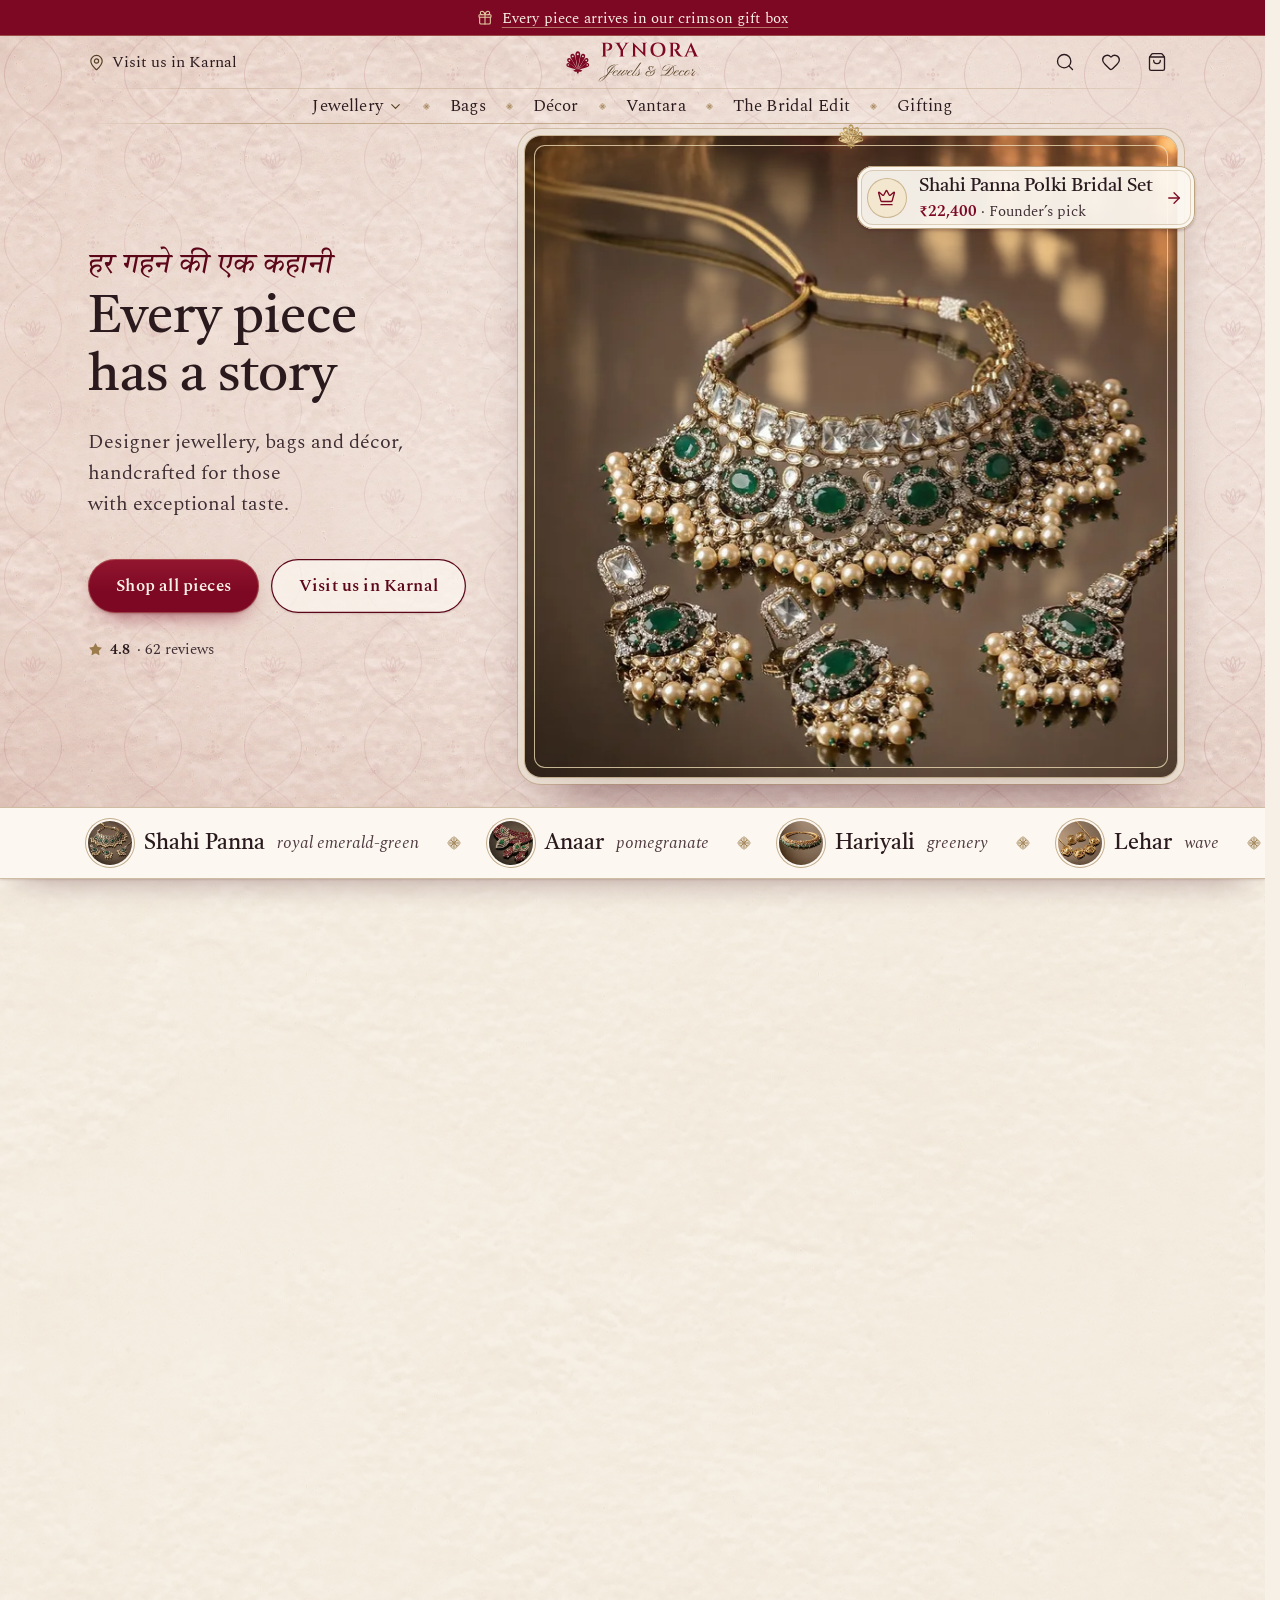
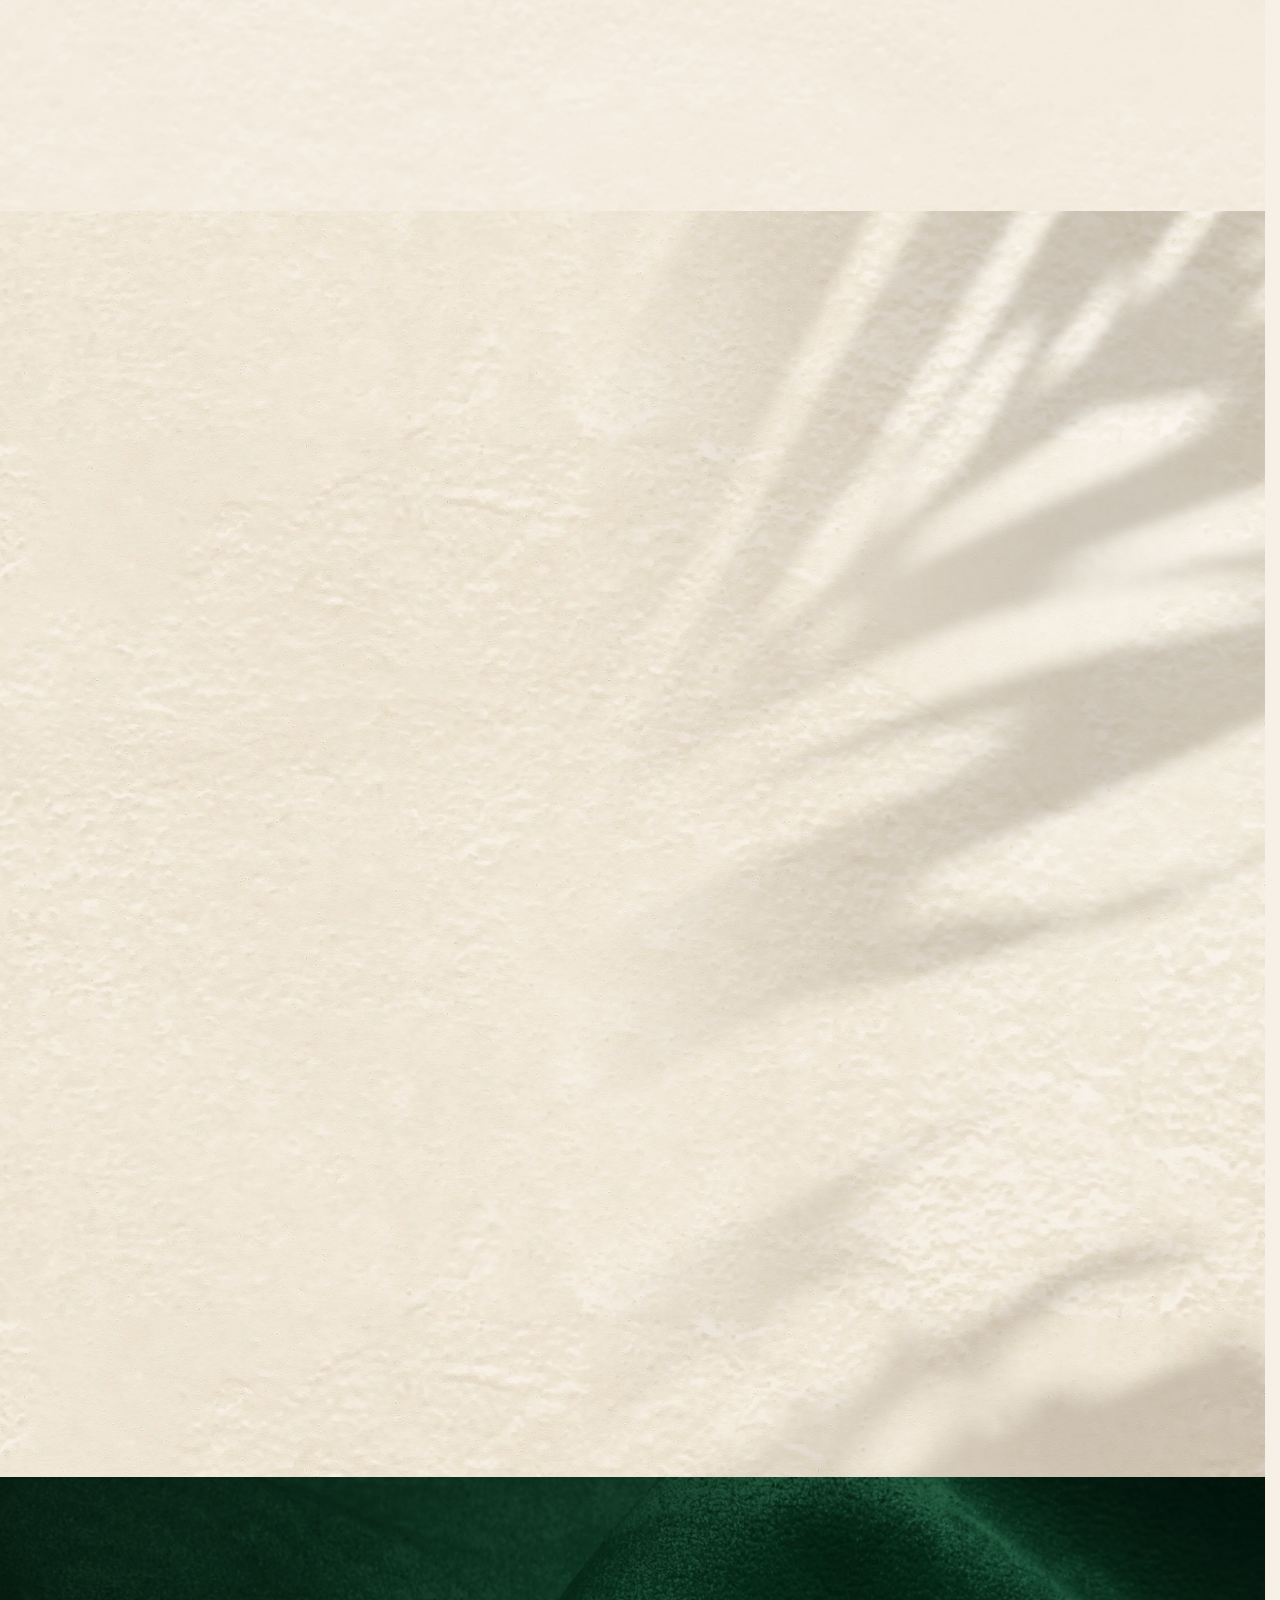
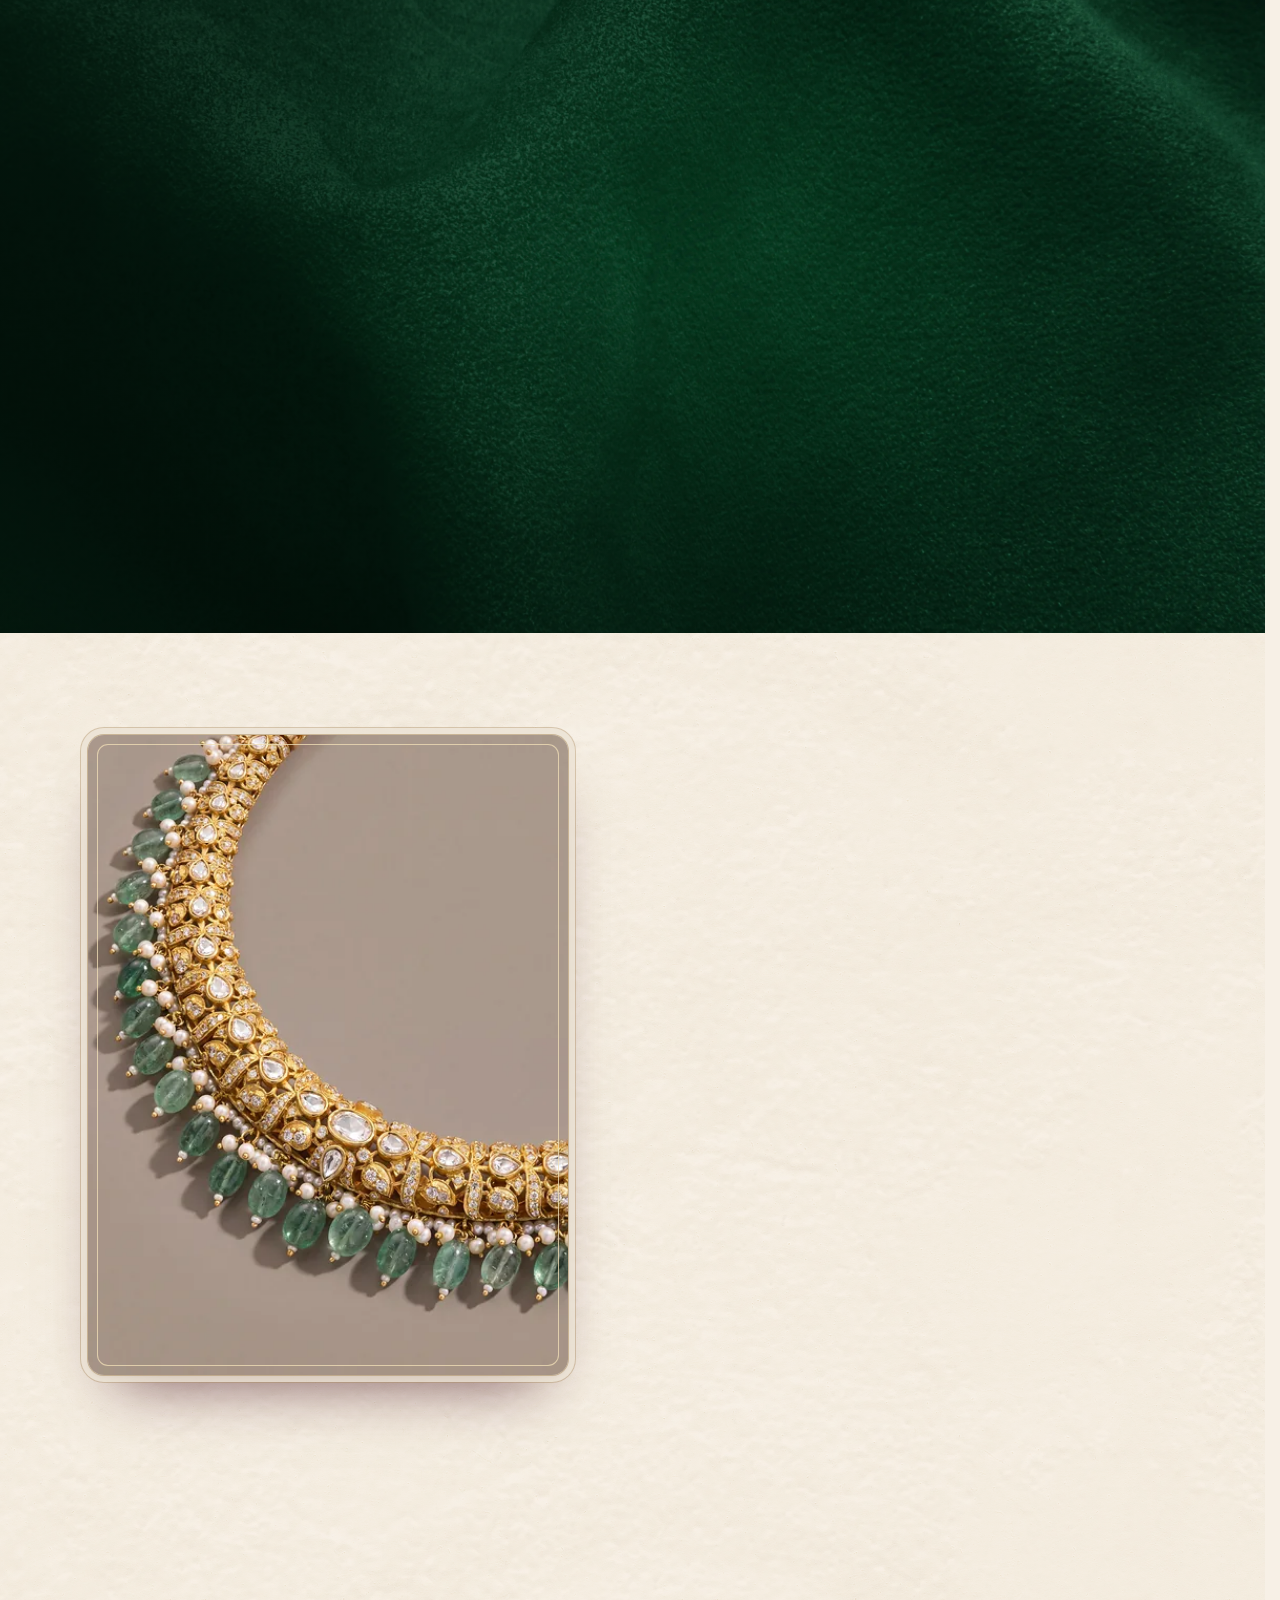
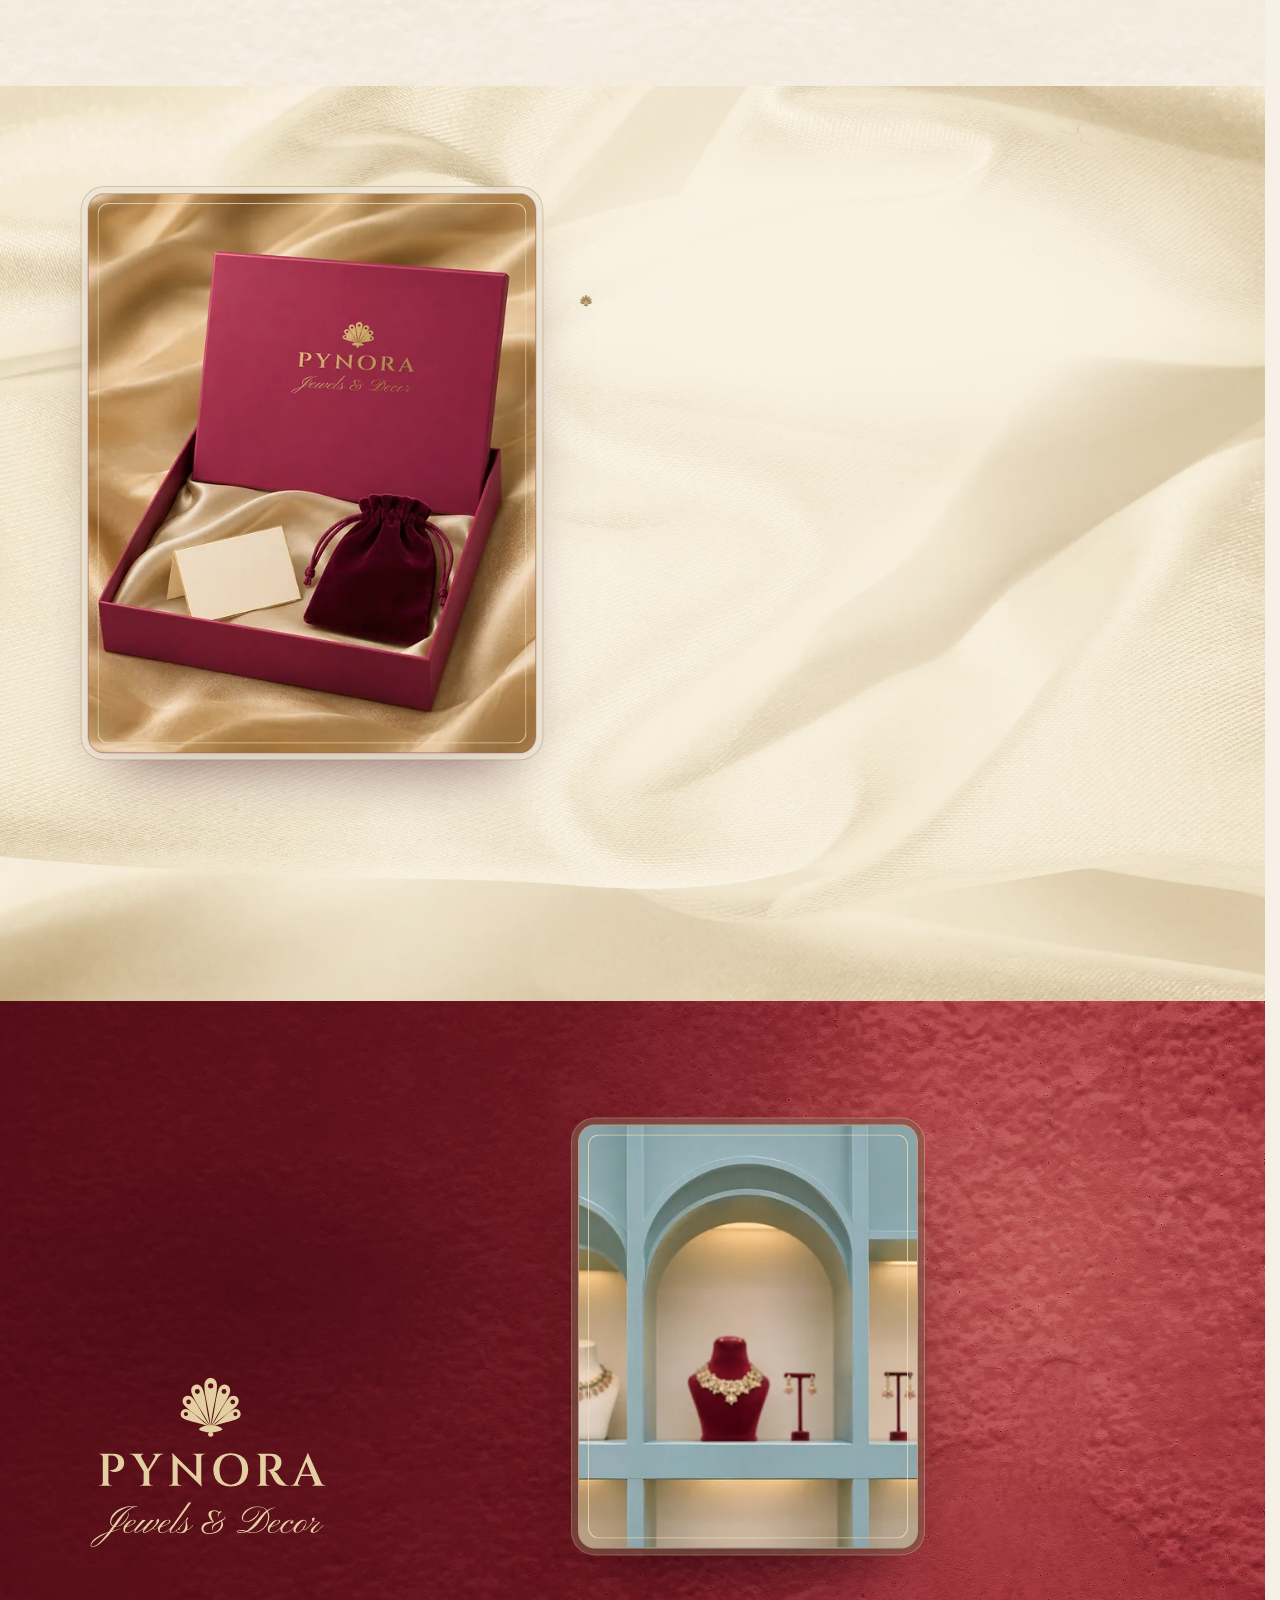
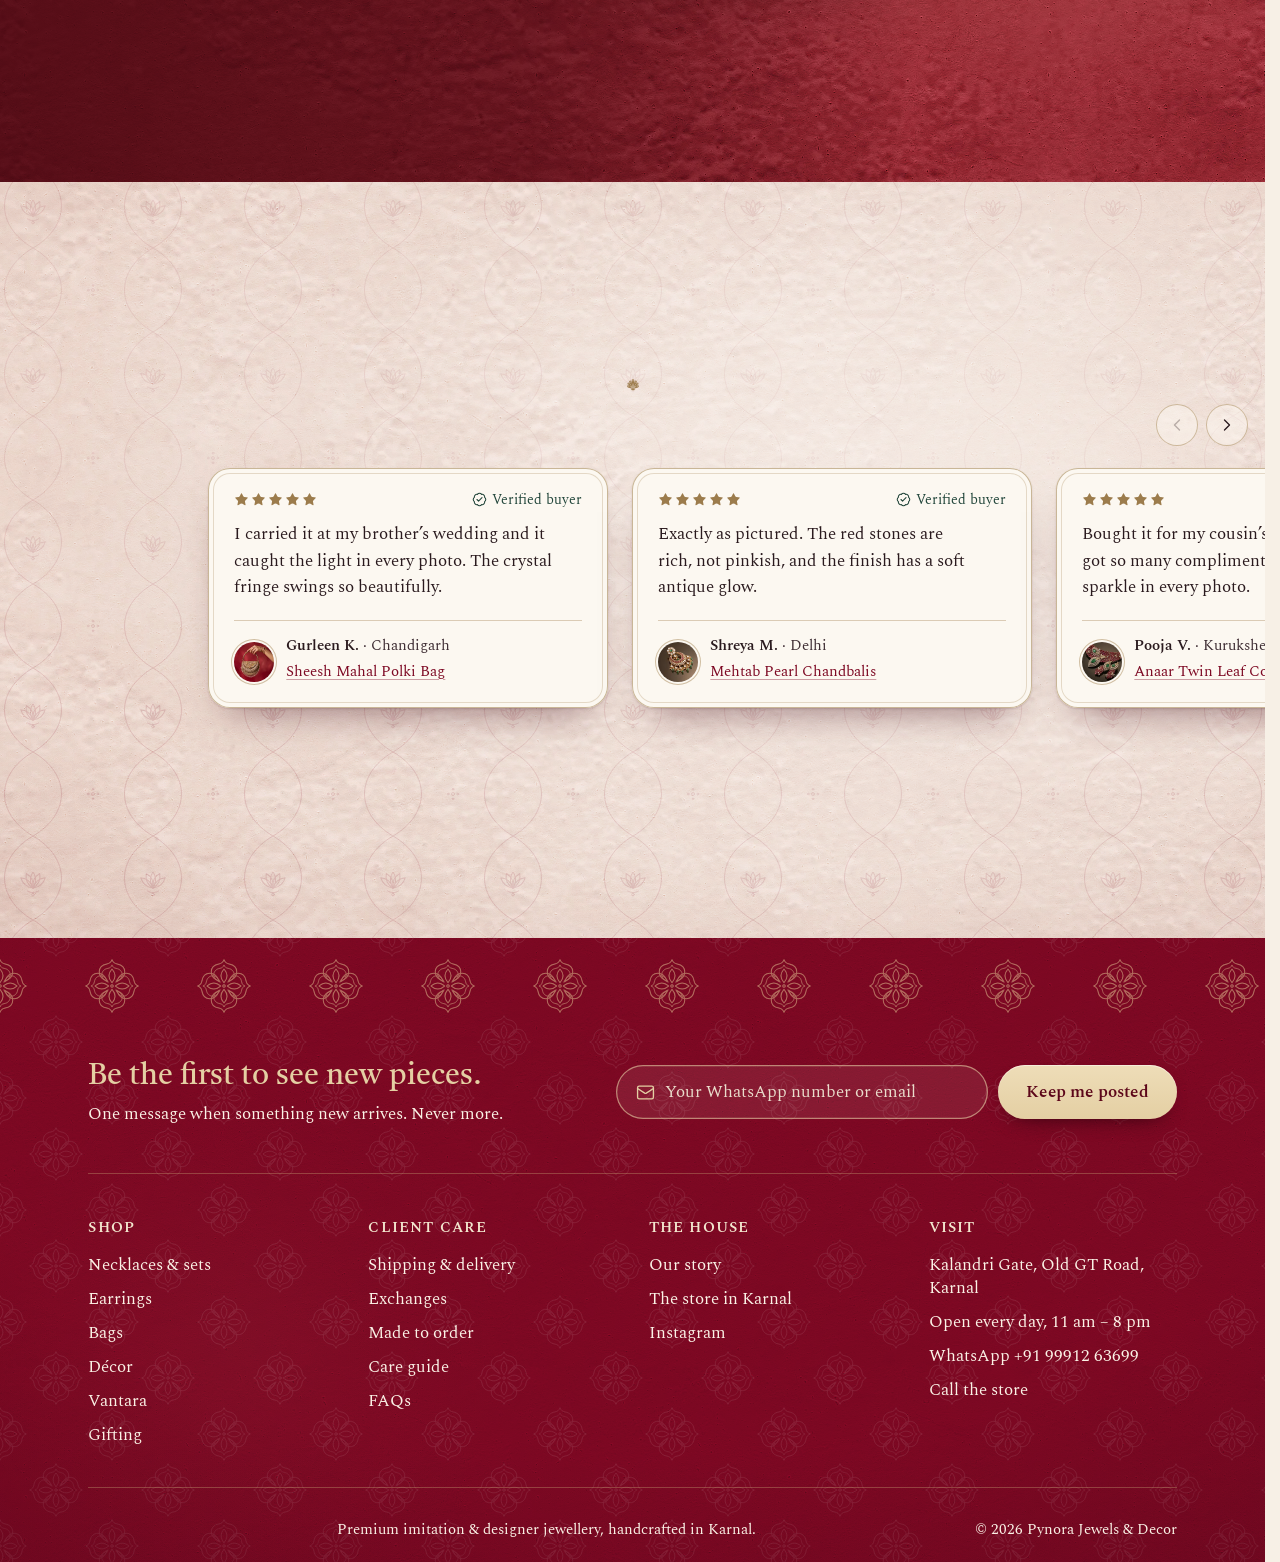
==== index.html @ 125e6f68 "Home page" ====
<!doctype html>
<html lang="en-IN" data-root="">
<head>
<meta charset="utf-8">
<meta name="viewport" content="width=device-width, initial-scale=1">
<script>(function(d,w){try{if(w.matchMedia&&w.matchMedia('(prefers-reduced-motion: reduce)').matches)return;if(!('IntersectionObserver'in w)||!(w.CSS&&CSS.supports&&CSS.supports('translate','1px')&&CSS.supports('scale','1')))return;d.classList.add('motion');var t=w.performance&&performance.now?performance.now():0;w.setTimeout(function(){d.classList.add('motion-go')},Math.max(0,1200-t))}catch(e){d.classList.remove('motion')}})(document.documentElement,window);</script>
<title>Pynora Jewels &amp; Decor · Handcrafted jewellery from Karnal</title>
<meta name="description" content="Premium imitation and designer jewellery, bags and décor, handcrafted in Karnal. Visit our store at Kalandri Gate, or order on WhatsApp with free shipping across India.">
<meta property="og:title" content="Pynora Jewels &amp; Decor · Handcrafted jewellery from Karnal">
<meta property="og:description" content="Premium imitation and designer jewellery, bags and décor, handcrafted in Karnal. Visit our store at Kalandri Gate, or order on WhatsApp with free shipping across India.">
<!-- @partial head-meta -->
<link rel="icon" href="assets/img/brand/favicon.svg" type="image/svg+xml">
<link rel="icon" href="assets/img/brand/favicon-32.png" sizes="32x32" type="image/png">
<link rel="apple-touch-icon" href="assets/img/brand/apple-touch-icon.png">
<meta name="theme-color" content="#7D0823">
<meta property="og:site_name" content="Pynora Jewels &amp; Decor">
<meta property="og:type" content="website">
<meta property="og:locale" content="en_IN">
<meta property="og:image" content="https://pynora-jewels.vercel.app/assets/img/brand/pynora-social-preview-1200x630.jpg">
<meta property="og:image:type" content="image/jpeg">
<meta property="og:image:width" content="1200">
<meta property="og:image:height" content="630">
<meta property="og:image:alt" content="The Shahi Panna polki-style bridal set, its earrings and maang tikka on a polished dark dressing table.">
<meta name="twitter:card" content="summary_large_image">
<!-- /@partial head-meta -->
<script>/* the two fonts of the first screen start downloading at once (online only: a page opened from a folder cannot preload fonts) */
(function (d) { if (!/^https?:$/.test(location.protocol)) return; ['tiro-devanagari-hindi-regular-latin', 'spectral-regular-latin'].forEach(function (n) { var l = d.createElement('link'); l.rel = 'preload'; l.as = 'font'; l.type = 'font/woff2'; l.crossOrigin = 'anonymous'; l.href = 'assets/fonts/' + n + '.woff2'; d.head.appendChild(l); }); })(document);</script>
<link rel="stylesheet" href="assets/css/fonts.css">
<link rel="stylesheet" href="assets/css/tokens-colour.css">
<link rel="stylesheet" href="assets/css/tokens-type.css">
<link rel="stylesheet" href="assets/css/tokens-components.css">
<link rel="stylesheet" href="assets/css/base-type.css">
<link rel="stylesheet" href="assets/css/ornament.css">
<link rel="stylesheet" href="assets/css/textures.css">
<link rel="stylesheet" href="assets/css/backgrounds.css">
<link rel="stylesheet" href="assets/css/layout.css">
<link rel="stylesheet" href="assets/css/buttons.css">
<link rel="stylesheet" href="assets/css/marks.css">
<link rel="stylesheet" href="assets/css/header.css">
<link rel="stylesheet" href="assets/css/drawer.css">
<link rel="stylesheet" href="assets/css/menu.css">
<link rel="stylesheet" href="assets/css/bag.css">
<link rel="stylesheet" href="assets/css/care.css">
<link rel="stylesheet" href="assets/css/search.css">
<link rel="stylesheet" href="assets/css/toast.css">
<link rel="stylesheet" href="assets/css/card.css">
<link rel="stylesheet" href="assets/css/review-card.css">
<link rel="stylesheet" href="assets/css/rows.css">
<link rel="stylesheet" href="assets/css/footer.css">
<link rel="stylesheet" href="assets/css/home-opening.css">
<link rel="stylesheet" href="assets/css/home-ribbon.css">
<link rel="stylesheet" href="assets/css/home-new.css">
<link rel="stylesheet" href="assets/css/home-bento.css">
<link rel="stylesheet" href="assets/css/home-bridal.css">
<link rel="stylesheet" href="assets/css/home-decode.css">
<link rel="stylesheet" href="assets/css/home-gifts.css">
<link rel="stylesheet" href="assets/css/home-store.css">
<link rel="stylesheet" href="assets/css/home-reviews.css">
<link rel="stylesheet" href="assets/css/motion-base.css">
<link rel="stylesheet" href="assets/css/motion-opening.css">
<link rel="stylesheet" href="assets/css/motion-home.css">
<link rel="stylesheet" href="assets/css/motion-micro.css">
<script>document.documentElement.classList.add('js');</script>
<script src="assets/data/catalogue.js" defer></script>
<script src="assets/js/backgrounds.js" defer></script>
<script src="assets/js/core.js" defer></script>
<script src="assets/js/state.js" defer></script>
<script src="assets/js/overlay.js" defer></script>
<script src="assets/js/toast.js" defer></script>
<script src="assets/js/announcement.js" defer></script>
<script src="assets/js/header.js" defer></script>
<script src="assets/js/menu.js" defer></script>
<script src="assets/js/search.js" defer></script>
<script src="assets/js/bag.js" defer></script>
<script src="assets/js/wishlist.js" defer></script>
<script src="assets/js/care.js" defer></script>
<script src="assets/js/whatsapp-float.js" defer></script>
<script src="assets/js/newsletter.js" defer></script>
<script src="assets/js/cards.js" defer></script>
<script src="assets/js/reviews.js" defer></script>
<script src="assets/js/rows.js" defer></script>
<script src="assets/js/home-lists.js" defer></script>
<script src="assets/js/home-bridal.js" defer></script>
<script src="assets/js/home-decode.js" defer></script>
<script src="assets/js/motion-core.js" defer></script>
<script src="assets/js/motion-load.js" defer></script>
<script src="assets/js/motion-header.js" defer></script>
<script src="assets/js/motion-loops.js" defer></script>
<script src="assets/js/motion-decode.js" defer></script>
<script src="assets/js/motion-moments.js" defer></script>
</head>
<body class="pg pg--home">

<!-- @partial icons -->
<svg xmlns="http://www.w3.org/2000/svg" width="0" height="0" style="position:absolute" aria-hidden="true" focusable="false">
<defs>
<symbol id="i-search" viewBox="0 0 24 24"><path d="m21 21-4.34-4.34"/><circle cx="11" cy="11" r="8"/></symbol>
<symbol id="i-menu" viewBox="0 0 24 24"><path d="M4 5h16"/><path d="M4 12h16"/><path d="M4 19h16"/></symbol>
<symbol id="i-x" viewBox="0 0 24 24"><path d="M18 6 6 18"/><path d="m6 6 12 12"/></symbol>
<symbol id="i-heart" viewBox="0 0 24 24"><path d="M2 9.5a5.5 5.5 0 0 1 9.591-3.676.56.56 0 0 0 .818 0A5.49 5.49 0 0 1 22 9.5c0 2.29-1.5 4-3 5.5l-5.492 5.313a2 2 0 0 1-3 .019L5 15c-1.5-1.5-3-3.2-3-5.5"/></symbol>
<symbol id="i-bag" viewBox="0 0 24 24"><path d="M16 10a4 4 0 0 1-8 0"/><path d="M3.103 6.034h17.794"/><path d="M3.4 5.467a2 2 0 0 0-.4 1.2V20a2 2 0 0 0 2 2h14a2 2 0 0 0 2-2V6.667a2 2 0 0 0-.4-1.2l-2-2.667A2 2 0 0 0 17 2H7a2 2 0 0 0-1.6.8z"/></symbol>
<symbol id="i-pin" viewBox="0 0 24 24"><path d="M20 10c0 4.993-5.539 10.193-7.399 11.799a1 1 0 0 1-1.202 0C9.539 20.193 4 14.993 4 10a8 8 0 0 1 16 0"/><circle cx="12" cy="10" r="3"/></symbol>
<symbol id="i-phone" viewBox="0 0 24 24"><path d="M13.832 16.568a1 1 0 0 0 1.213-.303l.355-.465A2 2 0 0 1 17 15h3a2 2 0 0 1 2 2v3a2 2 0 0 1-2 2A18 18 0 0 1 2 4a2 2 0 0 1 2-2h3a2 2 0 0 1 2 2v3a2 2 0 0 1-.8 1.6l-.468.351a1 1 0 0 0-.292 1.233 14 14 0 0 0 6.392 6.384"/></symbol>
<symbol id="i-clock" viewBox="0 0 24 24"><circle cx="12" cy="12" r="10"/><path d="M12 6v6l4 2"/></symbol>
<symbol id="i-mail" viewBox="0 0 24 24"><path d="m22 7-8.991 5.727a2 2 0 0 1-2.009 0L2 7"/><rect x="2" y="4" width="20" height="16" rx="2"/></symbol>
<symbol id="i-arrow" viewBox="0 0 24 24"><path d="M5 12h14"/><path d="m12 5 7 7-7 7"/></symbol>
<symbol id="i-arrow-left" viewBox="0 0 24 24"><path d="m12 19-7-7 7-7"/><path d="M19 12H5"/></symbol>
<symbol id="i-down" viewBox="0 0 24 24"><path d="m6 9 6 6 6-6"/></symbol>
<symbol id="i-up" viewBox="0 0 24 24"><path d="m18 15-6-6-6 6"/></symbol>
<symbol id="i-left" viewBox="0 0 24 24"><path d="m15 18-6-6 6-6"/></symbol>
<symbol id="i-right" viewBox="0 0 24 24"><path d="m9 18 6-6-6-6"/></symbol>
<symbol id="i-plus" viewBox="0 0 24 24"><path d="M5 12h14"/><path d="M12 5v14"/></symbol>
<symbol id="i-minus" viewBox="0 0 24 24"><path d="M5 12h14"/></symbol>
<symbol id="i-truck" viewBox="0 0 24 24"><path d="M14 18V6a2 2 0 0 0-2-2H4a2 2 0 0 0-2 2v11a1 1 0 0 0 1 1h2"/><path d="M15 18H9"/><path d="M19 18h2a1 1 0 0 0 1-1v-3.65a1 1 0 0 0-.22-.624l-3.48-4.35A1 1 0 0 0 17.52 8H14"/><circle cx="17" cy="18" r="2"/><circle cx="7" cy="18" r="2"/></symbol>
<symbol id="i-gift" viewBox="0 0 24 24"><path d="M12 7v14"/><path d="M20 11v8a2 2 0 0 1-2 2H6a2 2 0 0 1-2-2v-8"/><path d="M7.5 7a1 1 0 0 1 0-5A4.8 8 0 0 1 12 7a4.8 8 0 0 1 4.5-5 1 1 0 0 1 0 5"/><rect x="3" y="7" width="18" height="4" rx="1"/></symbol>
<symbol id="i-crown" viewBox="0 0 24 24"><path d="M11.562 3.266a.5.5 0 0 1 .876 0L15.39 8.87a1 1 0 0 0 1.516.294L21.183 5.5a.5.5 0 0 1 .798.519l-2.834 10.246a1 1 0 0 1-.956.734H5.81a1 1 0 0 1-.957-.734L2.02 6.02a.5.5 0 0 1 .798-.519l4.276 3.664a1 1 0 0 0 1.516-.294z"/><path d="M5 21h14"/></symbol>
<symbol id="i-badge" viewBox="0 0 24 24"><path d="M3.85 8.62a4 4 0 0 1 4.78-4.77 4 4 0 0 1 6.74 0 4 4 0 0 1 4.78 4.78 4 4 0 0 1 0 6.74 4 4 0 0 1-4.77 4.78 4 4 0 0 1-6.75 0 4 4 0 0 1-4.78-4.77 4 4 0 0 1 0-6.76Z"/><path d="m16 9-5.5 5.5L8 12"/></symbol>
<symbol id="i-star" viewBox="0 0 24 24"><path d="M11.525 2.295a.53.53 0 0 1 .95 0l2.31 4.679a2.123 2.123 0 0 0 1.595 1.16l5.166.756a.53.53 0 0 1 .294.904l-3.736 3.638a2.123 2.123 0 0 0-.611 1.878l.882 5.14a.53.53 0 0 1-.771.56l-4.618-2.428a2.122 2.122 0 0 0-1.973 0L6.396 21.01a.53.53 0 0 1-.77-.56l.881-5.139a2.122 2.122 0 0 0-.611-1.879L2.16 9.795a.53.53 0 0 1 .294-.906l5.165-.755a2.122 2.122 0 0 0 1.597-1.16z"/></symbol>
<symbol id="i-alert" viewBox="0 0 24 24"><circle cx="12" cy="12" r="10"/><line x1="12" x2="12" y1="8" y2="12"/><line x1="12" x2="12.01" y1="16" y2="16"/></symbol>
<symbol id="i-check" viewBox="0 0 24 24"><path d="M20 6 9 17l-5-5"/></symbol>
<symbol id="i-circle-check" viewBox="0 0 24 24"><circle cx="12" cy="12" r="10"/><path d="m16 9-5.5 5.5L8 12"/></symbol>
<symbol id="i-spool" viewBox="0 0 24 24"><path d="M17 13.44 4.442 17.082A2 2 0 0 0 4.982 21H19a2 2 0 0 0 .558-3.921l-1.115-.32A2 2 0 0 1 17 14.837V7.66"/><path d="m7 10.56 12.558-3.642A2 2 0 0 0 19.018 3H5a2 2 0 0 0-.558 3.921l1.115.32A2 2 0 0 1 7 9.163v7.178"/></symbol>
<symbol id="i-sparkle" viewBox="0 0 24 24"><path d="M11.017 2.814a1 1 0 0 1 1.966 0l1.051 5.558a2 2 0 0 0 1.594 1.594l5.558 1.051a1 1 0 0 1 0 1.966l-5.558 1.051a2 2 0 0 0-1.594 1.594l-1.051 5.558a1 1 0 0 1-1.966 0l-1.051-5.558a2 2 0 0 0-1.594-1.594l-5.558-1.051a1 1 0 0 1 0-1.966l5.558-1.051a2 2 0 0 0 1.594-1.594z"/></symbol>
<symbol id="i-banknote" viewBox="0 0 24 24"><rect width="20" height="12" x="2" y="6" rx="2"/><circle cx="12" cy="12" r="2"/><path d="M6 12h.01M18 12h.01"/></symbol>
<symbol id="i-refresh-ccw" viewBox="0 0 24 24"><path d="M21 12a9 9 0 0 0-9-9 9.75 9.75 0 0 0-6.74 2.74L3 8"/><path d="M3 3v5h5"/><path d="M3 12a9 9 0 0 0 9 9 9.75 9.75 0 0 0 6.74-2.74L21 16"/><path d="M16 16h5v5"/></symbol>
<symbol id="i-camera" viewBox="0 0 24 24"><path d="M13.997 4a2 2 0 0 1 1.76 1.05l.486.9A2 2 0 0 0 18.003 7H20a2 2 0 0 1 2 2v9a2 2 0 0 1-2 2H4a2 2 0 0 1-2-2V9a2 2 0 0 1 2-2h1.997a2 2 0 0 0 1.759-1.048l.489-.904A2 2 0 0 1 10.004 4z"/><circle cx="12" cy="13" r="3"/></symbol>
<symbol id="i-instagram" viewBox="0 0 24 24"><rect width="20" height="20" x="2" y="2" rx="5" ry="5"/><path d="M16 11.37A4 4 0 1 1 12.63 8 4 4 0 0 1 16 11.37z"/><line x1="17.5" x2="17.51" y1="6.5" y2="6.5"/></symbol>
<symbol id="i-wa" viewBox="-4 -4 32 32"><path fill="currentColor" stroke="none" d="M17.472 14.382c-.297-.149-1.758-.867-2.03-.967-.273-.099-.471-.148-.67.15-.197.297-.767.966-.94 1.164-.173.199-.347.223-.644.075-.297-.15-1.255-.463-2.39-1.475-.883-.788-1.48-1.761-1.653-2.059-.173-.297-.018-.458.13-.606.134-.133.298-.347.446-.52.149-.174.198-.298.298-.497.099-.198.05-.371-.025-.52-.075-.149-.669-1.612-.916-2.207-.242-.579-.487-.5-.669-.51-.173-.008-.371-.01-.57-.01-.198 0-.52.074-.792.372-.272.297-1.04 1.016-1.04 2.479 0 1.462 1.065 2.875 1.213 3.074.149.198 2.096 3.2 5.077 4.487.709.306 1.262.489 1.694.625.712.227 1.36.195 1.871.118.571-.085 1.758-.719 2.006-1.413.248-.694.248-1.289.173-1.413-.074-.124-.272-.198-.57-.347m-5.421 7.403h-.004a9.87 9.87 0 01-5.031-1.378l-.361-.214-3.741.982.998-3.648-.235-.374a9.86 9.86 0 01-1.51-5.26c.001-5.45 4.436-9.884 9.888-9.884 2.64 0 5.122 1.03 6.988 2.898a9.825 9.825 0 012.893 6.994c-.003 5.45-4.437 9.884-9.885 9.884m8.413-18.297A11.815 11.815 0 0012.05 0C5.495 0 .16 5.335.157 11.892c0 2.096.547 4.142 1.588 5.945L.057 24l6.305-1.654a11.882 11.882 0 005.683 1.448h.005c6.554 0 11.89-5.335 11.893-11.893a11.821 11.821 0 00-3.48-8.413Z"/></symbol>
</defs>
</svg>
<!-- /@partial icons -->

<!-- @partial skip -->
<a class="skip" href="#main">Skip to the shop</a>
<!-- /@partial skip -->

<!-- @partial strip -->
<div class="strip on-dark" data-strip>
  <ul class="strip__list" aria-live="off">
    <li class="strip__line is-on"><svg class="i" aria-hidden="true" focusable="false"><use href="#i-truck"/></svg><a href="#care/shipping">Free shipping across India</a></li>
    <li class="strip__line"><svg class="i" aria-hidden="true" focusable="false"><use href="#i-pin"/></svg><span>Handcrafted in Karnal · Shipping worldwide</span></li>
    <li class="strip__line"><svg class="i" aria-hidden="true" focusable="false"><use href="#i-gift"/></svg><a href="collection.html?c=gifting">Every piece arrives in our crimson gift box</a></li>
  </ul>
</div>
<!-- /@partial strip -->

<!-- @partial header -->
<div class="hdr-mark" data-hdr-mark aria-hidden="true"></div>
<header class="hdr" data-hdr>
  <div class="hdr__bar">
    <div class="hdr__in">
      <div class="hdr__top">
        <div class="hdr__start">
          <button class="ib hdr__small" type="button" data-open="menu" aria-haspopup="dialog" aria-label="Menu"><svg class="i" aria-hidden="true" focusable="false"><use href="#i-menu"/></svg></button>
          <button class="ib hdr__small" type="button" data-open="search" aria-haspopup="dialog" aria-label="Search"><svg class="i" aria-hidden="true" focusable="false"><use href="#i-search"/></svg></button>
          <a class="hdr__visit hdr__wide" href="index.html#visit"><svg class="i" aria-hidden="true" focusable="false"><use href="#i-pin"/></svg>Visit us in Karnal</a>
        </div>
        <a class="hdr__logo" href="index.html" data-twin="logo"><img src="assets/img/brand/pynora-logo-horizontal-on-light.svg" width="133" height="40" alt="Pynora Jewels &amp; Decor, home"></a>
        <div class="hdr__tools">
          <button class="ib hdr__wide" type="button" data-open="search" aria-haspopup="dialog" aria-label="Search" data-twin="search"><svg class="i" aria-hidden="true" focusable="false"><use href="#i-search"/></svg></button>
          <button class="ib" type="button" data-open="wishlist" aria-haspopup="dialog" data-label="Wishlist" aria-label="Wishlist" data-twin="wish"><svg class="i" aria-hidden="true" focusable="false"><use href="#i-heart"/></svg><span class="badge" data-count="wish"></span></button>
          <button class="ib" type="button" data-open="bag" aria-haspopup="dialog" data-label="Bag" aria-label="Bag" data-twin="bag"><svg class="i" aria-hidden="true" focusable="false"><use href="#i-bag"/></svg><span class="badge" data-count="bag"></span></button>
        </div>
      </div>
      <div class="hdr__row">
        <a class="hdr__logo hdr__logo--bar" href="index.html" data-twin="logo"><img src="assets/img/brand/pynora-logo-horizontal-on-light.svg" width="126" height="38" alt="Pynora Jewels &amp; Decor, home"></a>
        <nav class="hdr__nav" aria-label="Collections">
          <ul class="hdr__menu">
            <li class="hdr__item hdr__item--dd" data-jewellery>
              <button class="hdr__link" type="button" aria-expanded="false" aria-controls="jpanel">Jewellery<svg class="i" aria-hidden="true" focusable="false"><use href="#i-down"/></svg></button>
              <div class="jpanel" id="jpanel" hidden>
                <div class="jpanel__main">
                  <p class="jpanel__k">Jewellery</p>
                  <ul class="jpanel__rows">
                    <li><a class="jpanel__row" href="collection.html?c=necklaces-sets"><img src="assets/img/products/hariyali-kundan-hasli/hariyali-kundan-hasli-01-still-life-160.webp" width="52" height="65" alt="" loading="lazy" decoding="async"><span><span class="jpanel__name">Necklaces &amp; sets</span><span class="jpanel__meta" data-tally="necklaces-sets" data-tally-fmt="{pieces} · from {from}">4 pieces · from ₹9,800</span></span><svg class="i" aria-hidden="true" focusable="false"><use href="#i-arrow"/></svg></a></li>
                    <li><a class="jpanel__row" href="collection.html?c=earrings"><img src="assets/img/products/mehtab-pearl-chandbalis/mehtab-pearl-chandbalis-01-still-life-160.webp" width="52" height="65" alt="" loading="lazy" decoding="async"><span><span class="jpanel__name">Earrings</span><span class="jpanel__meta" data-tally="earrings" data-tally-fmt="{pieces} · from {from}">3 pieces · from ₹5,800</span></span><svg class="i" aria-hidden="true" focusable="false"><use href="#i-arrow"/></svg></a></li>
                  </ul>
                  <p class="jpanel__more"><a class="tlink tlink--compact" href="collection.html?c=all">Shop all pieces <svg class="i" aria-hidden="true" focusable="false"><use href="#i-arrow"/></svg></a></p>
                </div>
                <div class="jpanel__pick">
                  <p class="jpanel__k">Founder’s pick</p>
                  <a class="jpanel__feat" href="product.html?p=shahi-panna-polki-bridal-set"><img src="assets/img/products/shahi-panna-polki-bridal-set/shahi-panna-polki-bridal-set-01-still-life-480.webp" width="200" height="210" alt="" loading="lazy" decoding="async"><span class="jpanel__plate"><span class="jpanel__pick-name">Shahi Panna Polki Bridal Set</span><span class="jpanel__pick-price" data-price="shahi-panna-polki-bridal-set">₹22,400</span></span></a>
                </div>
              </div>
            </li>
            <li class="hdr__item"><a class="hdr__link" href="collection.html?c=bags">Bags</a></li>
            <li class="hdr__item"><a class="hdr__link" href="collection.html?c=decor">Décor</a></li>
            <li class="hdr__item"><a class="hdr__link" href="collection.html?c=vantara">Vantara</a></li>
            <li class="hdr__item"><a class="hdr__link" href="collection.html?c=bridal-edit">The Bridal Edit</a></li>
            <li class="hdr__item"><a class="hdr__link" href="collection.html?c=gifting">Gifting</a></li>
          </ul>
        </nav>
        <div class="hdr__tools hdr__tools--bar">
          <button class="ib" type="button" data-open="search" aria-haspopup="dialog" aria-label="Search" data-twin="search"><svg class="i" aria-hidden="true" focusable="false"><use href="#i-search"/></svg></button>
          <button class="ib" type="button" data-open="wishlist" aria-haspopup="dialog" data-label="Wishlist" aria-label="Wishlist" data-twin="wish"><svg class="i" aria-hidden="true" focusable="false"><use href="#i-heart"/></svg><span class="badge" data-count="wish"></span></button>
          <button class="ib" type="button" data-open="bag" aria-haspopup="dialog" data-label="Bag" aria-label="Bag" data-twin="bag"><svg class="i" aria-hidden="true" focusable="false"><use href="#i-bag"/></svg><span class="badge" data-count="bag"></span></button>
        </div>
      </div>
    </div>
  </div>
</header>
<!-- /@partial header -->

<main id="main" tabindex="-1">
<!-- @partial home-opening -->
<section class="op bg bg--rose is-near" data-bg data-assemble="op" aria-labelledby="op-title">
  <div class="bg__tex"></div><div class="bg__a"></div><div class="bg__b"></div><div class="bg__scrim"></div>
  <div class="bg__content full">
    <div class="wrap op__in">
      <div class="op__media">
        <div class="op__pic" data-layer="pic">
          <div class="op__clip">
            <picture>
              <source media="(max-width: 760px)" srcset="assets/img/home/opening-shahi-panna-dressing-table-phone-720.webp 720w, assets/img/home/opening-shahi-panna-dressing-table-phone-1074.webp 1074w" sizes="calc(100vw - 32px)" width="1074" height="1020">
              <img class="op__img" src="assets/img/home/opening-shahi-panna-dressing-table-1520.webp" srcset="assets/img/home/opening-shahi-panna-dressing-table-760.webp 760w, assets/img/home/opening-shahi-panna-dressing-table-1140.webp 1140w, assets/img/home/opening-shahi-panna-dressing-table-1520.webp 1520w" sizes="(max-width: 1079px) 620px, 760px" width="1520" height="1456" alt="The Shahi Panna polki-style bridal set on a polished dark dressing table in late jharokha light." fetchpriority="high" decoding="async">
            </picture>
            <div class="op__light" aria-hidden="true"></div>
          </div>
        </div>
        <span class="orn-crest op__crest" aria-hidden="true"><span class="orn-leaf orn-fan"></span></span>
        <a class="op__chip" data-layer="chip" href="product.html?p=shahi-panna-polki-bridal-set">
          <span class="op__chip-ic" aria-hidden="true"><svg class="i" aria-hidden="true" focusable="false"><use href="#i-crown"/></svg></span>
          <span class="op__chip-words">
            <span class="op__chip-name"><span class="op__chip-short">Shahi Panna</span><span class="op__chip-rest"> Polki Bridal Set</span></span>
            <span class="op__chip-line"><span class="op__chip-price" data-price="shahi-panna-polki-bridal-set">₹22,400</span> · Founder’s pick</span>
          </span>
          <svg class="i op__chip-go" aria-hidden="true" focusable="false"><use href="#i-arrow"/></svg>
        </a>
      </div>
      <div class="op__words" data-bg-words>
        <p class="t-hindi-lead op__hindi line" lang="hi"><span class="line__in">हर गहने की एक कहानी</span></p>
        <h1 class="t-hero op__title" id="op-title"><span class="line"><span class="line__in">Every piece</span></span> <span class="line"><span class="line__in">has a story</span></span></h1>
        <p class="t-lead op__lead"><span class="line"><span class="line__in">Designer jewellery, bags and décor,</span></span> <span class="line line--flow"><span class="line__in">handcrafted for those</span></span> <span class="line line--flow"><span class="line__in">with exceptional taste.</span></span></p>
        <div class="line line--btns op__btns">
          <div class="line__in op__btn-row">
            <a class="btn btn--main op__shop" href="collection.html?c=all">Shop all pieces</a>
            <a class="btn btn--second op__visit" href="#visit">Visit us in Karnal</a>
          </div>
        </div>
        <div class="line line--rate op__rate-line">
          <a class="line__in op__rate" href="#reviews"><svg class="i i--fill op__star" aria-hidden="true" focusable="false"><use href="#i-star"/></svg><b>4.8</b> · 62 reviews</a>
        </div>
        <div class="line op__more">
          <div class="line__in op__more-row">
            <a class="tlink op__more-visit" href="#visit">Visit us in Karnal <svg class="i" aria-hidden="true" focusable="false"><use href="#i-arrow"/></svg></a>
            <a class="op__rate" href="#reviews"><svg class="i i--fill op__star" aria-hidden="true" focusable="false"><use href="#i-star"/></svg><b>4.8</b> · 62 reviews</a>
          </div>
        </div>
      </div>
    </div>
  </div>
  <script>(function(o){if(!o||!document.documentElement.classList.contains('motion'))return;var r=-1,a=-1e9;[].slice.call(o.querySelectorAll('.line')).filter(function(l){var c=l.firstElementChild;return l.offsetHeight&&c&&c.classList.contains('line__in')}).map(function(l){return[l,l.getBoundingClientRect().top]}).sort(function(x,y){return x[1]-y[1]}).forEach(function(p){if(p[1]-a>6){r++;a=p[1]}p[0].firstElementChild.style.setProperty('--i',r)})})(document.currentScript&&document.currentScript.closest('.op'));</script>
</section>
<!-- /@partial home-opening -->

<!-- @partial home-ribbon -->
<div class="rib" data-ribbon>
  <div class="rib__scroller">
    <ul class="track rib__track" role="list" aria-label="Every piece has a story" data-rib-list></ul>
  </div>
</div>
<!-- /@partial home-ribbon -->

<!-- @partial home-new -->
<section class="new bg bg--quiet" id="new" data-bg data-assemble="new" aria-labelledby="new-title">
  <div class="bg__tex"></div>
  <div class="bg__content full">
    <div class="wrap new__in">
      <div class="hs new__hs" data-bg-words data-row>
        <h2 class="t-section line" id="new-title"><span class="line__in">Just arrived</span></h2>
        <span class="orn-rule orn-rule--leaf new__rule" aria-hidden="true"><span class="orn-leaf orn-fan"></span></span>
        <p class="t-lead line"><span class="line__in">New in the studio this festive season.</span></p>
      </div>
      <div class="row row--cards new__row" data-row>
        <div class="row__bar">
          <div class="ib-arrows" hidden>
            <button class="ib ib--ring" type="button" data-row-prev aria-label="Previous pieces"><svg class="i" aria-hidden="true" focusable="false"><use href="#i-left"/></svg></button>
            <button class="ib ib--ring" type="button" data-row-next aria-label="Next pieces"><svg class="i" aria-hidden="true" focusable="false"><use href="#i-right"/></svg></button>
          </div>
        </div>
        <div class="row__scroller">
          <ul class="track new__list" role="list" aria-label="Just arrived" data-cards="row" data-collection="new" data-eager="4" data-item-class="row__item new__item" data-sizes="(max-width: 760px) 244px, (max-width: 1079px) 260px, 269px"></ul>
        </div>
      </div>
      <div class="sec-foot line new__foot" data-row>
        <div class="line__in"><a class="btn btn--second" href="collection.html?c=new">See all new pieces</a></div>
      </div>
    </div>
  </div>
</section>
<!-- /@partial home-new -->

<!-- @partial home-bento -->
<section class="bg bg--palm bento" id="shop" data-bg data-assemble="bento" aria-labelledby="bento-title">
  <div class="bg__tex"></div><div class="bg__a"></div><div class="bg__b"></div>
  <div class="bg__content full"><div class="wrap band-pad">
    <div class="hs bento__hs" data-row data-bg-words>
      <h2 class="t-section" id="bento-title"><span class="line"><span class="line__in">Shop by category</span></span></h2>
      <span class="orn-rule" aria-hidden="true"><span class="orn-fan"></span></span>
      <p class="t-lead"><span class="line"><span class="line__in">Jewellery, bags and décor, set and finished by hand.</span></span></p>
    </div>
    <ul class="bento__grid" role="list">
      <li class="bento__cell bento__cell--necklaces" data-row>
        <a class="bento__tile bento__tile--pic bento__tile--big" href="collection.html?c=necklaces-sets">
          <span class="bento__pic" data-layer="pic"><img src="assets/img/products/hariyali-kundan-hasli/hariyali-kundan-hasli-05-still-life-1200.webp" srcset="assets/img/products/hariyali-kundan-hasli/hariyali-kundan-hasli-05-still-life-480.webp 480w, assets/img/products/hariyali-kundan-hasli/hariyali-kundan-hasli-05-still-life-800.webp 800w, assets/img/products/hariyali-kundan-hasli/hariyali-kundan-hasli-05-still-life-1200.webp 1200w, assets/img/products/hariyali-kundan-hasli/hariyali-kundan-hasli-05-still-life-1600.webp 1600w" sizes="(max-width: 760px) calc(100vw - 32px), (max-width: 1079px) 87vw, min(43vw, 610px)" width="1200" height="1600" alt="" loading="lazy" decoding="async"></span>
          <span class="bento__plate bento__plate--bl" data-layer="plate"><span class="bento__name">Necklaces &amp; sets</span><span class="bento__count">4 pieces</span><span class="bento__go"><svg class="i" aria-hidden="true" focusable="false"><use href="#i-arrow"/></svg></span></span>
        </a>
      </li>
      <li class="bento__cell bento__cell--earrings" data-row>
        <a class="bento__tile bento__tile--pic" href="collection.html?c=earrings">
          <span class="bento__pic" data-layer="pic"><img src="assets/img/products/mehtab-pearl-chandbalis/mehtab-pearl-chandbalis-05-still-life-800.webp" srcset="assets/img/products/mehtab-pearl-chandbalis/mehtab-pearl-chandbalis-05-still-life-480.webp 480w, assets/img/products/mehtab-pearl-chandbalis/mehtab-pearl-chandbalis-05-still-life-800.webp 800w, assets/img/products/mehtab-pearl-chandbalis/mehtab-pearl-chandbalis-05-still-life-1200.webp 1200w" sizes="(max-width: 760px) 48vw, (max-width: 1079px) 43vw, min(21vw, 300px)" width="800" height="800" alt="" loading="lazy" decoding="async"></span>
          <span class="bento__plate bento__plate--tr" data-layer="plate"><span class="bento__name">Earrings</span><span class="vh">, 3 pieces</span><span class="bento__go"><svg class="i" aria-hidden="true" focusable="false"><use href="#i-arrow"/></svg></span></span>
        </a>
      </li>
      <li class="bento__cell bento__cell--decor" data-row>
        <a class="bento__tile bento__tile--pic" href="collection.html?c=decor">
          <span class="bento__pic" data-layer="pic"><img src="assets/img/products/shikhar-temple-sindoor-box/shikhar-temple-sindoor-box-02-angle-800.webp" srcset="assets/img/products/shikhar-temple-sindoor-box/shikhar-temple-sindoor-box-02-angle-480.webp 480w, assets/img/products/shikhar-temple-sindoor-box/shikhar-temple-sindoor-box-02-angle-800.webp 800w, assets/img/products/shikhar-temple-sindoor-box/shikhar-temple-sindoor-box-02-angle-1200.webp 1200w" sizes="(max-width: 760px) 48vw, (max-width: 1079px) 43vw, min(21vw, 300px)" width="800" height="914" alt="" loading="lazy" decoding="async"></span>
          <span class="bento__plate bento__plate--br" data-layer="plate"><span class="bento__name">Décor</span><span class="vh">, 2 pieces</span><span class="bento__go"><svg class="i" aria-hidden="true" focusable="false"><use href="#i-arrow"/></svg></span></span>
        </a>
      </li>
      <li class="bento__cell bento__cell--bags" data-row>
        <a class="bento__tile bento__tile--pic bento__tile--tall" href="collection.html?c=bags">
          <span class="bento__pic" data-layer="pic"><img src="assets/img/products/sheesh-mahal-polki-bag/sheesh-mahal-polki-bag-05-on-model-1200.webp" srcset="assets/img/products/sheesh-mahal-polki-bag/sheesh-mahal-polki-bag-05-on-model-480.webp 480w, assets/img/products/sheesh-mahal-polki-bag/sheesh-mahal-polki-bag-05-on-model-800.webp 800w, assets/img/products/sheesh-mahal-polki-bag/sheesh-mahal-polki-bag-05-on-model-1200.webp 1200w, assets/img/products/sheesh-mahal-polki-bag/sheesh-mahal-polki-bag-05-on-model-1600.webp 1600w" sizes="(max-width: 760px) 48vw, (max-width: 1079px) 43vw, min(49vw, 600px)" width="800" height="800" alt="" loading="lazy" decoding="async"></span>
          <span class="bento__plate bento__plate--br" data-layer="plate"><span class="bento__name">Bags</span><span class="vh">, 3 pieces</span><span class="bento__go"><svg class="i" aria-hidden="true" focusable="false"><use href="#i-arrow"/></svg></span></span>
        </a>
      </li>
      <li class="bento__cell bento__cell--vantara" data-row>
        <div class="bento__tile bento__tile--van on-paper">
          <div class="bento__vwords" data-layer="card">
            <h3 class="bento__vtitle">Vantara, by Pynora</h3>
            <p class="bento__vline">Our in-house collection of animals in jewels, made only when you order.</p>
            <a class="tlink bento__vlink" href="collection.html?c=vantara">Explore Vantara <svg class="i" aria-hidden="true" focusable="false"><use href="#i-arrow"/></svg></a>
          </div>
          <ul class="bento__trio" role="list" aria-label="Three Vantara pieces" data-collection="vantara" data-pictures="3,6,2" data-captions="The bee|The deer|The elephant"></ul>
        </div>
      </li>
      <li class="bento__cell bento__cell--ready" data-row>
        <a class="bento__tile bento__tile--ready" href="collection.html?c=ready-to-ship">
          <svg class="i bento__truck" aria-hidden="true" focusable="false"><use href="#i-truck"/></svg>
          <span class="bento__rtitle">Ready to ship</span>
          <span class="bento__rline">7 pieces leave Karnal within 48&nbsp;hrs</span>
          <span class="bento__go bento__go--sage"><svg class="i" aria-hidden="true" focusable="false"><use href="#i-arrow"/></svg></span>
        </a>
      </li>
    </ul>
  </div></div>
</section>
<!-- /@partial home-bento -->

<!-- @partial home-bridal -->
<section class="bg bg--velvet on-dark brd" id="bridal" data-bg data-assemble="brd" aria-labelledby="brd-title">
  <div class="bg__tex"></div><div class="bg__a"></div><div class="bg__scrim"></div>
  <div class="bg__content full"><div class="wrap band-pad">
    <div class="brd__grid">
      <div class="hs hs--start brd__hs" data-row data-bg-words>
        <p class="t-hindi-lead" lang="hi"><span class="line"><span class="line__in">दुल्हन का शृंगार</span></span></p>
        <h2 class="t-section" id="brd-title"><span class="line"><span class="line__in">The Bridal Edit</span></span></h2>
        <span class="orn-rule" aria-hidden="true"><span class="orn-fan"></span></span>
        <p class="t-lead"><span class="line"><span class="line__in">A polki-style set, a kundan-style hasli, chandbalis, a jadau potli and a box for the sindoor.</span></span></p>
      </div>
      <div class="brd__foot" data-row>
        <div class="line line--btn"><div class="line__in"><a class="btn btn--gold-outline" href="collection.html?c=bridal-edit">Explore the edit</a></div></div>
      </div>
      <div class="brd__pics" data-row>
        <figure class="brd__portrait" data-layer="pic">
          <img src="assets/img/products/shahi-panna-polki-bridal-set/shahi-panna-polki-bridal-set-04-on-model-1200.webp" srcset="assets/img/products/shahi-panna-polki-bridal-set/shahi-panna-polki-bridal-set-04-on-model-480.webp 480w, assets/img/products/shahi-panna-polki-bridal-set/shahi-panna-polki-bridal-set-04-on-model-800.webp 800w, assets/img/products/shahi-panna-polki-bridal-set/shahi-panna-polki-bridal-set-04-on-model-1200.webp 1200w, assets/img/products/shahi-panna-polki-bridal-set/shahi-panna-polki-bridal-set-04-on-model-1600.webp 1600w" sizes="(max-width: 760px) calc(100vw - 32px), (max-width: 1079px) 525px, clamp(450px, 40vw, 575px)" width="800" height="800" alt="The Shahi Panna Polki Bridal Set, worn with a blush saree, the maang tikka in place." loading="lazy" decoding="async">
        </figure>
        <div class="brd__edit on-paper" data-layer="card">
          <p class="brd__edit-head" id="brd-edit-head">The edit · 5 pieces</p>
          <ul class="brd__rows" role="list" aria-labelledby="brd-edit-head" data-collection="bridal-edit"></ul>
        </div>
      </div>
    </div>
  </div></div>
</section>
<!-- /@partial home-bridal -->

<!-- @partial home-decode -->
<section class="bg bg--quiet dec" id="decode" data-bg data-assemble="dec" data-product="hariyali-kundan-hasli" aria-labelledby="dec-title">
  <div class="bg__tex"></div>
  <div class="bg__content full"><div class="wrap band-pad">
    <div class="dec__grid">
      <div class="dec__pic" data-row data-layer="pic">
        <div class="dec__clip"><img src="assets/img/products/hariyali-kundan-hasli/hariyali-kundan-hasli-03-detail-1200.webp" srcset="assets/img/products/hariyali-kundan-hasli/hariyali-kundan-hasli-03-detail-480.webp 480w, assets/img/products/hariyali-kundan-hasli/hariyali-kundan-hasli-03-detail-800.webp 800w, assets/img/products/hariyali-kundan-hasli/hariyali-kundan-hasli-03-detail-1200.webp 1200w" sizes="(max-width: 760px) calc(100vw - 32px), (max-width: 1079px) 42vw, clamp(400px, 37.5vw, 540px)" width="1200" height="1600" alt="Hariyali Kundan Hasli, close-up of the kundan-style settings and the textured gold-tone work." loading="lazy" decoding="async"></div>
        <div class="dec__lens" aria-hidden="true" data-src="assets/img/products/hariyali-kundan-hasli/hariyali-kundan-hasli-03-detail-2400.webp"></div>
        <button class="dec__dot" type="button" tabindex="-1" aria-hidden="true" data-fact="1" style="left: 55%; top: 61%">1</button>
        <button class="dec__dot" type="button" tabindex="-1" aria-hidden="true" data-fact="2" style="left: 24%; top: 36%">2</button>
        <button class="dec__dot" type="button" tabindex="-1" aria-hidden="true" data-fact="3" style="left: 28%; top: 68%">3</button>
        <button class="dec__dot" type="button" tabindex="-1" aria-hidden="true" data-fact="4" style="left: 53%; top: 71.5%">4</button>
        <button class="dec__dot" type="button" tabindex="-1" aria-hidden="true" data-fact="5" style="left: 84%; top: 66%">5</button>
      </div>
      <div class="dec__side">
        <div class="hs hs--start dec__hs" data-row data-bg-words>
          <h2 class="t-section" id="dec-title"><span class="line"><span class="line__in">Decode the piece</span></span></h2>
          <span class="orn-rule" aria-hidden="true"><span class="orn-fan"></span></span>
          <p class="t-lead"><span class="line"><span class="line__in">Every Pynora piece is set, polished and checked by hand by our karigars.</span></span></p>
        </div>
        <div class="dec__facts-wrap" data-row>
          <ol class="dec__facts" aria-label="Five details of the Hariyali Kundan Hasli">
            <li class="dec__fact" data-layer="card"><button class="dec__fbtn" type="button" aria-pressed="false" data-fact="1"><span class="dec__num" aria-hidden="true">1</span><span class="dec__ftitle">The centre stone</span><span class="dec__fline">One large oval of kundan-style glass anchors the front.</span></button></li>
            <li class="dec__fact" data-layer="card"><button class="dec__fbtn" type="button" aria-pressed="false" data-fact="2"><span class="dec__num" aria-hidden="true">2</span><span class="dec__ftitle">Textured gold-tone work</span><span class="dec__fline">Antique gold-tone plating on brass, worked all round by hand.</span></button></li>
            <li class="dec__fact" data-layer="card"><button class="dec__fbtn" type="button" aria-pressed="false" data-fact="3"><span class="dec__num" aria-hidden="true">3</span><span class="dec__ftitle">Mint-green glass beads</span><span class="dec__fline">A fringe of mint-green glass beads along the lower edge.</span></button></li>
            <li class="dec__fact" data-layer="card"><button class="dec__fbtn" type="button" aria-pressed="false" data-fact="4"><span class="dec__num" aria-hidden="true">4</span><span class="dec__ftitle">Shell seed pearls</span><span class="dec__fline">Shell seed pearls between the beads catch the light.</span></button></li>
            <li class="dec__fact" data-layer="card"><button class="dec__fbtn" type="button" aria-pressed="false" data-fact="5"><span class="dec__num" aria-hidden="true">5</span><span class="dec__ftitle">Kundan-style settings</span><span class="dec__fline">Each stone sits in a kundan-style setting, finished by hand.</span></button></li>
          </ol>
        </div>
        <div class="dec__piece on-paper" data-row data-layer="card">
          <img class="dec__thumb" src="assets/img/products/hariyali-kundan-hasli/hariyali-kundan-hasli-01-still-life-160.webp" width="64" height="80" alt="" loading="lazy" decoding="async">
          <div class="dec__pinfo">
            <p class="dec__pname">Hariyali Kundan Hasli</p>
            <p class="dec__pprice">₹33,500</p>
            <span class="pill pill--mto"><svg class="i" aria-hidden="true" focusable="false"><use href="#i-spool"/></svg><span>Made to order · 3–4 wks</span></span>
            <p class="dec__pfit">12 cm across the inside · hinged at the back</p>
          </div>
          <a class="btn btn--second btn--compact dec__pbtn" href="product.html?p=hariyali-kundan-hasli">View the piece<span class="vh">: Hariyali Kundan Hasli</span></a>
        </div>
      </div>
    </div>
  </div></div>
</section>
<!-- /@partial home-decode -->

<!-- @partial home-gifts -->
<section class="bg bg--silk gft" id="gifts" data-bg data-assemble aria-labelledby="gft-title">
  <div class="bg__tex"></div><div class="bg__b"></div><div class="bg__scrim"></div>
  <div class="bg__content full"><div class="wrap band-pad">
    <div class="gft__grid">
      <div class="hs hs--start gft__hs" data-row data-bg-words>
        <p class="t-hindi" lang="hi"><span class="line"><span class="line__in">दिल से, आपके लिए</span></span></p>
        <h2 class="t-section" id="gft-title"><span class="line"><span class="line__in">Gifts, wrapped in crimson</span></span></h2>
        <span class="orn-rule" aria-hidden="true"><span class="orn-fan"></span></span>
        <p class="t-lead"><span class="line"><span class="line__in">Every piece arrives in our crimson Pynora box, with a handwritten note if you’d like.</span></span></p>
      </div>
      <div class="gft__pic" data-row>
        <figure class="gft__frame" data-layer="pic">
          <img src="assets/img/home/gift-crimson-box-open-840.webp" srcset="assets/img/home/gift-crimson-box-open-560.webp 560w, assets/img/home/gift-crimson-box-open-840.webp 840w, assets/img/home/gift-crimson-box-open-1100.webp 1100w" sizes="(max-width: 760px) calc(100vw - 32px), (max-width: 1079px) 45vw, (max-width: 1279px) 340px, 500px" width="500" height="625" loading="lazy" decoding="async" alt="The crimson Pynora gift box with its gold logo, the lid lifted to show a satin insert, a note card and a velvet pouch.">
        </figure>
      </div>
      <div class="gft__cards" data-row>
        <div class="row row--cards gft__row">
          <div class="row__bar">
            <div class="ib-arrows" hidden>
              <button class="ib ib--ring" type="button" data-row-prev aria-label="Previous gifts"><svg class="i" aria-hidden="true" focusable="false"><use href="#i-left"/></svg></button>
              <button class="ib ib--ring" type="button" data-row-next aria-label="Next gifts"><svg class="i" aria-hidden="true" focusable="false"><use href="#i-right"/></svg></button>
            </div>
          </div>
          <div class="row__scroller">
            <ul class="track" role="list" aria-label="Gifts" data-cards="row" data-reveal="dissolve" data-products="mehtab-pearl-chandbalis,vantara-bhanwra-bee-studs,vantara-hiran-nano-bag" data-sizes="(max-width: 760px) 200px, (max-width: 1079px) 280px, 200px"></ul>
          </div>
        </div>
      </div>
      <div class="gft__foot" data-row>
        <a class="btn btn--main" href="collection.html?c=gifting&amp;price=under-10000">Shop gifts under ₹10,000</a>
      </div>
    </div>
  </div></div>
</section>
<!-- /@partial home-gifts -->

<!-- @partial home-store -->
<section class="bg bg--crimson on-dark visit" id="visit" data-bg data-assemble aria-labelledby="visit-title">
  <div class="bg__tex"></div><div class="bg__a"></div><div class="bg__scrim"></div>
  <div class="bg__content full"><div class="wrap band-pad">
    <div class="visit__grid">
      <div class="visit__words" data-row data-bg-words>
        <div class="hs hs--start hs--crimson hs--flush visit__hs">
          <p class="t-hindi" lang="hi"><span class="line"><span class="line__in">करनाल में मिलिए</span></span></p>
          <h2 class="t-section" id="visit-title"><span class="line"><span class="line__in">Visit us in Karnal</span></span></h2>
        </div>
        <div class="visit__sign">
          <img class="visit__shadow" data-layer="pic" src="assets/img/home/store-logo-shadow.webp" width="608" height="475" alt="" decoding="async" loading="lazy">
          <img class="visit__logo" data-layer="pic" src="assets/img/brand/pynora-logo-stacked-on-maroon.svg" width="240" height="173" alt="Pynora Jewels &amp; Decor" decoding="async" loading="lazy">
        </div>
      </div>
      <div class="visit__pic" data-row>
        <figure class="visit__frame" data-layer="pic">
          <picture>
            <source media="(max-width: 760px)" srcset="assets/img/home/store-sage-niche-phone-square-720.webp 720w, assets/img/home/store-sage-niche-phone-square-1074.webp 1074w" sizes="calc(100vw - 32px)">
            <img src="assets/img/home/store-sage-niche-760.webp" srcset="assets/img/home/store-sage-niche-400.webp 400w, assets/img/home/store-sage-niche-760.webp 760w, assets/img/home/store-sage-niche-1100.webp 1100w" sizes="(max-width: 1079px) 55vw, 380px" width="380" height="475" loading="lazy" decoding="async" alt="A sage arched niche in the Karnal store, lit warm from within, with a necklace on a crimson stand.">
          </picture>
        </figure>
      </div>
      <div class="visit__card on-paper" data-row data-layer="card">
        <address class="visit__rows">
          <p class="visit__row"><svg class="i" aria-hidden="true" focusable="false"><use href="#i-pin"/></svg><span>Kalandri Gate, Old GT Road, Karnal, Haryana 132001</span></p>
          <p class="visit__row"><svg class="i" aria-hidden="true" focusable="false"><use href="#i-clock"/></svg><span>Open every day, <span class="visit__nb">11&nbsp;am – 8&nbsp;pm</span></span></p>
        </address>
        <div class="visit__btns">
          <a class="btn btn--main btn--compact" href="https://www.google.com/maps/search/?api=1&amp;query=Pynora%20Jewels%20%26%20Decor%2C%20Kalandri%20Gate%2C%20Old%20GT%20Road%2C%20Karnal" target="_blank" rel="noopener"><svg class="i" aria-hidden="true" focusable="false"><use href="#i-pin"/></svg>Get directions</a>
          <a class="btn btn--second btn--compact" href="tel:+919991263699"><svg class="i" aria-hidden="true" focusable="false"><use href="#i-phone"/></svg>Call the store</a>
        </div>
        <a class="tlink tlink--wa visit__wa" href="https://wa.me/919991263699?text=Hi%20Pynora%2C%20I%E2%80%99d%20like%20to%20visit%20the%20store.%20Are%20you%20open%20today%3F" target="_blank" rel="noopener"><span class="btn__dot visit__dot" aria-hidden="true"><svg class="i" aria-hidden="true" focusable="false"><use href="#i-wa"/></svg></span>Chat on WhatsApp</a>
        <figure class="visit__quote">
          <blockquote><p>“The vision was always bigger than the moment.”</p></blockquote>
          <figcaption>Divi Chhabra, Founder</figcaption>
        </figure>
      </div>
    </div>
  </div></div>
</section>
<!-- /@partial home-store -->

<!-- @partial home-reviews -->
<section class="bg bg--rose rv" id="reviews" data-bg data-assemble aria-labelledby="rv-title">
  <div class="bg__tex"></div><div class="bg__a"></div><div class="bg__b"></div><div class="bg__scrim"></div>
  <div class="bg__content full"><div class="wrap band-pad">
    <div class="hs rv__hs" data-row data-bg-words>
      <h2 class="t-section" id="rv-title"><span class="line"><span class="line__in">Loved by our clients</span></span></h2>
      <span class="orn-rule" aria-hidden="true"><span class="orn-fan"></span></span>
      <p class="rv__avg"><span class="line"><span class="line__in"><span class="stars rv__stars" aria-hidden="true"><svg class="i i--fill" aria-hidden="true" focusable="false"><use href="#i-star"/></svg><svg class="i i--fill" aria-hidden="true" focusable="false"><use href="#i-star"/></svg><svg class="i i--fill" aria-hidden="true" focusable="false"><use href="#i-star"/></svg><svg class="i i--fill" aria-hidden="true" focusable="false"><use href="#i-star"/></svg><svg class="i i--fill" aria-hidden="true" focusable="false"><use href="#i-star"/></svg><span class="stars__fill" style="width:96%"><svg class="i i--fill" aria-hidden="true" focusable="false"><use href="#i-star"/></svg><svg class="i i--fill" aria-hidden="true" focusable="false"><use href="#i-star"/></svg><svg class="i i--fill" aria-hidden="true" focusable="false"><use href="#i-star"/></svg><svg class="i i--fill" aria-hidden="true" focusable="false"><use href="#i-star"/></svg><svg class="i i--fill" aria-hidden="true" focusable="false"><use href="#i-star"/></svg></span></span><span class="vh">Rated </span><b class="rv__n">4.8</b> from 62 reviews</span></span></p>
    </div>
    <div class="rv__rowwrap" data-row>
      <div class="row row--reviews rv__row">
        <div class="row__bar">
          <div class="ib-arrows" hidden>
            <button class="ib ib--ring" type="button" data-row-prev aria-label="Previous reviews"><svg class="i" aria-hidden="true" focusable="false"><use href="#i-left"/></svg></button>
            <button class="ib ib--ring" type="button" data-row-next aria-label="Next reviews"><svg class="i" aria-hidden="true" focusable="false"><use href="#i-right"/></svg></button>
          </div>
        </div>
        <div class="row__scroller">
          <ul class="track" role="list" aria-label="Reviews from our clients" data-reviews="sheesh-mahal-polki-bag:Gurleen K.,mehtab-pearl-chandbalis:Shreya M.,anaar-twin-leaf-collar-set:Pooja V.,vantara-gaj-sindoor-box:Mansi G.,mehfil-jadau-potli:Vaani S.,lehar-spiral-necklace-set:Ananya K.,shikhar-temple-sindoor-box:Kamya J.,vantara-bhanwra-bee-studs:Ananya T.,vantara-hiran-nano-bag:Anushka B.,gulmohar-kundan-jhumkas:Shalini G."></ul>
        </div>
      </div>
    </div>
    <div class="sec-foot rv__foot" data-row>
      <a class="btn btn--second rv__ig" href="https://www.instagram.com/pynorajewels/" target="_blank" rel="noopener"><svg class="i" aria-hidden="true" focusable="false"><use href="#i-instagram"/></svg><span class="rv__ig-words"><span class="rv__handle">@pynorajewels</span><span class="rv__sep"> · </span><span>Follow us on Instagram</span></span></a>
    </div>
  </div></div>
</section>
<!-- /@partial home-reviews -->
</main>

<!-- @partial footer -->
<footer class="ftr bg bg--lattice bg--footer on-dark" data-bg data-waf-hide>
  <div class="bg__tex"></div><div class="bg__a"></div><div class="bg__b"><div class="bg__lamp"></div></div><div class="bg__scrim"></div>
  <div class="bg__content full">
    <div class="wrap ftr__in" data-bg-words>

      <div class="ftr__news">
        <div class="nl__words">
          <h2 class="nl__title" id="nl-title">Be the first to see new pieces.</h2>
          <p class="nl__lead">One message when something new arrives. Never more.</p>
        </div>
        <div class="nl__box" data-nl>
          <form class="nl__form" action="#" novalidate aria-labelledby="nl-title">
            <label class="nl__field" for="nl-contact">
              <svg class="i" aria-hidden="true" focusable="false"><use href="#i-mail"/></svg>
              <span class="vh">Your WhatsApp number or email</span>
              <input class="nl__input" id="nl-contact" name="contact" type="text" autocomplete="email" autocapitalize="off" spellcheck="false" placeholder="Your WhatsApp number or email">
            </label>
            <p class="nl__err" id="nl-err" role="alert" hidden><svg class="i" aria-hidden="true" focusable="false"><use href="#i-alert"/></svg>Please enter your email or a 10-digit WhatsApp number.</p>
            <button class="btn btn--gold" type="submit">Keep me posted</button>
          </form>
          <p class="nl__ok" tabindex="-1"><span class="nl__orb"><svg class="i" aria-hidden="true" focusable="false"><use href="#i-check"/></svg></span>Thank you. We’ll send you new pieces first.</p>
        </div>
      </div>

      <div class="ftr__cols">
        <nav class="ftr__col" data-fold aria-labelledby="ftr-shop-label">
          <h2 class="ftr__label" id="ftr-shop-label"><span class="ftr__label-text">Shop</span><button class="ftr__fold" type="button" aria-expanded="false" aria-controls="ftr-shop">Shop<span class="ftr__sign" aria-hidden="true"></span></button></h2>
          <div class="ftr__panel" id="ftr-shop"><div class="ftr__panel-in">
            <ul class="ftr__list" role="list">
              <li><a href="collection.html?c=necklaces-sets">Necklaces &amp; sets</a></li>
              <li><a href="collection.html?c=earrings">Earrings</a></li>
              <li><a href="collection.html?c=bags">Bags</a></li>
              <li><a href="collection.html?c=decor">Décor</a></li>
              <li><a href="collection.html?c=vantara">Vantara</a></li>
              <li><a href="collection.html?c=gifting">Gifting</a></li>
            </ul>
          </div></div>
        </nav>

        <nav class="ftr__col" data-fold aria-labelledby="ftr-care-label">
          <h2 class="ftr__label" id="ftr-care-label"><span class="ftr__label-text">Client care</span><button class="ftr__fold" type="button" aria-expanded="false" aria-controls="ftr-care">Client care<span class="ftr__sign" aria-hidden="true"></span></button></h2>
          <div class="ftr__panel" id="ftr-care"><div class="ftr__panel-in">
            <ul class="ftr__list" role="list">
              <li><a href="#care/shipping">Shipping &amp; delivery</a></li>
              <li><a href="#care/exchanges">Exchanges</a></li>
              <li><a href="#care/made-to-order">Made to order</a></li>
              <li><a href="#care/care-guide">Care guide</a></li>
              <li><a href="#care/faqs">FAQs</a></li>
            </ul>
          </div></div>
        </nav>

        <nav class="ftr__col" data-fold aria-labelledby="ftr-house-label">
          <h2 class="ftr__label" id="ftr-house-label"><span class="ftr__label-text">The house</span><button class="ftr__fold" type="button" aria-expanded="false" aria-controls="ftr-house">The house<span class="ftr__sign" aria-hidden="true"></span></button></h2>
          <div class="ftr__panel" id="ftr-house"><div class="ftr__panel-in">
            <ul class="ftr__list" role="list">
              <li><a href="#care/our-story">Our story</a></li>
              <li><a href="index.html#visit">The store in Karnal</a></li>
              <li><a href="https://www.instagram.com/pynorajewels/" target="_blank" rel="noopener">Instagram</a></li>
            </ul>
          </div></div>
        </nav>

        <div class="ftr__col ftr__visit">
          <h2 class="ftr__label">Visit</h2>
          <ul class="ftr__list" role="list">
            <li><address class="ftr__addr">Kalandri Gate, Old&nbsp;GT&nbsp;Road, Karnal</address></li>
            <li><span>Open every day, <span class="ftr__keep">11&nbsp;am – 8&nbsp;pm</span></span></li>
            <li><a href="https://wa.me/919991263699" target="_blank" rel="noopener">WhatsApp +91&nbsp;99912&nbsp;63699</a></li>
            <li><a href="tel:+919991263699">Call the store</a></li>
          </ul>
        </div>
      </div>

      <div class="ftr__base">
        <span class="ftr__fan orn-fan orn-leaf" aria-hidden="true"></span>
        <p>Premium imitation &amp; designer jewellery, handcrafted in Karnal.</p>
        <p>© 2026 Pynora Jewels &amp; Decor</p>
      </div>

    </div>
  </div>
</footer>
<!-- /@partial footer -->

<!-- @partial menu -->
<aside class="drawer drawer--left menu" data-overlay="menu" aria-label="Menu" hidden>
  <header class="drawer__head menu__head">
    <img class="menu__logo" src="assets/img/brand/pynora-logo-horizontal-on-maroon.svg" width="113" height="34" alt="Pynora Jewels &amp; Decor">
    <button class="drawer__close" type="button" data-close aria-label="Close the menu"><svg class="i" aria-hidden="true" focusable="false"><use href="#i-x"/></svg></button>
  </header>
  <div class="drawer__body menu__body">
    <h2 class="menu__k" id="menu-shop">Shop</h2>
    <ul class="menu__rows" aria-labelledby="menu-shop">
      <li><a class="menu__row" href="collection.html?c=all"><img src="assets/img/products/vantara-gaj-sindoor-box/vantara-gaj-sindoor-box-01-still-life-160.webp" width="44" height="55" alt="" loading="lazy" decoding="async"><span><span class="menu__name">Shop all</span><span class="menu__meta" data-tally="all">12 pieces</span></span><svg class="i" aria-hidden="true" focusable="false"><use href="#i-right"/></svg></a></li>
      <li><a class="menu__row" href="collection.html?c=necklaces-sets"><img src="assets/img/products/hariyali-kundan-hasli/hariyali-kundan-hasli-01-still-life-160.webp" width="44" height="55" alt="" loading="lazy" decoding="async"><span><span class="menu__name">Necklaces &amp; sets</span><span class="menu__meta" data-tally="necklaces-sets">4 pieces</span></span><svg class="i" aria-hidden="true" focusable="false"><use href="#i-right"/></svg></a></li>
      <li><a class="menu__row" href="collection.html?c=earrings"><img src="assets/img/products/mehtab-pearl-chandbalis/mehtab-pearl-chandbalis-01-still-life-160.webp" width="44" height="55" alt="" loading="lazy" decoding="async"><span><span class="menu__name">Earrings</span><span class="menu__meta" data-tally="earrings">3 pieces</span></span><svg class="i" aria-hidden="true" focusable="false"><use href="#i-right"/></svg></a></li>
      <li><a class="menu__row" href="collection.html?c=bags"><img src="assets/img/products/sheesh-mahal-polki-bag/sheesh-mahal-polki-bag-01-on-model-160.webp" width="44" height="55" alt="" loading="lazy" decoding="async"><span><span class="menu__name">Bags</span><span class="menu__meta" data-tally="bags">3 pieces</span></span><svg class="i" aria-hidden="true" focusable="false"><use href="#i-right"/></svg></a></li>
      <li><a class="menu__row" href="collection.html?c=decor"><img src="assets/img/products/shikhar-temple-sindoor-box/shikhar-temple-sindoor-box-01-still-life-160.webp" width="44" height="55" alt="" loading="lazy" decoding="async"><span><span class="menu__name">Décor</span><span class="menu__meta" data-tally="decor">2 pieces</span></span><svg class="i" aria-hidden="true" focusable="false"><use href="#i-right"/></svg></a></li>
      <li><a class="menu__row" href="collection.html?c=vantara"><img src="assets/img/products/vantara-hiran-nano-bag/vantara-hiran-nano-bag-01-sindoori-still-life-160.webp" width="44" height="55" alt="" loading="lazy" decoding="async"><span><span class="menu__name">Vantara</span><span class="menu__meta" data-tally="vantara" data-tally-fmt="{pieces} · made to order">3 pieces · made to order</span></span><svg class="i" aria-hidden="true" focusable="false"><use href="#i-right"/></svg></a></li>
      <li><a class="menu__row" href="collection.html?c=bridal-edit"><img src="assets/img/products/shahi-panna-polki-bridal-set/shahi-panna-polki-bridal-set-01-still-life-160.webp" width="44" height="55" alt="" loading="lazy" decoding="async"><span><span class="menu__name">The Bridal Edit</span><span class="menu__meta" data-tally="bridal-edit">5 pieces</span></span><svg class="i" aria-hidden="true" focusable="false"><use href="#i-right"/></svg></a></li>
      <li><a class="menu__row" href="collection.html?c=gifting"><img src="assets/img/products/vantara-bhanwra-bee-studs/vantara-bhanwra-bee-studs-01-detail-160.webp" width="44" height="55" alt="" loading="lazy" decoding="async"><span><span class="menu__name">Gifting</span><span class="menu__meta" data-tally="gifting">7 pieces</span></span><svg class="i" aria-hidden="true" focusable="false"><use href="#i-right"/></svg></a></li>
      <li><a class="menu__row" href="collection.html?c=new"><img src="assets/img/products/lehar-spiral-necklace-set/lehar-spiral-necklace-set-01-still-life-160.webp" width="44" height="55" alt="" loading="lazy" decoding="async"><span><span class="menu__name">New pieces</span><span class="menu__meta" data-tally="new" data-tally-fmt="{n} this season">4 this season</span></span><svg class="i" aria-hidden="true" focusable="false"><use href="#i-right"/></svg></a></li>
      <li><a class="menu__row" href="collection.html?c=ready-to-ship"><img src="assets/img/products/anaar-twin-leaf-collar-set/anaar-twin-leaf-collar-set-01-still-life-160.webp" width="44" height="55" alt="" loading="lazy" decoding="async"><span><span class="menu__name">Ready to ship</span><span class="menu__meta" data-tally="ready-to-ship" data-tally-fmt="{pieces} · leave in 48&nbsp;hrs">7 pieces · leave in 48&nbsp;hrs</span></span><svg class="i" aria-hidden="true" focusable="false"><use href="#i-right"/></svg></a></li>
    </ul>
    <h2 class="menu__k" id="menu-care">Client care</h2>
    <ul class="menu__care" aria-labelledby="menu-care">
      <li><a href="#care/shipping">Shipping</a></li>
      <li><a href="#care/exchanges">Exchanges</a></li>
      <li><a href="#care/made-to-order">Made to order</a></li>
      <li><a href="#care/faqs">FAQs</a></li>
      <li><a href="#care/our-story">Our story</a></li>
      <li><a href="index.html#visit">The store</a></li>
    </ul>
  </div>
  <footer class="drawer__foot menu__foot">
    <a class="btn btn--wa btn--full" href="https://wa.me/919991263699?text=Hi%20Pynora%2C%20I%E2%80%99d%20like%20some%20help%20choosing%20a%20piece." target="_blank" rel="noopener"><span class="btn__dot"><svg class="i" aria-hidden="true" focusable="false"><use href="#i-wa"/></svg></span>Chat on WhatsApp</a>
    <p class="menu__store">Kalandri Gate, Karnal · 11&nbsp;am – 8&nbsp;pm, every day</p>
  </footer>
</aside>
<!-- /@partial menu -->

<!-- @partial search -->
<div class="search" data-overlay="search" aria-labelledby="search-title" hidden>
  <div class="search__in">
    <h2 class="vh" id="search-title">Search the shop</h2>
    <div class="search__field">
      <svg class="i" aria-hidden="true" focusable="false"><use href="#i-search"/></svg>
      <label class="vh" for="search-q">Search for a piece</label>
      <input class="search__input" id="search-q" type="search" autocomplete="off" autocapitalize="none" spellcheck="false" enterkeyhint="search" placeholder="Search necklaces, earrings, bags…">
      <button class="ib ib--ring search__close" type="button" data-close aria-label="Close search"><svg class="i" aria-hidden="true" focusable="false"><use href="#i-x"/></svg></button>
    </div>
    <div class="search__cols">
      <section class="search__found" aria-labelledby="search-found">
        <h3 class="search__k" id="search-found">New pieces</h3>
        <ul class="search__res" data-search-results></ul>
        <p class="search__none" data-search-none hidden>No pieces match “<span data-search-term></span>”. Try ‘<button class="tlink tlink--compact search__try" type="button" data-term="earrings">earrings</button>’ or ‘<button class="tlink tlink--compact search__try" type="button" data-term="bridal">bridal</button>’, or <a class="tlink tlink--compact tlink--wa" href="https://wa.me/919991263699?text=Hi%20Pynora%2C%20I%E2%80%99d%20like%20some%20help%20choosing%20a%20piece." target="_blank" rel="noopener">ask us on WhatsApp</a>.</p>
      </section>
      <section class="search__popular" aria-labelledby="search-popular">
        <h3 class="search__k" id="search-popular">Popular</h3>
        <ul class="search__chips">
          <li><button class="search__chip" type="button" data-term="Chandbalis">Chandbalis</button></li>
          <li><button class="search__chip" type="button" data-term="Bridal sets">Bridal sets</button></li>
          <li><button class="search__chip" type="button" data-term="Potli">Potli</button></li>
          <li><button class="search__chip" type="button" data-term="Sindoor box">Sindoor box</button></li>
          <li><button class="search__chip" type="button" data-term="Vantara">Vantara</button></li>
          <li><a class="search__chip" href="collection.html?c=gifting&amp;price=under-10000">Under ₹10,000</a></li>
        </ul>
      </section>
    </div>
    <p class="vh" role="status" aria-live="polite" aria-atomic="true" data-search-status></p>
  </div>
</div>
<!-- /@partial search -->

<!-- @partial bag -->
<aside class="drawer bag" data-overlay="bag" aria-labelledby="bag-title" hidden>
  <header class="drawer__head">
    <h2 class="drawer__title" id="bag-title">Your bag<small data-bag-count hidden></small></h2>
    <button class="drawer__close" type="button" data-close aria-label="Close the bag"><svg class="i" aria-hidden="true" focusable="false"><use href="#i-x"/></svg></button>
  </header>
  <div class="drawer__body">
    <div class="bag__filled" data-bag-filled hidden>
      <p class="bag__ship"><svg class="i" aria-hidden="true" focusable="false"><use href="#i-truck"/></svg>Free shipping across India on this order</p>
      <ul class="bag__lines" data-bag-lines aria-label="Pieces in your bag"></ul>
      <div class="bag__gift">
        <label class="bag__gift-row"><svg class="i" aria-hidden="true" focusable="false"><use href="#i-gift"/></svg><span>Add a handwritten note in the crimson box</span><input class="bag__tick" type="checkbox" data-gift aria-controls="bag-note-field"></label>
        <div class="bag__gift-field" id="bag-note-field" data-gift-field hidden>
          <label for="bag-note">Your note, up to 120 letters</label>
          <textarea id="bag-note" rows="3" maxlength="120" data-gift-note aria-describedby="bag-note-count"></textarea>
          <span class="bag__count" id="bag-note-count" data-gift-count>0 / 120</span>
        </div>
      </div>
    </div>
    <div class="bag__empty" data-bag-empty>
      <span class="bag__orb"><svg class="i" aria-hidden="true" focusable="false"><use href="#i-bag"/></svg></span>
      <h3>Your bag is empty</h3>
      <p>Pieces you add will wait here.</p>
      <a class="btn btn--main btn--compact" href="collection.html?c=all">Shop all pieces</a>
      <a class="tlink tlink--compact" href="collection.html?c=gifting&amp;price=under-10000">Gifts under ₹10,000<svg class="i" aria-hidden="true" focusable="false"><use href="#i-arrow"/></svg></a>
    </div>
    <p class="vh" aria-live="polite" data-bag-live></p>
  </div>
  <footer class="drawer__foot" data-bag-foot hidden>
    <p class="bag__sub"><span>Subtotal</span><b data-bag-total></b></p>
    <p class="bag__terms">Taxes included.<span data-bag-mto hidden> Made-to-order pieces need a 50% advance.</span></p>
    <a class="btn btn--main btn--full" href="https://wa.me/919991263699" target="_blank" rel="noopener" data-bag-order><svg class="i" aria-hidden="true" focusable="false"><use href="#i-wa"/></svg>Order on WhatsApp</a>
    <button class="tlink tlink--compact bag__more" type="button" data-close>Continue shopping</button>
  </footer>
</aside>
<!-- /@partial bag -->

<!-- @partial wishlist -->
<aside class="drawer wish" data-overlay="wishlist" aria-labelledby="wish-title" hidden>
  <header class="drawer__head">
    <h2 class="drawer__title" id="wish-title">Your wishlist<small data-wish-count hidden></small></h2>
    <button class="drawer__close" type="button" data-close aria-label="Close the wishlist"><svg class="i" aria-hidden="true" focusable="false"><use href="#i-x"/></svg></button>
  </header>
  <div class="drawer__body">
    <ul class="wish__grid" data-wish-list aria-label="Saved pieces" hidden></ul>
    <div class="bag__empty" data-wish-empty>
      <span class="bag__orb"><svg class="i" aria-hidden="true" focusable="false"><use href="#i-heart"/></svg></span>
      <h3>Nothing saved yet</h3>
      <p>Tap the heart on any piece to keep it here.</p>
      <a class="btn btn--second btn--compact" href="collection.html?c=new">See new pieces</a>
    </div>
  </div>
</aside>
<!-- /@partial wishlist -->

<!-- @partial care -->
<aside class="drawer drawer--wide care" data-overlay="care" aria-labelledby="care-title" hidden>
  <header class="drawer__head">
    <h2 class="drawer__title" id="care-title">Client care</h2>
    <button class="drawer__close" type="button" data-close aria-label="Close client care"><svg class="i" aria-hidden="true" focusable="false"><use href="#i-x"/></svg></button>
  </header>
  <div class="care__bar">
    <div class="care__tabs" role="tablist" aria-label="Client care">
      <button class="care__tab" type="button" role="tab" id="care-tab-shipping" aria-controls="care-panel-shipping" aria-selected="true" tabindex="0" data-tab="shipping" data-text="Shipping &amp; delivery">Shipping &amp; delivery</button>
      <button class="care__tab" type="button" role="tab" id="care-tab-exchanges" aria-controls="care-panel-exchanges" aria-selected="false" tabindex="-1" data-tab="exchanges" data-text="Exchanges">Exchanges</button>
      <button class="care__tab" type="button" role="tab" id="care-tab-made-to-order" aria-controls="care-panel-made-to-order" aria-selected="false" tabindex="-1" data-tab="made-to-order" data-text="Made to order">Made to order</button>
      <button class="care__tab" type="button" role="tab" id="care-tab-care-guide" aria-controls="care-panel-care-guide" aria-selected="false" tabindex="-1" data-tab="care-guide" data-text="Care guide">Care guide</button>
      <button class="care__tab" type="button" role="tab" id="care-tab-faqs" aria-controls="care-panel-faqs" aria-selected="false" tabindex="-1" data-tab="faqs" data-text="FAQs">FAQs</button>
      <button class="care__tab" type="button" role="tab" id="care-tab-our-story" aria-controls="care-panel-our-story" aria-selected="false" tabindex="-1" data-tab="our-story" data-text="Our story">Our story</button>
    </div>
  </div>
  <div class="drawer__body care__body" data-care-body>
    <section class="care__panel" role="tabpanel" id="care-panel-shipping" aria-labelledby="care-tab-shipping" tabindex="0" data-panel="shipping"></section>
    <section class="care__panel" role="tabpanel" id="care-panel-exchanges" aria-labelledby="care-tab-exchanges" tabindex="0" data-panel="exchanges" hidden></section>
    <section class="care__panel" role="tabpanel" id="care-panel-made-to-order" aria-labelledby="care-tab-made-to-order" tabindex="0" data-panel="made-to-order" hidden></section>
    <section class="care__panel" role="tabpanel" id="care-panel-care-guide" aria-labelledby="care-tab-care-guide" tabindex="0" data-panel="care-guide" hidden></section>
    <section class="care__panel" role="tabpanel" id="care-panel-faqs" aria-labelledby="care-tab-faqs" tabindex="0" data-panel="faqs" hidden></section>
    <section class="care__panel" role="tabpanel" id="care-panel-our-story" aria-labelledby="care-tab-our-story" tabindex="0" data-panel="our-story" hidden></section>
  </div>
  <footer class="drawer__foot care__foot">
    <a class="tlink tlink--compact tlink--wa" href="https://wa.me/919991263699" target="_blank" rel="noopener"><svg class="i" aria-hidden="true" focusable="false"><use href="#i-wa"/></svg>Ask us anything on WhatsApp</a>
  </footer>
</aside>
<!-- /@partial care -->

<!-- @partial toast-float -->
<div class="toast" data-toast data-overlay-keep role="status" aria-live="polite" aria-atomic="true"></div>
<a class="waf" href="https://wa.me/919991263699?text=Hi%20Pynora%2C%20I%E2%80%99d%20like%20some%20help%20choosing%20a%20piece." target="_blank" rel="noopener" aria-label="Chat with us on WhatsApp" tabindex="-1">
  <span class="waf__dot"><svg class="i" aria-hidden="true" focusable="false"><use href="#i-wa"/></svg></span>
  <span class="waf__label" aria-hidden="true">Chat with us</span>
</a>
<!-- /@partial toast-float -->

</body>
</html>
---- assets/css/fonts.css ----
/* Pynora web fonts: self-hosted, from Google Fonts (SIL Open Font License 1.1; licences beside the files).
   Each face keeps Google's own unicode-range, so a file downloads only when the page uses one of its letters
   (the Devanagari file only when Hindi appears; the latin-ext files only when a rupee sign appears).
   Re-fetch with 00004-build-tools/fonts/fetch_fonts.py. Preload in every page head:
     <link rel="preload" href="assets/fonts/tiro-devanagari-hindi-regular-latin.woff2" as="font" type="font/woff2" crossorigin>
     <link rel="preload" href="assets/fonts/spectral-regular-latin.woff2" as="font" type="font/woff2" crossorigin> */

/* ---------- Tiro Devanagari Hindi: headings (upright) and Hindi accent lines (italic) ---------- */
@font-face {
  font-family: "Tiro Devanagari Hindi";
  font-style: normal;
  font-weight: 400;
  font-display: swap;
  src: url("../fonts/tiro-devanagari-hindi-regular-latin-ext.woff2") format("woff2");
  unicode-range: U+0100-02BA, U+02BD-02C5, U+02C7-02CC, U+02CE-02D7, U+02DD-02FF, U+0304, U+0308, U+0329, U+1D00-1DBF, U+1E00-1E9F, U+1EF2-1EFF, U+2020, U+20A0-20AB, U+20AD-20C4, U+2113, U+2C60-2C7F, U+A720-A7FF;
}
@font-face {
  font-family: "Tiro Devanagari Hindi";
  font-style: normal;
  font-weight: 400;
  font-display: swap;
  src: url("../fonts/tiro-devanagari-hindi-regular-latin.woff2") format("woff2");
  unicode-range: U+0000-00FF, U+0131, U+0152-0153, U+02BB-02BC, U+02C6, U+02DA, U+02DC, U+0304, U+0308, U+0329, U+2000-206F, U+20AC, U+2122, U+2191, U+2193, U+2212, U+2215, U+FEFF, U+FFFD;
}
@font-face {
  font-family: "Tiro Devanagari Hindi";
  font-style: italic;
  font-weight: 400;
  font-display: swap;
  src: url("../fonts/tiro-devanagari-hindi-italic-devanagari.woff2") format("woff2");
  unicode-range: U+0900-097F, U+1CD0-1CF4, U+1CF7-1CF9, U+200C-200D, U+20A8, U+20B9, U+20F0, U+25CC, U+A830-A839, U+A8E0-A8FF, U+11B00-11B0A;
}
@font-face {
  font-family: "Tiro Devanagari Hindi";
  font-style: italic;
  font-weight: 400;
  font-display: swap;
  src: url("../fonts/tiro-devanagari-hindi-italic-latin.woff2") format("woff2");
  unicode-range: U+0000-00FF, U+0131, U+0152-0153, U+02BB-02BC, U+02C6, U+02DA, U+02DC, U+0304, U+0308, U+0329, U+2000-206F, U+20AC, U+2122, U+2191, U+2193, U+2212, U+2215, U+FEFF, U+FFFD;
}

/* ---------- Spectral: running text, labels, buttons, menu, prices ---------- */
@font-face {
  font-family: "Spectral";
  font-style: normal;
  font-weight: 400;
  font-display: swap;
  src: url("../fonts/spectral-regular-latin-ext.woff2") format("woff2");
  unicode-range: U+0100-02BA, U+02BD-02C5, U+02C7-02CC, U+02CE-02D7, U+02DD-02FF, U+0304, U+0308, U+0329, U+1D00-1DBF, U+1E00-1E9F, U+1EF2-1EFF, U+2020, U+20A0-20AB, U+20AD-20C4, U+2113, U+2C60-2C7F, U+A720-A7FF;
}
@font-face {
  font-family: "Spectral";
  font-style: normal;
  font-weight: 400;
  font-display: swap;
  src: url("../fonts/spectral-regular-latin.woff2") format("woff2");
  unicode-range: U+0000-00FF, U+0131, U+0152-0153, U+02BB-02BC, U+02C6, U+02DA, U+02DC, U+0304, U+0308, U+0329, U+2000-206F, U+20AC, U+2122, U+2191, U+2193, U+2212, U+2215, U+FEFF, U+FFFD;
}
@font-face {
  font-family: "Spectral";
  font-style: italic;
  font-weight: 400;
  font-display: swap;
  src: url("../fonts/spectral-italic-latin-ext.woff2") format("woff2");
  unicode-range: U+0100-02BA, U+02BD-02C5, U+02C7-02CC, U+02CE-02D7, U+02DD-02FF, U+0304, U+0308, U+0329, U+1D00-1DBF, U+1E00-1E9F, U+1EF2-1EFF, U+2020, U+20A0-20AB, U+20AD-20C4, U+2113, U+2C60-2C7F, U+A720-A7FF;
}
@font-face {
  font-family: "Spectral";
  font-style: italic;
  font-weight: 400;
  font-display: swap;
  src: url("../fonts/spectral-italic-latin.woff2") format("woff2");
  unicode-range: U+0000-00FF, U+0131, U+0152-0153, U+02BB-02BC, U+02C6, U+02DA, U+02DC, U+0304, U+0308, U+0329, U+2000-206F, U+20AC, U+2122, U+2191, U+2193, U+2212, U+2215, U+FEFF, U+FFFD;
}
@font-face {
  font-family: "Spectral";
  font-style: normal;
  font-weight: 600;
  font-display: swap;
  src: url("../fonts/spectral-semibold-latin-ext.woff2") format("woff2");
  unicode-range: U+0100-02BA, U+02BD-02C5, U+02C7-02CC, U+02CE-02D7, U+02DD-02FF, U+0304, U+0308, U+0329, U+1D00-1DBF, U+1E00-1E9F, U+1EF2-1EFF, U+2020, U+20A0-20AB, U+20AD-20C4, U+2113, U+2C60-2C7F, U+A720-A7FF;
}
@font-face {
  font-family: "Spectral";
  font-style: normal;
  font-weight: 600;
  font-display: swap;
  src: url("../fonts/spectral-semibold-latin.woff2") format("woff2");
  unicode-range: U+0000-00FF, U+0131, U+0152-0153, U+02BB-02BC, U+02C6, U+02DA, U+02DC, U+0304, U+0308, U+0329, U+2000-206F, U+20AC, U+2122, U+2191, U+2193, U+2212, U+2215, U+FEFF, U+FFFD;
}

/* ---------- Matched fallbacks: shown while the real fonts load, sized so nothing jumps ----------
   Measured from the real files with 00004-build-tools/fonts/measure_fallbacks.py.
   "… Fallback" stretches Georgia (Windows, Mac); "… Fallback Times" stretches Times New Roman or a
   metric twin (Liberation Serif, Tinos) where Georgia is missing. */
@font-face { font-family: "Tiro Fallback"; font-style: normal; font-weight: 400; src: local("Georgia"); size-adjust: 102.68%; ascent-override: 73.53%; descent-override: 23.86%; line-gap-override: 32.14%; }
@font-face { font-family: "Tiro Fallback"; font-style: italic; font-weight: 400; src: local("Georgia Italic"), local("Georgia-Italic"); size-adjust: 97.59%; ascent-override: 77.36%; descent-override: 25.11%; line-gap-override: 33.82%; }
@font-face { font-family: "Tiro Fallback Times"; font-style: normal; font-weight: 400; src: local("Times New Roman"), local("TimesNewRomanPSMT"), local("Liberation Serif"), local("LiberationSerif"), local("Tinos"), local("Times"); size-adjust: 112.98%; ascent-override: 66.82%; descent-override: 21.68%; line-gap-override: 29.21%; }
@font-face { font-family: "Tiro Fallback Times"; font-style: italic; font-weight: 400; src: local("Times New Roman Italic"), local("TimesNewRomanPS-ItalicMT"), local("Liberation Serif Italic"), local("LiberationSerif-Italic"), local("Tinos Italic"), local("Times Italic"); size-adjust: 109.28%; ascent-override: 69.09%; descent-override: 22.42%; line-gap-override: 30.20%; }

@font-face { font-family: "Spectral Fallback"; font-style: normal; font-weight: 400; src: local("Georgia"); size-adjust: 100.38%; ascent-override: 105.49%; descent-override: 46.12%; line-gap-override: 0%; }
@font-face { font-family: "Spectral Fallback"; font-style: italic; font-weight: 400; src: local("Georgia Italic"), local("Georgia-Italic"); size-adjust: 89.74%; ascent-override: 118.01%; descent-override: 51.6%; line-gap-override: 0%; }
@font-face { font-family: "Spectral Fallback"; font-style: normal; font-weight: 600; src: local("Georgia Bold"), local("Georgia-Bold"); size-adjust: 87.97%; ascent-override: 120.38%; descent-override: 52.63%; line-gap-override: 0%; }
@font-face { font-family: "Spectral Fallback Times"; font-style: normal; font-weight: 400; src: local("Times New Roman"), local("TimesNewRomanPSMT"), local("Liberation Serif"), local("LiberationSerif"), local("Tinos"), local("Times"); size-adjust: 110.46%; ascent-override: 95.87%; descent-override: 41.92%; line-gap-override: 0%; }
@font-face { font-family: "Spectral Fallback Times"; font-style: italic; font-weight: 400; src: local("Times New Roman Italic"), local("TimesNewRomanPS-ItalicMT"), local("Liberation Serif Italic"), local("LiberationSerif-Italic"), local("Tinos Italic"), local("Times Italic"); size-adjust: 100.49%; ascent-override: 105.39%; descent-override: 46.08%; line-gap-override: 0%; }
@font-face { font-family: "Spectral Fallback Times"; font-style: normal; font-weight: 600; src: local("Times New Roman Bold"), local("TimesNewRomanPS-BoldMT"), local("Liberation Serif Bold"), local("LiberationSerif-Bold"), local("Tinos Bold"), local("Times Bold"); size-adjust: 106.03%; ascent-override: 99.88%; descent-override: 43.67%; line-gap-override: 0%; }
---- assets/css/tokens-colour.css ----
/* Pynora colour, shadow and motion tokens.
   Load order: fonts.css, tokens-colour.css, tokens-type.css, base-type.css, ornament.css, textures.css, backgrounds.css.
   Contrast figures are WCAG ratios against the ground named beside them. Reading text stays at 7:1 or better;
   anything marked "lines" or "marks" never carries words. */

:root {
  /* ---------- Sandstone (the light grounds) ---------- */
  --c-paper: #FCF8F1;        /* cards, panels: ink 15.7:1 */
  --c-ground: #F7F0E6;       /* main page ground: ink 14.7:1 */
  --c-sand: #EFE5D4;         /* alternate sections, the palm wall: ink 13.3:1 */
  --c-sand-shade: #E3D3BB;   /* wall edges; short labels only: ink 11.3:1 */

  /* ---------- Light maroon (rose plaster) ---------- */
  --c-rose-50: #F5EAE5;      /* blush sections, hover tints: ink 14.1:1 */
  --c-rose-100: #EDDBD2;     /* the rose plaster wall: ink 12.4:1 */
  --c-rose-200: #DFC4BA;     /* wall shade only: ink 10.1:1 */
  --c-rose-line: #B06E78;    /* fine lines on rose; never words */

  /* ---------- Light gold and gold ---------- */
  --c-champagne: #F3E7CF;    /* silk sections, gift notes, "New" label: ink 13.6:1 */
  --c-gold-light: #E4CFA3;   /* logo and headings on dark grounds: 7.1:1 on maroon */
  --c-gold-bright: #C9AC78;  /* lines on dark grounds */
  --c-gold: #AB8E62;         /* hairlines, beads, borders on light grounds (2.7:1: never words) */
  --c-gold-antique: #9C7C4C; /* the fan and ornaments on light grounds (marks only) */
  --c-gold-deep: #574024;    /* gold-coloured words: labels (8.6:1 on ground) */
  --c-bronze: #574024;       /* the logo's script line on light grounds (8.6:1) */

  /* ---------- Maroon (the logo's) ---------- */
  --c-maroon-hi: #93162F;    /* top of buttons, hover: cream 7.9:1 */
  --c-maroon: #7D0823;       /* the only "press here" colour: buttons, links, prices; Hindi lines; logo. 9.6:1 as text */
  --c-maroon-deep: #5C0619;  /* pressed: cream 12.7:1 */
  --c-maroon-ink: #4F0515;   /* Hindi lines under 24 px on the rose wall (phones): 7:1 in the plaster's shadows */
  --c-maroon-text: var(--c-maroon); /* maroon words (links, prices). The rose, palm and silk walls set it to
                                       --c-maroon-deep (backgrounds.css), because her maroon falls below 7:1 in
                                       their shadows; paper cards and panels set it back to her maroon */
  --c-band-deep: #7D0823;    /* the deep brand band and the footer (the same maroon) */
  --c-oxblood: #3F0A16;      /* shadow tint only */

  /* ---------- Text ---------- */
  --c-ink: #2A1A1E;          /* text: 14.7:1 on ground */
  --c-ink-2: #4F3B40;        /* second text: 9.1:1 on ground */
  --c-on-maroon: #FBF2E6;    /* words on every dark ground (cream): 9.8:1 on maroon */
  --c-line: rgba(171, 142, 98, 0.42); /* hairlines */

  /* ---------- Accents: each only in its listed places ---------- */
  --c-emerald: #0A2A1B;      /* her brand slide's emerald (#062415), a touch lifted: one emerald band per page at most */
  --c-emerald-deep: #05190F;
  --c-emerald-mid: #1D5A3D;  /* the WhatsApp button's dot */
  --c-emerald-tint: #DCEBE2;
  --c-sage: #BCD8CF;         /* "Ready to ship", delivery good news, behind bags in category tiles */
  --c-sage-tint: #DDEBE5;
  --c-sage-ink: #21453A;     /* words on sage tint: 8.6:1 */
  --c-dusty-rose: #D3A9A6;   /* "Made to order", gift-note tints, the filled wishlist heart */
  --c-dusty-rose-tint: #F1DEDA;
  --c-crimson: #A52E38;      /* once on Home (the store wall) and the gift box; never buttons, links or prices */
  --c-crimson-deep: #8A2330;

  /* ---------- Shadows: tinted oxblood, never grey ---------- */
  --sh-contact: 0 1px 2px rgba(63, 10, 22, 0.13);
  --sh-card: var(--sh-contact), 0 18px 34px -22px rgba(63, 10, 22, 0.49);
  --sh-lift: 0 2px 3px rgba(63, 10, 22, 0.23), 0 34px 60px -30px rgba(63, 10, 22, 0.72);  /* pictures on grounds */
  --sh-button: 0 1px 2px rgba(63, 10, 22, 0.2), 0 10px 24px -14px rgba(125, 8, 35, 1);
  --sh-chip: 0 1px 2px rgba(63, 10, 22, 0.18), 0 8px 18px -10px rgba(63, 10, 22, 0.52);   /* small floating pieces */

  /* ---------- Fine gold borders ---------- */
  --border-double: inset 0 0 0 1px rgba(171, 142, 98, 0.62), inset 0 0 0 5px var(--c-paper), inset 0 0 0 6px rgba(171, 142, 98, 0.3);
  --border-mount: rgba(240, 222, 182, 0.78);
  --r-panel: 24px;
  --r-card: 22px;
  --r-photo: 16px;

  /* ---------- Motion ---------- */
  --ease-io: cubic-bezier(0.45, 0.05, 0.55, 0.95); /* background loops: in and out, alternate */
  --ease: cubic-bezier(0.22, 0.61, 0.36, 1);       /* everything that arrives */
  --motion-speed: 1;  /* multiplies every loop's duration (smaller = faster) */
  --motion-amp: 1;    /* multiplies every loop's travel */
}
---- assets/css/tokens-type.css ----
/* Pynora type tokens.
   Headings: Tiro Devanagari Hindi upright 400 (its English letters). Hindi accent lines: Tiro italic 400.
   Running text, labels, buttons, menu, prices: Spectral 400 / 400 italic / 600.
   Sizes grow smoothly from the phone value (390 px wide screen) to the laptop value (1440 px wide screen)
   and stop there. Written in rem so a visitor's own browser text size is respected (1rem = 16 px). */

:root {
  /* ---------- Families (real font, matched fallbacks, then the system) ---------- */
  --font-display: "Tiro Devanagari Hindi", "Tiro Fallback", "Tiro Fallback Times", serif;
  --font-text: "Spectral", "Spectral Fallback", "Spectral Fallback Times", serif;
  --font-hindi: "Tiro Devanagari Hindi", "Nirmala UI", "Kohinoor Devanagari", "Devanagari Sangam MN", "Noto Serif Devanagari", serif;

  /* ---------- Weights (Tiro has one weight; never fake a bold) ---------- */
  --fw-display: 400;
  --fw-text: 400;
  --fw-strong: 600;

  /* ---------- Sizes: phone -> laptop ---------- */
  --fs-hero: clamp(2.3125rem, 1.871rem + 1.81vw, 3.5rem);        /* 37 -> 56 px */
  --fs-section: clamp(1.9375rem, 1.682rem + 1.048vw, 2.625rem);  /* 31 -> 42 px */
  --fs-sub: clamp(1.5625rem, 1.446rem + 0.4762vw, 1.875rem);     /* 25 -> 30 px */
  --fs-hindi-lead: clamp(1.5rem, 1.361rem + 0.5714vw, 1.875rem); /* 24 -> 30 px: a Hindi line that leads a section */
  --fs-hindi: clamp(1.375rem, 1.282rem + 0.381vw, 1.625rem);     /* 22 -> 26 px */
  --fs-card: clamp(1.25rem, 1.204rem + 0.1905vw, 1.375rem);      /* 20 -> 22 px: product names */
  --fs-lead: clamp(1.1875rem, 1.141rem + 0.1905vw, 1.3125rem);   /* 19 -> 21 px: sub-lines */
  --fs-body: clamp(1.09375rem, 1.059rem + 0.1429vw, 1.1875rem);  /* 17.5 -> 19 px */
  --fs-price: clamp(1.09375rem, 1.059rem + 0.1429vw, 1.1875rem); /* 17.5 -> 19 px */
  --fs-button: clamp(1.03125rem, 1.02rem + 0.04762vw, 1.0625rem); /* 16.5 -> 17 px */
  --fs-menu: clamp(1.03125rem, 1.02rem + 0.04762vw, 1.0625rem);  /* 16.5 -> 17 px */
  --fs-label: clamp(0.875rem, 0.8518rem + 0.09524vw, 0.9375rem); /* 14 -> 15 px: capitals */
  --fs-small: clamp(0.875rem, 0.8518rem + 0.09524vw, 0.9375rem); /* 14 -> 15 px: notes, fine print */

  /* ---------- Line heights (every role has one; none relies on "normal") ---------- */
  --lh-hero: 1.08;
  --lh-section: 1.15;
  --lh-sub: 1.2;
  --lh-hindi: 1.4;
  --lh-card: 1.3;
  --lh-lead: 1.55;
  --lh-body: 1.62;
  --lh-price: 1.3;
  --lh-button: 1;
  --lh-label: 1.3;
  --lh-small: 1.5;

  /* ---------- Letter-spacing ---------- */
  --ls-display: 0;
  --ls-text: 0;
  --ls-price: 0.01em;
  --ls-button: 0.01em;
  --ls-label: 0.08em;

  /* ---------- Figures and measure ---------- */
  --num-price: lining-nums tabular-nums;
  --measure: 32em;        /* about 70 characters of body text per line (45-75 allowed) */
  --measure-lead: 30em;
  --measure-heading: 18em;

  /* ---------- Logo heights in the header (the lock-up SVG keeps its own proportions) ---------- */
  --logo-h-laptop: 46px;
  --logo-h-phone: 40px;  /* 40 rather than 36-38: keeps the script ampersand readable on phones */
}
---- assets/css/tokens-components.css ----
/* Pynora component tokens: borders, shadows, text sizes, layers and movement times shared by the parts of every page.
   Load order: fonts.css, tokens-colour.css, tokens-type.css, tokens-components.css, base-type.css, then the rest.
   Colours come from tokens-colour.css; nothing here redefines them.
   Things that float above the page take the strong double edge; cards, tiles and other paper surfaces keep
   --border-double from tokens-colour.css. */

:root {
  /* ---------- Strong double gold edge (header bars, Jewellery panel, price chip, toast, search sheet) ---------- */
  --border-double-strong: inset 0 0 0 1px rgba(171, 142, 98, 0.78), inset 0 0 0 4px rgba(252, 248, 241, 0.96), inset 0 0 0 5px rgba(171, 142, 98, 0.36);
  /* the same edge along the bottom only, for full-width bars */
  --border-double-strong-bottom: inset 0 -1px 0 rgba(171, 142, 98, 0.78), inset 0 -4px 0 rgba(252, 248, 241, 0.96), inset 0 -5px 0 rgba(171, 142, 98, 0.36);

  /* ---------- Shadow for things that float (header bars, toast, floating WhatsApp, search sheet) ---------- */
  --sh-float: 0 1px 2px rgba(63, 10, 22, 0.16), 0 16px 34px -18px rgba(63, 10, 22, 0.6);

  /* ---------- Gold rings on paper controls ---------- */
  --ring-gold: inset 0 0 0 1px rgba(171, 142, 98, 0.55);
  --ring-gold-strong: inset 0 0 0 1.25px rgba(171, 142, 98, 0.8);

  /* ---------- Shapes ---------- */
  --r-plate: 12px;     /* label plates */

  /* ---------- Behind drawers and search ---------- */
  --scrim: rgba(42, 26, 30, 0.46);

  /* ---------- Words on the made-to-order pill (8.8:1 on its dusty-rose tint) ---------- */
  --c-mto-ink: #5E2A30;

  /* ---------- Text sizes: phone -> laptop (390 -> 1440 px wide screens) ---------- */
  --fs-compact: clamp(1rem, 0.976rem + 0.0952vw, 1.0625rem);            /* 16 -> 17 px */
  --fs-card-name: clamp(1.0625rem, 1.015rem + 0.1905vw, 1.1875rem);     /* 17 -> 19 px */
  --fs-card-price: clamp(1rem, 0.965rem + 0.1429vw, 1.09375rem);        /* 16 -> 17.5 px */
  --fs-card-caption: clamp(0.90625rem, 0.871rem + 0.1429vw, 1rem);      /* 14.5 -> 16 px */
  --fs-pill: clamp(0.8125rem, 0.801rem + 0.0476vw, 0.84375rem);         /* 13 -> 13.5 px */

  /* ---------- Content column: 1,240 px at 1,440 px, narrowing with the screen; 16 px sides on phones ---------- */
  --wrap: 1240px;
  --gut: clamp(16px, 6.9vw, 100px);

  /* ---------- Layers ---------- */
  --z-float: 40;
  --z-header: 50;
  --z-panel: 55;
  --z-scrim: 80;
  --z-drawer: 90;
  --z-toast: 100;

  /* ---------- Movement times ---------- */
  --dur-fast: 200ms;
  --dur: 320ms;
  --dur-drawer: 380ms;
}

@media (max-width: 760px) {
  :root { --gut: 16px; }
}
---- assets/css/base-type.css ----
/* Pynora base typography: applies tokens-type.css to the text roles.
   Load order: fonts.css, tokens-colour.css, tokens-type.css, base-type.css (then ornament.css, textures.css, backgrounds.css).
   Role classes (.t-*) can sit on any element, so the look never depends on which heading level is used. */

html {
  -webkit-text-size-adjust: 100%;
  text-size-adjust: 100%;
  font-synthesis: none;            /* never fake a bold or an italic: Tiro has one weight */
  font-kerning: normal;
  font-optical-sizing: auto;
}

body {
  font-family: var(--font-text);
  font-weight: var(--fw-text);
  font-size: var(--fs-body);
  line-height: var(--lh-body);
  color: var(--c-ink);
  background: var(--c-ground);
  -webkit-font-smoothing: antialiased;
  -moz-osx-font-smoothing: grayscale;
}

/* ---------- Headings: Tiro upright, one weight; hierarchy from size, colour and space ---------- */
h1, h2, h3, h4,
.t-hero, .t-section, .t-sub, .t-card {
  font-family: var(--font-display);
  font-weight: var(--fw-display);
  font-style: normal;
  letter-spacing: var(--ls-display);
  color: var(--c-ink);
  text-wrap: balance;
  margin: 0;
}
h1, .t-hero { font-size: var(--fs-hero); line-height: var(--lh-hero); }
h2, .t-section { font-size: var(--fs-section); line-height: var(--lh-section); }
h3, .t-sub { font-size: var(--fs-sub); line-height: var(--lh-sub); }
h4, .t-card { font-size: var(--fs-card); line-height: var(--lh-card); }

/* ---------- Hindi ----------
   Hindi is always Tiro italic (the owner's pick). Only the italic Devanagari file ships, so anything marked
   lang="hi" is italic too, including a Hindi word inside an English sentence; set upright, it would fall
   back to a system font (Nirmala UI, Kohinoor and so on). */
:lang(hi) { font-family: var(--font-hindi); font-style: italic; }
.t-hindi, .t-hindi-lead {
  font-family: var(--font-hindi);
  font-style: italic;
  font-weight: 400;
  font-size: var(--fs-hindi);
  line-height: var(--lh-hindi);
  letter-spacing: 0;
  color: var(--c-maroon);
  margin: 0;
}
.t-hindi-lead { font-size: var(--fs-hindi-lead); }

/* ---------- Running text ---------- */
p { margin: 0; text-wrap: pretty; }
.t-body { font-size: var(--fs-body); line-height: var(--lh-body); max-width: var(--measure); }
.t-lead { font-size: var(--fs-lead); line-height: var(--lh-lead); color: var(--c-ink-2); max-width: var(--measure-lead); }
.t-lead-italic { font-style: italic; }
.t-secondary { color: var(--c-ink-2); }
.t-small { font-size: var(--fs-small); line-height: var(--lh-small); color: var(--c-ink-2); }
strong, b { font-weight: var(--fw-strong); }
em, i { font-style: italic; }

/* ---------- Labels (capitals) ---------- */
.t-label {
  font-family: var(--font-text);
  font-weight: var(--fw-strong);
  font-size: var(--fs-label);
  line-height: var(--lh-label);
  letter-spacing: var(--ls-label);
  text-transform: uppercase;
  color: var(--c-gold-deep);
}

/* ---------- Prices ---------- */
.t-price {
  font-family: var(--font-text);
  font-weight: var(--fw-strong);
  font-size: var(--fs-price);
  line-height: var(--lh-price);
  letter-spacing: var(--ls-price);
  font-variant-numeric: var(--num-price);
  color: var(--c-maroon-text);
}
.t-price s, .t-price del { font-weight: var(--fw-text); color: var(--c-ink-2); }

/* ---------- Buttons and menu (type only; shapes and states belong to the components) ---------- */
button, input, select, textarea { font: inherit; }
.t-button {
  font-family: var(--font-text);
  font-weight: var(--fw-strong);
  font-size: var(--fs-button);
  line-height: var(--lh-button);
  letter-spacing: var(--ls-button);
}
.t-menu {
  font-family: var(--font-text);
  font-weight: var(--fw-text);
  font-size: var(--fs-menu);
  line-height: var(--lh-button);
  letter-spacing: var(--ls-button);
}

/* ---------- Product names: never more than two lines ---------- */
.t-clamp-2 {
  display: -webkit-box;
  -webkit-box-orient: vertical;
  -webkit-line-clamp: 2;
  line-clamp: 2;
  overflow: hidden;
}
---- assets/css/ornament.css ----
/* Pynora ornament kit: hairline gold, her fan, her four-petal flower, fine borders.
   Rules: one ornament per heading at most; dividers only under section titles; gold leaf in at most three
   places per page; gold never carries words (bronze does); nothing thicker than a hairline.
   Masks are inline data so pages also work when opened straight from disk (browsers refuse mask files there).
   Gold leaf is the photographed texture named in textures.css (--tex-gold-leaf); flat antique gold until it loads. */

:root {
  /* Her fan, from the logo mark (assets/img/brand/pynora-mark-*.svg) */
  --mask-fan: url("data:image/svg+xml,%3Csvg xmlns='http://www.w3.org/2000/svg' viewBox='6.17 14.7 87.65 85.9'%3E%3Cpath fill-rule='evenodd' d='M50 86C33.7 79.4 20.1 78.3 11.3 73.6 2.5 68.9 9.2 56.2 18.1 60.9 26.9 65.6 35.4 76.2 50 86ZM11.7 67.2a3 3 0 1 0 6 0 3 3 0 1 0-6 0Z'/%3E%3Cpath fill-rule='evenodd' d='M50 86C34.8 71.4 20.5 63.9 12.6 54.9 4.7 45.8 16.5 35.6 24.4 44.7 32.3 53.7 37.7 68.9 50 86ZM15.2 49.8a3.3 3.3 0 1 0 6.6 0 3.3 3.3 0 1 0-6.6 0Z'/%3E%3Cpath fill-rule='evenodd' d='M50 86C39.7 64.4 27.8 50.7 23.1 38 18.3 25.2 34.1 19.4 38.8 32.1 43.6 44.8 43.6 63 50 86ZM27.4 35a3.5 3.5 0 1 0 7.1 0 3.5 3.5 0 1 0-7.1 0Z'/%3E%3Cpath fill-rule='evenodd' d='M50 86C47.8 60.1 41 41.6 41 26.8 41 12 59 12 59 26.8 59 41.6 52.2 60.1 50 86ZM46.2 26.8a3.8 3.8 0 1 0 7.6 0 3.8 3.8 0 1 0-7.6 0Z'/%3E%3Cpath fill-rule='evenodd' d='M50 86C56.4 63 56.4 44.8 61.2 32.1 65.9 19.4 81.7 25.2 76.9 38 72.2 50.7 60.3 64.4 50 86ZM65.5 35a3.5 3.5 0 1 0 7.1 0 3.5 3.5 0 1 0-7.1 0Z'/%3E%3Cpath fill-rule='evenodd' d='M50 86C62.3 68.9 67.7 53.7 75.6 44.7 83.5 35.6 95.3 45.8 87.4 54.9 79.5 63.9 65.2 71.4 50 86ZM78.2 49.8a3.3 3.3 0 1 0 6.6 0 3.3 3.3 0 1 0-6.6 0Z'/%3E%3Cpath fill-rule='evenodd' d='M50 86C64.6 76.2 73.1 65.6 81.9 60.9 90.8 56.2 97.5 68.9 88.7 73.6 79.9 78.3 66.3 79.4 50 86ZM82.3 67.2a3 3 0 1 0 6 0 3 3 0 1 0-6 0Z'/%3E%3Cpath d='M33 89c5-8 29-8 34 0-7 6-27 6-34 0z'/%3E%3Ccircle cx='50' cy='96' r='3.6'/%3E%3C/svg%3E");
  /* Her four-petal flower, line weight set for 14-28 px (assets/img/ornament/flower.svg is the scalable drawing) */
  --mask-flower: url("data:image/svg+xml,%3Csvg xmlns='http://www.w3.org/2000/svg' viewBox='-34 -34 68 68'%3E%3Cdefs%3E%3Cpath id='l' d='M-6-6C-18-10-18-24-6-26-3-26.5-1-28 0-31 1-28 3-26.5 6-26 18-24 18-10 6-6'/%3E%3Cg id='o'%3E%3Cuse href='%23l'/%3E%3Cuse href='%23l' transform='rotate(90)'/%3E%3Cuse href='%23l' transform='rotate(180)'/%3E%3Cuse href='%23l' transform='rotate(270)'/%3E%3C/g%3E%3Cpath id='a' d='M0-4C-4.5-9-4.5-15 0-20 4.5-15 4.5-9 0-4Z'/%3E%3C/defs%3E%3Cg fill='none' stroke='%23000' stroke-width='3.4' stroke-linecap='round' stroke-linejoin='round'%3E%3Cuse href='%23o'/%3E%3Cuse href='%23o' transform='scale(.8)'/%3E%3Cuse href='%23a'/%3E%3Cuse href='%23a' transform='rotate(90)'/%3E%3Cuse href='%23a' transform='rotate(180)'/%3E%3Cuse href='%23a' transform='rotate(270)'/%3E%3Ccircle r='2'/%3E%3C/g%3E%3C/svg%3E");
}

/* ---------- Marks: drawn by a mask, coloured by currentColor ---------- */
.orn-fan,
.orn-flower {
  display: inline-block;
  flex: none;
  background-color: currentColor;
  -webkit-mask: var(--mask-fan) center / contain no-repeat;
  mask: var(--mask-fan) center / contain no-repeat;
}
.orn-fan { width: 20px; height: 20px; color: var(--c-gold-antique); }       /* flat antique gold, 20-56 px */
.orn-fan--maroon { color: var(--c-maroon); }                                    /* maroon up to 24 px */
.orn-flower {
  width: 18px;
  height: 18px;
  color: var(--c-gold);
  -webkit-mask-image: var(--mask-flower);
  mask-image: var(--mask-flower);
}

/* Gold leaf: the real leaf photograph clipped into a shape (fan from 26 px, 2 px lines, a 2 px panel edge) */
.orn-leaf,
.orn-leaf-edge {
  background-color: var(--c-gold-antique);
  background-image: var(--tex-gold-leaf, none);
  background-repeat: no-repeat;
  background-size: 240px auto;
  background-position: 30% 40%;
}

/* ---------- Fan divider: under section titles only ---------- */
.orn-rule {
  display: flex;
  align-items: center;
  justify-content: center;
  gap: 14px;
  color: var(--c-gold-antique);
}
.orn-rule::before,
.orn-rule::after {
  content: "";
  flex: none;
  width: min(140px, 22vw);
  height: 1px;
  background: linear-gradient(90deg, transparent, var(--c-gold) 45%, var(--c-gold));
}
.orn-rule::after { background: linear-gradient(270deg, transparent, var(--c-gold) 45%, var(--c-gold)); }
.orn-rule > .orn-fan { width: 20px; height: 20px; }

/* On her maroon, emerald or crimson */
.on-dark .orn-rule,
.orn-rule--on-dark { color: var(--c-gold-light); }
.on-dark .orn-rule::before,
.orn-rule--on-dark::before { background: linear-gradient(90deg, transparent, var(--c-gold-bright) 45%, var(--c-gold-bright)); }
.on-dark .orn-rule::after,
.orn-rule--on-dark::after { background: linear-gradient(270deg, transparent, var(--c-gold-bright) 45%, var(--c-gold-bright)); }

/* Gold-leaf version: lines 2 px and the fan 26 px, cut from the leaf (counts towards the three gold-leaf places) */
.orn-rule--leaf::before,
.orn-rule--leaf::after {
  height: 2px;
  background: var(--c-gold-antique) var(--tex-gold-leaf, none) 40% 50% / 420px auto no-repeat;
  -webkit-mask: linear-gradient(90deg, transparent, #000 45%);
  mask: linear-gradient(90deg, transparent, #000 45%);
}
.orn-rule--leaf::after {
  background-position: 70% 30%;
  -webkit-mask: linear-gradient(270deg, transparent, #000 45%);
  mask: linear-gradient(270deg, transparent, #000 45%);
}
.orn-rule--leaf > .orn-fan { width: 26px; height: 26px; }

/* ---------- Pearl divider: inside cards, under product names ---------- */
.orn-pearls { gap: 10px; color: var(--c-gold); }
.orn-pearls::before,
.orn-pearls::after {
  width: min(140px, 22vw);
  height: 5px;
  background: radial-gradient(circle at 50% 45%, #E9D6AE 0 0.8px, var(--c-gold) 1.5px, transparent 2.3px) 100% 50% / 10px 5px repeat-x;
}
.orn-pearls::after { background-position: 0 50%; }
.orn-pearls > .orn-flower { width: 18px; height: 18px; }

/* ---------- Fine gold borders ---------- */
/* Double border, like a wedding card: product cards and special panels */
.orn-double {
  --c-maroon-text: var(--c-maroon);                          /* on paper, maroon words are her maroon again */
  border-radius: var(--r-card);
  background-color: var(--c-paper);
  box-shadow: var(--border-double), var(--sh-card);
}

/* Picture mount line: a light gold line 10 px inside the photograph instead of a frame */
.orn-mount {
  position: relative;
  border-radius: var(--r-photo);
  overflow: hidden;
  box-shadow: var(--sh-lift);
}
.orn-mount > img {
  display: block;
  width: 100%;
  height: 100%;
  object-fit: cover;
}
.orn-mount::after {
  content: "";
  position: absolute;
  inset: 10px;
  border-radius: 8px;
  border: 1px solid var(--border-mount);
  box-shadow: 0 0 0 1px rgba(60, 30, 10, 0.1);
  pointer-events: none;
}

/* Crest: her fan 24 px, 10 px above a hero or feature picture */
.orn-crest {
  display: flex;
  justify-content: center;
  margin-bottom: 10px;
}
.orn-crest > .orn-fan { width: 24px; height: 24px; }
.orn-crest > .orn-leaf { width: 26px; height: 26px; }

/* Gold-leaf edge: 2 px of leaf around one paper panel per page (the founder's note or a gift note) */
.orn-leaf-edge {
  --c-maroon-text: var(--c-maroon);                          /* it holds a paper panel */
  padding: 2px;
  border-radius: 24px;
  background-size: 420px auto;
  background-position: 50% 50%;
  box-shadow: var(--sh-card);
}
.orn-leaf-edge > * { border-radius: 22px; }

/* Stacked logo with her fan in gold leaf (the footer's gold-leaf place). The logo's own flat fan is hidden and
   the leaf fan sits exactly over it; the box below is the fan's place inside pynora-logo-stacked-*.svg. */
.orn-logo-leaf {
  position: relative;
  display: inline-block;
  line-height: 0;
}
.orn-logo-leaf > img {
  -webkit-mask: linear-gradient(180deg, transparent 39.5%, #000 39.5%);
  mask: linear-gradient(180deg, transparent 39.5%, #000 39.5%);
}
.orn-logo-leaf::before {
  content: "";
  position: absolute;
  left: 38.14%;
  top: 0.04%;
  width: 25.99%;
  height: 35.27%;
  background-color: var(--c-gold-light);
  background-image: var(--tex-gold-leaf, none);
  background-size: 240px auto;
  background-position: 40% 30%;
  -webkit-mask: var(--mask-fan) center / contain no-repeat;
  mask: var(--mask-fan) center / contain no-repeat;
}
---- assets/css/textures.css ----
/* Pynora textures: the photographed surfaces under every background band.

   THE ONLY FILE THAT NAMES TEXTURE PICTURES (url(...)). Built by 0005-website/00004-build-tools/textures/
   (sources, licences, colours, sizes and the rebuild steps are in its README.md).

   Contract with backgrounds.css / backgrounds.js (the layer contract in the header of backgrounds.css):
   - A band is <section class="bg bg--rose|bg--palm|bg--silk|bg--lattice|bg--velvet|bg--crimson|bg--quiet">
     (the footer is "bg bg--lattice bg--footer") holding .bg__tex, then the moving layers .bg__a and .bg__b.
   - This file paints .bg__tex only. It always gets a solid colour; the pictures come only once the band has
     .is-near (backgrounds.js, within 1.5 screens) or when there is no script (html:not(.js)). Nothing here
     moves, masks or shades: edge shades, vignettes, light, scrims and motion belong to backgrounds.css.
   - .bg__tex may be any size and may move (48 px spare top and bottom, scroll drift up to +-36 px, the silk
     band's breathing up to scale 1.12). The plaster pictures are seamless in both directions and repeat at
     their real size, so a band of any height shows no seam, edge or enlargement; silk and emerald are single
     photographs laid with `cover`, sized for bands up to 780 CSS px tall (the laptop maximum in backgrounds.css).
   - Pictures for moving layers are custom properties, so backgrounds.css and ornament.css never write url():
       --tex-palm            on .bg--palm     the palm-frond shade, warm brown and transparent; lay it with
                                              `cover`, anchored right top (AVIF, with a half-size WebP fallback)
       --tex-silk            on .bg--silk     the champagne silk (already on .bg__tex; for any extra silk layer)
       --tex-maroon-plaster  on .bg--lattice  light grey plaster for a multiply blend at about .3. The maroon
                                              band's and the footer's .bg__tex ALREADY show the plaster at
                                              that strength: never multiply it over them a second time.
       --tex-gold-leaf       on :root         gold leaf (400 px) for ornaments 56 px and under and the 2 px gold
                                              lines and edge; lay it about 240 px wide behind marks, 420 px behind lines
     Chromium resolves a url() inside a custom property against the stylesheet that USES the var(), so use
     these only from stylesheets in this folder (assets/css/), never from inline styles or other folders.
   - Sharpness: no fine detail is enlarged on screens up to 1920 x 1080 and 1440 x 900 at 2x.
     Plaster walls = a seamless fine-detail tile at its real density (1024 px shown at 512 CSS px = one photo
     pixel per screen pixel at 2x; phones 640 px at 320) blended with `overlay` over a seamless "structure"
     picture of the whole wall in that wall's colours (3000 px shown 1920 CSS px wide; it holds nothing finer
     than about 3 screen pixels). Silk: 4300 px wide (one photo pixel per screen pixel at the 1.12 breathing
     peak); emerald: 3840 px wide.
   - Phones (max-width: 760px, the same breakpoint as backgrounds.css) get their own, smaller files. */

:root {
  --tex-gold-leaf: url("../img/textures/gold-leaf-400.webp");
}

/* ---------- Solid colours: always there, before and without the pictures ---------- */
.bg__tex { background-color: var(--c-ground, #F7F0E6); }
.bg--rose .bg__tex { background-color: var(--c-rose-100, #EDDBD2); }
.bg--palm .bg__tex { background-color: var(--c-sand, #EFE5D4); }
.bg--silk .bg__tex { background-color: var(--c-champagne, #F3E7CF); }
.bg--lattice .bg__tex { background-color: var(--c-band-deep, #7D0823); }
.bg--velvet .bg__tex { background-color: #082819; }   /* the emerald surface's own average (her emerald slide: #062415) */
.bg--crimson .bg__tex { background-color: var(--c-crimson, #A52E38); }
.bg--quiet .bg__tex { background-color: var(--c-ground, #F7F0E6); }

/* ---------- Which files: laptops and larger ---------- */
.bg {
  --tex-grain: url("../img/textures/plaster-grain-tile-1024.webp");
  --tex-grain-size: 512px 512px;           /* 2 photo pixels per CSS pixel */
  --tex-wall-size: 1920px auto;            /* the whole-wall structure, 3000 x 1369 px */
  --tex-rose: url("../img/textures/plaster-rose-structure.webp");
  --tex-sandstone: url("../img/textures/plaster-sandstone-structure.webp");
  --tex-quiet: url("../img/textures/plaster-quiet-structure.webp");
  --tex-crimson: url("../img/textures/plaster-crimson-structure.webp");
  --tex-maroon: url("../img/textures/plaster-maroon-structure.webp");
  --tex-silk-file: url("../img/textures/silk-champagne.webp");
  --tex-emerald: url("../img/textures/emerald-velvet-drape.webp");
  --tex-palm-file: image-set(url("../img/textures/palm-frond-shade.avif") type("image/avif"), url("../img/textures/palm-frond-shade-fallback.webp") type("image/webp"));
  --tex-maroon-plaster-file: url("../img/textures/plaster-light-multiply.webp");
}

/* ---------- Plaster walls: fine detail (overlay) over the whole-wall structure, both seamless ---------- */
.bg--palm.is-near .bg__tex,
html:not(.js) .bg--palm .bg__tex,
.bg--crimson.is-near .bg__tex,
html:not(.js) .bg--crimson .bg__tex {
  background-size: var(--tex-grain-size), var(--tex-wall-size);
  background-repeat: repeat;
  background-position: 0 0, 50% 50%;
  background-blend-mode: overlay, normal;
}
/* The rose wall also carries a 25% veil of its own middle tone (#ECD9D0): a calm plaster in afternoon light.
   Without it the relief read lumpy on 1x screens. The veil lowers the relief only; no edge is softened. */
.bg--rose.is-near .bg__tex,
html:not(.js) .bg--rose .bg__tex {
  background-image: linear-gradient(rgba(236, 217, 208, 0.25), rgba(236, 217, 208, 0.25)), var(--tex-grain), var(--tex-rose);
  background-size: 100% 100%, var(--tex-grain-size), var(--tex-wall-size);
  background-repeat: no-repeat, repeat, repeat;
  background-position: 0 0, 0 0, 50% 50%;
  background-blend-mode: normal, overlay, normal;
}
.bg--palm.is-near .bg__tex,
html:not(.js) .bg--palm .bg__tex { background-image: var(--tex-grain), var(--tex-sandstone); }
.bg--crimson.is-near .bg__tex,
html:not(.js) .bg--crimson .bg__tex { background-image: var(--tex-grain), var(--tex-crimson); }

/* Her maroon (deep band and footer): the plaster at the strength of a .3 multiply. The structure picture is
   already her maroon x plaster; the flat maroon veil on top keeps 25% of the fine detail's strength. */
.bg--lattice.is-near .bg__tex,
html:not(.js) .bg--lattice .bg__tex {
  background-image: linear-gradient(rgba(125, 8, 35, 0.75), rgba(125, 8, 35, 0.75)), var(--tex-grain), var(--tex-maroon);
  background-size: 100% 100%, var(--tex-grain-size), var(--tex-wall-size);
  background-repeat: no-repeat, repeat, repeat;
  background-position: 0 0, 0 0, 50% 50%;
  background-blend-mode: normal, overlay, normal;
}

/* Quiet sandstone: #F7F0E6 with the sandstone plaster under a 60% veil */
.bg--quiet.is-near .bg__tex,
html:not(.js) .bg--quiet .bg__tex {
  background-image: linear-gradient(rgba(247, 240, 230, 0.6), rgba(247, 240, 230, 0.6)), var(--tex-grain), var(--tex-quiet);
  background-size: 100% 100%, var(--tex-grain-size), var(--tex-wall-size);
  background-repeat: no-repeat, repeat, repeat;
  background-position: 0 0, 0 0, 50% 50%;
  background-blend-mode: normal, overlay, normal;
}

/* ---------- Champagne silk and the emerald surface: one photograph each ---------- */
.bg--silk.is-near .bg__tex,
html:not(.js) .bg--silk .bg__tex,
.bg--velvet.is-near .bg__tex,
html:not(.js) .bg--velvet .bg__tex {
  background-size: cover;
  background-repeat: no-repeat;
  background-position: 50% 50%;
}
.bg--silk.is-near .bg__tex,
html:not(.js) .bg--silk .bg__tex { background-image: var(--tex-silk-file); }
.bg--velvet.is-near .bg__tex,
html:not(.js) .bg--velvet .bg__tex { background-image: var(--tex-emerald); }

/* ---------- Pictures for moving layers (set only when near, so they load only then) ---------- */
.bg--palm.is-near,
html:not(.js) .bg--palm { --tex-palm: var(--tex-palm-file); }
.bg--silk.is-near,
html:not(.js) .bg--silk { --tex-silk: var(--tex-silk-file); }
.bg--lattice.is-near,
html:not(.js) .bg--lattice { --tex-maroon-plaster: var(--tex-maroon-plaster-file); }

/* ---------- Phones: their own, smaller files ---------- */
@media (max-width: 760px) {
  .bg {
    --tex-grain: url("../img/textures/plaster-grain-tile-640-phone.webp");
    --tex-grain-size: 320px 320px;         /* 2 photo pixels per CSS pixel, as on laptops */
    --tex-wall-size: 400px auto;           /* 640 x 1280 px */
    --tex-rose: url("../img/textures/plaster-rose-structure-phone.webp");
    --tex-sandstone: url("../img/textures/plaster-sandstone-structure-phone.webp");
    --tex-quiet: url("../img/textures/plaster-quiet-structure-phone.webp");
    --tex-crimson: url("../img/textures/plaster-crimson-structure-phone.webp");
    --tex-maroon: url("../img/textures/plaster-maroon-structure-phone.webp");
    --tex-silk-file: url("../img/textures/silk-champagne-phone.webp");
    --tex-emerald: url("../img/textures/emerald-velvet-drape-phone.webp");
    --tex-palm-file: image-set(url("../img/textures/palm-frond-shade-phone.avif") type("image/avif"), url("../img/textures/palm-frond-shade-phone-fallback.webp") type("image/webp"));
    --tex-maroon-plaster-file: url("../img/textures/plaster-light-multiply-phone.webp");
  }
}
---- assets/css/backgrounds.css ----
/* Pynora backgrounds: six bands, the footer and the quiet ground.

   Every band uses the same layers:
     <section class="bg bg--rose" data-bg>   (also bg--palm, bg--silk, bg--lattice, bg--lattice bg--footer, bg--velvet, bg--crimson, bg--quiet)
       <div class="bg__tex"></div>    the photographed surface, painted by textures.css; drifts a little with scrolling
       <div class="bg__a"></div>      moving light (rose, palm, velvet, crimson) or her flower pattern (maroon band, footer)
       <div class="bg__b"></div>      second layer: wall drawing, palm shade, silk sheen, or the lamp (<div class="bg__lamp"></div> inside)
       <div class="bg__scrim"></div>  static shade where words need it
       <div class="bg__content">…</div>   words marked data-bg-words set the clear zone on the maroon band and the footer
     </section>
   The first band of a page also carries class="is-near" so its surface paints at once.

   backgrounds.js adds .is-near (within 1.5 screens: textures load) and .is-live (on screen: loops run); the motion
   scripts add .is-held, which pauses a band's loops while more than three things would move on their own.
   Loops animate transform and opacity only; the script moves layers with the separate `translate` property,
   so scroll drift, mouse lean and the lamp add to the loops instead of replacing them. The script also adds three
   elements of its own (.bg__drift, the rose wall's drawing; .bg__lamp-gold, the gold pattern under the lamp;
   .bg__glow, the lamp's warm light), so that moving them never repaints anything.
   Without the script, or when the visitor asks for less motion, every band rests in its still state. */

/* ---------- The band ---------- */
.bg {
  --bg-gutter: clamp(16px, 4.4vw, 64px);
  --clear-depth: 1;
  --clear-fx: 220px;
  --clear-fy: 150px;
  position: relative;
  isolation: isolate;
  overflow: hidden;
  overflow: clip;
  display: grid;
  grid-template-columns: minmax(0, 1fr);  /* content wider than the screen can never widen (and clip) the band */
  align-items: center;
  min-height: clamp(560px, 84vh, 780px);
  background-color: var(--c-ground);
  color: var(--c-ink);
}
.bg__tex,
.bg__a,
.bg__b,
.bg__scrim {
  position: absolute;
  pointer-events: none;
}
.bg__tex { inset: -48px 0; z-index: -5; }  /* 48 px spare above and below for the scroll drift (at most 36 px) */
.bg__a { inset: 0; z-index: -4; }
.bg__b { inset: 0; z-index: -3; }
.bg__scrim { inset: 0; z-index: -2; }
.bg__content {
  position: relative;
  width: min(1240px, 100% - 2 * var(--bg-gutter));
  margin-inline: auto;
  padding-block: clamp(72px, 8vw, 116px);
}

/* Loops run only while the band is on screen and the tab is visible */
.bg.is-live .bg__tex,
.bg.is-live .bg__a,
.bg.is-live .bg__b,
.bg.is-live .bg__drift,
.bg.is-live .bg__lamp,
.bg.is-live .bg__lamp-gold,
.bg.is-live .bg__glow { will-change: transform; }
.bg:not(.is-live) .bg__tex,
.bg:not(.is-live) .bg__a,
.bg:not(.is-live) .bg__b,
html.bg-asleep .bg__tex,
html.bg-asleep .bg__a,
html.bg-asleep .bg__b,
.bg.is-held .bg__tex,                       /* held by the motion scripts: at most three things move on their own */
.bg.is-held .bg__a,
.bg.is-held .bg__b { animation-play-state: paused; }

/* ---------- Clear zone: a soft-edged hole around the words (box + 24 px, then a gradual fade) ----------
   Measured from the words by the script (--clear-l, -r, -t, -b in px); the fallbacks below suit centred words.
   Mask = everything, minus (fade across) x (fade down) x depth. Eased stops, so there is never an edge. */
.bg {
  --clear-l: calc(50% - 240px);
  --clear-r: calc(50% + 240px);
  --clear-t: calc(50% - 150px);
  --clear-b: calc(50% + 150px);
  --clear-x: linear-gradient(90deg,
    transparent calc(var(--clear-l) - var(--clear-fx)),
    rgba(0, 0, 0, 0.1) calc(var(--clear-l) - var(--clear-fx) * 0.8),
    rgba(0, 0, 0, 0.35) calc(var(--clear-l) - var(--clear-fx) * 0.6),
    rgba(0, 0, 0, 0.65) calc(var(--clear-l) - var(--clear-fx) * 0.4),
    rgba(0, 0, 0, 0.9) calc(var(--clear-l) - var(--clear-fx) * 0.2),
    #000 var(--clear-l),
    #000 var(--clear-r),
    rgba(0, 0, 0, 0.9) calc(var(--clear-r) + var(--clear-fx) * 0.2),
    rgba(0, 0, 0, 0.65) calc(var(--clear-r) + var(--clear-fx) * 0.4),
    rgba(0, 0, 0, 0.35) calc(var(--clear-r) + var(--clear-fx) * 0.6),
    rgba(0, 0, 0, 0.1) calc(var(--clear-r) + var(--clear-fx) * 0.8),
    transparent calc(var(--clear-r) + var(--clear-fx)));
  --clear-y: linear-gradient(180deg,
    transparent calc(var(--clear-t) - var(--clear-fy)),
    rgba(0, 0, 0, 0.1) calc(var(--clear-t) - var(--clear-fy) * 0.8),
    rgba(0, 0, 0, 0.35) calc(var(--clear-t) - var(--clear-fy) * 0.6),
    rgba(0, 0, 0, 0.65) calc(var(--clear-t) - var(--clear-fy) * 0.4),
    rgba(0, 0, 0, 0.9) calc(var(--clear-t) - var(--clear-fy) * 0.2),
    #000 var(--clear-t),
    #000 var(--clear-b),
    rgba(0, 0, 0, 0.9) calc(var(--clear-b) + var(--clear-fy) * 0.2),
    rgba(0, 0, 0, 0.65) calc(var(--clear-b) + var(--clear-fy) * 0.4),
    rgba(0, 0, 0, 0.35) calc(var(--clear-b) + var(--clear-fy) * 0.6),
    rgba(0, 0, 0, 0.1) calc(var(--clear-b) + var(--clear-fy) * 0.8),
    transparent calc(var(--clear-b) + var(--clear-fy)));
}
.bg--lattice .bg__b { --clear-depth: 1; }                 /* gold thread never shows behind the words */
.bg--rose .bg__b,
.bg--lattice:not(.bg--footer) .bg__a,
.bg--lattice .bg__b {
  -webkit-mask-image: linear-gradient(#000, #000), linear-gradient(rgba(0, 0, 0, var(--clear-depth)), rgba(0, 0, 0, var(--clear-depth))), var(--clear-x), var(--clear-y);
  -webkit-mask-composite: xor, source-in, source-in;
  mask-image: linear-gradient(#000, #000), linear-gradient(rgba(0, 0, 0, var(--clear-depth)), rgba(0, 0, 0, var(--clear-depth))), var(--clear-x), var(--clear-y);
  mask-composite: exclude, intersect, intersect;
}

/* Maroon words (links, prices) straight on a light textured wall take the deeper maroon, so they stay at 7:1 in
   the wall's shadows. Paper cards and panels set it back (ornament.css). */
.bg--rose,
.bg--palm,
.bg--silk { --c-maroon-text: var(--c-maroon-deep); }

/* ---------- 1. Rose plaster wall: daylight drifting across a hand-drawn wall ---------- */
.bg--rose {
  --clear-depth: 0.4;          /* the drawing eases from 13% to about 8% behind the words */
  --clear-fx: 300px;
  --clear-fy: 260px;
  --clear-l: 0%;
  --clear-r: 52%;
  --clear-t: 18%;
  --clear-b: 82%;
  --c-ink-2: #3E2D33;          /* second text and labels a step darker: the plaster's shadows would take */
  --c-gold-deep: #46321B;      /* soft ink (7.7:1 on flat rose) and bronze (7.2:1) below 7:1 at the worst 2% */
  background-color: var(--c-rose-100);
}
.bg--rose .bg__b { z-index: -4; opacity: 0.13; }          /* the wall drawing sits on the plaster, under the light */
.bg--rose .bg__b::before,
.bg--rose .bg__drift {                                       /* the drawing; the script moves it with the scroll */
  content: "";
  position: absolute;
  inset: -96px 0;
  background: url("../img/ornament/wall-damask-fan.svg") 50% 0 / 120px 168px repeat;
}
.bg--rose .bg__b:not(:empty)::before { content: none; }
.bg--rose .bg__a {                                           /* afternoon daylight: a warm pool with the wall in */
  inset: auto;                                               /* comparative shade around it, both soft-light, so */
  left: -55%;                                                /* the plaster's grain stays visible in light and shade */
  top: -70%;
  width: 210%;
  height: 240%;
  z-index: -3;
  background:
    radial-gradient(22% 24% at 50% 50%, rgba(255, 251, 244, 1) 0%, rgba(255, 249, 240, 0.7) 38%, rgba(255, 247, 238, 0.28) 70%, rgba(255, 247, 238, 0) 100%),
    radial-gradient(48% 46% at 50% 50%, rgba(70, 30, 30, 0) 42%, rgba(70, 30, 30, 0.38) 100%);
  mix-blend-mode: soft-light;
  transform: translate(9%, -2%);                              /* still: the light rests over the picture */
  animation: bg-rose-light calc(14s * var(--motion-speed)) var(--ease-io) infinite alternate;
}
.bg--rose .bg__scrim {                                       /* soft shade towards the edges of the wall */
  background: radial-gradient(125% 100% at 58% 40%, rgba(150, 92, 84, 0) 52%, rgba(150, 92, 84, 0.2) 100%);
}
@keyframes bg-rose-light {                                  /* the pool travels about 400 px across and 330 px down */
  from { transform: translate(calc(-7% * var(--motion-amp)), calc(-4% * var(--motion-amp))) scale(1); opacity: 0.8; }
  to { transform: translate(calc(6% * var(--motion-amp)), calc(4% * var(--motion-amp))) scale(1.08); opacity: 1; }
}

/* ---------- 2. Sandstone with a palm shade: fronds swaying in the sun ---------- */
.bg--palm {
  --c-ink-2: #3E2D33;          /* as on the rose wall: second text and labels a step darker, because the palm */
  --c-gold-deep: #46321B;      /* shade can sit behind them (on phones it reaches the words column) */
  background-color: var(--c-sand);
}
.bg--palm .bg__a {                                           /* sun wash */
  inset: -10% -10% -10% auto;
  width: 72%;
  background: radial-gradient(55% 65% at 72% 28%, rgba(255, 247, 230, 0.62), rgba(255, 247, 230, 0) 72%);
  mix-blend-mode: screen;
  opacity: 0.75;
  animation: bg-palm-sun calc(9s * var(--motion-speed)) var(--ease-io) infinite alternate;
}
.bg--palm .bg__b {                                           /* palm shade from the right edge, clear on the left */
  inset: -16% -9% auto auto;
  width: 74%;
  height: 138%;
  background: var(--tex-palm, none) 100% 0 / cover no-repeat;
  opacity: 0.24;
  transform-origin: 100% 0;
  -webkit-mask: linear-gradient(270deg, #000 34%, transparent 86%);
  mask: linear-gradient(270deg, #000 34%, transparent 86%);
  animation: bg-palm-sway calc(8s * var(--motion-speed)) var(--ease-io) infinite alternate;
}
@keyframes bg-palm-sun {
  from { transform: translate(calc(-1.5% * var(--motion-amp)), calc(1% * var(--motion-amp))); opacity: 0.45; }
  to { transform: translate(calc(1.5% * var(--motion-amp)), calc(-1% * var(--motion-amp))); opacity: 1; }
}
@keyframes bg-palm-sway {
  0% { transform: rotate(calc(-1.2deg * var(--motion-amp))); }
  30% { transform: rotate(calc(0.8deg * var(--motion-amp))) translate(calc(-1.2% * var(--motion-amp)), calc(0.6% * var(--motion-amp))); }
  62% { transform: rotate(calc(-0.5deg * var(--motion-amp))) translate(calc(0.9% * var(--motion-amp)), 0); }
  100% { transform: rotate(calc(1.3deg * var(--motion-amp))) translate(calc(-0.7% * var(--motion-amp)), calc(1.1% * var(--motion-amp))); }
}

/* ---------- 3. Champagne silk: the cloth breathes, a sheen passes over it ---------- */
.bg--silk { background-color: var(--c-champagne); }
.bg--silk .bg__tex {
  transform: scale(1.08);
  animation: bg-silk-breathe calc(16s * var(--motion-speed)) var(--ease-io) infinite alternate;
}
.bg--silk .bg__b {                                           /* sheen band across the folds */
  inset: -20% -60%;
  background: linear-gradient(112deg, rgba(255, 251, 240, 0) 38%, rgba(255, 251, 240, 0.7) 48%, rgba(255, 251, 240, 0) 60%);
  mix-blend-mode: soft-light;
  animation: bg-silk-sheen calc(7s * var(--motion-speed)) var(--ease-io) infinite alternate;
}
.bg--silk .bg__scrim { background: radial-gradient(48% 70% at 70% 50%, rgba(250, 243, 228, 0.55), rgba(250, 243, 228, 0) 75%); }
@keyframes bg-silk-breathe {                                /* the cloth must still cover the band at each end: */
  from { transform: scale(1.06) translate(calc(-2.5% * var(--motion-amp)), calc(-1.6% * var(--motion-amp))); }  /* scale >= .5 / (.5 - shift) */
  to { transform: scale(1.12) translate(calc(2.8% * var(--motion-amp)), calc(2% * var(--motion-amp))); }
}
@keyframes bg-silk-sheen {
  from { transform: translateX(calc(-24% * var(--motion-amp))); opacity: 0.75; }
  to { transform: translateX(calc(24% * var(--motion-amp))); opacity: 1; }
}

/* ---------- 4. Her maroon with her flower pattern, and a lamp that turns the flowers to gold ---------- */
.bg--lattice {
  --lattice: 132px;            /* one pattern tile */
  --lattice-y: 0px;
  --lamp: 900px;
  --lamp-near: 0.45;           /* the warm light's strength when it sits on the words (the script eases it there) */
  background-color: var(--c-band-deep);
  color: var(--c-on-maroon);
}
.bg--lattice .bg__a {                                        /* the flowers, tone on tone */
  background: url("../img/ornament/lattice-flower-tone.svg") 0 var(--lattice-y) / var(--lattice) var(--lattice) repeat;
}
.bg--lattice .bg__lamp,                                      /* a window of gold thread (kept out of the clear zone) */
.bg--lattice .bg__glow {                                     /* and its warm light (never cut: it only grows fainter */
  position: absolute;                                        /* over the words), both moved by the script */
  left: calc(24% - var(--lamp) / 2);                         /* rest: 24% across, 36% down */
  top: calc(36% - var(--lamp) / 2);
  width: var(--lamp);
  height: var(--lamp);
}
.bg--lattice .bg__lamp {
  -webkit-mask: radial-gradient(closest-side, #000 18%, transparent 100%);
  mask: radial-gradient(closest-side, #000 18%, transparent 100%);
}
.bg--lattice .bg__glow {                                     /* the light, already shaped by the lamp's soft edge */
  z-index: -3;                                               /* (no mask: one plain layer); over the flowers, under the gold */
  pointer-events: none;
  background: radial-gradient(closest-side, rgba(255, 214, 168, 0.24), rgba(255, 209, 162, 0.184) 18%, rgba(255, 206, 158, 0.126) 30%, rgba(255, 203, 154, 0.078) 42%, rgba(255, 200, 150, 0.038) 55%, rgba(255, 200, 150, 0.017) 70%, rgba(255, 200, 150, 0.004) 85%, rgba(255, 200, 150, 0) 100%);
}
.bg--lattice .bg__lamp-gold {                              /* the same pattern in gold (added and kept in register */
  position: absolute;                                        /* with the wall's pattern by the script) */
  left: 0;
  top: 0;
  width: calc(var(--lamp) + var(--lattice));
  height: calc(var(--lamp) + var(--lattice));
  background: url("../img/ornament/lattice-flower-gold.svg") 0 var(--lattice-y) / var(--lattice) var(--lattice) repeat;
  opacity: 0.75;
}
html:not(.js) .bg--lattice .bg__lamp { display: none; }
.bg--lattice .bg__scrim { background: radial-gradient(110% 90% at 50% 45%, rgba(58, 6, 20, 0) 40%, rgba(58, 6, 20, 0.5) 100%); }

/* The footer: the pattern over the whole footer, a row of gold flowers along the top, a softer lamp */
.bg--footer {
  --lattice: 112px;
  --lattice-y: 48px;
  --lamp: 760px;
  --lamp-near: 0.15;           /* the footer's words fill most of it */
  --clear-fx: 90px;
  --clear-fy: 70px;
  --clear-l: 4%;
  --clear-r: 96%;
  --clear-t: 96px;
  --clear-b: calc(100% - 24px);
  min-height: 0;
  align-items: stretch;
}
.bg--footer .bg__a { opacity: 0.62; }                         /* tone on tone, so cream and champagne words stay at 7:1 */
.bg--footer .bg__a::after {                                  /* the whole row of flowers centred --lattice-y down, in gold; */
  content: "";                                               /* the window ends in the empty gaps between rows (a flower */
  position: absolute;                                        /* reaches 0.235 tiles from its centre, the next row 0.265) */
  inset: 0;
  background: url("../img/ornament/lattice-flower-gold.svg") 0 var(--lattice-y) / var(--lattice) var(--lattice) repeat;
  opacity: 0.8;                                              /* with the layer's .62: about .5 */
  -webkit-mask: linear-gradient(180deg, transparent calc(var(--lattice-y) - var(--lattice) * 0.26), #000 calc(var(--lattice-y) - var(--lattice) * 0.24), #000 calc(var(--lattice-y) + var(--lattice) * 0.24), transparent calc(var(--lattice-y) + var(--lattice) * 0.26));
  mask: linear-gradient(180deg, transparent calc(var(--lattice-y) - var(--lattice) * 0.26), #000 calc(var(--lattice-y) - var(--lattice) * 0.24), #000 calc(var(--lattice-y) + var(--lattice) * 0.24), transparent calc(var(--lattice-y) + var(--lattice) * 0.26));
}
.bg--footer .bg__glow { background: radial-gradient(closest-side, rgba(255, 214, 168, 0.18), rgba(255, 209, 162, 0.138) 18%, rgba(255, 206, 158, 0.093) 30%, rgba(255, 203, 154, 0.057) 42%, rgba(255, 200, 150, 0.027) 55%, rgba(255, 200, 150, 0.012) 70%, rgba(255, 200, 150, 0.003) 85%, rgba(255, 200, 150, 0) 100%); }
.bg--footer .bg__lamp-gold { opacity: 0.6; }
.bg--footer .bg__scrim { background: radial-gradient(120% 120% at 50% 30%, rgba(58, 6, 20, 0) 45%, rgba(58, 6, 20, 0.42) 100%); }
.bg--footer .bg__content { padding-block: 112px 40px; }

/* ---------- 5. Emerald: light sliding across the pile ---------- */
.bg--velvet {
  background-color: var(--c-emerald);
  color: var(--c-on-maroon);
}
.bg--velvet .bg__a {                                         /* soft-light: the pile catches the light and stays */
  inset: -10%;                                               /* a jewel emerald instead of a green haze */
  background: radial-gradient(36% 44% at 50% 50%, rgba(190, 240, 210, 0.95) 0%, rgba(160, 225, 190, 0.5) 40%, rgba(150, 220, 185, 0.16) 72%, rgba(150, 220, 185, 0) 100%);
  mix-blend-mode: soft-light;
  animation: bg-velvet-sheen calc(10s * var(--motion-speed)) var(--ease-io) infinite alternate;
}
.bg--velvet .bg__scrim {
  background:
    linear-gradient(90deg, rgba(3, 18, 10, 0.66) 0%, rgba(3, 18, 10, 0.42) 46%, rgba(3, 18, 10, 0.08) 74%),
    radial-gradient(120% 100% at 50% 50%, rgba(2, 14, 8, 0) 55%, rgba(2, 14, 8, 0.45) 100%);
}
@keyframes bg-velvet-sheen {
  from { transform: translate(calc(-22% * var(--motion-amp)), calc(-12% * var(--motion-amp))); }
  to { transform: translate(calc(22% * var(--motion-amp)), calc(14% * var(--motion-amp))); }
}

/* ---------- 6. Crimson store wall: a spotlight drifting over the plaster ---------- */
.bg--crimson {
  background-color: var(--c-crimson);
  color: var(--c-on-maroon);
}
.bg--crimson .bg__a {                                        /* a spotlight raking over the plaster, with the wall */
  inset: auto;                                               /* darkening around it (soft-light: the grain shows) */
  left: -20%;
  top: -95%;
  width: 160%;
  height: 270%;
  background:
    radial-gradient(24% 22% at 62% 50%, rgba(255, 228, 200, 1) 0%, rgba(255, 224, 194, 0.55) 42%, rgba(255, 222, 190, 0.18) 72%, rgba(255, 222, 190, 0) 100%),
    radial-gradient(50% 46% at 62% 50%, rgba(40, 0, 10, 0) 40%, rgba(40, 0, 10, 0.42) 100%);
  mix-blend-mode: soft-light;
  transform: translate(2%, -3%);                              /* still: the spotlight rests top right */
  animation: bg-crimson-light calc(12s * var(--motion-speed)) var(--ease-io) infinite alternate;
}
.bg--crimson .bg__scrim { background: linear-gradient(90deg, rgba(74, 10, 20, 0.8) 0%, rgba(74, 10, 20, 0.6) 42%, rgba(74, 10, 20, 0.08) 72%); }
@keyframes bg-crimson-light {                               /* rests top right when still */
  from { transform: translate(calc(-7% * var(--motion-amp)), calc(-4% * var(--motion-amp))) scale(1); opacity: 0.85; }
  to { transform: translate(calc(6% * var(--motion-amp)), calc(4% * var(--motion-amp))) scale(1.1); opacity: 1; }
}

/* ---------- Quiet sandstone: product grids, the Collection page, product details (drift only) ---------- */
.bg--quiet {
  min-height: 0;
  align-items: start;
  background-color: var(--c-ground);
}

/* ---------- Still states: no script, or the visitor asks for less motion ---------- */
html:not(.js) .bg__tex,
html:not(.js) .bg__a,
html:not(.js) .bg__b { animation: none; }
@media (prefers-reduced-motion: reduce) {
  .bg__tex,
  .bg__a,
  .bg__b { animation: none !important; }
}

/* ---------- Phones and narrow screens ---------- */
@media (max-width: 760px) {
  .bg { min-height: 0; }
  .bg__content { padding-block: 64px; }
  .bg--rose .bg__b { opacity: 0.11; }
  .bg--palm .bg__b {
    opacity: 0.17;
    width: 150%;
    right: -45%;
    -webkit-mask: linear-gradient(212deg, #000 18%, transparent 60%);
    mask: linear-gradient(212deg, #000 18%, transparent 60%);
  }
  .bg--palm .bg__a { width: 120%; }
  .bg--lattice { --lamp: 640px; }
  .bg--lattice:not(.bg--footer) {                            /* the words fill a phone's width: a full clearing would */
    --clear-depth: 0.7;                                      /* empty the band, so the flowers stay at 30% behind them */
    --clear-fx: 120px;
    --clear-fy: 90px;
    --lamp-near: 0.35;
  }
  .bg--footer { --lamp: 560px; --clear-r: 96%; }
  .bg--footer .bg__content { padding-block: 104px 32px; }
  .bg--velvet .bg__scrim { background: linear-gradient(180deg, rgba(3, 18, 10, 0.62) 0%, rgba(3, 18, 10, 0.44) 55%, rgba(3, 18, 10, 0.2) 100%); }
  .bg--crimson .bg__scrim { background: linear-gradient(180deg, rgba(74, 10, 20, 0.72) 0%, rgba(74, 10, 20, 0.5) 60%, rgba(74, 10, 20, 0.3) 100%); }
}
---- assets/css/layout.css ----
/* Pynora page layout: the page's own resets, the content column, band spacing, the skip link, the focus
   ring, visually hidden words and the section heading set.
   Load order: after backgrounds.css; before buttons.css and every part's own file. */

/* ---------- Page ---------- */
*, *::before, *::after { box-sizing: border-box; }
html {
  scroll-padding-top: 76px;      /* anchors such as #visit and #reviews land clear of the scrolled header */
  scrollbar-gutter: stable;      /* nothing jumps when a drawer locks the page */
}
body { margin: 0; background: var(--c-ground); }
img { display: block; max-width: 100%; }
a { color: inherit; }
button { color: inherit; }
[hidden] { display: none !important; }

@media (max-width: 1079px) {
  html { scroll-padding-top: 72px; }
}

/* ---------- Content column ----------
   1,440 px -> 1,240; 1,366 -> 1,177; 1,280 -> 1,103; 1,080 -> 931; 1,024 -> 883; 820 -> 707; phones: 16 px sides. */
.wrap {
  width: 100%;
  max-width: calc(var(--wrap) + 2 * var(--gut));
  margin-inline: auto;
  padding-inline: var(--gut);
}
/* a band's own content box (.bg__content) holding a .wrap: the column sets the width */
.bg__content.full { width: 100%; padding: 0; }

/* ---------- Band spacing ---------- */
.band-pad { padding-block: clamp(64px, 8vw, 116px); }

/* a section's own button, under its content */
.sec-foot { display: flex; justify-content: center; margin-top: 42px; }
.sec-foot--start { justify-content: flex-start; }
@media (max-width: 760px) {
  .sec-foot { margin-top: 26px; }
}

/* ---------- Surfaces: which colours focus rings and text links take ----------
   Light walls: her maroon. Dark bands (emerald, crimson, her maroon, the footer): light gold.
   Paper inside a dark band (cards, the store card, the edit card): her maroon again. */
:root { --c-focus: var(--c-maroon); }
/* text links on dark bands in champagne: light gold fell to 6.3:1 where the emerald's sheen passes (7:1 needed) */
.on-dark { --c-focus: var(--c-gold-light); --c-tlink: var(--c-champagne); }
/* on her maroon with the flowers (the footer wall) text links take the footer's cream: champagne fell to 6.9:1
   where the lamp turns the flowers gold */
.bg--lattice { --c-tlink: var(--c-on-maroon); }
.on-paper { --c-focus: var(--c-maroon); --c-tlink: var(--c-maroon); --c-maroon-text: var(--c-maroon); }

/* ---------- Focus ring: 2 px solid, 3 px clear, following the shape ---------- */
:focus-visible { outline: 2px solid var(--c-focus); outline-offset: 3px; }
:focus:not(:focus-visible) { outline: none; }

/* ---------- Skip link: the first tab stop ---------- */
.skip {
  position: fixed;
  z-index: calc(var(--z-toast) + 10);
  top: 12px;
  left: 12px;
  display: inline-flex;
  align-items: center;
  min-height: 44px;
  padding: 0 20px;
  border-radius: 999px;
  background: var(--c-paper);
  box-shadow: inset 0 0 0 1.25px var(--c-maroon), var(--sh-chip);
  color: var(--c-maroon);
  font-family: var(--font-text);
  font-weight: var(--fw-strong);
  font-size: 1rem;
  line-height: 1;
  letter-spacing: 0.01em;
  text-decoration: none;
  transform: translateY(calc(-100% - 60px));   /* fully out of sight, its shadow too */
}
.skip:focus { transform: none; }
.skip:focus-visible { outline-color: var(--c-maroon); }
main[tabindex="-1"]:focus { outline: none; }   /* the skip link's target takes focus without a ring */

/* ---------- Lines of words that rise into view (.line > .line__in) ----------
   The wrapper clips its line so the inner part can rise from below it; the clip reaches 8 px past the wrapper's
   box: room for a focus ring (2 px, 3 px away) and for letters that pass a tight line height (about 6 px at 56 px).
   Zero specificity: a section sets its own display, padding or room (a button's lift) on top. */
:where(.line) { display: block; overflow: clip; overflow-clip-margin: 8px; }
:where(.line__in) { display: block; }

/* ---------- Visually hidden (still read aloud) ---------- */
.vh {
  position: absolute !important;
  width: 1px;
  height: 1px;
  margin: -1px;
  padding: 0;
  overflow: hidden;
  clip: rect(0 0 0 0);
  clip-path: inset(50%);
  white-space: nowrap;
  border: 0;
}

/* ---------- Section heading set ----------
   <div class="hs">
     <p class="t-hindi-lead" lang="hi">…</p>          optional: t-hindi-lead when it leads the section, else t-hindi
     <h2 class="t-section">…</h2>
     <span class="orn-rule"><span class="orn-fan"></span></span>   or orn-rule--leaf with orn-leaf orn-fan
     <p class="t-lead">…</p>                            optional, at most 20 words
   </div>
   Centred over grids; .hs--start for split layouts (the divider then starts with the fan and runs right). */
.hs {
  display: grid;
  justify-items: center;
  text-align: center;
  margin: 0 auto 46px;
}
.hs > .t-hindi,
.hs > .t-hindi-lead { margin: 0 0 6px; color: var(--c-maroon-text); }
.hs > .t-section { margin: 0; }
.hs > .orn-rule { width: 168px; margin-top: 14px; }
.hs > .orn-rule--leaf { width: 196px; }
.hs > .t-lead { margin-top: 14px; max-width: var(--measure-lead); }
.hs--start { justify-items: start; text-align: left; margin-inline: 0; }
.hs--start > .orn-rule { justify-content: flex-start; }
.hs--start > .orn-rule::before { display: none; }
.hs--flush { margin-bottom: 0; }

/* light gold on the emerald and her maroon */
.on-dark .hs > .t-section,
.on-dark .hs > .t-hindi,
.on-dark .hs > .t-hindi-lead,
.hs--emerald > .t-section,
.hs--emerald > .t-hindi,
.hs--emerald > .t-hindi-lead { color: var(--c-gold-light); }
.on-dark .hs > .t-lead,
.hs--emerald > .t-lead { color: var(--c-on-maroon); }

/* champagne on the crimson store wall; the Hindi line 26 / 24 px there (large text) */
.bg--crimson .hs > .t-section,
.bg--crimson .hs > .t-hindi,
.bg--crimson .hs > .t-hindi-lead,
.hs--crimson > .t-section,
.hs--crimson > .t-hindi,
.hs--crimson > .t-hindi-lead { color: var(--c-champagne); }
.bg--crimson .hs > .t-hindi,
.bg--crimson .hs > .t-hindi-lead,
.hs--crimson > .t-hindi,
.hs--crimson > .t-hindi-lead { font-size: clamp(1.5rem, 1.4536rem + 0.1905vw, 1.625rem); }
.hs--crimson > .t-lead { color: var(--c-on-maroon); }

/* back to the light-wall colours on paper inside a dark band */
.hs.hs--light > .t-section { color: var(--c-ink); }
.hs.hs--light > .t-hindi,
.hs.hs--light > .t-hindi-lead { color: var(--c-maroon); }
.hs.hs--light > .t-hindi { font-size: var(--fs-hindi); }
.hs.hs--light > .t-hindi-lead { font-size: var(--fs-hindi-lead); }
.hs.hs--light > .t-lead { color: var(--c-ink-2); }

@media (max-width: 760px) {
  .hs { margin-bottom: 30px; }
  .hs > .orn-rule { margin-top: 12px; }
  .hs > .t-lead { margin-top: 12px; }
  .hs--flush { margin-bottom: 0; }
}
---- assets/css/buttons.css ----
/* Pynora buttons, text links, icon buttons and row arrows.
   One "press here" colour (her maroon), a quieter outline, a light-gold outline for dark bands, a gold-filled
   button for her maroon, the WhatsApp button, the text link, round icon buttons and the switched-off state.
   Hover lifts happen on hover-capable screens only; with reduced motion nothing lifts or slides. */

/* ---------- Base ---------- */
.btn {
  position: relative;
  display: inline-flex;
  align-items: center;
  justify-content: center;
  gap: 10px;
  min-height: 54px;
  padding: 0 28px;
  border: 0;
  border-radius: 999px;
  cursor: pointer;
  font-family: var(--font-text);
  font-weight: var(--fw-strong);
  font-size: 1.0625rem;          /* 17 px */
  line-height: 1;
  letter-spacing: 0.01em;
  text-align: center;
  text-decoration: none;
  white-space: nowrap;
  -webkit-tap-highlight-color: transparent;
  transition: transform 0.18s var(--ease), background-color var(--dur-fast) var(--ease), box-shadow var(--dur-fast) var(--ease), color var(--dur-fast) var(--ease);
}
.btn .i { font-size: 19px; }
.btn--compact { min-height: 48px; padding: 0 20px; font-size: 1rem; }
.btn--full { width: 100%; }

/* ---------- Main (her maroon, with a light-gold "jewel edge" inside) ---------- */
.btn--main {
  color: var(--c-on-maroon);
  background: linear-gradient(180deg, var(--c-maroon-hi) 0%, var(--c-maroon) 60%);
  box-shadow: inset 0 0 0 1px rgba(228, 207, 163, 0.28), var(--sh-button);
}
.btn--main:active {
  transform: none;
  background: var(--c-maroon-deep);
  box-shadow: inset 0 0 0 1px rgba(228, 207, 163, 0.28), inset 0 2px 4px rgba(42, 6, 16, 0.45);
}

/* ---------- Second (outline) ---------- */
.btn--second {
  color: var(--c-maroon-text);
  background: rgba(252, 248, 241, 0.7);
  box-shadow: inset 0 0 0 1.25px var(--c-maroon-text), var(--sh-contact);
}
.btn--second:active { transform: none; background: var(--c-rose-50); box-shadow: inset 0 0 0 1.25px var(--c-maroon-text), var(--sh-contact); }

/* ---------- Light-gold outline (emerald and crimson bands) ---------- */
.btn--gold-outline {
  color: var(--c-gold-light);
  /* a deep emerald ground inside the gold ring keeps the words at 7:1 or more while the wall's sheen passes */
  background: rgba(5, 25, 15, 0.8);
  box-shadow: inset 0 0 0 1.25px rgba(228, 207, 163, 0.85), 0 10px 22px -16px rgba(0, 0, 0, 0.7);
}
.btn--gold-outline:active { transform: none; background: rgba(5, 25, 15, 0.92); }

/* ---------- Gold-filled (her maroon only) ---------- */
.btn--gold {
  color: var(--c-maroon-deep);
  background: linear-gradient(180deg, #EEDDB8, var(--c-gold-light));
  box-shadow: inset 0 1px 0 rgba(255, 255, 255, 0.5), 0 10px 22px -14px rgba(20, 2, 8, 0.9);
}
.btn--gold:active { transform: none; }

/* ---------- WhatsApp (paper, emerald words, the emerald dot) ---------- */
.btn--wa {
  color: var(--c-emerald);
  padding-left: 11px;
  background: linear-gradient(180deg, #FFFCF8, var(--c-paper));
  box-shadow: inset 0 0 0 1px rgba(29, 90, 61, 0.6), inset 0 1px 0 #fff, var(--sh-chip);
}
.btn--wa:active { transform: none; background: var(--c-emerald-tint); }
.btn__dot {
  display: grid;
  place-items: center;
  flex: none;
  width: 32px;
  height: 32px;
  border-radius: 50%;
  background: radial-gradient(circle at 35% 30%, #3D8A62, var(--c-emerald-mid) 70%);
  color: var(--c-on-maroon);
  box-shadow: inset 0 1px 0 rgba(255, 255, 255, 0.25);
}
.btn__dot .i { font-size: 17px; }

@media (hover: hover) {
  .btn--main:hover { transform: translateY(-1.5px); background: linear-gradient(180deg, #9E1D37 0%, var(--c-maroon-hi) 60%); }
  .btn--second:hover { transform: translateY(-1.5px); background: var(--c-paper); box-shadow: inset 0 0 0 1.25px var(--c-maroon-text), var(--sh-chip); }
  .btn--gold-outline:hover { transform: translateY(-1.5px); background: rgba(5, 25, 15, 0.88); box-shadow: inset 0 0 0 1.25px var(--c-gold-light), 0 12px 24px -14px rgba(0, 0, 0, 0.75); }
  .btn--gold:hover { transform: translateY(-1.5px); }
  .btn--wa:hover { transform: translateY(-1.5px); background: var(--c-emerald-tint); }
  .btn--main:active, .btn--second:active, .btn--gold-outline:active, .btn--gold:active, .btn--wa:active { transform: none; }
  .btn--main:active { background: var(--c-maroon-deep); }
  .btn--second:active { background: var(--c-rose-50); }
}

/* ---------- Off ("Sold out"): sand ground, second-ink words, no lift ---------- */
.btn:is(:disabled, [aria-disabled="true"]),
.btn:is(:disabled, [aria-disabled="true"]):hover,
.btn:is(:disabled, [aria-disabled="true"]):active {
  cursor: default;
  transform: none;
  color: var(--c-ink-2);
  background: var(--c-sand);
  box-shadow: inset 0 0 0 1px rgba(171, 142, 98, 0.35);
}

/* ---------- Text link: underline at 38%, full on hover; the arrow slides 3 px ---------- */
.tlink {
  display: inline-flex;
  align-items: center;
  gap: 6px;
  font-family: var(--font-text);
  font-weight: var(--fw-strong);
  font-size: 1.0625rem;          /* 17 px */
  line-height: 1.2;
  color: var(--c-tlink, var(--c-maroon-text));
  text-decoration: underline;
  text-decoration-thickness: 1px;
  text-decoration-color: color-mix(in srgb, currentColor 38%, transparent);
  text-underline-offset: 5px;
  border-radius: 4px;            /* the focus ring matches the other rings */
  cursor: pointer;
  transition: text-decoration-color var(--dur-fast) var(--ease);
}
.tlink .i { font-size: 17px; transition: transform var(--dur-fast) var(--ease); }
.tlink--compact { font-size: 1rem; }
.tlink--compact .i { font-size: 16px; }
.tlink--wa { color: var(--c-emerald); }          /* WhatsApp links on paper */
button.tlink { padding: 0; border: 0; background: none; }
.tlink:hover { text-decoration-color: currentColor; }
.tlink:hover .i { transform: translateX(3px); }

/* ---------- Icon button: 42 / 40 px circle, 44 px tap area ---------- */
.ib {
  position: relative;
  display: inline-grid;
  place-items: center;
  flex: none;
  width: 42px;
  height: 42px;
  padding: 0;
  border: 0;
  border-radius: 50%;
  cursor: pointer;
  color: var(--c-ink);
  background: transparent;
  -webkit-tap-highlight-color: transparent;
  transition: background-color var(--dur-fast) var(--ease), box-shadow var(--dur-fast) var(--ease), color var(--dur-fast) var(--ease);
}
.ib::after { content: ""; position: absolute; inset: -2px; border-radius: 50%; }
.ib .i { font-size: 20px; stroke-width: 1.6; }
/* with a gold ring: drawer close buttons, row arrows, and the laptop bar of Header 2 */
.ib--ring { background: rgba(252, 248, 241, 0.42); box-shadow: var(--ring-gold); }
.ib:disabled { cursor: default; color: rgba(42, 26, 30, 0.3); }
@media (hover: hover) {
  .ib:not(:disabled):hover { background: rgba(252, 248, 241, 0.6); }
  .ib--ring:not(:disabled):hover { background: var(--c-paper); box-shadow: inset 0 0 0 1px rgba(125, 8, 35, 0.45); }
}

/* ---------- Row arrows: two ringed icon buttons at the top right of a sideways row ----------
   Fine pointers only; the row's script sets [hidden] while the row cannot scroll. */
.ib-arrows { display: none; gap: 8px; }
.ib-arrows .ib { width: 42px; height: 42px; }
@media (hover: hover) and (pointer: fine) {
  .ib-arrows { display: inline-flex; }
}

/* ---------- Phones ---------- */
@media (max-width: 760px) {
  .btn { min-height: 52px; padding: 0 24px; font-size: 1.03125rem; }   /* 16.5 px */
  .btn--compact { min-height: 46px; padding: 0 20px; font-size: 1rem; }
  .btn--wa { padding-left: 11px; }
  .tlink { font-size: 1.03125rem; }
  .tlink--compact { font-size: 1rem; }
  .ib { width: 40px; height: 40px; }
}

/* ---------- Touch screens: a text link answers a tap 44 px tall (invisible room above and below its words) ---------- */
@media (hover: none), (pointer: coarse) {
  .tlink { position: relative; }
  .tlink::after { content: ""; position: absolute; inset: -13px -2px; }
}

/* ---------- Reduced motion: no lifts, no slides; states change at once ---------- */
@media (prefers-reduced-motion: reduce) {
  .btn, .tlink, .tlink .i, .ib { transition: none; }
  .btn:hover, .btn:active { transform: none !important; }
  .tlink:hover .i { transform: none; }
}
---- assets/css/marks.css ----
/* Pynora small marks: line icons, status pills, tags, stars, colour dots and the count badge.
   Icons come from the inline sprite at the top of every page:
   <svg class="i" aria-hidden="true"><use href="#i-heart"/></svg>  (add i--fill for a solid mark such as the star). */

/* ---------- Icons: 1em square, a fine line in the current colour ---------- */
.i {
  display: inline-block;
  width: 1em;
  height: 1em;
  flex: none;
  overflow: visible;
  fill: none;
  stroke: currentColor;
  stroke-width: 1.7;
  stroke-linecap: round;
  stroke-linejoin: round;
  vertical-align: middle;
}
.i--fill { fill: currentColor; stroke: none; }
/* sizes used across the site */
.i--13 { font-size: 13px; }
.i--15 { font-size: 15px; }
.i--16 { font-size: 16px; }
.i--17 { font-size: 17px; }
.i--18 { font-size: 18px; }
.i--19 { font-size: 19px; }
.i--20 { font-size: 20px; }
.i--22 { font-size: 22px; }

/* ---------- Status pills: "Ships in 48 hrs" (sage) and "Made to order · 2–3 wks" (dusty rose) ---------- */
.pill {
  display: inline-flex;
  align-items: center;
  gap: 6px;
  height: 26px;
  padding: 0 11px 0 9px;
  border-radius: 999px;
  font-family: var(--font-text);
  font-weight: var(--fw-strong);
  font-size: var(--fs-pill);
  line-height: 1;
  letter-spacing: 0.01em;
  white-space: nowrap;
}
.pill .i { font-size: 14px; stroke-width: 1.8; }
.pill--ready { background: var(--c-sage-tint); color: var(--c-sage-ink); box-shadow: inset 0 0 0 1px rgba(33, 69, 58, 0.14); }
.pill--mto { background: var(--c-dusty-rose-tint); color: var(--c-mto-ink); box-shadow: inset 0 0 0 1px rgba(94, 42, 48, 0.14); }

/* ---------- Tags: at most one per piece, "New" or "Founder’s pick" ---------- */
.tag {
  display: inline-flex;
  align-items: center;
  gap: 5px;
  height: 25px;
  padding: 0 10px 0 8px;
  border-radius: 999px;
  font-family: var(--font-text);
  font-weight: var(--fw-strong);
  font-size: 0.8125rem;          /* 13 px */
  line-height: 1;
  letter-spacing: 0.01em;
  white-space: nowrap;
  color: var(--c-bronze);
  -webkit-backdrop-filter: blur(8px);
  backdrop-filter: blur(8px);
}
.tag .i { font-size: 13px; stroke-width: 1.9; color: var(--c-gold-antique); }
.tag--new { background: rgba(243, 231, 207, 0.95); box-shadow: inset 0 0 0 1px rgba(171, 142, 98, 0.35), var(--sh-chip); }
.tag--founders-pick { background: rgba(252, 248, 241, 0.95); box-shadow: inset 0 0 0 1px rgba(171, 142, 98, 0.75), var(--sh-chip); }
.tag--founders-pick .i { color: var(--c-maroon); }

/* ---------- Stars ----------
   Five stars filled to the rating (the rest gold at 30%):
   <span class="stars" aria-hidden="true">5 × star<span class="stars__fill" style="width:96%">5 × star</span></span>
   One star with the average and the count:
   <span class="stars-avg">star 4.9 <span class="stars-avg__n">(7)</span></span> */
.stars { position: relative; display: inline-flex; gap: 2px; color: rgba(156, 124, 76, 0.3); }
.stars__fill { position: absolute; inset: 0 auto 0 0; display: inline-flex; gap: 2px; overflow: hidden; color: var(--c-gold-antique); white-space: nowrap; }
.stars .i { font-size: 15px; }
.stars-avg {
  display: inline-flex;
  align-items: center;
  gap: 4px;
  font-family: var(--font-text);
  font-weight: var(--fw-strong);
  font-size: 0.90625rem;         /* 14.5 px */
  line-height: 1;
  color: var(--c-ink);
  font-variant-numeric: lining-nums;
  white-space: nowrap;
}
.stars-avg .i { font-size: 13px; color: var(--c-gold-antique); }
.stars-avg__n { font-weight: var(--fw-text); color: var(--c-ink-2); }

/* ---------- Colour dots: named buttons with aria-pressed ("Sindoori"); --cdot sets the colour ---------- */
.cdots { display: inline-flex; align-items: center; gap: 6px; }
.cdot {
  position: relative;
  flex: none;
  width: 15px;
  height: 15px;
  padding: 0;
  border: 0;
  border-radius: 50%;
  background: var(--cdot, var(--c-sand));
  cursor: pointer;
  box-shadow: inset 0 0 0 1px rgba(42, 26, 30, 0.2), 0 0 0 2.5px var(--c-paper);
  transition: box-shadow var(--dur-fast) var(--ease);
}
.cdot::after { content: ""; position: absolute; inset: -7px; border-radius: 50%; }   /* 29 px tap area */
.cdot[aria-pressed="true"] { box-shadow: inset 0 0 0 1px rgba(42, 26, 30, 0.2), 0 0 0 2.5px var(--c-paper), 0 0 0 3.75px var(--c-ink); }
@media (hover: hover) {
  .cdot[aria-pressed="false"]:hover,
  .cdot:not([aria-pressed]):hover { box-shadow: inset 0 0 0 1px rgba(42, 26, 30, 0.2), 0 0 0 2.5px var(--c-paper), 0 0 0 3.75px rgba(42, 26, 30, 0.45); }
}

/* ---------- Count badge on the wishlist and bag buttons: shown only above 0 ---------- */
.badge {
  position: absolute;
  top: -4px;
  right: -5px;
  display: grid;
  place-items: center;
  min-width: 20px;
  height: 20px;
  padding: 0 5px;
  border-radius: 999px;
  font-family: var(--font-text);
  font-weight: var(--fw-strong);
  font-size: 0.8125rem;          /* 13 px */
  line-height: 1;
  font-variant-numeric: lining-nums;
  color: var(--c-on-maroon);
  background: var(--c-maroon);
  box-shadow: 0 0 0 2px var(--c-paper);
  pointer-events: none;
}
.badge:empty { display: none; }
.badge.is-bump { animation: badge-bump var(--dur) var(--ease); }
@keyframes badge-bump {
  0%, 100% { transform: scale(1); }
  50% { transform: scale(1.15); }
}

/* ---------- Phones ---------- */
@media (max-width: 760px) {
  .pill { height: 24px; padding: 0 9px 0 7px; gap: 5px; }
  .pill .i { font-size: 13px; }
  .pill__more { display: none; }       /* " · 2–3 wks" waits for the product page */
  .tag--icon-on-phone { width: 30px; height: 30px; padding: 0; justify-content: center; gap: 0; }
  .tag--icon-on-phone .i { font-size: 14px; }
  /* the word stays for screen readers, at its own size, out of sight */
  .tag--icon-on-phone .tag__word {
    position: absolute;
    width: 1px;
    height: 1px;
    margin: -1px;
    overflow: hidden;
    clip-path: inset(50%);
    white-space: nowrap;
  }
  .cdots { gap: 5px; }
  .cdot { width: 13px; height: 13px; }
  .cdot::after { inset: -8px; }
  .badge { top: -3px; right: -2px; }  /* inside the bar on phones */
}

/* ---------- Colour dots on touch screens ----------
   Each dot's tap area is at least 24 px wide and 44 px tall. The gap between dots widens so the
   areas sit side by side without overlapping (15 px dots 9 px apart, 13 px dots 11 px apart on phones); the two
   end dots reach a little further out. Laptops keep the spacing above. */
@media (hover: none), (pointer: coarse) {
  .cdots { gap: 9px; }
  .cdot::after { inset: -14.5px -4.5px; border-radius: 0; }
  .cdot:first-child::after { left: -10px; }
  .cdot:last-child::after { right: -10px; }
}
@media (hover: none) and (max-width: 760px), (pointer: coarse) and (max-width: 760px) {
  .cdots { gap: 11px; }
  .cdot::after { inset: -15.5px -5.5px; }
  .cdot:first-child::after { left: -10px; }
  .cdot:last-child::after { right: -10px; }
}

@media (prefers-reduced-motion: reduce) {
  .cdot { transition: none; }
  .badge.is-bump { animation: none; }
}
---- assets/css/header.css ----
/* Pynora header: the maroon strip, the header ("the house") and the Jewellery panel.

   <div class="strip on-dark" data-strip> … three lines in a list …</div>        in the page flow; scrolls away
   <div class="hdr-mark" data-hdr-mark></div>                                     marks the strip's foot
   <header class="hdr" data-hdr>                                                  sticky, zero height
     <div class="hdr__bar"><div class="hdr__in">
       <div class="hdr__top">   visit · logo · search, wishlist, bag   (phones: menu, search · logo · wishlist, bag)
       <div class="hdr__row">   the collections between two gold lines (after scrolling: logo · collections · icons)
   </header>

   The header takes no room in the page: its bar sits over the top of the first band, which keeps the bar's
   height free (--hdr-h). Laptops (from 1,080 px): two tiers, 52 + 36 px, transparent; after scrolling one paper
   bar of 60 px with the strong double edge. Tablets and phones: one row of 64 / 60 px; after scrolling 56 px.
   header.js adds .is-scrolled once the strip has left the screen. */

:root { --hdr-h: 88px; }
@media (max-width: 1079px) { :root { --hdr-h: 64px; } }
@media (max-width: 760px)  { :root { --hdr-h: 60px; } }

/* =====================================================================
   The strip: her maroon, three lines that take turns
   ===================================================================== */
.strip {
  position: relative;
  height: 36px;
  padding: 0 16px;
  overflow: hidden;
  overflow: clip;                  /* never scrolled by the browser when a hidden line's link takes focus */
  background: var(--c-band-deep);
  color: var(--c-on-maroon);
  box-shadow: inset 0 -1px 0 rgba(201, 172, 120, 0.4);
}
.strip__list {
  position: relative;
  height: 100%;
  margin: 0;
  padding: 0;
  list-style: none;
}
.strip__line {
  position: absolute;
  inset: 0;
  display: flex;
  align-items: center;
  justify-content: center;
  gap: 9px;
  font-family: var(--font-text);
  font-weight: 400;
  font-size: 0.9375rem;            /* 15 px */
  line-height: 1;
  letter-spacing: 0.01em;
  white-space: nowrap;
  transform: translateY(100%);
}
.strip__line:first-child { transform: none; }            /* before the script runs: the first line */
.strip__line .i { font-size: 16px; color: var(--c-gold-light); stroke-width: 1.6; }
.strip a {
  align-self: stretch;             /* the whole height of the strip answers a tap */
  display: inline-flex;
  align-items: center;
  border-radius: 6px;
  color: inherit;
  text-decoration: underline;
  text-decoration-thickness: 1px;
  text-decoration-color: rgba(228, 207, 163, 0.55);
  text-underline-offset: 4px;
  transition: text-decoration-color var(--dur-fast) var(--ease);
}
.strip a:hover { text-decoration-color: var(--c-gold-light); }
.strip a:focus-visible { outline-offset: -3px; }   /* the ring stays inside the strip */

/* with the script: one line in view; the next slides up into its place */
.strip.is-live .strip__line { transform: translateY(100%); }
.strip.is-live .strip__line.is-on { transform: none; transition: transform 560ms var(--ease); }
.strip.is-live .strip__line.is-out { transform: translateY(-100%); transition: transform 560ms var(--ease); }
.strip.is-still .strip__line { transition: none !important; }

/* =====================================================================
   The header
   ===================================================================== */
.hdr-mark { height: 1px; margin-top: -1px; visibility: hidden; pointer-events: none; }

.hdr {
  position: sticky;
  top: 0;
  z-index: var(--z-header);
  height: 0;
}
.hdr__bar {
  position: absolute;
  top: 0;
  left: 0;
  right: 0;
  height: 88px;
  color: var(--c-ink);
  --c-focus: var(--c-maroon);
  --c-tlink: var(--c-maroon);
  --hdr-press: var(--c-maroon-deep);      /* hover words over the walls (7:1 on the rose plaster) */
}
.hdr__in {
  height: 100%;
  max-width: calc(var(--wrap) + 2 * var(--gut));
  margin-inline: auto;
  padding-inline: var(--gut);
  display: grid;
  grid-template-rows: 52px 36px;
}

/* ---------- Tier 1: visit · logo · icons ---------- */
.hdr__top {
  display: grid;
  grid-template-columns: minmax(max-content, 1fr) auto minmax(max-content, 1fr);
  align-items: center;
  column-gap: 24px;
  min-width: 0;
}
.hdr__start { justify-self: start; display: flex; align-items: center; gap: 4px; }
.hdr__tools { justify-self: end; display: flex; align-items: center; gap: 6px; }
.hdr__logo { justify-self: center; display: flex; align-items: center; min-height: 44px; line-height: 0; border-radius: 6px; }
.hdr__logo img { width: auto; height: 40px; max-width: none; }

.hdr__visit {
  display: inline-flex;
  align-items: center;
  gap: 7px;
  min-height: 44px;
  font-family: var(--font-text);
  font-weight: 400;
  font-size: 1rem;                 /* 16 px */
  line-height: 1;
  color: var(--c-ink);
  text-decoration: underline;
  text-decoration-thickness: 1px;
  text-decoration-color: transparent;
  text-underline-offset: 5px;
  white-space: nowrap;
  transition: color var(--dur-fast) var(--ease), text-decoration-color var(--dur-fast) var(--ease);
}
.hdr__visit .i { font-size: 17px; color: var(--c-gold-deep); }
.hdr__visit:hover { color: var(--hdr-press); text-decoration-color: rgba(171, 142, 98, 0.8); }

/* icon buttons: 40 px circles, no rings; 44 px to the touch */
.hdr .ib { width: 40px; height: 40px; }
.hdr__small { display: none; }

/* ---------- Tier 2: the collections between two gold lines ---------- */
.hdr__row {
  display: flex;
  justify-content: center;
  min-width: 0;
  background:
    linear-gradient(90deg, rgba(171, 142, 98, 0), rgba(171, 142, 98, 0.34) 12%, rgba(171, 142, 98, 0.34) 88%, rgba(171, 142, 98, 0)) top / 100% 1px no-repeat,
    linear-gradient(90deg, rgba(171, 142, 98, 0), rgba(171, 142, 98, 0.62) 12%, rgba(171, 142, 98, 0.62) 88%, rgba(171, 142, 98, 0)) bottom / 100% 1px no-repeat;
}
.hdr__logo--bar,
.hdr__tools--bar { display: none; }
.hdr__nav { display: flex; }
.hdr__menu {
  display: flex;
  margin: 0;
  padding: 0;
  list-style: none;
}
.hdr__item { display: flex; align-items: center; }
/* her flower between the words */
.hdr__item + .hdr__item::before {
  content: "";
  flex: none;
  width: 7px;
  height: 7px;
  margin: 0 14px;
  background-color: var(--c-gold-antique);
  -webkit-mask: var(--mask-flower) center / contain no-repeat;
  mask: var(--mask-flower) center / contain no-repeat;
}
.hdr__link {
  position: relative;
  display: inline-flex;
  align-items: center;
  gap: 5px;
  margin: 0;
  padding: 8px 6px;
  border: 0;
  border-radius: 4px;              /* the focus ring matches the other rings */
  background: none;
  cursor: pointer;
  font-family: var(--font-text);
  font-weight: 400;
  font-size: 1.0625rem;            /* 17 px */
  line-height: 1;
  letter-spacing: 0.01em;
  color: var(--c-ink);
  text-decoration: none;
  white-space: nowrap;
  transition: color var(--dur-fast) var(--ease);
}
.hdr__link::after {
  content: "";
  position: absolute;
  left: 0;
  right: 0;
  bottom: 3px;
  height: 1.5px;
  border-radius: 2px;
  background: linear-gradient(90deg, rgba(171, 142, 98, 0), var(--c-gold) 30%, var(--c-gold) 70%, rgba(171, 142, 98, 0));
  transform: scaleX(0);
  transition: transform 260ms var(--ease);
}
.hdr__link .i { font-size: 15px; stroke-width: 1.8; color: var(--c-gold-deep); transition: transform 260ms var(--ease); }
.hdr__link:hover,
.hdr__link:focus-visible,
.hdr__link[aria-expanded="true"] { color: var(--hdr-press); }
.hdr__link:hover::after,
.hdr__link:focus-visible::after,
.hdr__link[aria-expanded="true"]::after { transform: scaleX(1); }
.hdr__link[aria-expanded="true"] .i { transform: rotate(180deg); }
/* the page the visitor is on (a collection page marks its link, or the Jewellery button for necklaces and
   earrings): the words in the pressed colour over a fine maroon underline that stays drawn */
.hdr__link[aria-current="page"],
.hdr__link.is-current { color: var(--hdr-press); }
.hdr__link[aria-current="page"]::after,
.hdr__link.is-current::after {
  transform: scaleX(1);
  background: linear-gradient(90deg, rgba(125, 8, 35, 0), var(--c-maroon) 22%, var(--c-maroon) 78%, rgba(125, 8, 35, 0));
}

/* =====================================================================
   After scrolling: one paper bar, the strong double edge along its foot
   ===================================================================== */
.hdr.is-scrolled .hdr__bar {
  height: 60px;
  --hdr-press: var(--c-maroon);
  background: rgba(252, 248, 241, 0.96);
  box-shadow: var(--border-double-strong-bottom), var(--sh-float);
}
@media (hover: hover) and (pointer: fine) {
  .hdr.is-scrolled .hdr__bar {
    -webkit-backdrop-filter: blur(12px) saturate(1.1);
    backdrop-filter: blur(12px) saturate(1.1);
  }
}
/* touch screens: solid paper, so nothing shows through */
@media not all and (hover: hover) and (pointer: fine) {
  .hdr.is-scrolled .hdr__bar { background: var(--c-paper); }
}
.hdr.is-scrolled .hdr__in { grid-template-rows: 60px; }
.hdr.is-scrolled .hdr__top { display: none; }
.hdr.is-scrolled .hdr__row {
  display: grid;
  grid-template-columns: minmax(max-content, 1fr) auto minmax(max-content, 1fr);
  column-gap: 24px;
  background: none;
}
.hdr.is-scrolled .hdr__logo--bar { display: flex; justify-self: start; align-self: center; }
.hdr.is-scrolled .hdr__logo--bar img { height: 38px; }
.hdr.is-scrolled .hdr__tools--bar { display: flex; justify-self: end; align-self: center; }
@media (hover: hover) {
  .hdr.is-scrolled .ib:not(:disabled):hover { background: var(--c-rose-50); }
}
/* narrow laptops: the words and flowers sit a little closer, so logo, collections and icons keep 24 px or more
   between them (also beside a 15 px scroll bar) */
@media (max-width: 1179px) {
  .hdr.is-scrolled .hdr__item + .hdr__item::before { margin: 0 10px; }
  .hdr.is-scrolled .hdr__link { padding-inline: 4px; }
  .hdr.is-scrolled .hdr__tools--bar { gap: 4px; }
}

/* the bar arrives from above when it changes (not with less motion) */
@keyframes hdr-arrive {
  from { transform: translateY(-100%); }
  to { transform: none; }
}
.hdr.is-arriving .hdr__bar { animation: hdr-arrive var(--dur) var(--ease); }

/* =====================================================================
   The Jewellery panel (laptops)
   ===================================================================== */
.hdr__item--dd { position: relative; }
.jpanel {
  --c-maroon-text: var(--c-maroon);
  --c-focus: var(--c-maroon);
  --c-tlink: var(--c-maroon);
  position: absolute;
  z-index: var(--z-panel);
  top: calc(100% + 16px);              /* the item fills the bar's height: 16 px below the bar */
  left: -36px;
  width: 640px;
  display: grid;
  grid-template-columns: minmax(0, 1fr) 200px;
  gap: 22px;
  padding: 22px;
  border-radius: 22px;
  background: var(--c-paper);
  box-shadow: var(--border-double-strong), var(--sh-lift);
  color: var(--c-ink);
  text-align: left;
  cursor: auto;
}
/* the caret above "Jewellery" */
.jpanel::before {
  content: "";
  position: absolute;
  top: -7px;
  left: 66px;
  width: 14px;
  height: 14px;
  border-radius: 3px 0 0 0;
  background: var(--c-paper);
  box-shadow: -1px -1px 0 rgba(171, 142, 98, 0.78);
  transform: rotate(45deg);
}
/* keeps the pointer "inside" while it crosses the gap from the word to the panel */
.jpanel::after {
  content: "";
  position: absolute;
  left: 0;
  right: 0;
  bottom: 100%;
  height: 22px;
}
.jpanel__k {
  margin: 2px 0 10px;
  font-family: var(--font-text);
  font-weight: var(--fw-strong);
  font-size: 0.875rem;             /* 14 px */
  line-height: 1.3;
  letter-spacing: 0.08em;
  text-transform: uppercase;
  color: var(--c-gold-deep);
}
.jpanel__rows { display: grid; gap: 6px; margin: 0; padding: 0; list-style: none; }
.jpanel__row {
  display: grid;
  grid-template-columns: 52px minmax(0, 1fr) auto;
  align-items: center;
  gap: 14px;
  padding: 8px 10px 8px 8px;
  border-radius: 14px;
  color: var(--c-ink);
  text-decoration: none;
  transition: background-color var(--dur-fast) var(--ease);
}
.jpanel__row img {
  width: 52px;
  height: 65px;
  object-fit: cover;
  border-radius: 9px;
  background: var(--c-sand);
  box-shadow: var(--sh-contact);
}
.jpanel__name { display: block; font-family: var(--font-display); font-weight: 400; font-size: 1.375rem; line-height: 1.2; color: var(--c-ink); }
.jpanel__meta { display: block; margin-top: 3px; font-family: var(--font-text); font-size: 0.9375rem; line-height: 1.3; color: var(--c-ink-2); font-variant-numeric: lining-nums; }
.jpanel__row > .i { font-size: 18px; color: var(--c-maroon); transition: transform var(--dur-fast) var(--ease); }
.jpanel__row:hover { background: var(--c-rose-50); }
/* the collection the visitor is on: its row rests tinted, its name in maroon */
.jpanel__row[aria-current="page"] { background: var(--c-rose-50); box-shadow: inset 0 0 0 1px rgba(125, 8, 35, 0.22); }
.jpanel__row[aria-current="page"] .jpanel__name { color: var(--c-maroon); }
.jpanel__row:hover > .i { transform: translateX(3px); }
.jpanel__more { margin: 12px 0 0 10px; }

.jpanel__feat {
  position: relative;
  display: block;
  border-radius: 16px;
  color: var(--c-ink);
  text-decoration: none;
  box-shadow: var(--sh-card);
}
.jpanel__feat img {
  width: 200px;
  height: 210px;
  object-fit: cover;
  border-radius: 16px;
  background: var(--c-sand);
}
.jpanel__plate {
  position: absolute;
  left: 8px;
  right: 8px;
  bottom: 8px;
  padding: 8px 10px 9px;
  border-radius: var(--r-plate);
  background: rgba(252, 248, 241, 0.95);
  box-shadow: inset 0 0 0 1px rgba(171, 142, 98, 0.55), var(--sh-chip);
  transition: transform var(--dur-fast) var(--ease);
}
.jpanel__pick-name { display: block; font-family: var(--font-display); font-weight: 400; font-size: 1.0625rem; line-height: 1.2; }
.jpanel__pick-price { display: block; margin-top: 4px; font-family: var(--font-text); font-weight: var(--fw-strong); font-size: 1rem; line-height: 1; color: var(--c-maroon); font-variant-numeric: lining-nums; }
.jpanel__feat:hover .jpanel__plate { transform: translateY(-3px); }

/* =====================================================================
   Tablets and phones: one row (menu and search · logo · wishlist and bag)
   ===================================================================== */
@media (max-width: 1079px) {
  .hdr__bar { height: 64px; }
  .hdr__in { grid-template-rows: 64px; }
  .hdr__row { display: none !important; }
  .hdr__small { display: inline-grid; }
  .hdr__wide { display: none; }
  .hdr__top { column-gap: 8px; }
  .hdr__start, .hdr__tools { gap: 4px; }
  .hdr .badge { top: -3px; right: -2px; }    /* inside the bar */

  .hdr.is-scrolled .hdr__bar { height: 56px; background: var(--c-paper); }
  .hdr.is-scrolled .hdr__in { grid-template-rows: 56px; }
  .hdr.is-scrolled .hdr__top { display: grid; }
  .hdr.is-scrolled .hdr__logo img { height: 36px; }
}
@media (max-width: 1079px) and (hover: hover) and (pointer: fine) {
  .hdr.is-scrolled .hdr__bar { -webkit-backdrop-filter: none; backdrop-filter: none; }
}
@media (max-width: 760px) {
  .strip { height: 32px; }
  .strip__line { font-size: 0.875rem; }          /* 14 px */
  .hdr__bar { height: 60px; }
  .hdr__in { grid-template-rows: 60px; }
}

/* =====================================================================
   Less motion: nothing slides, grows or turns; states change at once
   ===================================================================== */
@media (prefers-reduced-motion: reduce) {
  .strip .strip__line, .strip a { transition: none !important; }
  .hdr.is-arriving .hdr__bar { animation: none; }
  .hdr__link, .hdr__link::after, .hdr__link .i, .hdr__visit,
  .jpanel__row, .jpanel__row > .i, .jpanel__plate { transition: none; }
  .jpanel__row:hover > .i, .jpanel__feat:hover .jpanel__plate { transform: none; }
}
---- assets/css/drawer.css ----
/* Pynora drawer shell and scrim (the bodies of the menu, bag, wishlist and client care have their own files).

   <aside class="drawer" data-overlay="bag" aria-labelledby="bag-title" hidden>      right, 440 px
     (drawer--wide: client care, 560 px · drawer--left: the menu, from the left)
     <header class="drawer__head">
       <h2 class="drawer__title" id="bag-title">Your bag <small>(2)</small></h2>
       <button class="drawer__close" type="button" data-close aria-label="Close the bag">
         <svg class="i" aria-hidden="true"><use href="#i-x"/></svg></button>
     </header>
     <div class="drawer__body">…</div>
     <footer class="drawer__foot">…</footer>                                          optional, stays at the foot
   </aside>

   overlay.js adds .is-open, removes [hidden] while open, and shows the shared .scrim behind.
   Full width on phones; slides in over 380 ms and out over 280 ms; at once when the visitor asks for less motion. */

/* The page keeps its scroll bar's room, so locking the scroll never moves anything */
html { scrollbar-gutter: stable; }
html.is-locked { overflow: hidden; }

/* Fixed layers cannot paint into that kept room (classic scroll bars on laptops), so while a state is open the room
   takes the colour of what lies beside it: the scrim over the ground, paper beside a right-hand drawer, and the
   search sheet's paper down to its foot (search.js keeps --search-h). The page's own ground stays on body. */
html.is-locked {
  background: color-mix(in srgb, rgb(42, 26, 30) 46%, var(--c-ground));
}
html.is-locked:is([data-overlay-open="bag"], [data-overlay-open="wishlist"], [data-overlay-open="care"]) {
  background: var(--c-paper);
}
html.is-locked[data-overlay-open="search"] {
  background: linear-gradient(var(--c-paper) var(--search-h, 0px), color-mix(in srgb, rgb(42, 26, 30) 46%, var(--c-ground)) 0) fixed;
}

/* every part sizes by its outer edge, whatever the page's own rule */
.drawer, .drawer *, .drawer *::before, .drawer *::after, .scrim { box-sizing: border-box; }

/* ---------- Scrim ---------- */
.scrim {
  position: fixed;
  inset: 0;
  z-index: var(--z-scrim, 80);
  background: var(--scrim, rgba(42, 26, 30, 0.46));
  opacity: 0;
  visibility: hidden;
  transition: opacity 280ms var(--ease), visibility 0s linear 280ms;
}
.scrim.is-open {
  opacity: 1;
  visibility: visible;
  transition: opacity var(--dur-drawer, 380ms) var(--ease), visibility 0s;
}
@media (hover: hover) and (pointer: fine) {
  .scrim {
    -webkit-backdrop-filter: blur(2px);
    backdrop-filter: blur(2px);
  }
}

/* ---------- Drawer ---------- */
.drawer {
  --drawer-w: 440px;
  --c-maroon-text: var(--c-maroon);
  position: fixed;
  z-index: var(--z-drawer, 90);
  top: 0;
  bottom: 0;
  right: 0;
  width: min(var(--drawer-w), 100%);
  display: flex;
  flex-direction: column;
  background: var(--c-paper);
  color: var(--c-ink);
  box-shadow: inset 1px 0 0 rgba(171, 142, 98, 0.6), -30px 0 60px -30px rgba(63, 10, 22, 0.55);
  transform: translateX(100%);
  visibility: hidden;
  transition: transform 280ms var(--ease), visibility 0s linear 280ms;
  outline: none;
  overscroll-behavior: contain;
}
.drawer.is-open {
  transform: none;
  visibility: visible;
  transition: transform var(--dur-drawer, 380ms) var(--ease), visibility 0s;
}
.drawer[hidden] { display: none; }

.drawer--wide { --drawer-w: 560px; }

.drawer--left {
  right: auto;
  left: 0;
  box-shadow: inset -1px 0 0 rgba(171, 142, 98, 0.6), 30px 0 60px -30px rgba(63, 10, 22, 0.6);
  transform: translateX(-100%);
}
.drawer--left.is-open { transform: none; }

/* ---------- Head ---------- */
.drawer__head {
  flex: none;
  display: flex;
  align-items: center;
  justify-content: space-between;
  gap: 16px;
  min-height: 76px;
  padding: 14px 20px 14px 26px;
  border-bottom: 1px solid var(--c-line);
}
.drawer__title {
  margin: 0;
  font-family: var(--font-display);
  font-weight: var(--fw-display, 400);
  font-size: var(--fs-sub);              /* 25 -> 30 px */
  line-height: var(--lh-sub, 1.2);
  color: var(--c-ink);
}
.drawer__title small {
  margin-left: 6px;
  font: 400 17px/1 var(--font-text);
  font-variant-numeric: lining-nums;
  color: var(--c-ink-2);
}

/* the close button: a 42 px paper circle with a gold ring, 44 px to the touch */
.drawer__close {
  position: relative;
  flex: none;
  display: grid;
  place-items: center;
  width: 42px;
  height: 42px;
  margin: 0;
  padding: 0;
  border: 0;
  border-radius: 50%;
  background: var(--c-paper);
  box-shadow: var(--ring-gold, inset 0 0 0 1px rgba(171, 142, 98, 0.55));
  color: var(--c-ink);
  cursor: pointer;
  transition: background-color var(--dur-fast, 200ms) var(--ease), box-shadow var(--dur-fast, 200ms) var(--ease);
}
.drawer__close::before {
  content: "";
  position: absolute;
  inset: -1px;
  border-radius: 50%;
}
.drawer__close .i { width: 20px; height: 20px; stroke-width: 1.6; }
.drawer__close:hover { background: var(--c-rose-50); box-shadow: inset 0 0 0 1px rgba(125, 8, 35, 0.45); }
.drawer__close:active { background: var(--c-rose-100); }
.drawer__close:focus-visible { outline: 2px solid var(--c-maroon); outline-offset: 3px; }

/* ---------- Body and foot ---------- */
.drawer__body {
  flex: 1 1 auto;
  min-height: 0;
  overflow: auto;
  overscroll-behavior: contain;
  padding: 18px 26px;
}
.drawer__foot {
  flex: none;
  padding: 18px 26px 22px;
  padding-bottom: calc(22px + env(safe-area-inset-bottom, 0px));
  border-top: 1px solid var(--c-line);
  box-shadow: 0 -14px 24px -18px rgba(63, 10, 22, 0.35);
}

/* ---------- Phones: full width ---------- */
@media (max-width: 760px) {
  .drawer, .drawer--wide { width: 100%; }
  .drawer:not(.drawer--left) { box-shadow: none; }   /* edge to edge: no gold edge line against the screen's side */
}

/* ---------- Less motion: open and close at once ---------- */
@media (prefers-reduced-motion: reduce) {
  .scrim, .scrim.is-open, .drawer, .drawer.is-open, .drawer__close { transition: none; }
}
---- assets/css/menu.css ----
/* Pynora menu: the phone and tablet menu drawer, from the left over the scrim (the shell is drawer.css).
   Her maroon head with the logo and a light-gold close ring, a gold line under it; a paper body with ten picture
   rows ("Shop"), six client-care links in two columns, and a foot with the WhatsApp button and the store's hours.

   <aside class="drawer drawer--left menu" data-overlay="menu" aria-label="Menu">
     <header class="drawer__head menu__head"> logo · close </header>
     <div class="drawer__body menu__body"> Shop rows · Client care links </div>
     <footer class="drawer__foot menu__foot"> WhatsApp · store line </footer>
   </aside> */

.drawer.menu { width: min(88vw, 380px); }

/* ---------- Head: her maroon ---------- */
.drawer__head.menu__head {
  --c-focus: var(--c-gold-light);
  min-height: 64px;
  padding: 0 10px 0 18px;
  border-bottom: 0;
  background: var(--c-band-deep);
  box-shadow: inset 0 -1px 0 rgba(201, 172, 120, 0.55);
}
.menu__logo { display: block; width: auto; height: 34px; max-width: none; }
.menu__head .drawer__close {
  color: var(--c-gold-light);
  background: rgba(228, 207, 163, 0.08);
  box-shadow: inset 0 0 0 1px rgba(228, 207, 163, 0.6);
}
.menu__head .drawer__close:hover { background: rgba(228, 207, 163, 0.16); box-shadow: inset 0 0 0 1px var(--c-gold-light); }
.menu__head .drawer__close:active { background: rgba(228, 207, 163, 0.22); }
.menu__head .drawer__close:focus-visible { outline-color: var(--c-gold-light); }

/* ---------- Body ---------- */
.drawer__body.menu__body { padding: 10px 14px 18px; }
.menu__k {
  margin: 14px 6px 6px;
  font-family: var(--font-text);
  font-weight: var(--fw-strong);
  font-size: 0.875rem;             /* 14 px */
  line-height: 1.3;
  letter-spacing: 0.08em;
  text-transform: uppercase;
  color: var(--c-gold-deep);
}
.menu__rows { margin: 0; padding: 0; list-style: none; }
.menu__row {
  display: grid;
  grid-template-columns: 44px minmax(0, 1fr) auto;
  align-items: center;
  gap: 14px;
  min-height: 62px;
  padding: 6px 8px 6px 6px;
  border-radius: 12px;
  color: var(--c-ink);
  text-decoration: none;
  -webkit-tap-highlight-color: transparent;
  transition: background-color var(--dur-fast) var(--ease);
}
.menu__row img {
  width: 44px;
  height: 55px;
  object-fit: cover;
  border-radius: 8px;
  background: var(--c-sand);
  box-shadow: var(--sh-contact);
}
.menu__name { display: block; font-family: var(--font-display); font-weight: 400; font-size: 1.3125rem; line-height: 1.2; color: var(--c-ink); }   /* 21 px */
.menu__meta { display: block; margin-top: 2px; font-family: var(--font-text); font-size: 0.875rem; line-height: 1.25; color: var(--c-ink-2); font-variant-numeric: lining-nums; }
.menu__row > .i { font-size: 18px; color: var(--c-gold-deep); }
.menu__row:active { background: var(--c-rose-50); }
@media (hover: hover) {
  .menu__row:hover { background: var(--c-rose-50); }
}
/* the collection the visitor is on (set by the collection page): as the header's marker, its row rests tinted
   with a fine maroon edge, its name in maroon over a fine maroon underline */
.menu__row[aria-current="page"] { background: var(--c-rose-50); box-shadow: inset 0 0 0 1px rgba(125, 8, 35, 0.22); }
.menu__row[aria-current="page"] .menu__name {
  color: var(--c-maroon);
  text-decoration: underline 1.5px var(--c-maroon);
  text-underline-offset: 5px;
}

.menu__care {
  display: grid;
  grid-template-columns: 1fr 1fr;
  gap: 0 12px;
  margin: 0;
  padding: 0 8px;
  list-style: none;
}
.menu__care a {
  display: flex;
  align-items: center;
  min-height: 44px;
  font-family: var(--font-text);
  font-size: 1rem;                 /* 16 px */
  line-height: 1.2;
  color: var(--c-ink);
  text-decoration: underline;
  text-decoration-thickness: 1px;
  text-decoration-color: transparent;
  text-underline-offset: 5px;
  transition: text-decoration-color var(--dur-fast) var(--ease);
}
.menu__care a:hover { text-decoration-color: rgba(171, 142, 98, 0.8); }

/* ---------- Foot ---------- */
.drawer__foot.menu__foot {
  display: grid;
  gap: 8px;
  padding: 12px 16px 18px;
  padding-bottom: calc(18px + env(safe-area-inset-bottom, 0px));
}
.menu__store {
  margin: 0;
  font-family: var(--font-text);
  font-size: 0.90625rem;           /* 14.5 px */
  line-height: 1.4;
  color: var(--c-ink-2);
  text-align: center;
  text-wrap: balance;
}

@media (prefers-reduced-motion: reduce) {
  .menu__row, .menu__care a { transition: none; }
}
---- assets/css/bag.css ----
/* Bag and wishlist: the drawer bodies, lines, quantity steppers, gift note and empty states.
   The drawer itself (paper, head, close button, slide, scrim) is drawer.css; bag.js and wishlist.js draw the
   insides from the catalogue. */

/* ---------- Free shipping line ---------- */
.bag__ship {
  display: flex;
  align-items: center;
  gap: 9px;
  margin: 0;
  padding: 11px 14px;
  border-radius: 12px;
  background: var(--c-sage-tint);
  color: var(--c-sage-ink);
  font: 600 15px/1.3 var(--font-text);
  box-shadow: inset 0 0 0 1px rgba(33, 69, 58, 0.14);
}
.bag__ship .i { font-size: 18px; }

/* ---------- Lines ---------- */
.bag__lines { margin: 0; padding: 0; list-style: none; }
.bag__line {
  display: grid;
  grid-template-columns: 76px minmax(0, 1fr) auto;
  gap: 14px;
  padding: 18px 0;
  border-bottom: 1px solid var(--c-line);
}
.bag__thumb {
  display: block;
  width: 76px;
  height: 95px;
  border-radius: 10px;
  overflow: hidden;
  background: var(--c-sand);
  box-shadow: var(--sh-contact);
}
.bag__thumb img { width: 100%; height: 100%; object-fit: cover; }
.bag__name {
  margin: 0;
  font-family: var(--font-display);
  font-weight: 400;
  font-size: 19px;
  line-height: 1.25;
  color: var(--c-ink);
}
.bag__name a { color: inherit; text-decoration: none; border-radius: 4px; }
@media (hover: hover) {
  .bag__name a:hover { text-decoration: underline; text-decoration-thickness: 1px; text-decoration-color: rgba(125, 8, 35, 0.38); text-underline-offset: 4px; }
}
.bag__colour { margin: 4px 0 0; font: 400 15px/1.3 var(--font-text); color: var(--c-ink-2); }
.bag__line .pill { margin-top: 8px; }
.bag__end {
  display: flex;
  flex-direction: column;
  align-items: flex-end;
  justify-content: space-between;
  gap: 12px;
}
.bag__price {
  font: 600 17.5px/1.2 var(--font-text);
  letter-spacing: 0.01em;
  font-variant-numeric: lining-nums tabular-nums;
  color: var(--c-maroon);
  white-space: nowrap;
}

/* the quantity stepper: 38 px on laptops, 44 px to the touch */
.bag__qty {
  display: inline-flex;
  align-items: center;
  height: 38px;
  margin-top: 10px;
  border-radius: 999px;
  background: var(--c-paper);
  box-shadow: var(--ring-gold);
}
.bag__step {
  position: relative;
  width: 34px;
  height: 38px;
  margin: 0;
  padding: 0;
  border: 0;
  border-radius: 999px;
  background: none;
  color: var(--c-ink);
  display: grid;
  place-items: center;
  cursor: pointer;
}
.bag__step .i { font-size: 15px; }
.bag__step[aria-disabled="true"] { color: rgba(42, 26, 30, 0.3); cursor: default; }
@media (hover: hover) {
  .bag__step:not([aria-disabled="true"]):hover { background: var(--c-rose-50); }
}
/* at the stock limit, under the stepper: why "+" is off */
.bag__stock { margin: 6px 0 0; font: 400 15px/1.3 var(--font-text); color: var(--c-ink-2); }
.bag__qty output {
  min-width: 18px;
  text-align: center;
  font: 600 16px/1 var(--font-text);
  font-variant-numeric: lining-nums;
}

.bag__remove {
  position: relative;
  margin: 0;
  padding: 0;
  border: 0;
  background: none;
  font: 400 15px/1 var(--font-text);
  color: var(--c-ink-2);
  text-decoration: underline;
  text-decoration-thickness: 1px;
  text-underline-offset: 3px;
  cursor: pointer;
}
.bag__remove::after { content: ""; position: absolute; inset: -15px -8px; }   /* 44 px to the touch */
@media (hover: hover) { .bag__remove:hover { color: var(--c-maroon); } }

/* ---------- Gift note ---------- */
.bag__gift {
  margin-top: 18px;
  border-radius: 14px;
  background: var(--c-champagne);
  box-shadow: inset 0 0 0 1px rgba(171, 142, 98, 0.4);
}
.bag__gift-row {
  display: flex;
  align-items: center;
  gap: 12px;
  padding: 14px 16px;
  font: 400 16px/1.35 var(--font-text);
  color: var(--c-ink);
  cursor: pointer;
}
.bag__gift-row > .i { font-size: 22px; color: var(--c-maroon); }
.bag__tick {
  flex: none;
  width: 22px;
  height: 22px;
  margin: 0 0 0 auto;
  border-radius: 6px;
  background: var(--c-paper) center / 16px 16px no-repeat;
  box-shadow: inset 0 0 0 1.25px var(--c-gold-deep);
  -webkit-appearance: none;
  appearance: none;
  cursor: pointer;
  transition: background-color var(--dur-fast) var(--ease), box-shadow var(--dur-fast) var(--ease);
}
.bag__tick:checked {
  background-color: var(--c-maroon);
  background-image: url("data:image/svg+xml,%3Csvg xmlns='http://www.w3.org/2000/svg' viewBox='0 0 24 24' fill='none' stroke='%23FBF2E6' stroke-width='2.6' stroke-linecap='round' stroke-linejoin='round'%3E%3Cpath d='M20 6 9 17l-5-5'/%3E%3C/svg%3E");
  box-shadow: inset 0 0 0 1.25px var(--c-maroon);
}
.bag__tick:focus-visible { outline: 2px solid var(--c-maroon); outline-offset: 3px; }
.bag__gift-field { padding: 0 16px 16px; }
.bag__gift-field label { display: block; margin-bottom: 6px; font: 400 15px/1.3 var(--font-text); color: var(--c-ink-2); }
.bag__gift-field textarea {
  display: block;
  width: 100%;
  min-height: calc(3 * 1.45em + 22px);
  margin: 0;
  padding: 10px 12px;
  border: 0;
  border-radius: 12px;
  background: var(--c-paper);
  box-shadow: var(--ring-gold-strong);
  font: 400 16px/1.45 var(--font-text);
  color: var(--c-ink);
  resize: vertical;
}
.bag__gift-field textarea:focus-visible { outline: 2px solid var(--c-maroon); outline-offset: 2px; }
.bag__count {
  display: block;
  margin-top: 6px;
  text-align: right;
  font: 400 14px/1.3 var(--font-text);
  font-variant-numeric: lining-nums tabular-nums;
  color: var(--c-ink-2);
}

/* ---------- Foot: subtotal, terms, the WhatsApp order ---------- */
.bag__sub {
  display: flex;
  justify-content: space-between;
  align-items: baseline;
  margin: 0;
  font: 400 17px/1 var(--font-text);
  color: var(--c-ink);
}
.bag__sub b {
  font: 600 22px/1 var(--font-text);
  font-variant-numeric: lining-nums tabular-nums;
  color: var(--c-maroon);
}
.bag__terms { margin: 8px 0 16px; font: 400 14px/1.4 var(--font-text); color: var(--c-ink-2); }
.bag__more {
  display: flex;
  justify-content: center;
  margin: 14px auto 0;
}

/* ---------- Empty bag and empty wishlist ---------- */
.bag__empty {
  display: grid;
  justify-items: center;
  gap: 10px;
  padding: clamp(36px, 8vh, 72px) 10px 24px;
  text-align: center;
}
.bag__orb {
  display: grid;
  place-items: center;
  width: 64px;
  height: 64px;
  border-radius: 50%;
  background: var(--c-rose-50);
  color: var(--c-maroon);
  box-shadow: inset 0 0 0 1px rgba(171, 142, 98, 0.45);
}
.bag__orb .i { font-size: 28px; stroke-width: 1.4; }
.bag__empty h3 { margin: 6px 0 0; font-size: 25px; line-height: 1.2; }
.bag__empty p { margin: 0; max-width: 20em; font: 400 16px/1.5 var(--font-text); color: var(--c-ink-2); }
.bag__empty .btn { margin-top: 8px; }
.bag__empty .tlink { margin-top: 4px; }

/* ---------- Wishlist: two columns of small cards ---------- */
.wish__grid {
  display: grid;
  grid-template-columns: repeat(2, minmax(0, 1fr));
  gap: 22px 16px;
  margin: 0;
  padding: 4px 0 8px;
  list-style: none;
}
.wish__card { position: relative; }
.wish__pic {
  position: relative;
  display: block;
  aspect-ratio: 4 / 5;
  border-radius: 12px;
  overflow: hidden;
  background: var(--c-sand);
  box-shadow: var(--sh-contact);
}
.wish__pic img { width: 100%; height: 100%; object-fit: cover; transition: transform 1200ms var(--ease); }
.wish__name {
  margin: 10px 0 0;
  font-family: var(--font-display);
  font-weight: 400;
  font-size: 17px;
  line-height: 1.25;
  color: var(--c-ink);
}
.wish__name a { color: inherit; text-decoration: none; border-radius: 4px; }
.wish__price {
  display: block;
  margin-top: 4px;
  font: 600 16px/1.2 var(--font-text);
  font-variant-numeric: lining-nums tabular-nums;
  color: var(--c-maroon);
}
.wish__card .card__wish { top: 8px; right: 8px; width: 36px; height: 36px; }
.wish__card .card__wish::after { inset: -4px; }
.wish__card .card__wish .i { font-size: 18px; }
@media (hover: hover) and (pointer: fine) {
  .wish__card:hover .wish__pic img { transform: scale(1.04); }
  .wish__card:hover .wish__name a { text-decoration: underline; text-decoration-thickness: 1px; text-decoration-color: rgba(125, 8, 35, 0.38); text-underline-offset: 4px; }
}

/* ---------- Touch: steppers 44 px ---------- */
@media (pointer: coarse) {
  .bag__qty { height: 44px; }
  .bag__step { width: 44px; height: 44px; }
}

/* ---------- Touch: a piece's name answers a tap 44 px tall (invisible room above and below its words) ---------- */
@media (hover: none), (pointer: coarse) {
  .bag__name, .wish__name { position: relative; }
  .bag__name a::after, .wish__name a::after { content: ""; position: absolute; inset: -12px 0; }
}

/* ---------- Phones ---------- */
@media (max-width: 760px) {
  .bag__name { font-size: 17px; }
  .bag__colour,
  .bag__stock { font-size: 14px; }
  .bag__price { font-size: 16px; }
  .bag__line { gap: 12px; }
}

@media (prefers-reduced-motion: reduce) {
  .bag__tick, .wish__pic img { transition: none; }
  .wish__card:hover .wish__pic img { transform: none; }
}
---- assets/css/care.css ----
/* Client care: the 560 px drawer with its six tabs (Shipping & delivery, Exchanges, Made to order, Care guide,
   FAQs, Our story). care.js writes each tab’s words from the catalogue. */

/* ---------- Tabs: 40 px pills under the head ---------- */
.care__bar {
  flex: none;
  padding: 16px 26px 14px;
  border-bottom: 1px solid var(--c-line);
}
.care__tabs { display: flex; flex-wrap: wrap; gap: 8px; }
.care__tab {
  position: relative;
  display: inline-flex;
  flex-direction: column;
  align-items: center;
  justify-content: center;
  min-height: 40px;
  margin: 0;
  padding: 0 16px;
  border: 0;
  border-radius: 999px;
  background: var(--c-paper);
  box-shadow: var(--ring-gold);
  font: 400 15.5px/1.1 var(--font-text);
  color: var(--c-ink);
  white-space: nowrap;
  cursor: pointer;
  transition: background-color var(--dur-fast) var(--ease), box-shadow var(--dur-fast) var(--ease);
}
/* the chosen tab’s bolder words take no extra room, so the row never shifts */
.care__tab::after {
  content: attr(data-text);
  display: block;
  height: 0;
  overflow: hidden;
  visibility: hidden;
  font-weight: 600;
}
.care__tab::before { content: ""; position: absolute; inset: -2px -1px; border-radius: 999px; }   /* 44 px to the touch */
.care__tab[aria-selected="true"] { font-weight: 600; box-shadow: inset 0 0 0 1.5px var(--c-maroon); }
@media (hover: hover) {
  .care__tab[aria-selected="false"]:hover { background: var(--c-rose-50); box-shadow: inset 0 0 0 1px rgba(171, 142, 98, 0.8); }
}
.care__tab:focus-visible { outline: 2px solid var(--c-maroon); outline-offset: 3px; }

/* ---------- Panels ---------- */
.care__body { padding-top: 24px; padding-bottom: 32px; }
.care__panel { max-width: 34em; outline: none; font: 400 17.5px/1.6 var(--font-text); color: var(--c-ink); }
.care__panel:focus-visible { outline: 2px solid var(--c-maroon); outline-offset: 6px; border-radius: 6px; }
.care__panel h3 {
  margin: 28px 0 8px;
  font-family: var(--font-display);
  font-weight: 400;
  font-size: 22px;
  line-height: 1.25;
  color: var(--c-ink);
}
.care__panel > h3:first-child { margin-top: 0; }
.care__panel p { margin: 0; }
.care__panel p + p { margin-top: 12px; }
.care__lead { color: var(--c-ink-2); }

/* made to order: the three steps */
.care__steps { margin: 0 0 22px; padding: 0; list-style: none; counter-reset: care-step; }
.care__steps li {
  position: relative;
  counter-increment: care-step;
  padding: 0 0 14px 46px;
  min-height: 32px;
}
.care__steps li::before {
  content: counter(care-step);
  position: absolute;
  left: 0;
  top: -2px;
  display: grid;
  place-items: center;
  width: 32px;
  height: 32px;
  border-radius: 50%;
  background: var(--c-champagne);
  box-shadow: inset 0 0 0 1px rgba(171, 142, 98, 0.55);
  font: 600 15px/1 var(--font-text);
  font-variant-numeric: lining-nums;
  color: var(--c-gold-deep);
}
.care__steps li:not(:last-child)::after {
  content: "";
  position: absolute;
  left: 15.5px;
  top: 34px;
  bottom: 0;
  width: 1px;
  background: var(--c-line);
}

/* FAQs: 56 px folding rows */
.care__faq { border-top: 1px solid var(--c-line); }
.care__faq details { border-bottom: 1px solid var(--c-line); }
.care__faq summary {
  list-style: none;
  display: flex;
  align-items: center;
  justify-content: space-between;
  gap: 16px;
  min-height: 56px;
  padding: 8px 0;
  cursor: pointer;
  font: 600 16px/1.3 var(--font-text);
  color: var(--c-ink);
  border-radius: 4px;
}
.care__faq summary::-webkit-details-marker { display: none; }
.care__faq summary .i { flex: none; font-size: 18px; color: var(--c-gold-deep); transition: transform 300ms var(--ease); }
.care__faq details[open] summary .i { transform: rotate(180deg); }
.care__faq summary:focus-visible { outline: 2px solid var(--c-maroon); outline-offset: 3px; }
.care__faq .care__answer { padding: 0 0 18px; font: 400 16.5px/1.6 var(--font-text); color: var(--c-ink); }

/* Our story: her own words */
.care__quote {
  margin: 26px 0 0;
  padding: 18px 0 0 22px;
  border-left: 1px solid rgba(171, 142, 98, 0.7);
}
.care__quote p { font: italic 400 22px/1.4 var(--font-display); color: var(--c-maroon); }
.care__quote footer { margin-top: 8px; font: 400 15px/1.4 var(--font-text); color: var(--c-ink-2); }

/* ---------- Foot ---------- */
.care__foot { padding-top: 16px; padding-bottom: calc(18px + env(safe-area-inset-bottom, 0px)); }
.care__foot .tlink .i { font-size: 20px; }

/* ---------- Phones ---------- */
/* the tabs, the words and the foot keep the drawer's own 26 px side, in line with its title */
@media (max-width: 760px) {
  .care__bar { padding: 14px 26px 12px; }
  .care__tabs { gap: 8px 6px; }
  .care__tab { padding: 0 14px; font-size: 15px; }
  .care__body { padding-top: 20px; padding-bottom: 28px; }
  .care__panel { font-size: 16.5px; }
  .care__panel h3 { font-size: 21px; }
  .care__quote p { font-size: 21px; }
}

@media (prefers-reduced-motion: reduce) {
  .care__tab, .care__faq summary .i { transition: none; }
}
---- assets/css/search.css ----
/* Pynora search (#search): laptops and tablets get a paper sheet from the top (a wipe, 280 ms) with an 840 px
   column, at most 80% of the window high, the strong double edge along its foot; phones get the whole screen.
   The field, then the pieces found (or the new pieces before typing) beside the popular searches (below them on
   phones). overlay.js adds .is-open; the sheet stays hidden without it. */

.search {
  --c-maroon-text: var(--c-maroon);
  --c-focus: var(--c-maroon);
  position: fixed;
  z-index: var(--z-drawer);
  top: 0;
  left: 0;
  right: 0;
  max-height: 80vh;
  max-height: 80dvh;
  overflow: auto;
  overscroll-behavior: contain;
  background: var(--c-paper);           /* solid: nothing behind shows through */
  box-shadow: var(--border-double-strong-bottom), var(--sh-float);
  color: var(--c-ink);
  outline: none;
  clip-path: inset(0 0 100% 0);
  visibility: hidden;
  transition: clip-path 200ms var(--ease), visibility 0s linear 200ms;
}
.search.is-open {
  clip-path: inset(0 0 -64px 0);
  visibility: visible;
  transition: clip-path 280ms var(--ease), visibility 0s;
}
.search[hidden] { display: none; }

.search__in {
  max-width: calc(840px + 48px);
  margin: 0 auto;
  padding: 28px 24px 34px;
}

/* ---------- The field ---------- */
.search__field {
  display: flex;
  align-items: center;
  gap: 14px;
  height: 60px;
  padding: 0 8px 0 22px;
  border-radius: 999px;
  background: var(--c-paper);
  box-shadow: var(--ring-gold-strong), var(--sh-contact);
  transition: box-shadow var(--dur-fast) var(--ease);
}
.search__field > .i { font-size: 22px; color: var(--c-gold-deep); }
.search__input {
  flex: 1;
  min-width: 0;
  height: 100%;
  margin: 0;
  padding: 0;
  border: 0;
  border-radius: 0;
  background: none;
  font-family: var(--font-text);
  font-weight: 400;
  font-size: 1.3125rem;            /* 21 px */
  line-height: 1.2;
  color: var(--c-ink);
  text-overflow: ellipsis;
  -webkit-appearance: none;
  appearance: none;
}
.search__input::placeholder { color: var(--c-ink-2); opacity: 1; }
.search__input::-webkit-search-cancel-button,
.search__input::-webkit-search-decoration { -webkit-appearance: none; appearance: none; }
/* the pill carries the field's focus ring */
@supports selector(:has(*)) {
  .search__input:focus { outline: none; }
  .search__field:has(.search__input:focus) { box-shadow: inset 0 0 0 2px var(--c-maroon), var(--sh-contact); }
}
.search__close { flex: none; }

/* ---------- Results and popular searches ---------- */
.search__cols {
  display: grid;
  grid-template-columns: minmax(0, 1.3fr) minmax(0, 1fr);
  gap: 40px;
  margin-top: 24px;
}
.search__k {
  margin: 0 0 10px;
  font-family: var(--font-text);
  font-weight: var(--fw-strong);
  font-size: 0.875rem;             /* 14 px */
  line-height: 1.3;
  letter-spacing: 0.08em;
  text-transform: uppercase;
  color: var(--c-gold-deep);
}
.search__res { display: grid; gap: 2px; margin: 0; padding: 0; list-style: none; }
.search__hit {
  display: grid;
  grid-template-columns: 56px minmax(0, 1fr) auto;
  align-items: center;
  gap: 14px;
  padding: 8px 12px 8px 8px;
  border-radius: 14px;
  color: var(--c-ink);
  text-decoration: none;
  transition: background-color var(--dur-fast) var(--ease);
}
.search__hit:hover,
.search__hit:focus-visible { background: var(--c-rose-50); }
.search__hit img {
  width: 56px;
  height: 70px;
  object-fit: cover;
  border-radius: 9px;
  background: var(--c-sand);
  box-shadow: var(--sh-contact);
}
.search__name { display: block; font-family: var(--font-display); font-weight: 400; font-size: 1.1875rem; line-height: 1.2; color: var(--c-ink); }   /* 19 px */
.search__cap { display: block; margin-top: 3px; font-family: var(--font-text); font-style: italic; font-size: 0.9375rem; line-height: 1.3; color: var(--c-ink-2); }
.search__price { font-family: var(--font-text); font-weight: var(--fw-strong); font-size: 1.03125rem; line-height: 1; color: var(--c-maroon); font-variant-numeric: lining-nums; white-space: nowrap; }   /* 16.5 px */

.search__chips { display: flex; flex-wrap: wrap; gap: 8px; margin: 0; padding: 0; list-style: none; }
.search__chip {
  position: relative;
  display: inline-flex;
  align-items: center;
  height: 38px;
  margin: 0;
  padding: 0 15px;
  border: 0;
  border-radius: 999px;
  background: var(--c-paper);
  box-shadow: var(--ring-gold);
  cursor: pointer;
  font-family: var(--font-text);
  font-weight: 400;
  font-size: 0.9375rem;            /* 15 px */
  line-height: 1;
  color: var(--c-ink);
  text-decoration: none;
  white-space: nowrap;
  -webkit-tap-highlight-color: transparent;
  transition: background-color var(--dur-fast) var(--ease), box-shadow var(--dur-fast) var(--ease);
}
.search__chip::after { content: ""; position: absolute; inset: -3px 0; border-radius: 999px; }   /* 44 px to the touch */
.search__chip:hover { background: var(--c-rose-50); box-shadow: inset 0 0 0 1px rgba(125, 8, 35, 0.45); }
.search__chip:active { background: var(--c-rose-100); }

.search__none {
  margin: 0;
  max-width: 30em;
  font-family: var(--font-text);
  font-size: 1rem;
  line-height: 1.55;
  color: var(--c-ink-2);
}
.search__none .tlink { font-size: 1rem; }
/* "earrings" and "bridal" in the line: words that search when pressed, like the popular chips */
.search__try { display: inline; line-height: inherit; cursor: pointer; border-radius: 4px; }

/* ---------- Phones: the whole screen ---------- */
@media (max-width: 760px) {
  .search { bottom: 0; max-height: none; box-shadow: none; }
  .search.is-open { clip-path: inset(0); }
  .search__in { padding: 16px 16px calc(28px + env(safe-area-inset-bottom, 0px)); }
  .search__field { height: 52px; gap: 10px; padding-left: 16px; padding-right: 5px; }
  .search__input { font-size: 1.1875rem; }      /* 19 px */
  .search__cols { grid-template-columns: minmax(0, 1fr); gap: 22px; margin-top: 18px; }
  .search__hit { padding-right: 8px; }
}

@media (prefers-reduced-motion: reduce) {
  .search, .search.is-open, .search__field, .search__hit, .search__chip { transition: none; }
}
---- assets/css/toast.css ----
/* Pynora toast and floating WhatsApp button.

   Toast: <div class="toast" data-toast data-overlay-keep role="status" aria-live="polite" aria-atomic="true"></div>
   toast.js fills it with one .toast__card: a 34 px orb with the icon, the words, an optional action link.
   A 54 px paper pill with the strong double edge; bottom centre 24 px up on laptops; on phones 16 px from the
   sides and 84 px above the bottom while the floating button shows (16 px otherwise).
   It rises 16 px out of a clip over 260 ms; at once when the visitor asks for less motion.

   Floating WhatsApp: <a class="waf" …><span class="waf__dot">glyph</span><span class="waf__label">Chat with us</span></a>
   A 56 / 52 px paper circle with an emerald ring; with a mouse it widens into a pill that uncovers its words.
   whatsapp-float.js adds .is-shown. */

/* every part sizes by its outer edge, whatever the page's own rule */
.toast, .toast *, .toast *::before, .toast *::after, .waf, .waf * { box-sizing: border-box; }

/* ---------- Toast ---------- */
.toast {
  position: fixed;
  z-index: var(--z-toast, 100);
  left: 16px;
  right: 16px;
  bottom: calc(24px + env(safe-area-inset-bottom, 0px));
  display: flex;
  justify-content: center;
  pointer-events: none;
}

.toast__card {
  display: inline-flex;
  align-items: center;
  gap: 12px;
  max-width: 100%;
  min-height: 54px;
  padding: 10px 10px 10px 14px;
  border-radius: 999px;
  background: var(--c-paper);
  box-shadow: var(--border-double-strong, inset 0 0 0 1px rgba(171, 142, 98, 0.78), inset 0 0 0 4px rgba(252, 248, 241, 0.96), inset 0 0 0 5px rgba(171, 142, 98, 0.36)),
              var(--sh-float, 0 1px 2px rgba(63, 10, 22, 0.16), 0 16px 34px -18px rgba(63, 10, 22, 0.6));
  font: 400 16px/1.3 var(--font-text);
  color: var(--c-ink);
  pointer-events: auto;
  transform: translateY(16px);
  clip-path: inset(100% -48px -48px -48px);
  transition: transform 220ms var(--ease), clip-path 220ms var(--ease);
}
.toast__card.is-shown {
  transform: none;
  clip-path: inset(-48px -48px -48px -48px);
  transition: transform 260ms var(--ease), clip-path 260ms var(--ease);
}
.toast__card:not(:has(.toast__action)) { padding-right: 22px; }

.toast__orb {
  flex: none;
  display: grid;
  place-items: center;
  width: 34px;
  height: 34px;
  border-radius: 50%;
  background: var(--c-dusty-rose-tint);
  color: var(--c-maroon);
}
.toast__orb .i { width: 17px; height: 17px; }
.toast__orb[data-icon="heart"] .i { fill: var(--c-dusty-rose); }

.toast__text { min-width: 0; }

.toast__action {
  flex: none;
  margin: 0 0 0 6px;
  padding: 0 12px 0 0;
  border: 0;
  background: none;
  font: 600 16px/1.3 var(--font-text);
  color: var(--c-maroon);
  text-decoration: underline;
  text-decoration-thickness: 1px;
  text-decoration-color: rgba(125, 8, 35, 0.38);
  text-underline-offset: 5px;
  cursor: pointer;
  transition: text-decoration-color var(--dur-fast, 200ms) var(--ease);
}
.toast__action:hover { text-decoration-color: currentColor; }
.toast__action:focus-visible { outline: 2px solid var(--c-maroon); outline-offset: 3px; border-radius: 4px; }
/* a 44 px touch height without changing the pill */
.toast__action { position: relative; }
.toast__action::before { content: ""; position: absolute; left: -6px; right: 0; top: 50%; height: 44px; transform: translateY(-50%); }

/* ---------- Floating WhatsApp ---------- */
.waf {
  --waf-size: 56px;
  position: fixed;
  z-index: var(--z-float, 40);
  right: 24px;
  bottom: calc(24px + env(safe-area-inset-bottom, 0px));
  display: inline-flex;
  align-items: center;
  height: var(--waf-size);
  max-width: var(--waf-size);
  padding: 0 calc((var(--waf-size) - 40px) / 2);
  overflow: hidden;
  border-radius: 999px;
  background: var(--c-paper);
  box-shadow: inset 0 0 0 1px rgba(29, 90, 61, 0.55), var(--sh-float, 0 1px 2px rgba(63, 10, 22, 0.16), 0 16px 34px -18px rgba(63, 10, 22, 0.6));
  color: var(--c-emerald);
  font: 600 16px/1 var(--font-text);
  white-space: nowrap;
  text-decoration: none;
  opacity: 0;
  visibility: hidden;
  transform: translateY(12px);
  transition: opacity var(--dur, 320ms) var(--ease), transform var(--dur, 320ms) var(--ease),
              visibility 0s linear var(--dur, 320ms), max-width var(--dur, 320ms) var(--ease);
}
.waf.is-shown {
  opacity: 1;
  visibility: visible;
  transform: none;
  transition: opacity var(--dur, 320ms) var(--ease), transform var(--dur, 320ms) var(--ease),
              visibility 0s, max-width var(--dur, 320ms) var(--ease);
}

.waf__dot {
  flex: none;
  display: grid;
  place-items: center;
  width: 40px;
  height: 40px;
  border-radius: 50%;
  background: radial-gradient(circle at 35% 30%, #3D8A62, var(--c-emerald-mid) 70%);
  color: var(--c-on-maroon);
  box-shadow: inset 0 1px 0 rgba(255, 255, 255, 0.25);
}
.waf__dot .i { width: 21px; height: 21px; }

.waf__label { flex: none; padding: 0 18px 0 12px; }

@media (hover: hover) and (pointer: fine) {
  .waf:hover, .waf:focus-visible { max-width: 240px; }
}
.waf:focus-visible { outline: 2px solid var(--c-maroon); outline-offset: 3px; }

/* ---------- Phones ---------- */
@media (max-width: 760px) {
  .toast { bottom: calc(16px + env(safe-area-inset-bottom, 0px)); }
  .has-waf .toast { bottom: calc(84px + env(safe-area-inset-bottom, 0px)); }
  .toast__card { width: 100%; }
  .toast__text { flex: 1; }
  .waf { --waf-size: 52px; right: 16px; bottom: calc(16px + env(safe-area-inset-bottom, 0px)); }
}

/* ---------- Less motion: no slides ---------- */
@media (prefers-reduced-motion: reduce) {
  .toast__card, .toast__card.is-shown { transform: none; clip-path: none; transition: none; }
  .waf, .waf.is-shown { transform: none; transition: none; }
}
---- assets/css/card.css ----
/* Product card: the framed jewel card, built by cards.js from the catalogue.

   <article class="card" data-id="…">                         card--row: in a sideways row · card--narrow: 186 px gifts card
     <div class="card__media">
       <a class="card__pic" href="product.html?p=…" tabindex="-1" aria-hidden="true">
         <span class="card__track"><img class="card__img"> <span class="card__veil"><img class="card__img card__img--alt"></span>
           <img class="card__img card__img--more"></span>          card--dissolve: the worn picture without its veil
       </a>
       <span class="card__dots">…</span>                       touch screens only (a button in a sideways row)
     </div>
     <span class="tag … card__tag">…</span>                      at most one
     <button class="card__wish" aria-pressed="false">…</button>
     <h3 class="card__name"><a href="product.html?p=…">…</a></h3>   the card’s one link
     <p class="card__cap">…</p>
     <div class="card__meta"><span class="card__price">…</span> colour dots · stars</div>
     <span class="pill … card__status">…</span>
   </article>

   Paper frame with the fine double gold edge; lifts 4 px on hover while the worn picture rises into view behind a
   soft top edge (the veil), or, in a list marked data-reveal="dissolve", melts in over 700 ms. On touch screens
   a card in a grid swipes through its pictures; a card in a sideways row never swipes (the row does) and steps
   through them when its dots are tapped. Stars wait for the product page on cards narrower than 210 px. */

.card {
  position: relative;
  container: card / inline-size;
  display: flex;
  flex-direction: column;
  padding: 10px 10px 18px;
  border-radius: var(--r-card);
  background: var(--c-paper);
  color: var(--c-ink);
  box-shadow: var(--border-double), var(--sh-card);
  transition: transform var(--dur) var(--ease), box-shadow var(--dur) var(--ease);
  /* paper surface: maroon links and focus rings, also when the card sits on a dark band */
  --c-maroon-text: var(--c-maroon);
  --c-focus: var(--c-maroon);
  --c-tlink: var(--c-maroon);
}
.card a { color: inherit; text-decoration: none; }

/* ---------- Picture: 4:5, the worn picture on hover ---------- */
.card__media {
  position: relative;
  display: block;
  width: 100%;
  flex: none;
  aspect-ratio: 4 / 5;
  overflow: hidden;
  border-radius: 15px;
  background: var(--c-sand);
  isolation: isolate;
}
.card__pic { position: absolute; inset: 0; display: block; }
.card__track { position: absolute; inset: 0; display: grid; }
.card__img {
  grid-area: 1 / 1;
  width: 100%;
  height: 100%;
  object-fit: cover;
  display: block;
  color: var(--c-ink-2);
  font: italic 400 14px/1.4 var(--font-text);   /* the alt text, if a picture fails */
  transition: opacity 450ms var(--ease), transform 1200ms var(--ease), translate 420ms var(--ease);
}
.card__img--alt, .card__img--more { opacity: 0; }
.card__img--more { display: none; }
.card__img.is-out { opacity: 0; }
.card__dots { display: none; }
/* the worn picture's veil: no box of its own on touch screens, so the swipe strip and the dots are unchanged */
.card__veil { display: contents; }

/* ---------- Heart: saves the piece to the wishlist ---------- */
.card__wish {
  position: absolute;
  z-index: 3;
  top: 18px;
  right: 18px;
  width: 36px;
  height: 36px;
  margin: 0;
  padding: 0;
  border: 0;
  border-radius: 50%;
  display: grid;
  place-items: center;
  cursor: pointer;
  background: rgba(252, 248, 241, 0.9);
  -webkit-backdrop-filter: blur(8px);
  backdrop-filter: blur(8px);
  color: var(--c-maroon);
  box-shadow: var(--sh-chip);
  transition: transform var(--dur-fast) var(--ease), background-color var(--dur-fast) var(--ease);
}
.card__wish::after { content: ""; position: absolute; inset: -4px; border-radius: 50%; }   /* 44 px to the touch */
.card__wish .i { font-size: 18px; stroke-width: 1.6; transition: fill var(--dur-fast) var(--ease); }
.card__wish[aria-pressed="true"] .i,
.card__wish[data-wish-remove] .i { fill: var(--c-dusty-rose); }   /* saved; the wishlist's remove buttons are always saved pieces */

.card__tag { position: absolute; z-index: 2; top: 18px; left: 18px; }

/* ---------- Words ---------- */
.card__name {
  margin: 0;
  padding: 15px 6px 0;
  font-family: var(--font-display);
  font-weight: 400;
  font-size: 19px;
  line-height: 1.25;
  color: var(--c-ink);
  text-wrap: balance;
  display: -webkit-box;
  -webkit-box-orient: vertical;
  -webkit-line-clamp: 2;
  line-clamp: 2;
  overflow: hidden;
}
.card__name a { border-radius: 4px; }
.card__cap {
  margin: 0;
  padding: 4px 6px 0;
  font: italic 400 16px/1.4 var(--font-text);
  color: var(--c-ink-2);
  white-space: nowrap;
}
.card__meta {
  display: flex;
  align-items: center;
  gap: 10px;
  margin-top: auto;
  padding: 12px 6px 0;
}
.card__meta .stars-avg { margin-left: auto; }
.card__price {
  font: 600 17.5px/1.2 var(--font-text);
  letter-spacing: 0.01em;
  font-variant-numeric: lining-nums tabular-nums;
  color: var(--c-maroon);
  white-space: nowrap;
}
.card__status { margin: 12px 6px 0; align-self: flex-start; }

/* ---------- Laptops: lift, the worn picture, a slow push-in ---------- */
@media (hover: hover) and (pointer: fine) {
  .card:hover { transform: translateY(-4px); box-shadow: var(--border-double), var(--sh-lift); }
  .card:hover:not(.is-picking) .card__img--alt:not(.is-out) { opacity: 1; }
  .card:hover .card__img { transform: scale(1.04); }
  .card__wish:hover { transform: scale(1.06); background: var(--c-paper); }

  /* The veil: a box 16% taller than the picture, its top 16% a soft edge. It rests one full height below the
     picture (out of sight) and rises into place while the worn picture inside moves the other way by the same
     distance, so the picture stands still and only the soft edge travels up over the first one. */
  .card__veil {
    display: block;
    position: absolute;
    z-index: 1;
    left: 0;
    right: 0;
    top: -16%;
    bottom: 0;
    overflow: hidden;
    -webkit-mask-image: linear-gradient(180deg, transparent 0, #000 13.8%);
    mask-image: linear-gradient(180deg, transparent 0, #000 13.8%);
    transform: translateY(100%);
    transition: transform 420ms var(--ease);
  }
  .card__veil > .card__img {
    position: absolute;
    left: 0;
    right: 0;
    bottom: 0;
    height: calc(100% / 1.16);
    opacity: 1;
    translate: 0 -116%;
  }
  .card__veil > .card__img.is-out { opacity: 0; }
  .card:hover:not(.is-picking) .card__veil { transform: none; transition-duration: 560ms; }
  .card:hover:not(.is-picking) .card__veil > .card__img { translate: none; transition-duration: 450ms, 1200ms, 560ms; }

  /* The dissolve: the worn picture melts in over 700 ms while it settles from 1.06 to the first picture's 1.04 */
  .card--dissolve .card__img--alt { transform: scale(1.06); transition: opacity 700ms var(--ease), transform 1200ms var(--ease); }
  .card--dissolve:hover .card__img--alt { transform: scale(1.04); }
}

/* ---------- Touch screens ---------- */
@media (hover: none), (pointer: coarse) {
  /* a card in a grid: pictures 1–3 as a swipe strip */
  .card:not(.card--row) .card__track {
    display: flex;
    overflow-x: auto;
    overscroll-behavior-x: contain;
    scroll-snap-type: x mandatory;
    scrollbar-width: none;
  }
  .card:not(.card--row) .card__track::-webkit-scrollbar { display: none; }
  .card:not(.card--row) .card__img { flex: 0 0 100%; scroll-snap-align: start; opacity: 1; transform: none; }
  .card:not(.card--row) .card__img.is-out { display: none; }

  /* a card in a sideways row: one picture at a time, the dots step to the next */
  .card--row .card__img { opacity: 0; transform: none; }
  .card--row .card__img.is-on { opacity: 1; }

  .card__img--more { display: block; }

  .card__dots {
    position: absolute;
    z-index: 2;
    left: 50%;
    bottom: 9px;
    transform: translateX(-50%);
    display: flex;
    gap: 5px;
    padding: 4px 6px;
    border-radius: 999px;
    background: rgba(42, 26, 30, 0.18);
    -webkit-backdrop-filter: blur(6px);
    backdrop-filter: blur(6px);
    pointer-events: none;
  }
  .card__dots i { width: 5px; height: 5px; border-radius: 99px; background: rgba(252, 248, 241, 0.65); transition: width 250ms var(--ease), background-color 250ms var(--ease); }
  .card__dots i.on { width: 14px; background: var(--c-paper); }

  /* in a row the dots are a button: the capsule sits where it always does, the button gives it 44 px */
  button.card__dots {
    bottom: 0;
    min-width: 64px;
    height: 44px;
    margin: 0;
    padding: 0 0 9px;
    border: 0;
    border-radius: 0;
    background: none;
    -webkit-backdrop-filter: none;
    backdrop-filter: none;
    align-items: flex-end;
    justify-content: center;
    cursor: pointer;
    pointer-events: auto;
  }
  button.card__dots .card__dots-in {
    display: flex;
    gap: 5px;
    padding: 4px 6px;
    border-radius: 999px;
    background: rgba(42, 26, 30, 0.18);
    -webkit-backdrop-filter: blur(6px);
    backdrop-filter: blur(6px);
  }
  button.card__dots:focus-visible { outline: none; }
  button.card__dots:focus-visible .card__dots-in { outline: 2px solid var(--c-paper); outline-offset: 2px; }

  /* the name answers a tap across its whole block (its padding above and room for two lines on phones), not only
     on its words; the focus ring stays on the words */
  .card__name { position: relative; min-height: 44px; }
  .card__name a::after { content: ""; position: absolute; inset: 0; }

  /* colour dots: the touch tap areas (24 px wide or more, 44 px tall) come from marks.css; the last dot reaches
     a little further towards the stars */
  .card .cdot:last-child::after { right: -14px; }
}

/* ---------- An unseen card shape: holds a list's room when the catalogue cannot load ---------- */
.card--slot { visibility: hidden; }
.card--slot .card__name { min-height: calc(2.5em + 15px); }   /* room for two lines: the names are not known */

/* ---------- Narrow cards and phone grids: the stars wait for the product page ---------- */
@container card (max-width: 190px) {      /* a card under 210 px across (its words column under 190 px) */
  .card .stars-avg { display: none; }
}
@container card-words (max-width: 178px) { /* the same card in a grid, measured on its price row (12 px narrower) */
  .card .stars-avg { display: none; }
}

/* ---------- Phones ---------- */
@media (max-width: 760px) {
  .card { padding: 8px 8px 14px; border-radius: 18px; }
  .card__media { border-radius: 12px; }
  .card__name, .card__cap, .card__meta { padding-left: 4px; padding-right: 4px; }
  .card__name { padding-top: 11px; font-size: 17px; line-height: 1.25; min-height: calc(2.5em + 11px); }   /* always room for two lines */
  .card--slot .card__name { min-height: calc(2.5em + 11px); }
  .card__cap { font-size: 14.5px; }
  .card__meta { padding-top: 9px; gap: 8px; }
  .card__price { font-size: 16px; }
  .card__status { margin: 9px 4px 0; }
  .card__wish { top: 14px; right: 14px; width: 32px; height: 32px; }
  .card__wish::after { inset: -6px; }
  .card__wish .i { font-size: 16px; }
  .card__tag { top: 14px; left: 14px; }
}

/* ---------- A grid of cards: four across, three from 1,080 px, two on phones ---------- */
.card-grid {
  display: grid;
  grid-template-columns: repeat(4, minmax(0, 1fr));
  gap: 28px;
  margin: 0;
  padding: 0;
  list-style: none;
}
.card-grid > li { display: flex; min-width: 0; }
.card-grid > li > .card { flex: 1 1 auto; min-width: 0; }
@media (max-width: 1080px) { .card-grid { grid-template-columns: repeat(3, minmax(0, 1fr)); gap: 22px; } }
@media (max-width: 760px) { .card-grid { grid-template-columns: repeat(2, minmax(0, 1fr)); gap: 22px 12px; } }

/* The cards of one grid row share their rows (picture, name, caption, price, status): the name takes the room of
   the tallest name in that row, one line when every name fits and two when any wraps, and the prices line up. */
@supports (grid-template-rows: subgrid) {
  .card-grid > li { display: grid; grid-row: span 5; grid-template-rows: subgrid; grid-template-columns: minmax(0, 1fr); row-gap: 0; }
  /* a subgrid cannot hold size containment (its rows would not count), so in a grid the card's price row is the
     container that decides whether the stars fit */
  .card-grid > li > .card { display: grid; grid-row: 1 / -1; grid-template-rows: subgrid; grid-template-columns: minmax(0, 1fr); row-gap: 0; container: none; }
  .card-grid .card__media { grid-row: 1; }
  .card-grid .card__name { grid-row: 2; min-height: 0; }
  .card-grid .card__cap { grid-row: 3; }
  .card-grid .card__meta { grid-row: 4; margin-top: 0; container: card-words / inline-size; }
  .card-grid .card__status { grid-row: 5; justify-self: start; align-self: start; min-width: 0; max-width: calc(100% - 12px); }
  .card-grid .card--slot .card__name { min-height: calc(2.5em + 15px); }
  @media (hover: none), (pointer: coarse) {
    .card-grid .card__name { min-height: 44px; }
  }
  /* three across (761–1,080 px): the longest status ("Made to order · 10–12 days") may reach the card's inner edge */
  @media (min-width: 761px) and (max-width: 1080px) {
    .card-grid .card__status { max-width: calc(100% - 6px); padding-right: 9px; }
  }
  @media (max-width: 760px) {
    .card-grid .card--slot .card__name { min-height: calc(2.5em + 11px); }
  }
}

/* ---------- Less motion: no lift, no push-in; the hover picture still changes ---------- */
@media (prefers-reduced-motion: reduce) {
  .card, .card__wish, .card__wish .i, .card__dots i, .card__veil { transition: none; }
  .card__img,
  .card--dissolve .card__img--alt,
  .card:hover:not(.is-picking) .card__veil > .card__img { transition: opacity 10ms linear; }
  .card:hover, .card:hover .card__img, .card__wish:hover,
  .card--dissolve .card__img--alt, .card--dissolve:hover .card__img--alt { transform: none; }
}
---- assets/css/review-card.css ----
/* Review card: paper with the double border; five stars and “Verified buyer” on top, the review (24 words at
   most), and a foot with the piece’s picture, the name and city, and a link to the piece’s reviews.
   400 x 240 px on laptops and tablets, 300 x 260 px on phones; the card grows rather than cut a word.
   Built by reviews.js:
   <article class="rcard">
     <div class="rcard__top"><span class="stars">…</span><span class="vh">Rated 5 out of 5.</span>
       <span class="rcard__ver">badge icon Verified buyer</span></div>
     <blockquote class="rcard__text"><p>…</p></blockquote>
     <footer class="rcard__by"><img class="rcard__pic" alt="">
       <div class="rcard__who"><p class="rcard__name">Name<span class="rcard__city"> · City</span></p>
       <a class="rcard__piece" href="product.html?p=…#reviews">Piece</a></div></footer>
   </article> */

.rcard {
  --c-focus: var(--c-maroon);                 /* paper, even inside a dark band */
  --c-maroon-text: var(--c-maroon);
  display: flex;
  flex-direction: column;
  width: 100%;
  max-width: 400px;
  height: 100%;
  min-height: 240px;
  padding: 24px 26px 22px;
  border-radius: var(--r-card);
  background: var(--c-paper);
  box-shadow: var(--border-double), var(--sh-card);
  color: var(--c-ink);
  text-align: left;
}

.rcard__top {
  display: flex;
  align-items: center;
  justify-content: space-between;
  gap: 12px;
}
.rcard__top .stars .i { font-size: 15px; }
.rcard__ver {
  display: inline-flex;
  align-items: center;
  gap: 5px;
  font: 400 0.875rem/1 var(--font-text);     /* 14 px */
  color: var(--c-sage-ink);
  white-space: nowrap;
}
.rcard__ver .i { font-size: 15px; }

.rcard__text { margin: 14px 0 16px; padding: 0; }   /* 16 px kept above the foot’s line when the words run long */
.rcard__text p {
  margin: 0;
  font: 400 1.0625rem/1.55 var(--font-text);  /* 17 px */
  color: var(--c-ink);
  overflow-wrap: break-word;
}

.rcard__by {
  display: flex;
  align-items: center;
  gap: 12px;
  margin-top: auto;
  padding-top: 16px;
  border-top: 1px solid var(--c-line);
}
.rcard__pic {
  flex: none;
  width: 40px;
  height: 40px;
  border-radius: 50%;
  object-fit: cover;
  background: var(--c-sand);
  box-shadow: 0 0 0 2px var(--c-paper), 0 0 0 3px rgba(171, 142, 98, 0.55);
}
.rcard__who { min-width: 0; }
.rcard__name {
  margin: 0;
  font: 600 0.9375rem/1.25 var(--font-text);  /* 15 px */
  color: var(--c-ink);
}
.rcard__city { font-weight: 400; color: var(--c-ink-2); }
.rcard__piece {
  position: relative;
  display: inline-block;
  margin-top: 6px;                            /* clear of the name line above */
  font: 400 0.9375rem/1.25 var(--font-text);
  color: var(--c-maroon);
  text-decoration: underline;
  text-decoration-thickness: 1px;
  text-decoration-color: rgba(125, 8, 35, 0.38);
  text-underline-offset: 3px;
  transition: text-decoration-color var(--dur-fast) ease;
}
.rcard__piece::after {                        /* a 44 px tall tap area around the one-line link */
  content: "";
  position: absolute;
  inset: -14px -6px;
}
@media (hover: hover) {
  .rcard__piece:hover { text-decoration-color: currentColor; }
}

/* an unseen card shape: holds a list's room when the catalogue cannot load (reviews.js) */
.rcard--slot { visibility: hidden; }

/* a reviews list keeps one card's height before it is filled */
[data-reviews]:not([data-reviews-filled]) { min-height: 240px; }
.track[data-reviews]:not([data-reviews-filled]) { min-height: calc(240px + var(--row-pad-top, 0px) + var(--row-pad-bottom, 0px)); }

/* ---------- Phones ---------- */
@media (max-width: 760px) {
  [data-reviews]:not([data-reviews-filled]) { min-height: 260px; }
  .track[data-reviews]:not([data-reviews-filled]) { min-height: calc(260px + var(--row-pad-top, 0px) + var(--row-pad-bottom, 0px)); }
  .rcard { max-width: 300px; min-height: 260px; padding: 20px; }
  .rcard__text p { font-size: 1rem; }         /* 16 px */
  .rcard__name, .rcard__piece { font-size: 0.875rem; }   /* 14 px */
}

@media (prefers-reduced-motion: reduce) {
  .rcard__piece { transition: none; }
}
---- assets/css/rows.css ----
/* Sideways rows: a plain list of cards that scrolls by hand and snaps to each card, with 16 px at each side.
   <div class="row row--reviews">
     <div class="row__bar">                                    row arrows: fine pointers only, shown by rows.js
       <div class="ib-arrows" hidden>                          only while the row can scroll
         <button class="ib ib--ring" type="button" data-row-prev aria-label="Previous reviews">left</button>
         <button class="ib ib--ring" type="button" data-row-next aria-label="Next reviews">right</button>
       </div>
     </div>
     <div class="row__scroller">
       <ul class="track" role="list"><li class="row__item">…</li>…</ul>
     </div>
   </div>
   The row reaches 16 px past its column on each side (on phones: to the screen’s edges), so the first card lines
   up with the column. --row-item sets a card’s width and --row-gap the space between cards. The .track is the
   one element that moves when the row is set in motion later; keep it as the scroller’s only child. */

.row {
  --row-item: 260px;
  --row-gap: 24px;
  --row-bleed: 16px;
  --row-pad-top: 8px;                     /* room for a card’s lift */
  --row-pad-bottom: 30px;                 /* room for a card’s shadow (the scroller clips what lies outside it) */
  position: relative;
  min-width: 0;
}

.row__bar { display: flex; justify-content: flex-end; }
.row__bar .ib-arrows { margin: 0 0 14px; }

.row__scroller {
  position: relative;
  margin: calc(-1 * var(--row-pad-top)) calc(-1 * var(--row-bleed)) calc(-1 * var(--row-pad-bottom));
  overflow-x: auto;
  overflow-y: hidden;
  overscroll-behavior-x: contain;
  scroll-snap-type: x mandatory;
  scroll-padding-inline: var(--row-bleed);
  scrollbar-width: none;
  -webkit-overflow-scrolling: touch;
}
.row__scroller::-webkit-scrollbar { display: none; }

.track {
  display: flex;
  gap: var(--row-gap);
  width: max-content;
  min-width: 100%;
  margin: 0;
  padding: var(--row-pad-top) var(--row-bleed) var(--row-pad-bottom);
  list-style: none;
}

.row__item {
  display: flex;
  flex: 0 0 var(--row-item);
  width: var(--row-item);
  scroll-snap-align: start;
}
.row__item > * { flex: 1 1 auto; min-width: 0; }
/* the last card snaps by its end, so the row's far end is a resting place too (a start snap there cannot be
   reached, and the row would spring back with the last card half out of sight) */
.row__item:last-child { scroll-snap-align: end; }

/* Arrows that cannot move further stay in place and keep focus, drawn like a switched-off button */
.row .ib[aria-disabled="true"] { cursor: default; color: rgba(42, 26, 30, 0.3); }
@media (hover: hover) {
  .row .ib--ring[aria-disabled="true"]:hover { background: rgba(252, 248, 241, 0.42); box-shadow: var(--ring-gold); }
}

/* ---------- Kinds of row ---------- */
.row--reviews { --row-item: 400px; }

/* ---------- Tablets ---------- */
@media (min-width: 761px) and (max-width: 1079px) {
  .row--cards { --row-item: 280px; }
}

/* ---------- Phones ---------- */
@media (max-width: 760px) {
  .row { --row-gap: 12px; }
  .row--cards { --row-item: 200px; }
  .row--reviews { --row-item: 300px; }
}

@media (prefers-reduced-motion: reduce) {
  .row__scroller { scroll-behavior: auto; }
}
---- assets/css/footer.css ----
/* Footer: on her maroon with the flower pattern and the lamp (the wall itself is backgrounds.css’s
   .bg--lattice.bg--footer). Three parts: the sign-up row, four columns (Shop, Client care, The house, Visit) and
   the bottom line with her fan in gold leaf.
   Laptops: sign-up words and box side by side (1 : 1.15), four columns.
   Tablets (761-1079 px): the sign-up stacked, the columns two by two.
   Phones (760 px and under): the field and button stacked, full width; Shop, Client care and The house fold
   (“+” turning to “×”); Visit stays open; the bottom line centred.
   Without scripts nothing folds. */

.ftr__in { padding-block: 104px 34px; }   /* the wall’s row of gold flowers fills the top 74 px; the words start below it */
/* where the column reaches under the floating WhatsApp button, the last row ends above it (24 + 56 + 12 px) */
@media (max-width: 1219px) { .ftr__in { padding-bottom: 92px; } }

/* ---------- Sign-up row ---------- */
.ftr__news {
  display: grid;
  grid-template-columns: minmax(0, 1fr) minmax(0, 1.15fr);
  gap: 40px;
  align-items: center;
  padding-bottom: 46px;
  border-bottom: 1px solid rgba(201, 172, 120, 0.35);
}

.nl__title {
  margin: 0;
  font-family: var(--font-display);
  font-size: 1.875rem;                       /* 30 px */
  line-height: 1.2;
  color: var(--c-gold-light);
}
.nl__lead {
  margin: 8px 0 0;
  font: 400 1.0625rem/1.5 var(--font-text);  /* 17 px */
  color: var(--c-on-maroon);
}

/* The box: the form and the thank-you line share one place, so the row keeps its height when it changes */
.nl__box { display: grid; grid-template-columns: minmax(0, 1fr); }
.nl__form,
.nl__ok { grid-area: 1 / 1; }

/* the field and the button side by side; the error line under both (on phones between the two) */
.nl__form {
  display: grid;
  grid-template-columns: minmax(0, 1fr) auto;
  gap: 10px;
  margin: 0;
}
.nl__form > .nl__field { grid-column: 1; grid-row: 1; }
.nl__form > .btn { grid-column: 2; grid-row: 1; }
.nl__form > .nl__err { grid-column: 1 / -1; grid-row: 2; }
.nl__field {
  flex: 1 1 auto;
  min-width: 0;
  display: flex;
  align-items: center;
  gap: 10px;
  height: 54px;
  padding: 0 20px;
  border-radius: 999px;
  background: rgba(251, 242, 230, 0.08);
  box-shadow: inset 0 0 0 1.25px rgba(228, 207, 163, 0.6);
  cursor: text;
}
.nl__field > .i { flex: none; font-size: 19px; color: var(--c-gold-light); }
.nl__field.is-err { box-shadow: inset 0 0 0 2px var(--c-gold-light); }
.nl__field:focus-within { outline: 2px solid var(--c-focus); outline-offset: 3px; }
.nl__input {
  flex: 1 1 auto;
  min-width: 0;
  height: 100%;
  margin: 0;
  padding: 0;
  border: 0;
  border-radius: 0;
  background: none;
  outline: none;
  font: 400 1.0625rem/1.2 var(--font-text);  /* 17 px */
  color: var(--c-on-maroon);
  caret-color: var(--c-gold-light);
}
.nl__input:focus-visible { outline: none; }   /* the ring sits on the whole field */
.nl__input::placeholder { color: #E9DCCB; opacity: 1; }
.nl__form .btn { flex: none; }

.nl__err {
  display: flex;
  align-items: center;
  gap: 8px;
  margin: 0;
  font: 400 0.9375rem/1.4 var(--font-text);  /* 15 px */
  color: var(--c-on-maroon);
}
.nl__err .i { flex: none; font-size: 18px; color: var(--c-gold-light); }

.nl__ok {
  display: flex;
  align-items: center;
  gap: 12px;
  min-height: 54px;
  margin: 0;
  font: 400 1.0625rem/1.4 var(--font-text);  /* 17 px */
  color: var(--c-on-maroon);
  visibility: hidden;
  clip-path: inset(0 100% 0 0);
}
.nl__ok:focus { outline: none; }               /* focus is moved here only so the line is read aloud */
.nl__orb {
  display: grid;
  place-items: center;
  flex: none;
  width: 40px;
  height: 40px;
  border-radius: 50%;
  background: rgba(228, 207, 163, 0.14);
  box-shadow: inset 0 0 0 1px rgba(228, 207, 163, 0.6);
  color: var(--c-gold-light);
}
.nl__orb .i { font-size: 20px; stroke-width: 2; }

/* Accepted: the form wipes away to the right and the thank-you line wipes in behind it */
.nl__form { transition: clip-path 360ms cubic-bezier(0.4, 0, 0.2, 1), visibility 0s 0s; }
.nl__box.is-done .nl__form {
  visibility: hidden;
  clip-path: inset(0 0 0 100%);
  transition: clip-path 360ms cubic-bezier(0.4, 0, 0.2, 1), visibility 0s 360ms;
}
.nl__box.is-done .nl__err { display: none; }
.nl__box.is-done .nl__ok {
  visibility: visible;
  clip-path: inset(0 0 0 0);
  transition: clip-path 520ms cubic-bezier(0.2, 0.7, 0.2, 1) 160ms, visibility 0s 0s;
}
.nl__box.no-wipe .nl__form,
.nl__box.no-wipe .nl__ok { transition: none; }

/* ---------- Columns ---------- */
.ftr__cols {
  display: grid;
  grid-template-columns: repeat(4, minmax(0, 1fr));
  gap: 32px;
  padding: 44px 0 40px;
}
.ftr__label {
  margin: 0 0 16px;
  font: 600 0.9375rem/1.3 var(--font-text);  /* 15 px */
  letter-spacing: 0.08em;
  text-transform: uppercase;
  text-wrap: wrap;
  color: var(--c-champagne);                 /* light gold measured 6.1:1 on the patterned wall; champagne keeps 7:1 */
}
.ftr__fold { display: none; }
.ftr__list { display: grid; gap: 11px; margin: 0; padding: 0; list-style: none; }
.ftr__list li,
.ftr__list a {
  font: 400 1.03125rem/1.4 var(--font-text);  /* 16.5 px */
  color: var(--c-on-maroon);
}
.ftr__list a {
  text-decoration: underline;
  text-decoration-thickness: 1px;
  text-decoration-color: transparent;
  text-underline-offset: 4px;
  transition: text-decoration-color var(--dur-fast) ease;
}
@media (hover: hover) {
  .ftr__list a:hover { text-decoration-color: var(--c-gold-light); }
}
.ftr__list .ftr__addr { font-style: normal; }
.ftr__keep { white-space: nowrap; }                 /* opening hours never split across lines */

/* ---------- Bottom line ---------- */
.ftr__base {
  display: flex;
  align-items: center;
  justify-content: space-between;
  gap: 20px;
  padding-top: 26px;
  border-top: 1px solid rgba(201, 172, 120, 0.35);
  font: 400 0.9375rem/1.4 var(--font-text);  /* 15 px */
  color: var(--c-on-maroon);
}
.ftr__base p { margin: 0; text-wrap: balance; }   /* on phones the tagline breaks into two even lines, never one word alone */
.ftr__fan { width: 30px; height: 30px; }

/* ---------- Narrow laptops: the box takes more room, so the field shows its whole hint ---------- */
@media (min-width: 1080px) and (max-width: 1279px) {
  .ftr__news { grid-template-columns: minmax(0, 1fr) minmax(0, 1.5fr); }
}

/* ---------- Touch screens: every link at least 44 px tall and 44 px wide (short words such as “Bags”) ---------- */
@media (pointer: coarse) {
  .ftr__list { gap: 0; }
  .ftr__list li { display: flex; align-items: center; min-height: 44px; }
  .ftr__list a { display: flex; align-items: center; min-height: 44px; min-width: 44px; }
}

/* ---------- Tablets ---------- */
@media (min-width: 761px) and (max-width: 1079px) {
  .ftr__news { grid-template-columns: minmax(0, 1fr); gap: 22px; }
  .ftr__cols { grid-template-columns: repeat(2, minmax(0, 1fr)); gap: 36px 32px; }
}

/* ---------- Phones ---------- */
@media (max-width: 760px) {
  /* a compact rhythm: the words start just under the row of gold flowers (it ends 77 px down); the centred last
     line is short enough to clear the floating WhatsApp button beside it, so only a small foot is kept */
  .ftr__in { padding-block: 88px 32px; }
  .ftr__news { grid-template-columns: minmax(0, 1fr); gap: 14px; padding-bottom: 22px; }
  .nl__title { font-size: 1.5625rem; }       /* 25 px */
  .nl__lead { margin-top: 6px; font-size: 1rem; }   /* 16 px */
  .nl__form { grid-template-columns: minmax(0, 1fr); gap: 8px; }
  .nl__form > .nl__field,
  .nl__form > .nl__err,
  .nl__form > .btn { grid-column: 1; grid-row: auto; }
  .nl__field { flex: none; height: 52px; padding: 0 18px; }
  .nl__form .btn { width: 100%; }
  .nl__ok { min-height: 52px; font-size: 1rem; }

  .ftr__cols { grid-template-columns: minmax(0, 1fr); gap: 0; padding: 14px 0 18px; }
  .ftr__list li,
  .ftr__list a { font-size: 1rem; }          /* 16 px */
  .ftr__list { gap: 0; }
  .ftr__list li { display: flex; align-items: center; min-height: 44px; }
  .ftr__list a { display: flex; align-items: center; min-height: 44px; }
  /* Visit stays open, tight: the address and the hours as plain lines, WhatsApp and the call link side by side
     (each still 44 px to the touch), wrapping when the width is short */
  .ftr__visit { padding-top: 16px; }
  .ftr__visit .ftr__label { margin-bottom: 6px; }
  .ftr__visit .ftr__list { display: flex; flex-wrap: wrap; column-gap: 24px; }
  .ftr__visit .ftr__list li:nth-child(-n+2) { flex: 0 0 100%; min-height: 0; padding-block: 1px; }
  .ftr__visit .ftr__list li:nth-child(2) { padding-bottom: 4px; }

  /* the three lists that fold, ruled by fine gold lines on a quietly deeper ground that runs edge to edge and
     fades out above and below (no rounded rows), so the labels and links keep 7:1 when the lamp turns the
     flowers gold. The ground is one layer behind the three rows (a grid item of the columns). */
  .js .ftr__cols { padding-top: 0; isolation: isolate; }
  .js .ftr__cols > * { grid-column: 1; }
  .js .ftr__cols > :nth-child(1) { grid-row: 1; }
  .js .ftr__cols > :nth-child(2) { grid-row: 2; }
  .js .ftr__cols > :nth-child(3) { grid-row: 3; }
  .js .ftr__cols > :nth-child(4) { grid-row: 4; }
  .js .ftr__cols::before {
    content: "";
    grid-row: 1 / 4;
    grid-column: 1;
    z-index: -1;
    margin: -20px calc(50% - 50vw);
    background: linear-gradient(to bottom,
      rgba(46, 4, 15, 0) 0, rgba(46, 4, 15, 0.3) 28px,
      rgba(46, 4, 15, 0.3) calc(100% - 28px), rgba(46, 4, 15, 0) 100%);
    pointer-events: none;
  }
  .js .ftr__col[data-fold] { border-bottom: 1px solid rgba(201, 172, 120, 0.3); }
  .js .ftr__col[data-fold] .ftr__label { margin: 0; }
  .js .ftr__col[data-fold] .ftr__label-text { display: none; }
  .js .ftr__fold {
    display: flex;
    align-items: center;
    justify-content: space-between;
    width: 100%;
    height: 48px;
    margin: 0;
    padding: 0;
    border: 0;
    background: none;
    cursor: pointer;
    font: inherit;
    letter-spacing: inherit;
    text-transform: inherit;
    color: inherit;
    text-align: left;
    -webkit-tap-highlight-color: transparent;
  }
  .ftr__sign {
    position: relative;
    flex: none;
    width: 14px;
    height: 14px;
    margin-right: 4px;
    transition: transform 240ms cubic-bezier(0.4, 0, 0.2, 1);
  }
  .ftr__sign::before,
  .ftr__sign::after {
    content: "";
    position: absolute;
    left: 0;
    top: calc(50% - 0.75px);
    width: 100%;
    height: 1.5px;
    border-radius: 1px;
    background: var(--c-gold-light);
  }
  .ftr__sign::after { transform: rotate(90deg); }
  .ftr__col.is-open .ftr__sign { transform: rotate(45deg); }

  .js .ftr__col[data-fold] .ftr__panel {
    display: grid;
    grid-template-rows: 0fr;
    visibility: hidden;
    transition: grid-template-rows 240ms cubic-bezier(0.4, 0, 0.2, 1), visibility 0s 240ms;
  }
  .js .ftr__col[data-fold].is-open .ftr__panel {
    grid-template-rows: 1fr;
    visibility: visible;
    transition: grid-template-rows 240ms cubic-bezier(0.4, 0, 0.2, 1), visibility 0s 0s;
  }
  .js .ftr__col[data-fold] .ftr__panel-in {
    min-height: 0;
    overflow: hidden;
    margin: 0 -6px;                           /* room for the focus ring inside the folding box */
    padding: 0 6px;
  }
  .js .ftr__col[data-fold] .ftr__list { padding-bottom: 10px; }

  /* the bottom line: her fan set into the middle of the gold line above it, the words centred under it */
  .ftr__base {
    position: relative;
    flex-direction: column;
    gap: 6px;
    padding-top: 24px;
    border-top: 0;
    background: linear-gradient(90deg,
      rgba(201, 172, 120, 0.35) calc(50% - 24px), transparent calc(50% - 24px),
      transparent calc(50% + 24px), rgba(201, 172, 120, 0.35) calc(50% + 24px)) top / 100% 1px no-repeat;
    text-align: center;
    font-size: 0.875rem;                       /* 14 px */
  }
  .ftr__fan { position: absolute; top: -13px; left: calc(50% - 13px); width: 26px; height: 26px; }
}

/* very narrow phones: the bottom words wrap wider than the floating WhatsApp button's clear room, so the last row
   ends above it (16 + 52 + 12 px) */
@media (max-width: 359px) {
  .ftr__in { padding-bottom: 80px; }
}

@media (prefers-reduced-motion: reduce) {
  .nl__form,
  .nl__box.is-done .nl__form,
  .nl__box.is-done .nl__ok,
  .ftr__sign,
  .ftr__list a,
  .js .ftr__col[data-fold] .ftr__panel,
  .js .ftr__col[data-fold].is-open .ftr__panel { transition: none; }
}
---- assets/css/home-opening.css ----
/* Home: the opening screen. Her rose wall, the dressing-table picture with its gold mount line and the crest on its
   top edge, the words, and the price chip, which never covers the jewellery.

   <section class="op bg bg--rose is-near" data-bg data-assemble="op">
     .op__in (the content column; its top padding keeps the header's height free)
       .op__media               the picture's box: 760 : 748 on laptops and tablets, 358 : 340 on phones
         .op__pic [data-layer=pic] > .op__clip > picture + .op__light (an empty layer for the window light)
         .op__crest             her fan in gold leaf, centred on the picture's top edge (laptops)
         .op__chip [data-layer=chip]
       .op__words               Hindi line, title, lead, buttons, the reviews line (phones: .op__more)
   Every line of words sits in .line > .line__in: the wrapper carries the spacing, the inner part none.
   Nothing here moves: the still page is the resting state. */

.op {
  min-height: 0;
  align-items: start;
}

/* ---------- Laptops (from 1,080 px): words left, the picture fills the rest at 760 : 748 ---------- */
.op__in {
  --op-words: clamp(360px, 31vw, 440px);
  display: grid;
  grid-template-columns: var(--op-words) minmax(0, 1fr);
  grid-template-areas: "words media";
  column-gap: 40px;
  align-items: center;
  padding-top: calc(var(--hdr-h) + 12px);   /* the header sits over the wall; the picture starts 12 px below it */
  padding-bottom: 30px;                     /* 22 px of wall under the gilt frame; the ribbon starts below a 1,440 x 900 screen */
}

.op__media {
  grid-area: media;
  position: relative;
  aspect-ratio: 760 / 748;
}

/* the gilt frame every feature picture on the page shares: a gold edge, an ivory reveal, a fainter gold line, then
   the lift (5 px reveal on phones) */
.op__pic {
  position: absolute;
  inset: 0;
  border-radius: 16px;
  box-shadow: 0 0 0 1px rgba(171, 142, 98, 0.55), 0 0 0 7px rgba(252, 248, 241, 0.62), 0 0 0 8px rgba(171, 142, 98, 0.42), var(--sh-lift);
}
.op__clip {
  position: absolute;
  inset: 0;
  overflow: hidden;
  border-radius: inherit;
  isolation: isolate;
  background: var(--c-sand);
}
.op__clip picture { display: block; width: 100%; height: 100%; }
.op__img {
  display: block;
  width: 100%;
  height: 100%;
  max-width: none;
  object-fit: cover;
  color: var(--c-ink-2);
  font: italic 400 15px/1.5 var(--font-text);
}
.op__light {
  position: absolute;
  inset: 0;
  z-index: 1;
  pointer-events: none;
}
.op__pic::after {                       /* the light-gold mount line, 9 px inside the frame */
  content: "";
  position: absolute;
  z-index: 2;
  inset: 9px;
  border-radius: 11px;
  box-shadow: inset 0 0 0 1px var(--border-mount);
  pointer-events: none;
}

/* the crest: her fan in gold leaf on the picture's top edge, like a clasp on the frame */
.op__crest {
  position: absolute;
  z-index: 3;
  top: -13px;
  left: calc(50% - 13px);
  display: block;
  width: 26px;
  height: 26px;
  margin: 0;
  pointer-events: none;
}
.op__crest > .orn-leaf { display: block; width: 26px; height: 26px; }

/* ---------- The price chip: its own link, over the warm reflections at the picture's top right ----------
   Its top sits 20 px below the frame's inner gold line (the line is 9-10 px down), never on it. */
.op__chip {
  position: absolute;
  z-index: 4;
  top: 30px;
  right: -18px;                         /* 10 px past the frame's outer gold line */
  display: grid;
  grid-template-columns: auto minmax(0, 1fr) auto;
  align-items: center;
  gap: 12px;
  min-height: 62px;
  padding: 10px 12px 10px 10px;
  border-radius: 16px;
  color: var(--c-ink);
  text-decoration: none;
  background: rgba(252, 248, 241, 0.94);  /* no backdrop blur: the picture behind it moves for as long as the page is open */
  box-shadow: var(--border-double-strong), var(--sh-lift);
  --c-maroon-text: var(--c-maroon);
  --c-focus: var(--c-maroon);
  transition: translate var(--dur) var(--ease);
}
.op__chip-ic {
  display: grid;
  place-items: center;
  width: 40px;
  height: 40px;
  border-radius: 50%;
  background: var(--c-champagne);
  box-shadow: inset 0 0 0 1px rgba(171, 142, 98, 0.55);
  color: var(--c-maroon);
}
.op__chip-ic .i { font-size: 19px; }
.op__chip-words { display: block; min-width: 0; }
.op__chip-name {
  display: block;
  font: 400 19px/1.2 var(--font-display);
  color: var(--c-ink);
  white-space: nowrap;
}
.op__chip-line {
  display: block;
  margin-top: 4px;
  font: 400 14.5px/1 var(--font-text);
  color: var(--c-ink-2);
  white-space: nowrap;
}
.op__chip-price { font-size: 16px; font-weight: var(--fw-strong); color: var(--c-maroon); }
.op__chip-go { font-size: 18px; color: var(--c-maroon); transition: translate var(--dur-fast) var(--ease); }
@media (hover: hover) and (pointer: fine) {
  .op__chip:hover { translate: 0 -2px; }
  .op__chip:hover .op__chip-go { translate: 3px 0; }
}

/* ---------- Words ---------- */
.op__words {
  grid-area: words;
  display: flex;
  flex-direction: column;
  align-items: flex-start;
  min-width: 0;
}
.op__hindi { color: var(--c-maroon-text); }
.op__title { margin-top: 4px; }
.op__lead { margin-top: 22px; max-width: 24em; }
.op__lead .line--flow { display: inline-block; }   /* the last two phrases share a line where the column allows */

/* The line wrappers clip what they hold (layout.css), so the button row, the reviews line and the phone row keep
   room inside them for the lift, the shadow and the tap area, and give it back with negative margins: the visible
   gaps are --gap. */
.op__btns { --gap: 40px; padding: 8px 20px 30px; margin: calc(var(--gap) - 8px) -20px -30px; }
.op__btn-row { display: flex; flex-wrap: wrap; gap: 12px; }

.op__rate-line { --gap: 24px; padding: 14px 10px; margin: calc(var(--gap) - 14px) -10px -14px; }
.op__rate {
  position: relative;
  display: inline-flex;
  align-items: center;
  gap: 7px;
  font: 400 15px/1.2 var(--font-text);
  color: var(--c-ink-2);
  text-decoration: underline;
  text-decoration-color: transparent;
  text-decoration-thickness: 1px;
  text-underline-offset: 4px;
  transition: text-decoration-color var(--dur-fast) var(--ease);
}
.op__rate::after {                      /* a 44 px tall tap area without moving anything */
  content: "";
  position: absolute;
  inset: -14px -6px;
}
.op__rate b { color: var(--c-ink); font-weight: var(--fw-strong); }
.op__star { font-size: 15px; color: var(--c-gold-antique); }
.op__rate:hover { text-decoration-color: currentColor; }

.op__more {                             /* phones: "Visit us in Karnal" as a text link beside the reviews line */
  display: none;
  --gap: 18px;
  padding: 14px 10px;
  margin: calc(var(--gap) - 14px) -10px -14px;
}
.op__more-row { display: flex; flex-wrap: wrap; align-items: center; gap: 10px 22px; }
.op__more-visit { position: relative; }
.op__more-visit::after { content: ""; position: absolute; inset: -14px -6px; }

/* ---------- Narrow laptops: the words stay readable, the picture keeps its shape ---------- */
@media (min-width: 1080px) and (max-width: 1279px) {
  .op__lead { margin-top: 18px; }
  .op__btns { --gap: 32px; }
  .op__rate-line { --gap: 20px; }
  .op__btn-row .btn { padding-inline: 20px; }   /* both buttons on one row in a 360-397 px column */
}

/* 1,080-1,365 px: the lead in two balanced lines. Its last two phrases share the second line: the words column is at
   least 384 px and the lead's size follows the column (19.2 px at 1,080-1,239 up to its own 20.9 px at 1,365), so
   "handcrafted for those with exceptional taste." (19.6 em) always fits. */
@media (min-width: 1080px) and (max-width: 1365px) {
  .op__in { --op-words: clamp(384px, 31vw, 440px); }
  .op__lead { font-size: min(var(--fs-lead), calc((var(--op-words) - 6px) / 19.7)); }
}

/* 1,080-1,179 px: the picture is about 507-590 px wide, so the chip is drawn a size smaller to stay clear of the cord */
@media (min-width: 1080px) and (max-width: 1179px) {
  /* 10 px above and below, as the larger chip: with 8 px the price's text box reached the chip's inner gold line */
  .op__chip { right: -40px; gap: 10px; min-height: 58px; padding: 10px 10px 10px 8px; border-radius: 14px; }   /* further out: clear of the cord's knot */
  .op__chip-ic { width: 34px; height: 34px; }
  .op__chip-ic .i { font-size: 17px; }
  .op__chip-name { font-size: 17px; }
  .op__chip-line { margin-top: 3px; font-size: 13.5px; }
  .op__chip-price { font-size: 15px; }
  .op__chip-go { font-size: 16px; }
}

/* ---------- Tablets (761-1,079 px): the picture first, centred, then the words ---------- */
@media (min-width: 761px) and (max-width: 1079px) {
  .op__in {
    grid-template-columns: minmax(0, 1fr);
    grid-template-areas: "media" "words";
    justify-items: center;
    padding-bottom: 56px;
  }
  .op__media { width: min(100%, 620px); }
  .op__crest { display: none; }
  .op__words { width: min(100%, 620px); margin-top: 30px; align-items: center; text-align: center; }
  .op__lead { margin-top: 18px; }
  .op__btns { --gap: 30px; }
  .op__btn-row { justify-content: center; }
  .op__rate-line { --gap: 22px; }
}

/* ---------- Phones (up to 760 px): the picture across the column, then the words; the main button above the fold ---------- */
@media (max-width: 760px) {
  .op__in {
    grid-template-columns: minmax(0, 1fr);
    grid-template-areas: "media" "words";
    padding-bottom: 44px;
  }
  .op__media { aspect-ratio: 358 / 340; }
  .op__pic {
    border-radius: 12px;
    box-shadow: 0 0 0 1px rgba(171, 142, 98, 0.55), 0 0 0 5px rgba(252, 248, 241, 0.62), 0 0 0 6px rgba(171, 142, 98, 0.42), var(--sh-lift);
  }
  .op__pic::after { inset: 7px; border-radius: 8px; }
  .op__crest { display: none; }

  .op__chip {                            /* 12 px below the inner gold line (7-8 px down); its right edge on the frame's */
    top: 20px;                          /* outer gilt line, 14 px past the inner one */
    right: -6px;
    grid-template-columns: minmax(0, 1fr);
    gap: 0;
    min-height: 0;
    padding: 7px 12px 8px;
    border-radius: 12px;
  }
  .op__chip-ic,
  .op__chip-go { display: none; }
  .op__chip-name { font-size: 15px; }
  .op__chip-line { margin-top: 3px; font-size: 13.5px; }
  .op__chip-price { font-size: 14.5px; }

  .op__words { margin-top: 16px; }        /* 10 px clear of the frame's 6 px gilt edge */
  .op__title { margin-top: 0; }           /* (the fold: "Shop all pieces" still ends by y 644 at 390 x 664) */

  /* the words a size quieter on phones, across the whole column: the Hindi line 20 px at 360, 21 at 390, 22 from
     420; the title 30 px at 360, 32 at 390, 33 from 405 (two balanced lines); the lead 17 px at 360, 18 from 390 */
  .op__hindi {                          /* under 24 px it is small text (7:1): a step deeper than the wall's maroon */
    font-size: clamp(1.25rem, 0.5rem + 3.333vw, 1.375rem);
    color: var(--c-maroon-ink);
  }
  .op__title { font-size: clamp(1.875rem, 0.375rem + 6.667vw, 2.0625rem); line-height: 1.12; }
  .op__title .line__in { text-wrap: balance; }
  .op__lead { max-width: none; font-size: clamp(1.0625rem, 0.3125rem + 3.333vw, 1.125rem); }
  .op__lead .line__in { text-wrap: pretty; }
  .op__btns { order: 1; --gap: 16px; padding-inline: 12px; margin-inline: -12px; align-self: stretch; }
  .op__btn-row { display: block; }
  .op__shop { width: 100%; min-height: 52px; }
  .op__visit,
  .op__rate-line { display: none; }
  .op__lead { order: 2; margin-top: 20px; }
  .op__more { order: 3; display: block; }
}

/* Below 430 px the chip keeps one line, the price and the pick (her name is still read aloud), so it stays clear of the
   cord's knot below it; from 430 px it shows her full name over the price. */
@media (max-width: 429px) {
  .op__chip-name {
    position: absolute;
    width: 1px;
    height: 1px;
    margin: -1px;
    overflow: hidden;
    clip: rect(0 0 0 0);
    clip-path: inset(50%);
    white-space: nowrap;
  }
  .op__chip { padding-block: 10px; }    /* the price's text box clear of the chip's inner gold line */
  .op__chip-line { margin-top: 0; }
  .op__chip::after { content: ""; position: absolute; inset: -6px -2px; }   /* a 44 px tall tap area */
}

@media (prefers-reduced-motion: reduce) {
  .op__chip,
  .op__chip-go,
  .op__rate { transition: none; }
  .op__chip:hover,
  .op__chip:hover .op__chip-go { translate: none; }
}
---- assets/css/home-ribbon.css ----
/* Home: the jewel ribbon. A paper strip with fine gold lines across the top of "Just arrived": each piece's
   small round picture, its name and what the name means, her flower between them; each item opens its piece.

   <div class="rib" data-ribbon>
     <div class="rib__scroller">                      scrolls sideways by hand
       <ul class="track rib__track">                  the one part that moves when the ribbon glides
         <li class="rib__li"><a class="rib__it">picture · .line > .line__in name · .line > .line__in meaning</a>
           <span class="orn-flower rib__sep"></span></li>
   The strip lies over the top of the next band (its own height is given back below it), so the band's sandstone
   is what shows around it. Filled from the catalogue by home-lists.js; without it the strip keeps its height. */

:root { --rib-h: 72px; }
@media (max-width: 1079px) { :root { --rib-h: 64px; } }
@media (max-width: 760px) { :root { --rib-h: 56px; } }

.rib {
  position: relative;
  z-index: 2;
  height: var(--rib-h);
  margin-bottom: calc(-1 * var(--rib-h));
  background: var(--c-paper);
  box-shadow: inset 0 1px 0 rgba(171, 142, 98, 0.55), inset 0 -1px 0 rgba(171, 142, 98, 0.55), var(--sh-card);
  --c-maroon-text: var(--c-maroon);
  --c-focus: var(--c-maroon);
}

.rib__scroller {
  position: relative;                     /* everything in the row is held (and clipped) by the scroller */
  height: 100%;
  overflow-x: auto;
  overflow-y: hidden;
  overscroll-behavior-x: contain;
  scroll-padding-inline: var(--gut);
  scrollbar-width: none;
  -webkit-overflow-scrolling: touch;
}
.rib__scroller::-webkit-scrollbar { display: none; }

.rib__track {
  display: flex;
  align-items: center;
  width: max-content;
  height: 100%;
  margin: 0;
  padding: 0 calc(var(--gut) - 10px);
  list-style: none;
}
.rib__li {
  display: flex;
  align-items: center;
  height: 100%;
}

.rib__it {
  position: relative;
  display: inline-flex;
  align-items: center;
  gap: 12px;
  height: calc(100% - 12px);
  padding: 0 10px;
  border-radius: 14px;
  color: var(--c-ink);
  text-decoration: none;
  white-space: nowrap;
}
.rib__it:focus-visible { outline-offset: -2px; }

.rib__th {
  flex: none;
  width: 44px;
  height: 44px;
  border-radius: 50%;
  overflow: hidden;
  background: var(--c-sand);
  box-shadow: 0 0 0 2px var(--c-paper), 0 0 0 3px rgba(171, 142, 98, 0.7), var(--sh-contact);
}
.rib__th img {
  display: block;
  width: 100%;
  height: 100%;
  object-fit: cover;
}

.rib :where(.line) { display: inline-block; }   /* name and meaning side by side; the clip itself is layout.css's */
.rib__nm {
  font: 400 22px/1.2 var(--font-display);
  letter-spacing: var(--ls-display);
  color: var(--c-ink);
  text-decoration: underline;
  text-decoration-color: transparent;
  text-decoration-thickness: 1px;
  text-underline-offset: 5px;
}
.rib__mn {
  font: italic 400 17px/1.2 var(--font-text);
  color: var(--c-ink-2);
}
.rib__sep {
  width: 14px;
  height: 14px;
  margin: 0 18px;                         /* 28 px from the words on each side, with the link's own 10 px */
  color: var(--c-gold-antique);
}

@media (hover: hover) and (pointer: fine) {
  .rib__it:hover .rib__nm { text-decoration-color: rgba(125, 8, 35, 0.5); }
}

/* ---------- Phones ---------- */
@media (max-width: 760px) {
  .rib__th { width: 36px; height: 36px; }
  .rib__nm { font-size: 19px; }
  .rib__mn { font-size: 16px; }
}
---- assets/css/home-new.css ----
/* Home: "Just arrived". The heading set with the gold-leaf divider, the four new pieces as card A (four across on
   laptops, a sideways row on tablets and phones) and "See all new pieces" under them, on the quiet sandstone.
   The jewel ribbon lies over the top of this band, so the band's own top padding starts below the ribbon.
   The list always keeps the height of its cards with two-line names (a 4 : 5 picture plus the card's words: the
   room cards.js keeps when the pieces cannot be read), so the band has the same size with or without them; where
   every name takes one line, the button moves up by the spare room, so the gap under the cards stays 42 px. */

.new__in {
  padding-top: calc(var(--rib-h) + clamp(56px, 6.1vw, 88px));
  padding-bottom: clamp(64px, 8vw, 116px);
}

/* ---------- Tablets and phones: a sideways row (280 px cards on tablets, 260 px on phones) ---------- */
.new__list {
  align-items: flex-start;
  min-height: 550.9px;                   /* a 280 px card with room for a two-line name, plus the row's shadow room */
}
/* the button's line keeps room for its lift, shadow and focus ring inside its clip (layout.css); --gap is the
   visible space between the cards and the button (tablets: the names take one line, so 18.5 px of the list's
   room is spare) */
.new__foot { --gap: calc(42px - 18.5px); padding: 8px 20px 30px; margin: calc(var(--gap) - 8px) -20px -30px; }
@media (min-width: 761px) and (max-width: 1079px) {
  .new__row { --row-bleed: var(--gut); }  /* the row runs to the screen's edges; the first card keeps the column's line */
}

/* ---------- Laptops (from 1,080 px): four across, gap 28 (20 below 1,280 px) ---------- */
@media (min-width: 1080px) {
  .new__row { container-type: inline-size; }
  .new__row .row__scroller {
    margin: 0;
    overflow: visible;
    scroll-snap-type: none;
  }
  .new__list {
    display: grid;
    grid-template-columns: repeat(4, minmax(0, 1fr));
    align-content: start;
    align-items: stretch;                /* the four cards share one height when a name takes two lines */
    gap: 28px;
    width: auto;
    min-width: 0;
    padding: 0;
    /* card height = 10 + (card width - 20) x 1.25 + its words: 177.9 px with a two-line name (154.2 px with one) */
    min-height: calc((100cqw - 84px) * 0.3125 + 162.9px);
  }
  .new__list > .row__item {
    width: auto;
    min-width: 0;
  }
}
@media (min-width: 1080px) and (max-width: 1365px) {
  .new__foot { --gap: 42px; }            /* at least one name takes two lines: no spare room */
}
@media (min-width: 1366px) {
  .new__foot { --gap: calc(42px - 23.7px); }   /* every name takes one line: 23.7 px of the room is spare */
}
@media (min-width: 1080px) and (max-width: 1279px) {
  .new__list { gap: 20px; min-height: calc((100cqw - 60px) * 0.3125 + 162.9px); }
}

/* ---------- Phones: 260 px cards in the sideways row ---------- */
@media (max-width: 760px) {
  .new__row { --row-item: 260px; }
  .new__list { min-height: 504px; }      /* phone cards always keep two lines for the name */
  .new__foot { --gap: 26px; padding-inline: 12px; margin-inline: -12px; }
}
---- assets/css/home-bento.css ----
/* Home: shop by category, the picture tiles.
   Laptops: four columns; Necklaces two by two, Earrings and Décor in the third column, Bags tall in the fourth,
   Vantara and Ready to ship along the bottom. Tablets and phones: two columns in the order Necklaces;
   Earrings | Décor; Bags | Ready to ship; Vantara.
   A tile's name plate never sits on jewellery. Where every plate has clear ground (1,440 px and wider, and
   tablets) it rests in its picture's measured corner; elsewhere (phones, and laptops from 1,080 to 1,439 px)
   all four picture tiles carry the name on a paper ledge under the picture instead.
   Hovers use the separate translate and scale properties, so transform stays free for the page's arrival. */

.bento {
  --p: 1;
  --bento-gap: 20px;
  --bento-row: clamp(200px, 19.4vw, 280px);          /* the picture rows on laptops */
  --bento-low: clamp(210px, 16.7vw, 240px);          /* the Vantara and Ready to ship row, at least */
  --bento-ledge: 46px;
  --bento-r: 22px;
  --bento-mount: 9px;
  --van-w: clamp(120px, 11vw, 160px);                /* each Vantara picture, 4:5 */
}

/* ---------- Grid ---------- */
.bento__grid {
  display: grid;
  grid-template-columns: repeat(4, minmax(0, 1fr));
  grid-template-rows: var(--bento-row) var(--bento-row) minmax(var(--bento-low), auto);
  grid-template-areas:
    "nk nk ea bg"
    "nk nk de bg"
    "va va va rd";
  gap: var(--bento-gap);
  margin: 0;
  padding: 0;
  list-style: none;
}
.bento__cell { display: flex; min-width: 0; }
.bento__cell > .bento__tile { flex: 1 1 auto; min-width: 0; }
.bento__cell--necklaces { grid-area: nk; }
.bento__cell--earrings { grid-area: ea; }
.bento__cell--decor { grid-area: de; }
.bento__cell--bags { grid-area: bg; }
.bento__cell--vantara { grid-area: va; }
.bento__cell--ready { grid-area: rd; }

/* ---------- Picture tiles ---------- */
.bento__tile {
  position: relative;
  isolation: isolate;
  display: block;
  overflow: hidden;
  border-radius: var(--bento-r);
  color: var(--c-ink);
  text-decoration: none;
  -webkit-tap-highlight-color: transparent;
}
.bento__tile--pic {
  background: var(--c-sand);
  box-shadow: var(--sh-card);
}
.bento__tile--pic::before {                           /* a fine gold edge round the whole tile */
  content: "";
  position: absolute;
  z-index: 3;
  inset: 0;
  border-radius: inherit;
  box-shadow: inset 0 0 0 1px rgba(171, 142, 98, 0.55);
  pointer-events: none;
}
.bento__pic {
  position: absolute;
  inset: 0;
  z-index: -1;
  display: block;
  overflow: hidden;
  background: var(--c-sand);
}
.bento__pic > img {
  width: 100%;
  height: 100%;
  object-fit: cover;
  transition: scale 1200ms var(--ease);
}
.bento__tile--big .bento__pic > img { object-position: 50% 70%; }
.bento__cell--earrings .bento__pic > img { object-position: 50% 0%; }
.bento__cell--decor .bento__pic > img { object-position: 50% 100%; }
.bento__cell--bags .bento__pic > img { object-position: 50% 50%; }

/* the light-gold mount line inside the picture */
.bento__tile--pic::after {
  content: "";
  position: absolute;
  z-index: 1;
  inset: var(--bento-mount);
  border-radius: calc(var(--bento-r) - var(--bento-mount) + 2px);
  box-shadow: inset 0 0 0 1px var(--border-mount);
  pointer-events: none;
}

/* ---------- Name plates (laid over the picture, in its clear corner) ---------- */
.bento__plate {
  position: absolute;
  z-index: 2;
  display: inline-flex;
  align-items: center;
  gap: 10px;
  padding: 8px 8px 8px 14px;
  border-radius: var(--r-plate);
  background: rgba(252, 248, 241, 0.95);
  box-shadow: inset 0 0 0 1px rgba(171, 142, 98, 0.62), inset 0 0 0 3px rgba(252, 248, 241, 0.95), inset 0 0 0 4px rgba(171, 142, 98, 0.26), var(--sh-lift);
  transition: translate var(--dur) var(--ease);
}
.bento__plate--bl { left: 14px; bottom: 14px; padding: 10px 10px 10px 16px; gap: 12px; }
.bento__plate--tr { top: 10px; right: 10px; }
.bento__plate--br { right: 10px; bottom: 10px; }
.bento__name {
  font-family: var(--font-display);
  font-size: var(--fs-card);                         /* 22 px laptops, 20 px phones */
  line-height: 1.15;
  color: var(--c-ink);
  white-space: nowrap;
}
.bento__tile--big .bento__name { font-size: var(--fs-sub); line-height: 1.1; }   /* 30 / 25 px */
.bento__count {
  font-family: var(--font-text);
  font-size: var(--fs-small);                        /* 15 / 14 px */
  line-height: 1;
  color: var(--c-ink-2);
  white-space: nowrap;
}
.bento__go {
  display: grid;
  place-items: center;
  flex: none;
  width: 30px;
  height: 30px;
  border-radius: 50%;
  background: radial-gradient(circle at 40% 30%, var(--c-maroon-hi), var(--c-maroon) 70%);
  color: var(--c-on-maroon);
  box-shadow: inset 0 0 0 1px rgba(228, 207, 163, 0.32), 0 1px 2px rgba(63, 10, 22, 0.25);
  transition: translate var(--dur) var(--ease);
}
.bento__go .i { font-size: 15px; stroke-width: 2; }

/* ---------- Ledges: the name on paper under the picture (phones; laptops 1,080-1,439 px) ---------- */
@media (max-width: 760px), (min-width: 1080px) and (max-width: 1439px) {
  .bento__tile--pic { display: flex; flex-direction: column; }
  .bento__pic { position: relative; inset: auto; z-index: auto; flex: 1 1 auto; min-height: 0; }
  .bento__tile--pic::after { bottom: calc(var(--bento-ledge) + var(--bento-mount)); }
  .bento__plate,
  .bento__plate--bl,
  .bento__plate--tr,
  .bento__plate--br {
    position: relative;
    inset: auto;
    flex: none;
    display: flex;
    justify-content: space-between;
    gap: 10px;
    height: var(--bento-ledge);
    padding: 8px 10px 8px 16px;
    border-radius: 0;
    background: var(--c-paper);
    box-shadow: inset 0 1px 0 rgba(171, 142, 98, 0.62), inset 0 3px 0 var(--c-paper), inset 0 4px 0 rgba(171, 142, 98, 0.22);
  }
  .bento__plate .bento__name { flex: 0 1 auto; min-width: 0; }
  .bento__plate .bento__count { margin-left: auto; }
}

/* ---------- Vantara: paper with the double border, three pieces with their labels under them ---------- */
.bento__tile--van {
  display: grid;
  grid-template-columns: minmax(0, 1fr) auto;
  align-items: center;
  gap: 16px 28px;
  padding: 22px 22px 22px 32px;
  background: var(--c-paper);
  box-shadow: var(--border-double), var(--sh-card);
}
.bento__vwords { min-width: 0; }
.bento__vtitle { font-size: var(--fs-sub); line-height: 1.15; }
.bento__vline {
  max-width: 22em;
  margin: 8px 0 10px;
  font-size: var(--fs-compact);
  line-height: 1.5;
  color: var(--c-ink-2);
}
.bento__vlink { min-height: 44px; }
.bento__trio {
  display: flex;
  gap: 16px;
  margin: 0;
  padding: 0;
  list-style: none;
  min-height: calc(var(--van-w) * 1.25 + 28px);      /* keeps its size before the pieces arrive */
}
.bento__v { display: flex; }
.bento__vitem {
  position: relative;
  display: flex;
  flex-direction: column;
  width: var(--van-w);
  overflow: hidden;
  border-radius: 12px;
  background: var(--c-paper);
  color: var(--c-ink);
  text-decoration: none;
  box-shadow: var(--sh-chip);
  -webkit-tap-highlight-color: transparent;
}
.bento__vitem::after {                                /* a fine gold ring over the picture and its label */
  content: "";
  position: absolute;
  inset: 0;
  border-radius: inherit;
  box-shadow: inset 0 0 0 1px rgba(171, 142, 98, 0.62);
  pointer-events: none;
}
.bento__vpic {
  display: block;
  aspect-ratio: 4 / 5;
  overflow: hidden;
  background: var(--c-sand);
}
.bento__vpic > img {
  width: 100%;
  height: 100%;
  object-fit: cover;
  transition: scale 1200ms var(--ease);
}
.bento__vcap {
  display: grid;
  place-items: center;
  height: 28px;
  padding: 0 6px;
  font-family: var(--font-text);
  font-weight: var(--fw-strong);
  font-size: 0.8125rem;                              /* 13 px */
  line-height: 1.2;
  letter-spacing: 0.01em;
  white-space: nowrap;
  color: var(--c-ink);
  box-shadow: inset 0 1px 0 rgba(171, 142, 98, 0.55);
}

/* ---------- Ready to ship: her shelf sage ---------- */
/* the truck in a small sage medallion over the words, the group centred in the tile, so the tile reads full at
   every height of its row; the arrow keeps the bottom right corner, as on the picture tiles */
.bento__tile--ready {
  display: flex;
  flex-direction: column;
  justify-content: center;
  align-items: flex-start;
  gap: 6px;
  padding: 24px 64px 24px 28px;
  background: var(--c-sage-tint);
  color: var(--c-sage-ink);
  box-shadow: inset 0 0 0 1px rgba(33, 69, 58, 0.22), var(--sh-card);
}
.bento__tile--ready::after {
  content: "";
  position: absolute;
  inset: 8px;
  border-radius: calc(var(--bento-r) - 6px);
  box-shadow: inset 0 0 0 1px rgba(33, 69, 58, 0.16);
  pointer-events: none;
}
.bento__truck {
  box-sizing: content-box;
  flex: none;
  width: 30px;
  height: 30px;
  margin-bottom: 12px;
  padding: 13px;
  border-radius: 50%;
  font-size: 30px;
  stroke-width: 1.5;
  background: rgba(252, 248, 241, 0.55);
  box-shadow: inset 0 0 0 1px rgba(33, 69, 58, 0.22), 0 0 0 5px rgba(252, 248, 241, 0.28);
  transition: translate 600ms var(--ease);
}
.bento__rtitle {
  font-family: var(--font-display);
  font-size: var(--fs-sub);
  line-height: 1.1;
  color: var(--c-sage-ink);
}
.bento__rline {
  font-size: var(--fs-compact);
  line-height: 1.4;
  color: var(--c-sage-ink);
}
.bento__go--sage {
  position: absolute;
  right: 20px;
  bottom: 22px;
  background: var(--c-sage-ink);
  color: var(--c-sage-tint);
  box-shadow: 0 1px 2px rgba(20, 45, 37, 0.3);
}

/* ---------- Hover (fine pointers) and focus ---------- */
.bento__tile:focus-visible,
.bento__vitem:focus-visible { outline-offset: 4px; }
@media (hover: hover) and (pointer: fine) {
  .bento__tile--pic:hover .bento__pic > img,
  .bento__vitem:hover .bento__vpic > img { scale: 1.04; }
  .bento__tile--pic:hover .bento__plate { translate: 0 -4px; }
  .bento__tile:hover .bento__go { translate: 4px 0; }
  .bento__tile--ready:hover .bento__truck { translate: 7px 0; }
}
@media (hover: hover) and (pointer: fine) and (max-width: 1439px) {
  .bento__tile--pic:hover .bento__plate { translate: none; }      /* a ledge stays on the tile's foot */
}

/* ---------- Narrow laptops: 1,080-1,439 px (ledges add their height to each picture row) ---------- */
@media (min-width: 1080px) and (max-width: 1439px) {
  .bento { --bento-ledge: 52px; }                    /* room round the 29 px Necklaces title, as the phone's 46 px gives its 25 px */
  .bento__grid { grid-template-rows: calc(var(--bento-row) + var(--bento-ledge)) calc(var(--bento-row) + var(--bento-ledge)) minmax(var(--bento-low), auto); }
}

/* ---------- Tablets: 761-1,079 px ---------- */
@media (min-width: 761px) and (max-width: 1079px) {
  .bento { --van-w: clamp(118px, 15vw, 150px); }
  .bento__grid {
    grid-template-columns: repeat(2, minmax(0, 1fr));
    grid-template-rows: none;
    grid-auto-rows: auto;
    grid-template-areas:
      "nk nk"
      "ea de"
      "bg rd"
      "va va";
  }
  .bento__tile--pic,
  .bento__tile--ready { aspect-ratio: 6 / 5; }                  /* the whole chandbali shows */
  .bento__tile--big { aspect-ratio: 10 / 7; }                   /* tall enough for the plate to sit below the hasli */
  .bento__cell--earrings .bento__pic > img { object-position: 50% 54%; }
  .bento__tile--van { padding: 22px 24px 22px 28px; gap: 16px 22px; }
}

/* ---------- Phones ---------- */
@media (max-width: 760px) {
  .bento {
    --bento-gap: 12px;
    --bento-r: 18px;
    --bento-mount: 7px;
  }
  .bento__grid {
    grid-template-columns: repeat(2, minmax(0, 1fr));
    grid-template-rows: 280px 200px 200px auto;
    grid-template-areas:
      "nk nk"
      "ea de"
      "bg rd"
      "va va";
  }
  .bento__plate,
  .bento__plate--bl,
  .bento__plate--tr,
  .bento__plate--br { gap: 8px; padding: 8px 8px 8px 12px; }
  .bento__go { width: 26px; height: 26px; }
  .bento__go .i { font-size: 14px; }
  .bento__tile--big .bento__count { font-size: 14px; }

  .bento__tile--van {
    grid-template-columns: minmax(0, 1fr);
    gap: 12px;
    padding: 20px 16px 16px;
  }
  .bento__vtitle { font-size: var(--fs-sub); }
  .bento__vline { margin: 6px 0 4px; }
  .bento__trio { display: grid; grid-template-columns: repeat(3, minmax(0, 1fr)); gap: 10px; min-height: 130px; }
  .bento__v { min-width: 0; }
  .bento__vitem { flex: 1 1 auto; width: auto; min-width: 0; }
  .bento__vpic { aspect-ratio: auto; height: 130px; }
  .bento__vcap { display: none; }

  /* the 173 x 200 px phone tile has no spare height: the truck rests in the top corner, the words on the foot */
  .bento__tile--ready { justify-content: flex-end; padding: 16px; }
  .bento__truck { position: absolute; top: 16px; left: 16px; width: 26px; height: 26px; margin: 0; padding: 0; font-size: 26px; background: none; box-shadow: none; }
  .bento__go--sage { display: none; }
}

/* ---------- Less motion: no push-ins, lifts or slides ---------- */
@media (prefers-reduced-motion: reduce) {
  .bento__pic > img,
  .bento__vpic > img,
  .bento__plate,
  .bento__go,
  .bento__truck { transition: none; }
  .bento__tile--pic:hover .bento__pic > img,
  .bento__vitem:hover .bento__vpic > img { scale: none; }
  .bento__tile--pic:hover .bento__plate,
  .bento__tile:hover .bento__go,
  .bento__tile--ready:hover .bento__truck { translate: none; }
}
---- assets/css/home-bridal.css ----
/* Home: The Bridal Edit on the emerald band.
   Laptops: the words and the button on the left; on the right the portrait, with the paper edit card overlapping
   its left edge by 80 px. Tablets: the words on top; the portrait with the edit card overlapping its right side,
   centred. Phones: the words, the square portrait, a sideways row of five small cards, then the button.
   The edit card is paper inside a dark band, so it carries .on-paper (maroon focus rings and links again). */

.brd {
  --p: 1;
  --brd-words: clamp(330px, 30.5vw, 440px);
  --brd-pw: clamp(360px, 32vw, 460px);               /* portrait width; 4:5 */
  --brd-ew: clamp(270px, 21vw, 300px);               /* edit card width */
  --brd-gap: clamp(30px, 3vw, 60px);
  --brd-over: 80px;                                  /* how far the edit card overlaps the portrait */
}

/* lines of words keep their spacing on the wrapper, so a rising line starts fully hidden (the clip itself is
   layout.css's); the room above and below keeps matras and descenders whole */
.brd .line { padding: 0.14em 0 0.2em; margin: -0.14em 0 -0.2em; }
.brd .line--btn { padding: 8px 12px 30px; margin: -8px -12px -30px; }   /* room for the button's lift and shadow */
.brd .line--btn > .line__in { display: inline-block; }

/* ---------- Laptops ---------- */
.brd__grid {
  display: grid;
  grid-template-columns: var(--brd-words) minmax(0, 1fr);
  grid-template-rows: 1fr auto auto 1fr;
  grid-template-areas:
    ".    pics"
    "hs   pics"
    "foot pics"
    ".    pics";
  column-gap: var(--brd-gap);
}
.brd__hs { grid-area: hs; margin-bottom: 0; }
.brd__foot { grid-area: foot; margin-top: 30px; }
.brd__pics {
  grid-area: pics;
  justify-self: start;
  display: grid;
  grid-template-columns: calc(var(--brd-ew) - var(--brd-over)) var(--brd-over) calc(var(--brd-pw) - var(--brd-over));
  grid-template-rows: auto;
  align-items: end;
}

/* the portrait: 4:5, the light-gold mount line, a deep lift */
.brd__portrait {
  position: relative;
  grid-column: 2 / 4;
  grid-row: 1;
  width: var(--brd-pw);
  aspect-ratio: 4 / 5;
  margin: 0;
  overflow: hidden;
  border-radius: var(--r-photo);
  background: #06170E;
  /* the page's gilt frame, on the emerald: a light-gold edge, a band of the velvet's shade, a fainter line, a deep lift */
  box-shadow: 0 0 0 1px rgba(228, 207, 163, 0.62), 0 0 0 7px rgba(2, 16, 9, 0.38), 0 0 0 8px rgba(228, 207, 163, 0.4), 0 2px 3px rgba(0, 0, 0, 0.35), 0 40px 70px -34px rgba(0, 0, 0, 0.8);
}
.brd__portrait > img { width: 100%; height: 100%; object-fit: cover; object-position: 50% 30%; }
.brd__portrait::after {
  content: "";
  position: absolute;
  inset: 9px;
  border-radius: 11px;
  box-shadow: inset 0 0 0 1px var(--border-mount);
  pointer-events: none;
}

/* ---------- The edit card ---------- */
.brd__edit {
  position: relative;
  z-index: 2;
  grid-column: 1 / 3;
  grid-row: 1;
  align-self: end;
  width: var(--brd-ew);
  min-height: 440px;
  margin-bottom: -28px;                              /* it hangs a little below the portrait's foot */
  padding: 0 18px 12px;
  border-radius: var(--r-card);
  background: var(--c-paper);
  color: var(--c-ink);
  box-shadow: var(--border-double), var(--sh-lift), 0 30px 60px -34px rgba(0, 0, 0, 0.8);
}
.brd__edit-head {
  display: flex;
  align-items: center;
  height: 56px;
  margin: 0;
  border-bottom: 1px solid var(--c-line);
  background: var(--c-paper);                        /* bronze words only ever on paper (9.2:1) */
  font-family: var(--font-text);
  font-weight: var(--fw-strong);
  font-size: var(--fs-label);                        /* 15 px capitals */
  line-height: 1;
  letter-spacing: var(--ls-label);
  text-transform: uppercase;
  color: var(--c-gold-deep);
}
.brd__rows {
  margin: 0;
  padding: 6px 0 0;
  list-style: none;
  min-height: 420px;                                 /* five rows of 82 px and their lines, before the pieces arrive */
}
.brd__rows > li + li { border-top: 1px solid rgba(171, 142, 98, 0.2); }
.brd__row {
  display: grid;
  grid-template-columns: 48px minmax(0, 1fr);
  grid-template-areas: "i n" "i p";
  align-content: center;
  column-gap: 12px;
  min-height: 82px;                                  /* every row as tall as one with a two-line name */
  margin: 0 -8px;
  padding: 7px 8px;
  border-radius: 12px;
  color: var(--c-ink);
  text-decoration: none;
  transition: background-color var(--dur-fast) var(--ease);
  -webkit-tap-highlight-color: transparent;
}
.brd__thumb {
  grid-area: i;
  align-self: center;
  width: 48px;
  height: 60px;
  object-fit: cover;
  border-radius: 8px;
  background: var(--c-sand);
  box-shadow: 0 0 0 1px rgba(171, 142, 98, 0.45), var(--sh-contact);
  transition: scale 600ms var(--ease);
}
.brd__name {
  grid-area: n;
  align-self: end;
  font-family: var(--font-display);
  font-size: var(--fs-card-name);                    /* 19 / 17 px */
  line-height: 1.2;
  color: var(--c-ink);
}
.brd__price {
  grid-area: p;
  align-self: start;
  margin-top: 4px;
  font-family: var(--font-text);
  font-weight: var(--fw-strong);
  font-size: 1rem;                                   /* 16 px */
  line-height: 1.1;
  font-variant-numeric: var(--num-price);
  color: var(--c-maroon);
}
@media (hover: hover) and (pointer: fine) {
  .brd__row:hover { background: var(--c-rose-50); }
  .brd__row:hover .brd__thumb { scale: 1.05; }
}

/* ---------- Narrow laptops ---------- */
@media (min-width: 1080px) and (max-width: 1279px) {
  .brd__edit { padding-inline: 16px; }
}

/* ---------- Tablets: words on top; the portrait with the card over its right side, centred ---------- */
@media (min-width: 761px) and (max-width: 1079px) {
  .brd { --brd-pw: 420px; --brd-ew: 290px; }
  .brd__grid {
    grid-template-columns: minmax(0, 1fr);
    grid-template-rows: auto;
    grid-template-areas: "hs" "foot" "pics";
  }
  .brd__foot { margin-top: 26px; }
  .brd__pics {
    justify-self: center;
    margin-top: 44px;
    margin-bottom: 28px;                             /* the card hangs 28 px below the portrait: the band's foot keeps its 66 px */
    grid-template-columns: calc(var(--brd-pw) - var(--brd-over)) var(--brd-over) calc(var(--brd-ew) - var(--brd-over));
  }
  .brd__portrait { grid-column: 1 / 3; }
  .brd__edit { grid-column: 2 / 4; margin-bottom: -28px; }
  .brd.bg--velvet .bg__scrim { background: linear-gradient(180deg, rgba(3, 18, 10, 0.62) 0%, rgba(3, 18, 10, 0.44) 45%, rgba(3, 18, 10, 0.2) 100%); }
}

/* ---------- Phones: the square portrait, then a sideways row of five small cards, then the button ---------- */
@media (max-width: 760px) {
  .brd__grid {
    grid-template-columns: minmax(0, 1fr);
    grid-template-rows: auto;
    grid-template-areas: "hs" "pics" "foot";
  }
  .brd__pics { display: block; justify-self: stretch; min-width: 0; margin-top: 26px; }
  .brd__portrait {
    width: 100%;
    aspect-ratio: 5 / 4;                             /* head to necklace: the band stays short enough for a light page */
    border-radius: 12px;
    box-shadow: 0 0 0 1px rgba(228, 207, 163, 0.62), 0 0 0 5px rgba(2, 16, 9, 0.38), 0 0 0 6px rgba(228, 207, 163, 0.4), 0 2px 3px rgba(0, 0, 0, 0.35), 0 30px 50px -26px rgba(0, 0, 0, 0.8);
  }
  .brd__portrait::after { inset: 7px; border-radius: 8px; }
  .brd__portrait > img { object-position: 50% 0%; }    /* the tikka stays in, the necklace sits low in the frame */
  .brd__edit {
    width: auto;
    min-height: 0;
    margin: 16px -16px 0;
    padding: 0;
    border-radius: 0;
    background: none;
    box-shadow: none;
  }
  .brd__edit-head {                                  /* still names the list for screen readers */
    position: absolute;
    width: 1px;
    height: 1px;
    overflow: hidden;
    clip-path: inset(50%);
    white-space: nowrap;
    border: 0;
  }
  .brd__rows {
    display: flex;
    gap: 10px;
    min-height: 132px;
    padding: 6px 16px 10px;                          /* room for the focus ring */
    overflow-x: auto;
    overscroll-behavior-x: contain;
    scroll-snap-type: x mandatory;
    scroll-padding-inline: 16px;
    scrollbar-width: none;
  }
  .brd__rows::-webkit-scrollbar { display: none; }
  .brd__rows > li { flex: 0 0 160px; scroll-snap-align: start; display: flex; }
  .brd__rows > li + li { border-top: 0; }
  .brd__row {
    flex: 1 1 auto;
    grid-template-columns: 40px minmax(0, 1fr);
    grid-template-areas: "i p" "n n";
    align-content: start;
    row-gap: 8px;
    min-height: 116px;
    margin: 0;
    padding: 10px;
    border-radius: 14px;
    background: var(--c-paper);
    box-shadow: inset 0 0 0 1px rgba(171, 142, 98, 0.6), var(--sh-card);
  }
  .brd__row:focus-visible { outline-color: var(--c-gold-light); }   /* the ring falls on the emerald here */
  .brd__thumb { width: 40px; height: 50px; }
  .brd__price { align-self: center; margin: 0; }
  .brd__name { align-self: start; font-size: 1rem; line-height: 1.2; }   /* 16 px */
  .brd__foot { margin-top: 26px; }
}

/* ---------- Less motion ---------- */
@media (prefers-reduced-motion: reduce) {
  .brd__row, .brd__thumb { transition: none; }
  .brd__row:hover .brd__thumb { scale: none; }
}
---- assets/css/home-decode.css ----
/* Home: Decode the piece.
   Laptops: the close-up on the left with five numbered points; on the right the heading, the five facts and the
   piece on a paper card. Tablets: the heading across the top, the picture and the facts side by side, the piece
   under them. Phones: the heading, the picture, a sideways row of fact cards that follow the points, the piece.
   The lens is a round window onto the 2,400 px file at 2.2 x; home-decode.js places it with transform. */

.dec {
  --p: 1;
  --dec-pw: clamp(400px, 37.5vw, 540px);             /* picture width; 3:4 */
  --dec-gap: clamp(40px, 5.5vw, 80px);
  --dec-lens: 200px;
  --dec-dot: 30px;
}

.dec .line { padding: 0.14em 0 0.2em; margin: -0.14em 0 -0.2em; }   /* room for matras and descenders; the clip is layout.css's */

/* ---------- Laptops ---------- */
.dec__grid {
  display: grid;
  grid-template-columns: var(--dec-pw) minmax(440px, 1fr);
  column-gap: var(--dec-gap);
  align-items: start;
}
.dec__side { min-width: 0; }
.dec__hs { margin-bottom: 26px; }

/* ---------- The picture, its points and the lens ---------- */
.dec__pic {
  position: relative;
  width: var(--dec-pw);
  aspect-ratio: 3 / 4;
  border-radius: var(--r-photo);
  background: var(--c-sand);
  /* the page's gilt frame: a gold edge, an ivory reveal, a fainter gold line, the lift (5 px reveal on phones) */
  box-shadow: 0 0 0 1px rgba(171, 142, 98, 0.55), 0 0 0 7px rgba(252, 248, 241, 0.62), 0 0 0 8px rgba(171, 142, 98, 0.42), var(--sh-lift);
  touch-action: manipulation;
}
.dec__clip {
  position: absolute;
  inset: 0;
  overflow: hidden;
  border-radius: inherit;
}
.dec__clip > img { width: 100%; height: 100%; object-fit: cover; }
.dec__pic::after {                                    /* the light-gold mount line */
  content: "";
  position: absolute;
  z-index: 1;
  inset: 9px;
  border-radius: 11px;
  box-shadow: inset 0 0 0 1px var(--border-mount);
  pointer-events: none;
}

.dec__lens {
  position: absolute;
  z-index: 3;
  left: 0;
  top: 0;
  width: var(--dec-lens);
  height: var(--dec-lens);
  overflow: hidden;
  border-radius: 50%;
  background: var(--c-sand);
  box-shadow: 0 0 0 3px var(--c-paper), 0 0 0 4px rgba(171, 142, 98, 0.85), var(--sh-lift);
  opacity: 0;
  visibility: hidden;
  pointer-events: none;
  transition: opacity var(--dur-fast) var(--ease), visibility 0s linear var(--dur-fast);
}
.dec__lens.is-on { opacity: 1; visibility: visible; transition: opacity var(--dur-fast) var(--ease), visibility 0s; }
.dec__lens-img {
  position: absolute;
  left: 0;
  top: 0;
  max-width: none;
  transform-origin: 0 0;
}

.dec__dot {
  position: absolute;
  z-index: 4;
  display: grid;
  place-items: center;
  width: var(--dec-dot);
  height: var(--dec-dot);
  margin: calc(var(--dec-dot) / -2) 0 0 calc(var(--dec-dot) / -2);
  padding: 0;
  border: 0;
  border-radius: 50%;
  cursor: pointer;
  font-family: var(--font-text);
  font-weight: var(--fw-strong);
  font-size: 0.875rem;                               /* 14 px */
  line-height: 1;
  font-variant-numeric: lining-nums;
  color: var(--c-maroon);
  background: rgba(252, 248, 241, 0.92);
  box-shadow: inset 0 0 0 1px rgba(171, 142, 98, 0.8), var(--sh-chip);
  -webkit-tap-highlight-color: transparent;
  transition: background-color var(--dur-fast) var(--ease), color var(--dur-fast) var(--ease);
}
.dec__dot::before {                                   /* a 44 px tap area */
  content: "";
  position: absolute;
  inset: calc((44px - var(--dec-dot)) / -2);
  border-radius: 50%;
}
.dec__dot.is-active {
  z-index: 5;
  color: var(--c-on-maroon);
  background: var(--c-maroon);
  box-shadow: 0 0 0 2px var(--c-paper), 0 0 0 3px var(--c-maroon), var(--sh-chip);
}
.dec__dot:focus { outline: none; }

/* ---------- The five facts ---------- */
.dec__facts {
  display: grid;
  gap: 4px;
  margin: 0;
  padding: 0;
  list-style: none;
}
.dec__fact { display: flex; min-width: 0; }
.dec__fbtn {
  display: grid;
  grid-template-columns: 30px minmax(0, 1fr);
  grid-template-areas: "n t" "n l";
  column-gap: 14px;
  row-gap: 3px;
  align-items: center;
  flex: 1 1 auto;
  width: 100%;
  margin: 0;
  padding: 13px 16px;
  border: 0;
  border-radius: 14px;
  background: transparent;
  color: var(--c-ink);
  font: inherit;
  text-align: left;
  cursor: pointer;
  -webkit-tap-highlight-color: transparent;
  transition: background-color var(--dur) var(--ease);
}
.dec__num {
  grid-area: n;
  align-self: start;
  display: grid;
  place-items: center;
  width: 30px;
  height: 30px;
  border-radius: 50%;
  font-family: var(--font-text);
  font-weight: var(--fw-strong);
  font-size: 0.875rem;                               /* 14 px */
  line-height: 1;
  font-variant-numeric: lining-nums;
  color: var(--c-maroon);
  background: var(--c-paper);
  box-shadow: inset 0 0 0 1px rgba(171, 142, 98, 0.8);
  transition: background-color var(--dur) var(--ease), color var(--dur) var(--ease);
}
.dec__ftitle {
  grid-area: t;
  font-family: var(--font-display);
  font-size: var(--fs-card);                         /* 22 / 20 px */
  line-height: 1.2;
  color: var(--c-ink);
}
.dec__fline {
  grid-area: l;
  font-size: var(--fs-compact);                      /* 17 / 16 px */
  line-height: 1.45;
  color: var(--c-ink-2);
  text-wrap: pretty;                                 /* no word left alone on a last line (as every paragraph) */
}
.dec__fbtn[aria-pressed="true"] {
  background: rgba(252, 248, 241, 0.75);
  box-shadow: inset 0 0 0 1px rgba(171, 142, 98, 0.5), var(--sh-contact);
}
.dec__fbtn[aria-pressed="true"] .dec__num {
  color: var(--c-on-maroon);
  background: var(--c-maroon);
  box-shadow: 0 0 0 2px var(--c-paper), 0 0 0 3px var(--c-maroon);
}
@media (hover: hover) and (pointer: fine) {
  .dec__fbtn:hover { background: rgba(252, 248, 241, 0.5); }
  .dec__fbtn[aria-pressed="true"]:hover { background: rgba(252, 248, 241, 0.85); }
}

/* ---------- The piece ---------- */
.dec__piece {
  display: grid;
  grid-template-columns: 64px minmax(0, 1fr) auto;
  align-items: center;
  gap: 16px;
  margin-top: 22px;
  padding: 16px 20px 16px 16px;
  border-radius: var(--r-card);
  background: var(--c-paper);
  color: var(--c-ink);
  box-shadow: var(--border-double), var(--sh-card);
}
.dec__thumb {
  width: 64px;
  height: 80px;
  object-fit: cover;
  border-radius: 10px;
  background: var(--c-sand);
  box-shadow: 0 0 0 1px rgba(171, 142, 98, 0.45), var(--sh-contact);
}
.dec__pinfo { min-width: 0; }
.dec__pname {
  font-family: var(--font-display);
  font-size: var(--fs-card);                         /* 22 / 20 px */
  line-height: 1.2;
  color: var(--c-ink);
}
.dec__pprice {
  margin-top: 4px;
  font-family: var(--font-text);
  font-weight: var(--fw-strong);
  font-size: var(--fs-price);                        /* 19 / 17.5 px */
  line-height: 1.1;
  letter-spacing: var(--ls-price);
  font-variant-numeric: var(--num-price);
  color: var(--c-maroon);
}
.dec__piece .pill { margin: 9px 0 7px; }
.dec__pfit {
  font-size: var(--fs-small);                        /* 15 / 14 px */
  line-height: 1.35;
  color: var(--c-ink-2);
}

/* ---------- Laptops: the picture stays in view while the facts are read ---------- */
@media (min-width: 1080px) {
  .dec__pic { position: sticky; top: 84px; }
}

/* ---------- Narrow laptops: the button moves under the piece's words ---------- */
@media (min-width: 1080px) and (max-width: 1365px) {
  .dec__piece { grid-template-columns: 64px minmax(0, 1fr); align-items: start; row-gap: 12px; }
  .dec__pbtn { grid-column: 2; justify-self: start; }
}
@media (min-width: 1080px) and (max-width: 1279px) {
  .dec__fbtn { padding: 11px 14px; }
}

/* ---------- Tablets: heading across the top, picture 48% beside the facts, the piece under them ---------- */
@media (min-width: 761px) and (max-width: 1079px) {
  .dec { --dec-lens: 160px; }
  .dec__grid {
    grid-template-columns: minmax(0, 48fr) minmax(0, 52fr);
    grid-template-areas:
      "hs    hs"
      "pic   facts"
      "piece piece";
    column-gap: 28px;
  }
  .dec__side { display: contents; }
  .dec__hs { grid-area: hs; }
  .dec__pic { grid-area: pic; width: 100%; }
  .dec__facts-wrap { grid-area: facts; min-width: 0; }
  .dec__piece { grid-area: piece; margin-top: 30px; }
  .dec__fbtn { padding: 10px 12px; column-gap: 12px; }
}

/* ---------- Phones: heading, picture, a sideways row of fact cards, the piece ---------- */
@media (max-width: 760px) {
  .dec { --dec-lens: 160px; --dec-dot: 32px; }
  .dec__grid { display: flex; flex-direction: column; align-items: stretch; gap: 18px; }
  .dec__side { display: contents; }
  .dec__hs { order: -1; margin-bottom: 0; }
  .dec__pic {
    width: 100%;
    border-radius: 12px;
    box-shadow: 0 0 0 1px rgba(171, 142, 98, 0.55), 0 0 0 5px rgba(252, 248, 241, 0.62), 0 0 0 6px rgba(171, 142, 98, 0.42), var(--sh-lift);
  }
  .dec__pic::after { inset: 7px; border-radius: 8px; }
  .dec__facts-wrap { min-width: 0; margin: 0 -16px; }
  .dec__facts {
    display: flex;
    gap: 10px;
    padding: 6px 16px 12px;                          /* room for the focus ring */
    overflow-x: auto;
    overscroll-behavior-x: contain;
    scroll-snap-type: x mandatory;
    scroll-padding-inline: 16px;
    scrollbar-width: none;
  }
  .dec__facts::-webkit-scrollbar { display: none; }
  .dec__fact { flex: 0 0 280px; scroll-snap-align: start; }
  .dec__fbtn {
    align-content: start;
    min-height: 150px;
    padding: 16px;
    border-radius: 18px;
    background: var(--c-paper);
    box-shadow: inset 0 0 0 1px rgba(171, 142, 98, 0.6), var(--sh-card);
  }
  .dec__fbtn[aria-pressed="true"] {
    background: var(--c-paper);
    box-shadow: inset 0 0 0 1.5px var(--c-maroon), var(--sh-card);
  }
  .dec__piece { grid-template-columns: 64px minmax(0, 1fr); margin-top: 0; padding: 16px; }
  .dec__pbtn { grid-column: 1 / -1; width: 100%; }
}

/* ---------- Less motion: states change at once ---------- */
@media (prefers-reduced-motion: reduce) {
  .dec__lens, .dec__lens.is-on, .dec__dot, .dec__fbtn, .dec__num { transition: none; }
}
---- assets/css/home-gifts.css ----
/* Home: gifts, the crimson box and three pieces, on the champagne silk.
   Laptops from 1,280 px: the box on the left (380–500 px, 4:5), the heading set, three 186 px cards side by side
   and the button on the right. 1,080–1,279 px: the box 340 x 425 and the cards as a sideways row of 200 px cards.
   Tablets: the box at 45% beside the words, the row of cards full width below. Phones: the words, the box,
   a sideways row of 200 px cards and the button full width.
   The still page is the resting state: --p stays at 1 here, and nothing moves through it. */

.gft { --p: 1; }

/* ---------- A line of words in its own slot (the slot carries the spacing, the words none) ---------- */
.gft .line { padding: 0.14em 0 0.2em; margin: -0.14em 0 -0.2em; }

/* ---------- Layout: laptops ---------- */
.gft__grid {
  --gft-box: clamp(380px, 35vw, 500px);
  display: grid;
  grid-template-columns: var(--gft-box) minmax(0, 1fr);
  grid-template-rows: auto auto auto 1fr;
  grid-template-areas:
    "pic hs"
    "pic cards"
    "pic foot"
    "pic .";
  column-gap: clamp(40px, 12.5vw - 120px, 60px);
  align-items: start;
}
.gft__hs { grid-area: hs; position: relative; margin: 0 0 30px; }
/* a soft light on the silk behind the words, so the folds’ shadows never darken the reading text */
.gft__hs::before {
  content: "";
  position: absolute;
  z-index: -1;
  inset: -70px -120px -80px -110px;
  background: radial-gradient(closest-side, rgba(250, 243, 228, 0.86), rgba(250, 243, 228, 0.72) 60%, rgba(250, 243, 228, 0));
  pointer-events: none;
}
.gft__hs > .t-lead { max-width: 30em; }
.gft__pic { grid-area: pic; }
.gft__cards { grid-area: cards; min-width: 0; }
.gft__foot { grid-area: foot; display: flex; margin-top: 30px; }

/* ---------- The box: framed like a mounted print ---------- */
.gft__frame {
  position: relative;
  margin: 0;
  aspect-ratio: 4 / 5;
  border-radius: var(--r-photo);
  overflow: hidden;
  background: var(--c-crimson-deep);
  box-shadow: 0 0 0 1px rgba(171, 142, 98, 0.55), 0 0 0 7px rgba(252, 248, 241, 0.62), 0 0 0 8px rgba(171, 142, 98, 0.42), var(--sh-lift);
}
.gft__frame img {
  width: 100%;
  height: 100%;
  object-fit: cover;
  color: var(--c-on-maroon);
  font: italic 400 15px/1.4 var(--font-text);
}
.gft__frame::after {                         /* the mount line inside the picture */
  content: "";
  position: absolute;
  inset: 9px;
  border-radius: 11px;
  box-shadow: inset 0 0 0 1px var(--border-mount);
  pointer-events: none;
}

/* ---------- The cards: three side by side from 1,280 px (the row never needs to scroll there) ---------- */
.gft__row { --row-item: 186px; --row-gap: 20px; }
.gft__row .pill__more { display: none; }     /* the short pill on narrow cards */
.gft__row .track { min-height: calc(var(--row-pad-top) + 395px + var(--row-pad-bottom)); }   /* keeps its size before the cards arrive */

/* ---------- Narrow laptops: a smaller box; the cards become a sideways row of 200 px cards ---------- */
@media (min-width: 1080px) and (max-width: 1279px) {
  .gft__grid { --gft-box: 340px; column-gap: 40px; }
  .gft__row { --row-item: 200px; }
  .gft__row .track { min-height: calc(var(--row-pad-top) + 412px + var(--row-pad-bottom)); }
  /* the row runs on to the screen’s right edge, so the cards pass out of view rather than being cut inside the page */
  .gft__row { --gft-edge: max(var(--gut), (100vw - var(--wrap)) / 2); }
  .gft__row .row__scroller { margin-right: calc(-1 * var(--gft-edge)); }
  .gft__row .track { padding-right: var(--gft-edge); }
}

/* ---------- Tablets: the box at 45% beside the words; the row of cards full width below ---------- */
@media (min-width: 761px) and (max-width: 1079px) {
  .gft__grid {
    grid-template-columns: 45% minmax(0, 1fr);
    grid-template-rows: auto auto 1fr auto;
    grid-template-areas:
      "pic hs"
      "pic foot"
      "pic ."
      "cards cards";
    column-gap: 36px;
  }
  .gft__hs { margin-bottom: 0; }
  .gft__foot { margin-top: 30px; }
  .gft__cards { margin-top: 44px; }
  .gft__row { --row-item: 280px; --row-gap: 20px; --row-bleed: var(--gut); }   /* from one edge of the screen to the other */
  .gft__row .pill__more { display: inline; }
  .gft__row .track { min-height: calc(var(--row-pad-top) + 489px + var(--row-pad-bottom)); }
}

/* ---------- Phones: words, box, the row, the button ---------- */
@media (max-width: 760px) {
  .gft__grid {
    grid-template-columns: minmax(0, 1fr);
    grid-template-rows: none;
    grid-template-areas: "hs" "pic" "cards" "foot";
    row-gap: 22px;
  }
  .gft__hs { margin: 0; }
  .gft__hs::before { inset: -40px -100px -110px; background: radial-gradient(closest-side, rgba(250, 243, 228, 0.94), rgba(250, 243, 228, 0.86) 60%, rgba(250, 243, 228, 0)); }
  .gft__frame {
    border-radius: 12px;
    box-shadow: 0 0 0 1px rgba(171, 142, 98, 0.55), 0 0 0 5px rgba(252, 248, 241, 0.62), 0 0 0 6px rgba(171, 142, 98, 0.42), var(--sh-lift);
  }
  .gft__frame::after { inset: 7px; border-radius: 8px; }
  .gft__row { --row-item: 200px; --row-gap: 12px; }
  .gft__row .row__bar .ib-arrows { margin-bottom: 12px; }
  .gft__row .track { min-height: calc(var(--row-pad-top) + 391px + var(--row-pad-bottom)); }
  .gft__foot { margin-top: 4px; }
  .gft__foot .btn { width: 100%; }
}
---- assets/css/home-store.css ----
/* Home: visit us in Karnal, on the crimson store wall.
   Laptops: the words and her raised sign on the left; the store picture and the paper store card on the right,
   the card overlapping the picture by 100 px (picture at 700 px and card at 980 px on a 1,440 px screen).
   Tablets: the words and the sign on top; the picture at 55% with the card overlapping its right side.
   Phones: the words, the sign, the square picture, and the card overlapping its foot by 60 px.
   Her sign: the light-gold logo over a soft raised shadow baked into a picture (no filters while the page runs).
   --sign-x / --sign-y give the sign’s centre as a share of the band, for the spotlight to rest on.
   The still page is the resting state: --p stays at 1 here, and nothing moves through it. */

/* sign centre measured on the built page: 15.4–18.3% / 58–58.5% from 1,080 to 1,440 px; 23.8% / 58.4% at 1,920 px */
.visit { --p: 1; --sign-x: 16%; --sign-y: 58%; }
@media (min-width: 1680px) { .visit { --sign-x: 23%; } }

/* ---------- A line of words in its own slot (the slot carries the spacing, the words none) ---------- */
.visit .line { padding: 0.14em 0 0.2em; margin: -0.14em 0 -0.2em; }

/* ---------- Layout: laptops ---------- */
.visit__grid {
  --visit-words: clamp(300px, 29vw, 420px);
  --visit-pic: clamp(300px, 26.4vw, 380px);
  --visit-card: 360px;                       /* the 1,440 px card at every laptop width: the address keeps two lines and the
                                                hours one (the flexible gap still leaves 58 px at 1,080 px) */
  --visit-over: 100px;
  position: relative;
  display: grid;
  grid-template-columns: var(--visit-words) minmax(40px, 1fr) var(--visit-pic) calc(var(--visit-card) - var(--visit-over));
  grid-template-areas: "words . pic card";
  align-items: start;
}
/* laptops: the heading and her sign sit as one group at the middle height of the picture and card, so the wall
   on the left is as full as the right (the group's top meets the card's top line) */
.visit__words { grid-area: words; position: relative; align-self: center; }
.visit__pic { grid-area: pic; margin-top: 10px; }
.visit__card { grid-area: card; }

/* a deeper shade of the wall behind the heading, so the champagne stays clear when the spotlight passes */
.visit__words::before {
  content: "";
  position: absolute;
  z-index: -1;
  left: -120px;
  top: -90px;
  width: calc(100% + 200px);
  height: 300px;
  background: radial-gradient(closest-side, rgba(58, 6, 16, 0.36), rgba(58, 6, 16, 0.22) 55%, rgba(58, 6, 16, 0));
  pointer-events: none;
}
.visit__hs > .t-section { white-space: nowrap; }

/* ---------- Her sign ---------- */
.visit__sign {
  --logo: 240px;
  position: relative;
  width: var(--logo);
  margin-top: 46px;
  aspect-ratio: 155.13 / 112.05;
}
.visit__logo { position: relative; width: 100%; height: 100%; }
.visit__shadow {
  position: absolute;
  left: calc(var(--logo) * -64 / 480);
  top: calc(var(--logo) * -64 / 480);
  width: calc(var(--logo) * 608 / 480);
  height: auto;
  max-width: none;
  pointer-events: none;
}

/* ---------- The store picture ---------- */
.visit__frame {
  position: relative;
  margin: 0;
  aspect-ratio: 4 / 5;
  border-radius: var(--r-photo);
  overflow: hidden;
  background: #8FA79E;
  /* a gilt frame: a light-gold edge, a band of the wall’s shade, a fainter gold line, then the shadow on the wall */
  box-shadow: 0 0 0 1px rgba(228, 207, 163, 0.62), 0 0 0 7px rgba(60, 6, 16, 0.34), 0 0 0 8px rgba(228, 207, 163, 0.4), 0 2px 3px rgba(30, 2, 8, 0.35), 0 40px 70px -30px rgba(30, 2, 8, 0.85);
}
.visit__frame img {
  width: 100%;
  height: 100%;
  object-fit: cover;
  color: var(--c-ink);
  font: italic 400 15px/1.4 var(--font-text);
}
.visit__frame::after {                       /* the mount line inside the picture */
  content: "";
  position: absolute;
  inset: 9px;
  border-radius: 11px;
  box-shadow: inset 0 0 0 1px var(--border-mount);
  pointer-events: none;
}

/* ---------- The store card: paper with the double gold edge, in front of the picture ---------- */
.visit__card {
  position: relative;
  z-index: 2;
  width: var(--visit-card);
  margin: 120px 0 0 calc(-1 * var(--visit-over));
  padding: 30px;
  border-radius: var(--r-card);
  background: var(--c-paper);
  color: var(--c-ink);
  box-shadow: var(--border-double), 0 2px 3px rgba(30, 2, 8, 0.32), 0 36px 64px -28px rgba(30, 2, 8, 0.82);
}
.visit__rows { font-style: normal; }
.visit__row {
  display: flex;
  align-items: flex-start;
  gap: 12px;
  font: 400 var(--fs-body)/1.45 var(--font-text);
  color: var(--c-ink);
}
.visit__row + .visit__row { margin-top: 12px; }
.visit__nb { white-space: nowrap; }
.visit__row .i { flex: none; margin-top: 0.22em; font-size: 20px; color: var(--c-gold-deep); }

.visit__btns { display: flex; flex-wrap: wrap; gap: 10px; margin-top: 22px; }

.visit__wa { margin-top: 16px; gap: 9px; }
.visit__dot { width: 26px; height: 26px; }
.visit__dot .i { font-size: 14px; }

.visit__quote { margin: 22px 0 0; padding-top: 18px; border-top: 1px solid var(--c-line); }
.visit__quote blockquote { margin: 0; }
.visit__quote blockquote p {
  font: italic 400 var(--fs-lead)/1.45 var(--font-text);
  color: var(--c-ink);
}
.visit__quote figcaption {
  margin-top: 8px;
  font: 400 var(--fs-small)/1.3 var(--font-text);
  color: var(--c-ink-2);
}

/* ---------- Tablets: words and sign on top; the picture at 55% with the card overlapping its right side ---------- */
@media (min-width: 761px) and (max-width: 1079px) {
  .visit { --sign-x: 82%; --sign-y: 15.5%; }
  .visit__grid {
    --visit-card: 360px;
    grid-template-columns: 55% minmax(0, 1fr);
    grid-template-areas: "words words" "pic card";
  }
  .visit__words {
    display: flex;
    align-items: center;
    justify-content: space-between;
    gap: 32px;
    margin-bottom: 40px;
  }
  .visit__words::before { left: -100px; top: -80px; width: 520px; height: 260px; }
  .visit__sign { --logo: 180px; margin-top: 0; flex: none; }
  .visit__pic { margin-top: 0; }
  .visit__card { width: min(var(--visit-card), 100% + var(--visit-over)); margin: 90px 0 0 calc(-1 * var(--visit-over)); }
}

/* ---------- Phones: words, sign, the square picture, then the card over its foot ---------- */
@media (max-width: 760px) {
  .visit { --sign-x: 80%; --sign-y: 12%; }
  .visit__grid { grid-template-columns: minmax(0, 1fr); grid-template-areas: "words" "pic" "card"; }
  /* the heading and her sign side by side, as on tablets: the band stays short enough for a light page */
  .visit__words { display: flex; align-items: center; justify-content: space-between; gap: 18px; }
  .visit__words::before { left: -60px; top: -60px; width: 420px; height: 220px; }
  .visit__hs { min-width: 0; }
  .visit__hs > .t-section { white-space: normal; text-wrap: balance; }
  .visit__sign { --logo: 124px; margin-top: 0; flex: none; }
  .visit__pic { margin-top: 26px; }
  .visit__frame {
    aspect-ratio: 358 / 342;
    border-radius: 12px;
    box-shadow: 0 0 0 1px rgba(228, 207, 163, 0.62), 0 0 0 5px rgba(60, 6, 16, 0.34), 0 0 0 6px rgba(228, 207, 163, 0.4), 0 2px 3px rgba(30, 2, 8, 0.35), 0 30px 50px -24px rgba(30, 2, 8, 0.85);
  }
  .visit__frame::after { inset: 7px; border-radius: 8px; }
  .visit__card { width: auto; margin: -60px 10px 0; padding: 22px 20px 20px; border-radius: 18px; }
  .visit__row .i { font-size: 19px; }
}
---- assets/css/home-reviews.css ----
/* Home: loved by our clients, on the rose plaster wall.
   The heading set with the average and count, one sideways row of ten review cards (400 px; 300 px on phones;
   arrows at its top right with a mouse, only while it can scroll), and her Instagram under the row.
   The still page is the resting state: --p stays at 1 here, and nothing moves through it. */

.rv { --p: 1; }

/* ---------- A line of words in its own slot (the slot carries the spacing, the words none) ---------- */
.rv .line { padding: 0.14em 0 0.2em; margin: -0.14em 0 -0.2em; }

/* ---------- The average and count under the divider ---------- */
.rv__avg {
  margin-top: 14px;
  font: 400 var(--fs-small)/1.3 var(--font-text);
  letter-spacing: 0.01em;
  color: var(--c-ink-2);
}
.rv__avg .line__in { display: flex; align-items: center; justify-content: center; gap: 9px; }
.rv__stars .i { font-size: 16px; }
.rv__n { font-weight: var(--fw-strong); color: var(--c-ink); font-variant-numeric: lining-nums; }

/* ---------- The row ---------- */
.rv__hs { margin-bottom: 40px; }
.rv__row { --row-bleed: max(var(--gut), (100vw - var(--wrap)) / 2); --row-pad-bottom: 44px; }   /* the row runs from one edge of the screen to the other; the first card keeps to the column */
.rv__row .track { min-height: calc(var(--row-pad-top) + 240px + var(--row-pad-bottom)); }   /* keeps its size before the cards arrive */
.rv__row .row__bar { position: absolute; z-index: 1; right: 0; bottom: 100%; }   /* the arrows sit above the row’s right end, never pushing the cards down */
.rv__row .rcard { box-shadow: var(--border-double), 0 1px 2px rgba(63, 10, 22, 0.16), 0 22px 38px -22px rgba(63, 10, 22, 0.55); }

/* ---------- Her Instagram ---------- */
.rv__ig .i { font-size: 19px; }
.rv__ig-words { display: inline; }

/* ---------- Phones ---------- */
@media (max-width: 760px) {
  .rv__hs { margin-bottom: 28px; }
  .rv__avg { margin-top: 12px; }
  .rv__stars .i { font-size: 15px; }
  .rv__row .track { min-height: calc(var(--row-pad-top) + 260px + var(--row-pad-bottom)); }
  .rv__row .row__bar { position: static; }
  .rv__ig { width: 100%; padding-inline: 18px; gap: 9px; }
}
@media (max-width: 400px) {
  .rv__ig { min-height: 60px; padding-block: 10px; line-height: 1.25; white-space: normal; }
  .rv__ig-words { display: grid; justify-items: start; text-align: left; }
  .rv__sep { display: none; }
  .rv__handle { font-weight: var(--fw-text); font-size: 0.9375rem; }
}
---- assets/css/motion-base.css ----
/* Pynora motion, the shared rules every page uses (with the arming script at the top of each page's head and
   motion-core.js).

   Gates on <html>, so a page without the motion scripts, or a visitor who asks for less motion, sees the still page:
     .motion          armed before the first paint (the head's inline script); load start states live only under it
     .motion-go       the load arrival plays (fonts and the first picture ready; at the latest 1.2 s after the page
                      began to load)
     .motion-scroll   the scroll system has measured (motion-core.js); scroll start states live only under it
     .motion-jump     one frame after a jump: everything is set at once, no transition
     .motion-released / .motion-settled   the strip and the ribbon may start / the opening has settled
   On sections and rows, written by motion-core.js: --p (arrival 0 -> 1), --x (leaving), --v (passing, .5 = centred),
   and the classes is-moving (values changing) and is-done (complete for a second). On word layers: is-up.

   Channels, so nothing is moved twice:
     transform        a layer's scroll-linked arrival, leaving and parallax in one expression; load keyframes
     translate        mouse lean (script) and hover lifts (CSS)
     scale            hover push-ins on pictures
     transform on an inner img: settle, push-in, leaving push-in
   Never put a scroll-linked transform on an element that has a transition on transform (it would lag the scroll). */

/* ---------- Tokens ---------- */
:root {
  --m-rise: 1000ms;         /* a line rising on load */
  --m-stagger: 90ms;        /* between rows of lines on load */
  --m-cue: 900ms;           /* a line of words rising (or sinking) on cue */
  --m-cue-panel: 700ms;     /* a panel or row of words arriving on cue */
  --m-glide: 900ms;         /* the Decode lens between points */
  --m-flip: 840ms;          /* the Product picture turning over */
  --om: 1;                  /* offsets: phones move half as far */
}
@media (max-width: 760px) {
  :root { --om: 0.5; }
}

/* ---------- How a scroll-linked layer reads its progress ----------
   Each [data-layer] has a start share --d and a span --s (set per part, never inline):
     --t  how far this layer has come (0 -> 1)
     --e  the same, eased: 1 - (1 - t)^3, the scroll counterpart of --ease
   Without the scripts --p is absent and every layer rests at 1 (finished). Children inherit --t and --e. */
html.motion-scroll [data-layer] {
  --t: clamp(0, (var(--p, 1) - var(--d, 0)) / var(--s, 1), 1);
  --e: calc(1 - (1 - var(--t)) * (1 - var(--t)) * (1 - var(--t)));
}
html.motion-scroll .is-moving [data-layer] { will-change: transform; }

/* ---------- Lines of words on cue ----------
   A line rises in full, by time, when its moment in the scroll passes, and sinks back the same way, so a resting
   page never shows half a line. It starts below its own clip: its height, plus the line's bottom room
   (--line-room, written by motion-core.js from the wrapper's padding), plus 10 px (the clip reaches 8 px past the
   wrapper). The wrapper carries all spacing; the moving inner part has none. */
html.motion-scroll [data-assemble]:not(.m-load):not(.op) .line__in {
  transition: transform var(--m-cue) var(--ease);
}
html.motion-scroll [data-assemble]:not(.m-load):not(.op) .line__in:not(.is-up) {
  transform: translateY(calc(100% + var(--line-room, 0px) + 10px));
}

/* ---------- The first band's lines rise on load (the opening on Home; a page's first band elsewhere) ----------
   --i is the line's visual row, numbered by motion-load.js from the measured layout. Held at their start until
   motion-go, then each row rises 90 ms after the one above it. */
@keyframes m-rise {
  from { transform: translateY(calc(100% + var(--line-room, 0px) + 10px)); }
}
html.motion :is(.op, .m-load) .line__in {
  animation: m-rise var(--m-rise) var(--ease) calc(150ms + var(--i, 0) * var(--m-stagger)) backwards paused;
}
html.motion.motion-go :is(.op, .m-load) .line__in { animation-play-state: running; }

/* ---------- A jump sets everything at once ---------- */
html.motion-jump [data-assemble] *,
html.motion-jump .ftr * { transition: none !important; }
---- assets/css/motion-opening.css ----
/* Home: the opening's motion. "Light arriving": a dusk veil lifts off the wall, the lines rise out of their slots,
   the photograph settles, her fan opens, the price chip arrives last; then the photograph moves closer to the centre
   emerald over 6 s and breathes for as long as the page is open, while the window light of a latticed jharokha
   (the jaali light) drifts across the dark dressing table.
   Everything here lives under html.motion (the head's arming script) and waits for html.motion-go; visitors who
   ask for less motion, and pages without the scripts, see the still opening exactly as built.
   Times count from motion-go. The breathing picture and the light carry the same transforms, so the light's mask
   stays fixed to the jewellery while the picture moves. */

.op {
  --light-rest: 0.88;        /* the window light at rest (0.7-0.9), breathing +/- 0.08 over 7 s */
  --push-end: 1.05;          /* the push-in's end scale; the breathing loop runs between it and 0.015 less */
  --op-focus: 44% 56%;       /* the centre emerald on the laptop and tablet crop */
}
@media (max-width: 760px) {
  .op { --push-end: 1.03; --op-focus: 50% 52%; }
}

/* ---------- Load keyframes ---------- */
@keyframes m-veil { from { opacity: 0.45; } to { opacity: 0; } }
@keyframes m-fade { from { opacity: 0; } }
@keyframes m-crest { from { opacity: 0; transform: scale(0.7) rotate(-10deg); } }
@keyframes m-chip {
  from { clip-path: inset(-40px -40px calc(100% + 70px) -40px); transform: translateY(calc(14px * var(--om, 1))); }
  to { clip-path: inset(-40px -40px -70px -40px); }
}
@keyframes m-op-settle {
  from { transform: translate(0, 0) scale(1.03); }
  to { transform: translate(0, 0) scale(1); }
}
@keyframes m-op-push {
  from { transform: translate(0, 0) scale(1); }
  to { transform: translate(0, 0) scale(var(--push-end)); }
}
@keyframes m-op-breathe {
  from { transform: translate(0, 0) scale(var(--push-end)); }
  to { transform: translate(-0.8%, -0.5%) scale(calc(var(--push-end) - 0.015)); }
}
@keyframes m-light-in { from { opacity: 0; } to { opacity: var(--light-rest); } }
@keyframes m-light-breathe {
  from { opacity: calc(var(--light-rest) - var(--light-breath, 0.08)); }
  to { opacity: calc(var(--light-rest) + var(--light-breath, 0.08)); }
}
@keyframes m-light-drift {                    /* across, with the streaks' angle swaying -14deg +/- 3deg */
  from { transform: translateX(var(--l-dx, 7%)) rotate(-17deg); }
  to { transform: translateX(calc(var(--l-dx, 7%) * -1)) rotate(-11deg); }
}
@keyframes m-light-fall {                     /* down and back on its own slower beat, so the light never stops */
  from { translate: 0 var(--l-up, -6%); }
  to { translate: 0 var(--l-down, 7%); }
}

/* ---------- The arrival (held at its first frame until motion-go) ---------- */
html.motion .op::before {                     /* the dusk veil: the wall light rises */
  content: "";
  position: absolute;
  inset: 0;
  z-index: -1;
  pointer-events: none;
  background: var(--c-rose-200);
  mix-blend-mode: multiply;
  opacity: 0;
  animation: m-veil 700ms var(--ease) backwards paused;
}
html.motion .op__pic { animation: m-fade 800ms var(--ease) backwards paused; }
html.motion .op__crest { animation: m-crest 700ms var(--ease) 760ms backwards paused; }
html.motion .op__chip { animation: m-chip 750ms var(--ease) 1050ms backwards paused; }
html.motion .op__lead .line__in { animation-duration: 900ms; }

/* the lines' bottom room, so each starts fully out of sight (motion-load.js measures it again before the arrival):
   the wrappers' padding, and under the reviews link (an inline box shorter than its line) 10 px more */
.op__btns { --line-room: 30px; }
.op__rate-line { --line-room: 24px; }
.op__more { --line-room: 14px; }

/* the photograph: settle, push-in, then the breathing loop; the light layer carries the same moves */
html.motion .op__img,
html.motion .op__light { transform-origin: var(--op-focus); }
html.motion .op__img {
  animation:
    m-op-settle 1600ms var(--ease) both paused,
    m-op-push 6000ms var(--ease-io) 1700ms forwards paused,
    m-op-breathe 9000ms var(--ease-io) 7700ms infinite alternate paused;
}

/* ---------- The jaali light ----------
   Her light map multiplied once by a late-sun colour, screened over the photograph. The layer itself carries the
   mask: full strength on the wooden table, a tenth over the jewellery (stones never turn milky), fading out
   before the frame's edges. The map inside it drifts across on an 11 s beat, its angle swaying, and up and down on a
   7.3 s beat, so its path never repeats closely and it is always visibly travelling. */
html.motion .op__light {
  mix-blend-mode: screen;
  opacity: var(--light-rest);
  -webkit-mask-image: radial-gradient(74% 70% at 52% 55%, #000 66%, transparent 100%), var(--lmask);
  mask-image: radial-gradient(74% 70% at 52% 55%, #000 66%, transparent 100%), var(--lmask);
  -webkit-mask-size: 100% 100%, cover;
  mask-size: 100% 100%, cover;
  -webkit-mask-position: 50% 50%;
  mask-position: 50% 50%;
  -webkit-mask-repeat: no-repeat;
  mask-repeat: no-repeat;
  -webkit-mask-composite: source-in;
  mask-composite: intersect;
  animation:
    m-op-settle 1600ms var(--ease) both paused,
    m-op-push 6000ms var(--ease-io) 1700ms forwards paused,
    m-op-breathe 9000ms var(--ease-io) 7700ms infinite alternate paused,
    m-light-breathe 3500ms var(--ease-io) 250ms infinite alternate paused,
    m-light-in 1400ms var(--ease) 600ms backwards paused;
}
html.motion .op__light::before {
  content: "";
  position: absolute;
  left: 4%;                                   /* high on the table, so the light stays on the wood as it travels */
  top: 2%;
  width: 92%;
  height: 92%;
  background: #FFC478 url("../img/home/opening-jaali-light.webp") 0 0 / 100% 100% no-repeat;
  background-blend-mode: multiply;
  -webkit-mask-image: linear-gradient(90deg, transparent, #000 9%, #000 91%, transparent), linear-gradient(transparent, #000 9%, #000 91%, transparent);
  mask-image: linear-gradient(90deg, transparent, #000 9%, #000 91%, transparent), linear-gradient(transparent, #000 9%, #000 91%, transparent);
  -webkit-mask-composite: source-in;
  mask-composite: intersect;                  /* the map's own edges fade, so no straight line ever shows */
  animation:
    m-light-drift 11s var(--ease-io) infinite alternate paused,
    m-light-fall 7.3s var(--ease-io) infinite alternate paused;
}

/* tablets and narrow laptops (761-1,279 px): the light travels half as far again and fades later, so even when its
   two beats turn together it is still seen moving */
@media (min-width: 761px) and (max-width: 1279px) {
  .op { --light-rest: 0.9; --light-breath: 0.06; }     /* the same brightest moment, a less faint quietest one */
  html.motion .op__light {
    -webkit-mask-image: radial-gradient(88% 84% at 52% 54%, #000 76%, transparent 100%), var(--lmask);
    mask-image: radial-gradient(88% 84% at 52% 54%, #000 76%, transparent 100%), var(--lmask);
  }
  html.motion .op__light::before { top: -4%; --l-dx: 10.5%; --l-up: -10%; --l-down: 8.5%; }   /* higher: more of it on the wood */
}

/* phones: the table shows less of itself around the piece, so the light covers more of it and fades later */
@media (max-width: 760px) {
  .op { --light-rest: 0.9; }
  html.motion .op__light {
    -webkit-mask-image: radial-gradient(84% 80% at 52% 54%, #000 72%, transparent 100%), var(--lmask);
    mask-image: radial-gradient(84% 80% at 52% 54%, #000 72%, transparent 100%), var(--lmask);
  }
  html.motion .op__light::before { left: 0; top: -2%; width: 100%; height: 100%; }
}

html.motion.motion-go .op::before,
html.motion.motion-go .op__pic,
html.motion.motion-go .op__crest,
html.motion.motion-go .op__chip,
html.motion.motion-go .op__img,
html.motion.motion-go .op__light,
html.motion.motion-go .op__light::before { animation-play-state: running; }

/* ---------- Opened away from the top (or a restored scroll): everything at once, the loops running ---------- */
html.motion .op.m-skip::before,
html.motion .op.m-skip .op__pic,
html.motion .op.m-skip .op__crest,
html.motion .op.m-skip .op__chip,
html.motion .op.m-skip .line__in { animation: none; }
html.motion .op.m-skip .op__img { animation: m-op-breathe 9000ms var(--ease-io) infinite alternate; }
html.motion .op.m-skip .op__light {
  animation: m-op-breathe 9000ms var(--ease-io) infinite alternate, m-light-breathe 3500ms var(--ease-io) -1750ms infinite alternate;
}
html.motion .op.m-skip .op__light::before { animation-play-state: running; }

/* ---------- Scroll-out (laptops): the picture lags (0.92x), the chip runs ahead (1.1x) ---------- */
@media (min-width: 1080px) {
  html.motion-scroll .op__pic { transform: translateY(calc(var(--x, 0) * 50px)); }
  html.motion-scroll .op__chip { transform: translateY(calc(var(--x, 0) * -63px)); }
  html.motion-scroll .op.is-moving .op__pic,
  html.motion-scroll .op.is-moving .op__chip { will-change: transform; }
}

/* ---------- Lean: the script moves the chip and adds its hover lift itself ---------- */
.op.m-lean .op__chip { transition: none; }

/* ---------- The light's masks, drawn from the piece masks (the table 100%, the jewellery 10%) ---------- */
/* mask: laptop and tablet */
.op { --lmask: url("[data-uri]"); }
/* mask: phone */
@media (max-width: 760px) { .op { --lmask: url("[data-uri]"); } }
---- assets/css/motion-home.css ----
/* Home: how every section after the opening arrives, and the ribbon's and the reviews' loops.
   motion-core.js writes --p (how far a section, or a leading row, has arrived), --x (leaving) and --v (passing)
   and adds is-up to a word layer when its moment in the scroll passes; this file says, part by part, when each
   layer starts (--d, a share of that progress), how long it takes (--s) and how it moves. Pictures, tiles and
   cards follow the scroll; words arrive on cue, in full, and never fade. The resting state of everything here is
   the still page, and nothing here applies without html.motion-scroll (set only once the scroll system has
   measured), so a page whose scripts fail stays still and whole.
   Shares: below 1,080 px every row arrives on its own (motion-core.js), so the shares below are a row's. On laptops
   a section's progress spans 560-720 px from the moment its top crosses 92% of the screen, so a word layer's share
   there is set from where it sits in the section: it starts rising when its top is about 90% down a 1,440 x 900
   screen (between 80% and 90% at 1,080-1,920 px), so the visitor sees it arrive and it is up before it reaches 75%.
   Blocks that sit lower than a section's span (the buttons under a section, Decode's facts and piece, the bento's
   bottom row, the cards of "Just arrived") arrive with their own row's progress on laptops too (--m-lead: 1).
   Load order: after motion-base.css and motion-opening.css; before motion-micro.css. */

/* ---------- Shared: the divider draws outward from her fan on its title's cue (motion-loops.js adds it to the
   cue layers), so a resting heading never shows a half-drawn rule ---------- */
html.motion-scroll :is(.new, .bento, .brd, .dec, .gft, .rv) .hs > .orn-rule::before { transform: scaleX(0); transform-origin: 100% 50%; }
html.motion-scroll :is(.new, .bento, .brd, .dec, .gft, .rv) .hs > .orn-rule::after { transform: scaleX(0); transform-origin: 0 50%; }
html.motion-scroll :is(.new, .bento, .brd, .dec, .gft, .rv) .hs > .orn-rule > .orn-fan { scale: 0.6; opacity: 0; }
html.motion-scroll :is(.new, .bento, .brd, .dec, .gft, .rv) .hs > .orn-rule::before,
html.motion-scroll :is(.new, .bento, .brd, .dec, .gft, .rv) .hs > .orn-rule::after { transition: transform 700ms var(--ease) 150ms; }
html.motion-scroll :is(.new, .bento, .brd, .dec, .gft, .rv) .hs > .orn-rule > .orn-fan { transition: scale 700ms var(--ease) 150ms, opacity 700ms var(--ease) 150ms; }
html.motion-scroll :is(.new, .bento, .brd, .dec, .gft, .rv) .hs > .orn-rule.is-up::before,
html.motion-scroll :is(.new, .bento, .brd, .dec, .gft, .rv) .hs > .orn-rule.is-up::after { transform: none; }
html.motion-scroll :is(.new, .bento, .brd, .dec, .gft, .rv) .hs > .orn-rule.is-up > .orn-fan { scale: 1; opacity: 1; }
html.motion-jump .hs > .orn-rule::before,
html.motion-jump .hs > .orn-rule::after { transition: none !important; }

/* ---------- Shared: a panel of words arriving on cue, unveiled from the top down ---------- */
html.motion-scroll :is(.bento__vwords, .dec__fact, .dec__piece, .brd__edit, .visit__card, .gft__foot, .rv__foot) {
  transition: transform var(--m-cue-panel) var(--ease), clip-path var(--m-cue-panel) var(--ease);
}
/* at rest no clip is left on them (a clip makes its own layer, which would paint over a neighbouring picture's
   shadow where the still page paints under it) */
html.motion-scroll [data-assemble].is-done :is(.bento__vwords, .dec__fact, .dec__piece, .brd__edit, .visit__card, .gft__foot, .rv__foot, .bento__plate, .new .card__tag).is-up { clip-path: none; }

/* =====================================================================
   The jewel ribbon: it unrolls from its centre, then glides (motion-loops.js)
   ===================================================================== */
/* closed until the script opens it; if the script never runs, it opens by itself after 8 s */
@keyframes m-rib-open { to { clip-path: inset(-30px 0 -40px 0); } }
html.motion .rib {
  clip-path: inset(-30px 50% -40px 50%);
  animation: m-rib-open 900ms var(--ease) 8s forwards;
}
html.motion .rib.is-waiting { animation: none; }
html.motion .rib.is-open { clip-path: inset(-30px 0 -40px 0); transition: clip-path 900ms var(--ease); }
html.motion .rib.is-unrolled { clip-path: none; }
/* names and meanings rise out of their slots from 180 ms, 35 ms apart, all in place within the unroll's 900 ms */
html.motion .rib.is-waiting .rib__it .line__in { transform: translateY(calc(100% + 10px)); }
html.motion .rib.is-waiting.is-open .rib__it .line__in {
  transform: none;
  transition: transform 520ms var(--ease) calc(180ms + var(--i, 0) * 35ms);
}
/* the glide (motion-loops.js sets its timing): one period (--loop-d) after another; each copy of the list starts
   after the same empty space as the track's own padding, so the wrap is the same frame */
@keyframes m-loop {
  from { transform: translateX(0); }
  to { transform: translateX(calc(-1 * var(--loop-d, 0px))); }
}
/* hover on a piece: its picture comes closer, her flowers on either side turn an eighth */
html.motion .rib__th img { transition: scale 300ms var(--ease); }
html.motion .rib__sep { transition: rotate 600ms var(--ease); }
@media (hover: hover) and (pointer: fine) {
  html.motion .rib__it:hover .rib__th img { scale: 1.08; }
  html.motion .rib__it:hover + .rib__sep,
  html.motion .rib__li:has(+ .rib__li > .rib__it:hover) > .rib__sep { rotate: 45deg; }
}
/* its pause button at the right end: on hover and focus with a mouse, always on touch screens, and while stopped */
.rib .rib__pause { position: absolute; z-index: 3; top: 50%; right: 9px; margin-top: -21px; opacity: 0; }
/* a soft paper edge at the ribbon's right end behind the button: names and pictures slip under paper, not under
   the circle (shown whenever the button is) */
.rib.is-looping::after {
  content: "";
  position: absolute;
  z-index: 2;
  top: 1px;
  bottom: 1px;
  right: 0;
  width: 84px;
  background: linear-gradient(90deg, rgba(252, 248, 241, 0), var(--c-paper) 62%);
  opacity: 0;
  pointer-events: none;
  transition: opacity var(--dur-fast) var(--ease);
}
.rib:hover .rib__pause,
.rib:focus-within .rib__pause,
.rib.is-stopped .rib__pause,
.rib .rib__pause:focus-visible,
.rib.is-looping:hover::after,
.rib.is-looping:focus-within::after,
.rib.is-looping.is-stopped::after { opacity: 1; }
@media (hover: none), (pointer: coarse) {
  .rib .rib__pause,
  .rib.is-looping::after { opacity: 1; }
}
@media (max-width: 760px) {
  .rib .rib__pause { right: 5px; }
}

/* =====================================================================
   Just arrived
   ===================================================================== */
html.motion-scroll .new__hs > .orn-rule { --d: 0; }
html.motion-scroll .new__hs > .t-lead > .line__in { --d: 0.16; }
html.motion-scroll .new__foot > .line__in { --d: 0.05; }
/* each card rises 40 px from a little smaller, unveiled from the top down (the unveiling is done by 60% of its
   span, so its name and price are whole while it settles); its picture settles from 1.06 */
html.motion-scroll .new__list > li {
  --s: 0.5;
  --tc: min(1, var(--t, 1) / 0.6);
  --ec: calc(1 - (1 - var(--tc)) * (1 - var(--tc)) * (1 - var(--tc)));
  transform: translateY(calc(40px * var(--om) * (1 - var(--e, 1)))) scale(calc(0.97 + 0.03 * var(--e, 1)));
  clip-path: inset(-40px -40px calc((100% + 90px) * (1 - var(--ec)) - 50px) -40px round 22px);
}
html.motion-scroll .new__list > li:nth-child(1) { --d: 0; }
html.motion-scroll .new__list > li:nth-child(2) { --d: 0.08; }
html.motion-scroll .new__list > li:nth-child(3) { --d: 0.16; }
html.motion-scroll .new__list > li:nth-child(4) { --d: 0.24; }
html.motion-scroll .new__list > li .card__pic { transform: scale(calc(1.06 - 0.06 * var(--e, 1))); }
/* the "New" tag is set on its card a moment after the card lands */
html.motion-scroll .new .card__tag {
  transform: translateY(6px);
  clip-path: inset(-20px -20px calc(100% + 20px) -20px);
  transition: transform 500ms var(--ease), clip-path 500ms var(--ease);
}
html.motion-scroll .new .card__tag.is-up { transform: none; clip-path: inset(-20px); }
html.motion-scroll .new__list > li:nth-child(1) .card__tag { --d: 0.30; }
html.motion-scroll .new__list > li:nth-child(2) .card__tag { --d: 0.38; }
html.motion-scroll .new__list > li:nth-child(3) .card__tag { --d: 0.46; }
html.motion-scroll .new__list > li:nth-child(4) .card__tag { --d: 0.54; }
html.motion-scroll .new.is-done .new__list > li { clip-path: none; }
html.motion-scroll .new.is-moving .new__list > li { will-change: transform; }
/* tablets and phones: the sideways row slides in from the right by its own progress; its cards follow closely */
@media (max-width: 1079px) {
  html.motion-scroll .new__row {
    --t: clamp(0, var(--p, 1), 1);
    --e: calc(1 - (1 - var(--t)) * (1 - var(--t)) * (1 - var(--t)));
    transform: translateX(calc(40px * (1 - var(--e))));
  }
}
/* laptops: the heading by the section's progress; the four cards and the button by their own rows */
@media (min-width: 1080px) {
  .new__row, .new__foot { --m-lead: 1; }
  html.motion-scroll .new__hs > .t-section > .line__in { --d: 0.33; }
  html.motion-scroll .new__hs > .orn-rule { --d: 0.33; }
  html.motion-scroll .new__hs > .t-lead > .line__in { --d: 0.49; }
  html.motion-scroll .new__list > li:nth-child(2) { --d: 0.06; }
  html.motion-scroll .new__list > li:nth-child(3) { --d: 0.12; }
  html.motion-scroll .new__list > li:nth-child(4) { --d: 0.18; }
  html.motion-scroll .new__list > li:nth-child(2) .card__tag { --d: 0.36; }
  html.motion-scroll .new__list > li:nth-child(3) .card__tag { --d: 0.42; }
  html.motion-scroll .new__list > li:nth-child(4) .card__tag { --d: 0.48; }
}

/* =====================================================================
   Shop by category: the bento assembles, piece by piece, and comes apart a little as it leaves
   ===================================================================== */
html.motion-scroll .bento__hs .t-lead .line__in { --d: 0.16; }
html.motion-scroll .bento__hs > .orn-rule { --d: 0; }
/* each tile comes from its own side (--ox, --oy px), from 0.92, opening from its centre; leaving, the tiles drift
   apart by 22% of those offsets (laptops) and their pictures push in by 0.03 */
html.motion-scroll .bento__tile {
  --t: clamp(0, (var(--p, 1) - var(--d, 0)) / var(--s, 1), 1);
  --e: calc(1 - (1 - var(--t)) * (1 - var(--t)) * (1 - var(--t)));
  --apart: calc(1 - var(--e) + 0.22 * var(--x, 0));
  transform: translate(calc(var(--ox, 0) * var(--apart) * 1px), calc(var(--oy, 0) * var(--apart) * 1px)) scale(calc(0.92 + 0.08 * var(--e)));
  clip-path: inset(calc((50% + 30px) * (1 - var(--e)) - 30px) round var(--bento-r));
}
html.motion-scroll :is(.bento__pic, .bento__vpic) > img { transform: scale(calc(1.12 - 0.12 * var(--e, 1) + 0.03 * var(--x, 0))); }
html.motion-scroll .bento.is-done .bento__tile { clip-path: none; }
html.motion-scroll .bento.is-moving .bento__tile { will-change: transform; }
/* tablets and phones (every cell its own row): Necklaces and Vantara rise, the pairs come from either side; each
   cell's words arrive once the tile is about 80% in place */
html.motion-scroll .bento__cell--necklaces > .bento__tile { --d: 0; --s: 0.7; --ox: 0; --oy: 25; }
html.motion-scroll .bento__cell--earrings > .bento__tile { --d: 0; --s: 0.7; --ox: -30; --oy: 0; }
html.motion-scroll .bento__cell--decor > .bento__tile { --d: 0.08; --s: 0.7; --ox: 30; --oy: 0; }
html.motion-scroll .bento__cell--bags > .bento__tile { --d: 0; --s: 0.7; --ox: -30; --oy: 0; }
html.motion-scroll .bento__cell--ready > .bento__tile { --d: 0.08; --s: 0.7; --ox: 30; --oy: 0; }
html.motion-scroll .bento__cell--vantara > .bento__tile { --d: 0; --s: 0.5; --ox: 0; --oy: 25; }
html.motion-scroll .bento__cell--necklaces .bento__plate { --d: 0.30; }
html.motion-scroll .bento__cell--earrings .bento__plate { --d: 0.30; }
html.motion-scroll .bento__cell--decor .bento__plate { --d: 0.38; }
html.motion-scroll .bento__cell--bags .bento__plate { --d: 0.30; }
html.motion-scroll .bento__vwords { --d: 0.30; }   /* the tile's clip has cleared the words by then (up .32, down .27) */
html.motion-scroll .bento__rtitle,
html.motion-scroll .bento__rline { --d: 0.38; }
/* laptops: the top two rows by the section's progress, each tile from its own side; the bottom row by its own */
@media (min-width: 1080px) {
  .bento__cell--vantara, .bento__cell--ready { --m-lead: 1; }
  html.motion-scroll .bento__hs .t-section .line__in { --d: 0.19; }
  html.motion-scroll .bento__hs > .orn-rule { --d: 0.19; }
  html.motion-scroll .bento__hs .t-lead .line__in { --d: 0.30; }
  html.motion-scroll .bento__cell--necklaces > .bento__tile { --d: 0.30; --s: 0.5; --ox: -90; --oy: -40; }
  html.motion-scroll .bento__cell--bags > .bento__tile { --d: 0.36; --s: 0.5; --ox: 90; --oy: -30; }
  html.motion-scroll .bento__cell--earrings > .bento__tile { --d: 0.42; --s: 0.5; --ox: 20; --oy: -70; }
  html.motion-scroll .bento__cell--decor > .bento__tile { --d: 0.48; --s: 0.5; --ox: 10; --oy: 60; }
  html.motion-scroll .bento__cell--vantara > .bento__tile { --d: 0; --s: 0.45; --ox: -40; --oy: 60; }
  html.motion-scroll .bento__cell--ready > .bento__tile { --d: 0.08; --s: 0.6; --ox: 70; --oy: 60; }
  /* the names at a tile's foot rise as they come into view (the tile is already in place by then) */
  html.motion-scroll .bento__cell--necklaces .bento__plate { --d: 0.92; }
  html.motion-scroll .bento__cell--bags .bento__plate { --d: 0.94; }
  html.motion-scroll .bento__cell--earrings .bento__plate { --d: 0.70; }
  html.motion-scroll .bento__cell--decor .bento__plate { --d: 0.96; }
  html.motion-scroll .bento__vwords { --d: 0.30; }
  html.motion-scroll .bento__rtitle,
  html.motion-scroll .bento__rline { --d: 0.33; }
}

/* floating plates (1,440 px and wider, and tablets): rise 12 px while unveiled from the top down */
@media (min-width: 1440px), (min-width: 761px) and (max-width: 1079px) {
  html.motion-scroll .bento__plate {
    transform: translateY(12px);
    clip-path: inset(-30px -30px calc(100% + 30px) -30px round var(--r-plate));
    transition: transform 600ms var(--ease), clip-path 600ms var(--ease), translate var(--dur) var(--ease);
  }
  html.motion-scroll .bento__plate.is-up { transform: none; clip-path: inset(-30px round var(--r-plate)); }
}
/* ledges (1,080-1,439 px and phones): the ledge is part of the tile's frame and comes with it; its name, count and
   arrow rise into it from below */
@media (max-width: 760px), (min-width: 1080px) and (max-width: 1439px) {
  html.motion .bento__plate { overflow: clip; }
  html.motion-scroll .bento__plate > * {
    transform: translateY(calc(var(--bento-ledge) + 2px));
    transition: transform 700ms var(--ease);
  }
  html.motion-scroll .bento__plate > .bento__go { transition: transform 700ms var(--ease) 90ms, translate var(--dur) var(--ease); }
  html.motion-scroll .bento__plate.is-up > * { transform: none; }
}
/* Vantara's words: rise 12 px while unveiled from the top down */
html.motion-scroll .bento__vwords {
  transform: translateY(12px);
  clip-path: inset(-30px -30px calc(100% + 30px) -30px);
}
html.motion-scroll .bento__vwords.is-up { transform: none; clip-path: inset(-30px); }
/* Ready to ship: the van and the arrow come with the tile; the title and the line rise into it from below its foot */
html.motion-scroll :is(.bento__rtitle, .bento__rline) { transform: translateY(200px); transition: transform 800ms var(--ease); }
html.motion-scroll .bento__rline { transition-delay: 70ms; }
html.motion-scroll :is(.bento__rtitle, .bento__rline).is-up { transform: none; }

/* =====================================================================
   The Bridal Edit: the portrait settles and drifts with the scroll; the edit card is set beside it
   ===================================================================== */
html.motion-scroll .brd__hs .t-section .line__in { --d: 0.06; }
html.motion-scroll .brd__hs .t-lead .line__in { --d: 0.14; }
html.motion-scroll .brd__hs > .orn-rule { --d: 0.06; }
html.motion-scroll .brd__foot .line__in { --d: 0.05; }
html.motion-scroll .brd__portrait {
  --d: 0;
  --s: 0.4;
  opacity: var(--e, 1);
  transform: translateY(calc((0.5 - var(--v, 0.5)) * 72px));
}
html.motion-scroll .brd__portrait > img {
  --ti: clamp(0, var(--p, 1) / 0.9, 1);
  transform: scale(calc(1.06 - 0.06 * (1 - (1 - var(--ti)) * (1 - var(--ti)) * (1 - var(--ti)))));
}
html.motion-scroll .brd__edit {
  --d: 0.35;
  transform: translateX(-40px);
  clip-path: inset(-40px -60px calc(100% + 40px) -60px round var(--r-card));
}
html.motion-scroll .brd__edit.is-up { transform: none; clip-path: inset(-40px -60px -80px -60px round var(--r-card)); }
/* its five rows rise 10 px into the card, unveiled from the top down, 50 ms apart */
html.motion-scroll .brd__rows > li {
  transform: translateY(10px);
  clip-path: inset(-10px -10px calc(100% + 10px) -10px);
  transition: transform 500ms var(--ease), clip-path 500ms var(--ease);
}
html.motion-scroll .brd__edit.is-up .brd__rows > li { transform: none; clip-path: inset(-10px); }
html.motion-scroll .brd__edit.is-up .brd__rows > li:nth-child(1) { transition-delay: 260ms; }
html.motion-scroll .brd__edit.is-up .brd__rows > li:nth-child(2) { transition-delay: 310ms; }
html.motion-scroll .brd__edit.is-up .brd__rows > li:nth-child(3) { transition-delay: 360ms; }
html.motion-scroll .brd__edit.is-up .brd__rows > li:nth-child(4) { transition-delay: 410ms; }
html.motion-scroll .brd__edit.is-up .brd__rows > li:nth-child(5) { transition-delay: 460ms; }
html.motion-scroll .brd.is-moving .brd__portrait { will-change: transform, opacity; }
@media (min-width: 1080px) {
  .brd__foot { --m-lead: 1; }
  html.motion-scroll .brd__hs .t-hindi-lead .line__in { --d: 0.45; }
  html.motion-scroll .brd__hs .t-section .line__in { --d: 0.45; }
  html.motion-scroll .brd__hs > .orn-rule { --d: 0.45; }
  html.motion-scroll .brd__hs .t-lead .line__in { --d: 0.76; }
  html.motion-scroll .brd__portrait { --d: 0.18; --s: 0.45; }
  html.motion-scroll .brd__edit { --d: 0.38; }
}
/* phones: no card; the row of five small cards slides in from the right with its row */
@media (max-width: 760px) {
  html.motion-scroll .brd__portrait { transform: translateY(calc((0.5 - var(--v, 0.5)) * 32px)); }
  /* the row of small cards is unveiled from the top down on cue (as it comes into view), while it slides in */
  html.motion-scroll .brd__edit {
    --d: 0.85;
    transform: none;
    clip-path: inset(0 -30px calc(100% + 30px) -30px);
    transition: clip-path var(--m-cue-panel) var(--ease);
  }
  html.motion-scroll .brd__edit.is-up { transform: none; clip-path: inset(-30px); }
  html.motion-scroll .brd__rows > li,
  html.motion-scroll .brd__edit.is-up .brd__rows > li { transform: none; clip-path: none; transition: none; }
  html.motion-scroll .brd__rows {
    --t: clamp(0, (var(--p, 1) - 0.6) / 0.4, 1);
    --e: calc(1 - (1 - var(--t)) * (1 - var(--t)) * (1 - var(--t)));
    transform: translateX(calc(40px * (1 - var(--e))));
  }
}

/* =====================================================================
   Decode the piece: the picture settles; the facts arrive one after another; the points open (motion-decode.js)
   ===================================================================== */
html.motion-scroll .dec__hs .t-section .line__in { --d: 0.05; }
html.motion-scroll .dec__hs .t-lead .line__in { --d: 0.14; }
html.motion-scroll .dec__hs > .orn-rule { --d: 0.05; }
html.motion-scroll .dec__pic { --d: 0; --s: 1; }           /* the frame never fades: it holds the numerals */
html.motion-scroll .dec__clip > img { transform: scale(calc(1.05 - 0.05 * var(--e, 1))); }
html.motion-scroll :is(.dec__fact, .dec__piece) {
  transform: translateY(24px);
  clip-path: inset(-30px -30px calc(100% + 30px) -30px);
}
html.motion-scroll :is(.dec__fact, .dec__piece).is-up { transform: none; clip-path: inset(-30px); }
/* one after another down the list (laptops and tablets) or along the row (phones), by the facts' own row */
html.motion-scroll .dec__fact:nth-child(1) { --d: 0.05; }
html.motion-scroll .dec__fact:nth-child(2) { --d: 0.20; }
html.motion-scroll .dec__fact:nth-child(3) { --d: 0.35; }
html.motion-scroll .dec__fact:nth-child(4) { --d: 0.50; }
html.motion-scroll .dec__fact:nth-child(5) { --d: 0.65; }
html.motion-scroll .dec__piece { --d: 0.05; }
@media (min-width: 1080px) {
  .dec__facts-wrap, .dec__piece { --m-lead: 1; }
  html.motion-scroll .dec__hs .t-section .line__in { --d: 0.28; }
  html.motion-scroll .dec__hs > .orn-rule { --d: 0.28; }
  html.motion-scroll .dec__hs .t-lead .line__in { --d: 0.46; }
}
@media (max-width: 760px) {
  html.motion-scroll .dec__fact:nth-child(2) { --d: 0.11; }
  html.motion-scroll .dec__fact:nth-child(3) { --d: 0.17; }
  html.motion-scroll .dec__fact:nth-child(4) { --d: 0.23; }
  html.motion-scroll .dec__fact:nth-child(5) { --d: 0.29; }
}
/* the points: each opens from its centre, then one fine ring spreads from it and fades */
html.motion .dec.is-dots-waiting .dec__dot { clip-path: circle(0 at 50% 50%); }
html.motion .dec.is-dots .dec__dot {
  clip-path: circle(140% at 50% 50%);
  transition: clip-path 420ms var(--ease) calc(200ms + var(--i, 0) * 160ms), background-color var(--dur-fast) var(--ease), color var(--dur-fast) var(--ease), scale 200ms var(--ease);
}
html.motion .dec.is-dots-done .dec__dot { clip-path: none; }
html.motion .dec__dot { transition: background-color var(--dur-fast) var(--ease), color var(--dur-fast) var(--ease), scale 200ms var(--ease); }
html.motion .dec__dot::after {
  content: "";
  position: absolute;
  inset: 0;
  border-radius: 50%;
  box-shadow: 0 0 0 1.5px var(--c-paper);
  opacity: 0;
  pointer-events: none;
}
@keyframes m-dot-ring {
  from { opacity: 0.9; transform: scale(1); }
  to { opacity: 0; transform: scale(2.4); }
}
html.motion .dec.is-dots .dec__dot::after { animation: m-dot-ring 1200ms var(--ease) calc(620ms + var(--i, 0) * 160ms) 1; }
@media (hover: hover) and (pointer: fine) {
  html.motion .dec__dot:hover { scale: 1.08; }
}

/* =====================================================================
   Gifts: her crimson box rises to the middle of the screen; the foil catches the light once
   ===================================================================== */
html.motion-scroll .gft__hs .t-hindi .line__in { --d: 0.05; }
html.motion-scroll .gft__hs .t-section .line__in { --d: 0.10; }
html.motion-scroll .gft__hs .t-lead .line__in { --d: 0.16; }
html.motion-scroll .gft__hs > .orn-rule { --d: 0.10; }
/* the box follows its own progress (its centre from 90% to 50% of the screen's height: --gp, motion-moments.js):
   it rises 40 px and appears over the first 60%; its picture settles from 1.04; leaving, it sinks 24 px */
html.motion-scroll .gft__frame {
  --t: clamp(0, var(--gp, 1), 1);
  --e: calc(1 - (1 - var(--t)) * (1 - var(--t)) * (1 - var(--t)));
  opacity: min(1, var(--t, 1) / 0.6);
  transform: translateY(calc(40px * var(--om) * (1 - var(--e, 1)) + 24px * var(--x, 0))) scale(calc(1 - 0.015 * var(--x, 0)));
}
html.motion-scroll .gft__frame img { transform: scale(calc(1.04 - 0.04 * var(--e, 1))); }
html.motion-scroll .gft.is-moving .gft__frame { will-change: transform, opacity; }
/* the foil's light: one soft warm band crosses the picture, once (motion-moments.js adds is-foil) */
html.motion .gft__frame::before {
  content: "";
  position: absolute;
  z-index: 1;
  inset: -10% -60%;
  background: linear-gradient(105deg, rgba(255, 236, 205, 0) 38%, rgba(255, 236, 205, 0.55) 50%, rgba(255, 236, 205, 0) 62%);
  mix-blend-mode: screen;
  opacity: 0;
  transform: translateX(-60%);
  pointer-events: none;
}
@keyframes m-foil {
  0% { opacity: 0; transform: translateX(-60%); }
  18% { opacity: 1; }
  82% { opacity: 1; }
  100% { opacity: 0; transform: translateX(60%); }
}
html.motion .gft__frame.is-foil::before { animation: m-foil 1800ms var(--ease-io) 1; }
/* three cards rise 40 px, unveiled from the top down */
html.motion-scroll .gft__cards .row__item {
  --s: 0.45;
  --t: clamp(0, (var(--p, 1) - var(--d, 0)) / var(--s, 1), 1);
  --e: calc(1 - (1 - var(--t)) * (1 - var(--t)) * (1 - var(--t)));
  --tc: min(1, var(--t) / 0.6);
  --ec: calc(1 - (1 - var(--tc)) * (1 - var(--tc)) * (1 - var(--tc)));
  transform: translateY(calc(40px * var(--om) * (1 - var(--e))));
  clip-path: inset(-40px -40px calc((100% + 90px) * (1 - var(--ec)) - 50px) -40px round 22px);
}
html.motion-scroll .gft__cards .row__item:nth-child(1) { --d: 0; }
html.motion-scroll .gft__cards .row__item:nth-child(2) { --d: 0.08; }
html.motion-scroll .gft__cards .row__item:nth-child(3) { --d: 0.16; }
html.motion-scroll .gft.is-done .gft__cards .row__item { clip-path: none; }
/* the button's wrapper rises 16 px while unveiled from the top down (never the button: it lifts on hover) */
html.motion-scroll .gft__foot {
  --d: 0.05;
  transform: translateY(16px);
  clip-path: inset(-20px -40px calc(100% + 20px) -40px);
}
html.motion-scroll .gft__foot.is-up { transform: none; clip-path: inset(-20px -40px -40px -40px); }
/* tablets and phones: the box arrives by its own row (its top entering), not by its centre, so it is at rest when
   its row is (on a phone the box is nearly a screen tall; on a tablet it sits low beside the words) */
@media (max-width: 1079px) {
  html.motion-scroll .gft__frame { --t: clamp(0, var(--p, 1) / 0.8, 1); }
}
/* tablets and phones: the row of cards slides in from the right with its own progress */
@media (max-width: 1079px) {
  html.motion-scroll .gft__row {
    --t: clamp(0, var(--p, 1), 1);
    --e: calc(1 - (1 - var(--t)) * (1 - var(--t)) * (1 - var(--t)));
    transform: translateX(calc(40px * (1 - var(--e))));
  }
}
@media (min-width: 1080px) {
  .gft__foot { --m-lead: 1; }
  html.motion-scroll .gft__hs .t-hindi .line__in { --d: 0.18; }
  html.motion-scroll .gft__hs .t-section .line__in { --d: 0.25; }
  html.motion-scroll .gft__hs > .orn-rule { --d: 0.25; }
  html.motion-scroll .gft__hs .t-lead .line__in { --d: 0.39; }
  html.motion-scroll .gft__cards .row__item { --s: 0.4; }
  html.motion-scroll .gft__cards .row__item:nth-child(1) { --d: 0.42; }
  html.motion-scroll .gft__cards .row__item:nth-child(2) { --d: 0.50; }
  html.motion-scroll .gft__cards .row__item:nth-child(3) { --d: 0.58; }
}

/* =====================================================================
   Visit us in Karnal: her sign steps forward off the wall; the store picture drifts; the card is set in front
   ===================================================================== */
html.motion-scroll .visit__hs .t-section .line__in { --d: 0.06; }
html.motion-scroll .visit__shadow {
  --d: 0.10;
  --s: 0.5;
  opacity: var(--e, 1);
  transform: translateY(calc(-6px * (1 - var(--e, 1)))) scale(calc(0.96 + 0.04 * var(--e, 1)));
}
html.motion-scroll .visit__logo {
  --d: 0.10;
  --s: 0.5;
  transform: translateY(calc(4px * (1 - var(--e, 1)))) scale(calc(0.985 + 0.015 * var(--e, 1)));
}
html.motion-scroll .visit__frame {
  --d: 0;
  --s: 0.4;
  opacity: var(--e, 1);
  transform: translateY(calc((0.5 - var(--v, 0.5)) * 48px));
}
html.motion-scroll .visit__card {
  --d: 0.20;
  transform: translateY(32px);
  clip-path: inset(-40px -50px calc(100% + 40px) -50px round var(--r-card));
}
html.motion-scroll .visit__card.is-up { transform: none; clip-path: inset(-40px -50px -80px -50px round var(--r-card)); }
html.motion-scroll .visit.is-moving :is(.visit__frame, .visit__shadow) { will-change: transform, opacity; }
@media (min-width: 1080px) {
  html.motion-scroll .visit__hs .t-hindi .line__in { --d: 0.46; }
  html.motion-scroll .visit__hs .t-section .line__in { --d: 0.55; }
  html.motion-scroll .visit__shadow, html.motion-scroll .visit__logo { --d: 0.50; --s: 0.45; }
  html.motion-scroll .visit__frame { --d: 0.14; }
  html.motion-scroll .visit__card { --d: 0.44; }
}
@media (max-width: 760px) {
  html.motion-scroll .visit__frame { transform: translateY(calc((0.5 - var(--v, 0.5)) * 24px)); }
}

/* =====================================================================
   Loved by our clients: the stars fill, the row slides in and glides (motion-loops.js)
   ===================================================================== */
html.motion-scroll .rv__hs > .orn-rule { --d: 0; }
html.motion-scroll .rv__avg .line__in { --d: 0.08; }
/* the stars fill with gold from left to right once (motion-moments.js) */
html.motion .rv__stars.is-waiting .stars__fill { clip-path: inset(0 100% 0 0); }
html.motion .rv__stars.is-filled .stars__fill { clip-path: inset(0); transition: clip-path 800ms var(--ease); }
/* the row slides in from the right (the scroller itself never moves: it is the loop's own box) */
html.motion-scroll .rv__rowwrap {
  --t: clamp(0, var(--p, 1) / 0.8, 1);
  --e: calc(1 - (1 - var(--t)) * (1 - var(--t)) * (1 - var(--t)));
  transform: translateX(calc(120px * var(--om) * (1 - var(--e))));
}
html.motion-scroll .rv.is-done .rv__rowwrap { transform: none; }   /* at rest no transform at all (text sits on its own pixels) */
html.motion-scroll .rv__foot {
  --d: 0.05;
  transform: translateY(16px);
  clip-path: inset(-20px -40px calc(100% + 20px) -40px);
}
html.motion-scroll .rv__foot.is-up { transform: none; clip-path: inset(-20px -40px -40px -40px); }
@media (min-width: 1080px) {
  .rv__foot { --m-lead: 1; }
  html.motion-scroll .rv__hs .t-section .line__in { --d: 0.30; }
  html.motion-scroll .rv__hs > .orn-rule { --d: 0.30; }
  html.motion-scroll .rv__avg .line__in { --d: 0.40; }
  html.motion-scroll .rv__rowwrap { --t: clamp(0, (var(--p, 1) - 0.3) / 0.6, 1); }
}
/* the pause button beside the row's arrows (laptops); alone at the row's right end on phones */
.rv__row .rv__pause { align-self: flex-start; margin: 0 0 14px 7px; opacity: 0; }
.rv__row:hover .rv__pause,
.rv__row:focus-within .rv__pause,
.rv__row.is-stopped .rv__pause,
.rv__row .rv__pause:focus-visible { opacity: 1; }
@media (hover: none), (pointer: coarse) {
  .rv__row .rv__pause { opacity: 1; }
}
/* phones: the arrows are hidden, so the button sits above the row's right end without taking any room */
@media (max-width: 760px) {
  .rv__row .rv__pause { position: absolute; z-index: 2; right: 5px; bottom: 100%; margin: 0 0 1px; }
}
---- assets/css/motion-micro.css ----
/* Pynora motion: the small responses of the shared parts, on every page.
   The header bar's arrival, the Jewellery panel's rows, the heart's bloom, the review cards' lift, the loops'
   pause buttons, the footer settling in and the newsletter's check. (The worn picture's veil and dissolve are the
   card's own: card.css.) Start states live only under html.motion, which is never set for visitors who ask for
   less motion; a few hovers that need no motion (a deeper shadow, a colour) work without it and change at once
   with less motion.
   Load order: after motion-base.css (and, on Home, motion-home.css). */

/* ---------- The header: the paper bar comes down in 420 ms, with the logo's glide (motion-header.js) ---------- */
html.motion .hdr.is-arriving .hdr__bar { animation-duration: 420ms; animation-timing-function: var(--ease); }

/* ---------- The Jewellery panel: its rows rise in, unveiled from the top down; the pick settles ---------- */
@keyframes m-panel-row {
  from { transform: translateY(10px); clip-path: inset(0 -30px 100% -30px); }
  to { transform: none; clip-path: inset(-30px); }
}
@keyframes m-pick-settle {
  from { transform: scale(1.04); }
  to { transform: none; }
}
html.motion .jpanel:not([hidden]) .jpanel__rows > li,
html.motion .jpanel:not([hidden]) .jpanel__more { animation: m-panel-row 420ms var(--ease) backwards; }
html.motion .jpanel:not([hidden]) .jpanel__rows > li:nth-child(1) { animation-delay: 120ms; }
html.motion .jpanel:not([hidden]) .jpanel__rows > li:nth-child(2) { animation-delay: 160ms; }
html.motion .jpanel:not([hidden]) .jpanel__rows > li:nth-child(3) { animation-delay: 200ms; }
html.motion .jpanel:not([hidden]) .jpanel__more { animation-delay: 240ms; }
html.motion .jpanel__feat { overflow: hidden; }
html.motion .jpanel:not([hidden]) .jpanel__feat img { animation: m-pick-settle 600ms var(--ease) backwards; }

/* ---------- The heart: saving blooms a dusty-rose heart inside it and one fine gold ring ---------- */
html.motion .card__wish::before {
  content: "";
  position: absolute;
  z-index: -1;                                  /* over the heart's paper, under its outline */
  left: 50%;
  top: 50%;
  width: 18px;
  height: 18px;
  margin: -9px 0 0 -9px;
  background: var(--c-dusty-rose);
  -webkit-mask: url("data:image/svg+xml,%3Csvg xmlns='http://www.w3.org/2000/svg' viewBox='0 0 24 24'%3E%3Cpath d='M2 9.5a5.5 5.5 0 0 1 9.591-3.676.56.56 0 0 0 .818 0A5.49 5.49 0 0 1 22 9.5c0 2.29-1.5 4-3 5.5l-5.492 5.313a2 2 0 0 1-3 .019L5 15c-1.5-1.5-3-3.2-3-5.5'/%3E%3C/svg%3E") center / contain no-repeat;
  mask: url("data:image/svg+xml,%3Csvg xmlns='http://www.w3.org/2000/svg' viewBox='0 0 24 24'%3E%3Cpath d='M2 9.5a5.5 5.5 0 0 1 9.591-3.676.56.56 0 0 0 .818 0A5.49 5.49 0 0 1 22 9.5c0 2.29-1.5 4-3 5.5l-5.492 5.313a2 2 0 0 1-3 .019L5 15c-1.5-1.5-3-3.2-3-5.5'/%3E%3C/svg%3E") center / contain no-repeat;
  scale: 0;
  pointer-events: none;
}
@keyframes m-heart-fill { from { scale: 0; } to { scale: 1; } }
@keyframes m-heart-empty { from { scale: 1; } to { scale: 0; } }
@keyframes m-heart-ring {
  from { scale: 0.82; opacity: 0.9; }
  to { scale: 2; opacity: 0; }
}
/* the outline's own fill waits for the bloom, then takes over (the bloom sits exactly under it) */
html.motion .card__wish.is-bloom[aria-pressed="true"] .i { transition: fill 0s linear 260ms; }
html.motion .card__wish.is-bloom::before { animation: m-heart-fill 260ms var(--ease) forwards; }
html.motion .card__wish.is-bloom::after {
  box-shadow: 0 0 0 1px var(--c-gold);
  animation: m-heart-ring 600ms var(--ease) forwards;
}
html.motion .card__wish.is-unbloom .i { transition: none; }
html.motion .card__wish.is-unbloom::before { animation: m-heart-empty 200ms var(--ease) forwards; }
@media (max-width: 760px) {
  html.motion .card__wish::before { width: 16px; height: 16px; margin: -8px 0 0 -8px; }
}

/* ---------- Review cards: a 3 px lift and a deeper shadow (a layer of its own that fades in) ---------- */
.rcard { position: relative; }
.rcard::after {
  content: "";
  position: absolute;
  inset: 0;
  border-radius: inherit;
  box-shadow: 0 2px 3px rgba(63, 10, 22, 0.2), 0 30px 50px -26px rgba(63, 10, 22, 0.62);
  opacity: 0;
  pointer-events: none;
  transition: opacity var(--dur) var(--ease);
}
@media (hover: hover) and (pointer: fine) {
  .rcard:hover::after { opacity: 1; }
  html.motion .rcard { transition: translate var(--dur) var(--ease); }
  html.motion .rcard:hover { translate: 0 -3px; }
}

/* ---------- The loops' pause buttons: a paper circle with a gold ring and a paper halo ----------
   The 32 px circle, its ring and its 5 px halo are drawn inside the button's own 42 px box (with a close shadow),
   so nothing of it reaches past the button. */
.mq-pause {
  position: relative;
  display: grid;
  place-items: center;
  flex: none;
  width: 42px;
  height: 42px;
  margin: 0;
  padding: 0;
  border: 0;
  border-radius: 50%;
  --mq-face: var(--c-paper);
  background: radial-gradient(circle closest-side, var(--mq-face) 15px, rgba(171, 142, 98, 0.8) 15.5px, rgba(171, 142, 98, 0.8) 16.3px, rgba(252, 248, 241, 0.9) 16.8px);
  color: var(--c-maroon);
  box-shadow: 0 1px 2px rgba(63, 10, 22, 0.2), 0 0 0 0.5px rgba(171, 142, 98, 0.35);
  cursor: pointer;
  -webkit-tap-highlight-color: transparent;
  transition: opacity var(--dur-fast) var(--ease), scale 120ms var(--ease);
}
.mq-pause::after { content: ""; position: absolute; inset: -1px; border-radius: 50%; }   /* 44 px to the touch */
.mq-pause .i { font-size: 16px; }
.mq-pause__play { display: none; }
.mq-pause[aria-pressed="true"] .mq-pause__pause { display: none; }
.mq-pause[aria-pressed="true"] .mq-pause__play { display: block; }
.mq-pause:active { scale: 0.94; }
@media (hover: hover) {
  .mq-pause:hover { --mq-face: var(--c-rose-50); }
}

/* ---------- The footer settles into place (motion-moments.js: is-cue, then is-up) ---------- */
html.motion .ftr.is-cue .ftr__news,
html.motion .ftr.is-cue .ftr__col,
html.motion .ftr.is-cue .ftr__base {
  transform: translateY(16px);
  transition: transform 700ms var(--ease);
}
html.motion .ftr.is-cue .ftr__fan {
  scale: 0.9;
  opacity: 0;
  transition: scale 700ms var(--ease), opacity 700ms var(--ease);
}
html.motion .ftr.is-cue.is-up .ftr__news,
html.motion .ftr.is-cue.is-up .ftr__col,
html.motion .ftr.is-cue.is-up .ftr__base { transform: none; }
html.motion .ftr.is-cue.is-up .ftr__fan { scale: 1; opacity: 1; }
html.motion .ftr.is-cue.is-up .ftr__col:nth-child(1) { transition-delay: 60ms; }
html.motion .ftr.is-cue.is-up .ftr__col:nth-child(2) { transition-delay: 120ms; }
html.motion .ftr.is-cue.is-up .ftr__col:nth-child(3) { transition-delay: 180ms; }
html.motion .ftr.is-cue.is-up .ftr__col:nth-child(4) { transition-delay: 240ms; }
html.motion .ftr.is-cue.is-up .ftr__base { transition-delay: 300ms; }
html.motion .ftr.is-cue.is-up .ftr__fan { transition-delay: 420ms; }
/* phones: the folded columns move as one block */
@media (max-width: 760px) {
  html.motion .ftr.is-cue .ftr__col { transform: none; transition: none; }
  html.motion .ftr.is-cue .ftr__cols { transform: translateY(16px); transition: transform 700ms var(--ease); }
  html.motion .ftr.is-cue.is-up .ftr__cols { transform: none; transition-delay: 60ms; }
  html.motion .ftr.is-cue.is-up .ftr__base { transition-delay: 120ms; }
  html.motion .ftr.is-cue.is-up .ftr__fan { transition-delay: 240ms; }
}
html.motion .ftr.is-instant *,
html.motion .ftr.is-instant *::before { transition: none !important; }

/* ---------- The newsletter: the check draws itself as the thank-you line arrives ---------- */
html.motion .nl__orb .i { stroke-dasharray: 24; stroke-dashoffset: 24; }
html.motion .nl__box.is-done .nl__orb .i { stroke-dashoffset: 0; transition: stroke-dashoffset 420ms var(--ease) 420ms; }
html.motion .nl__box.no-wipe .nl__orb .i { transition: none; }

/* ---------- Less motion (also when a visitor changes the setting while the page is open) ---------- */
@media (prefers-reduced-motion: reduce) {
  .rcard, .rcard::after, .mq-pause { transition: none; }
  .rcard:hover { translate: none; }
  html.motion .card__wish::before, html.motion .card__wish::after { animation: none; }
}
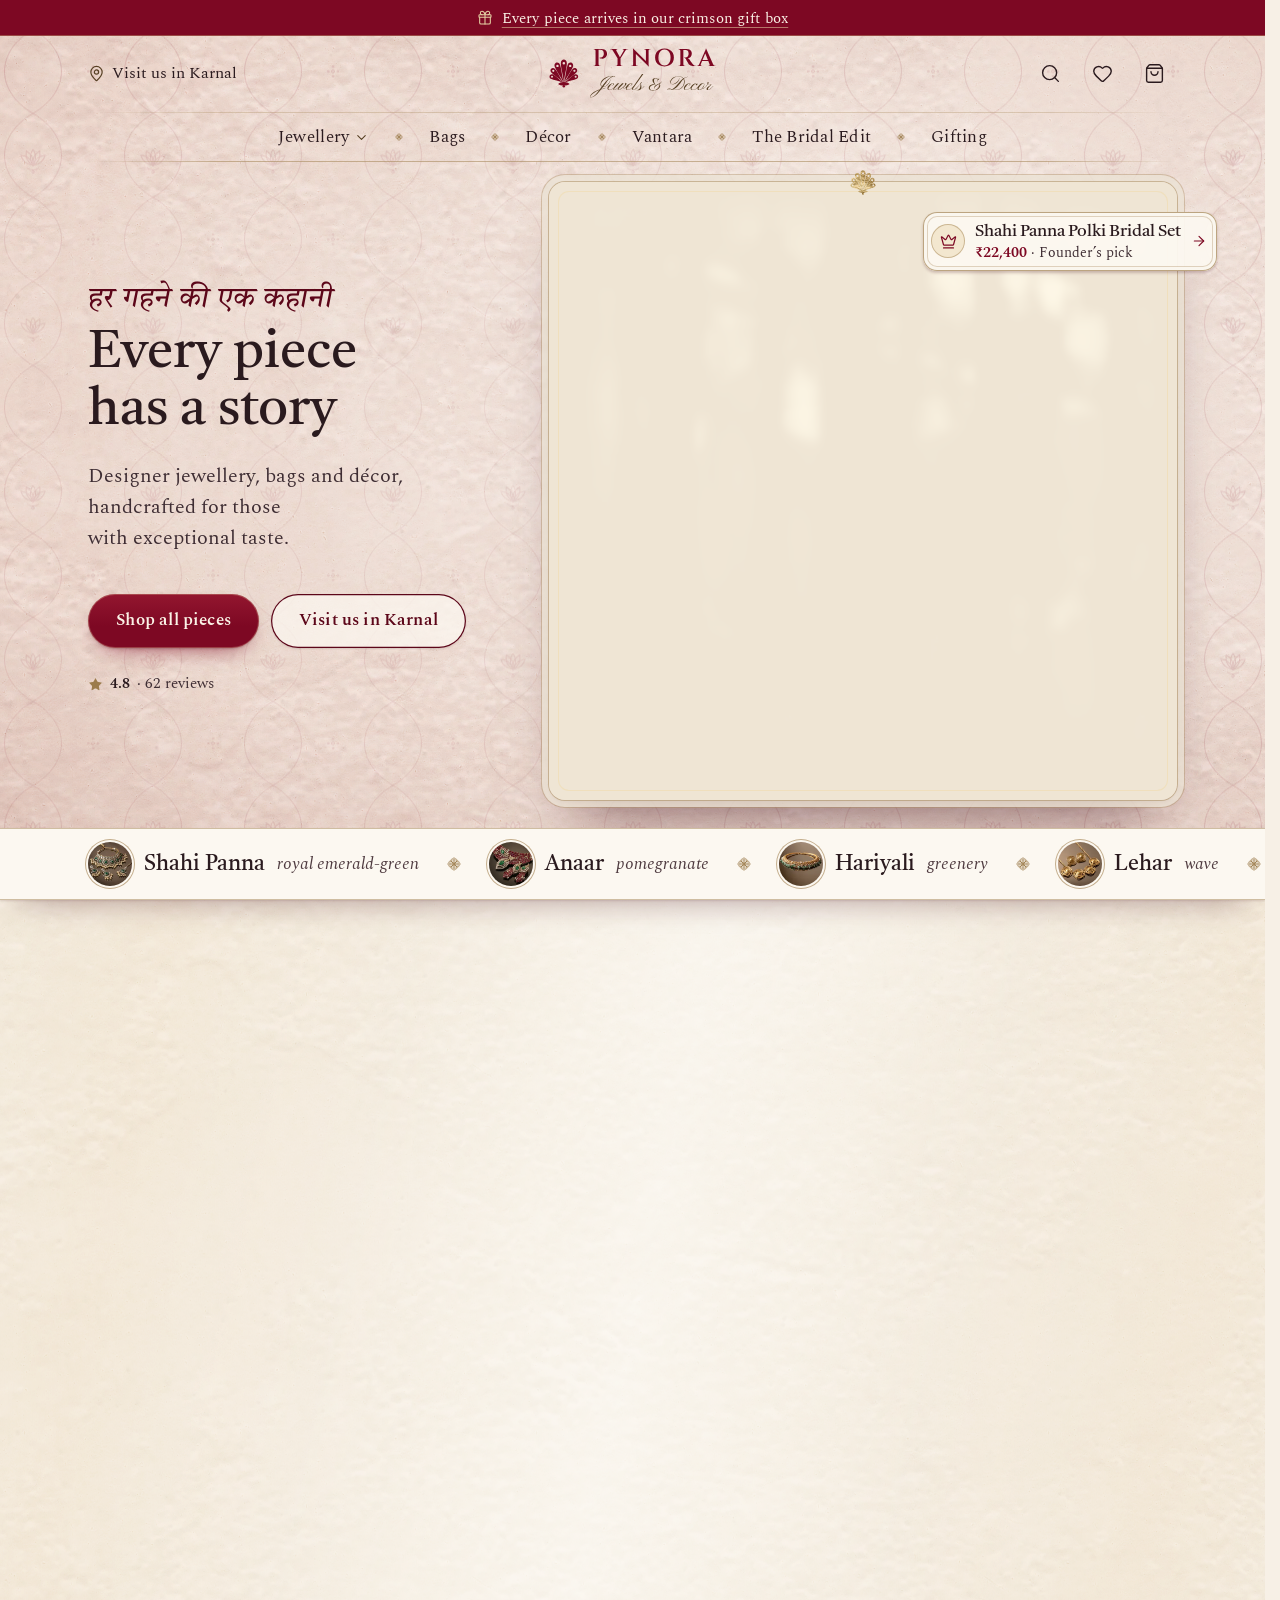
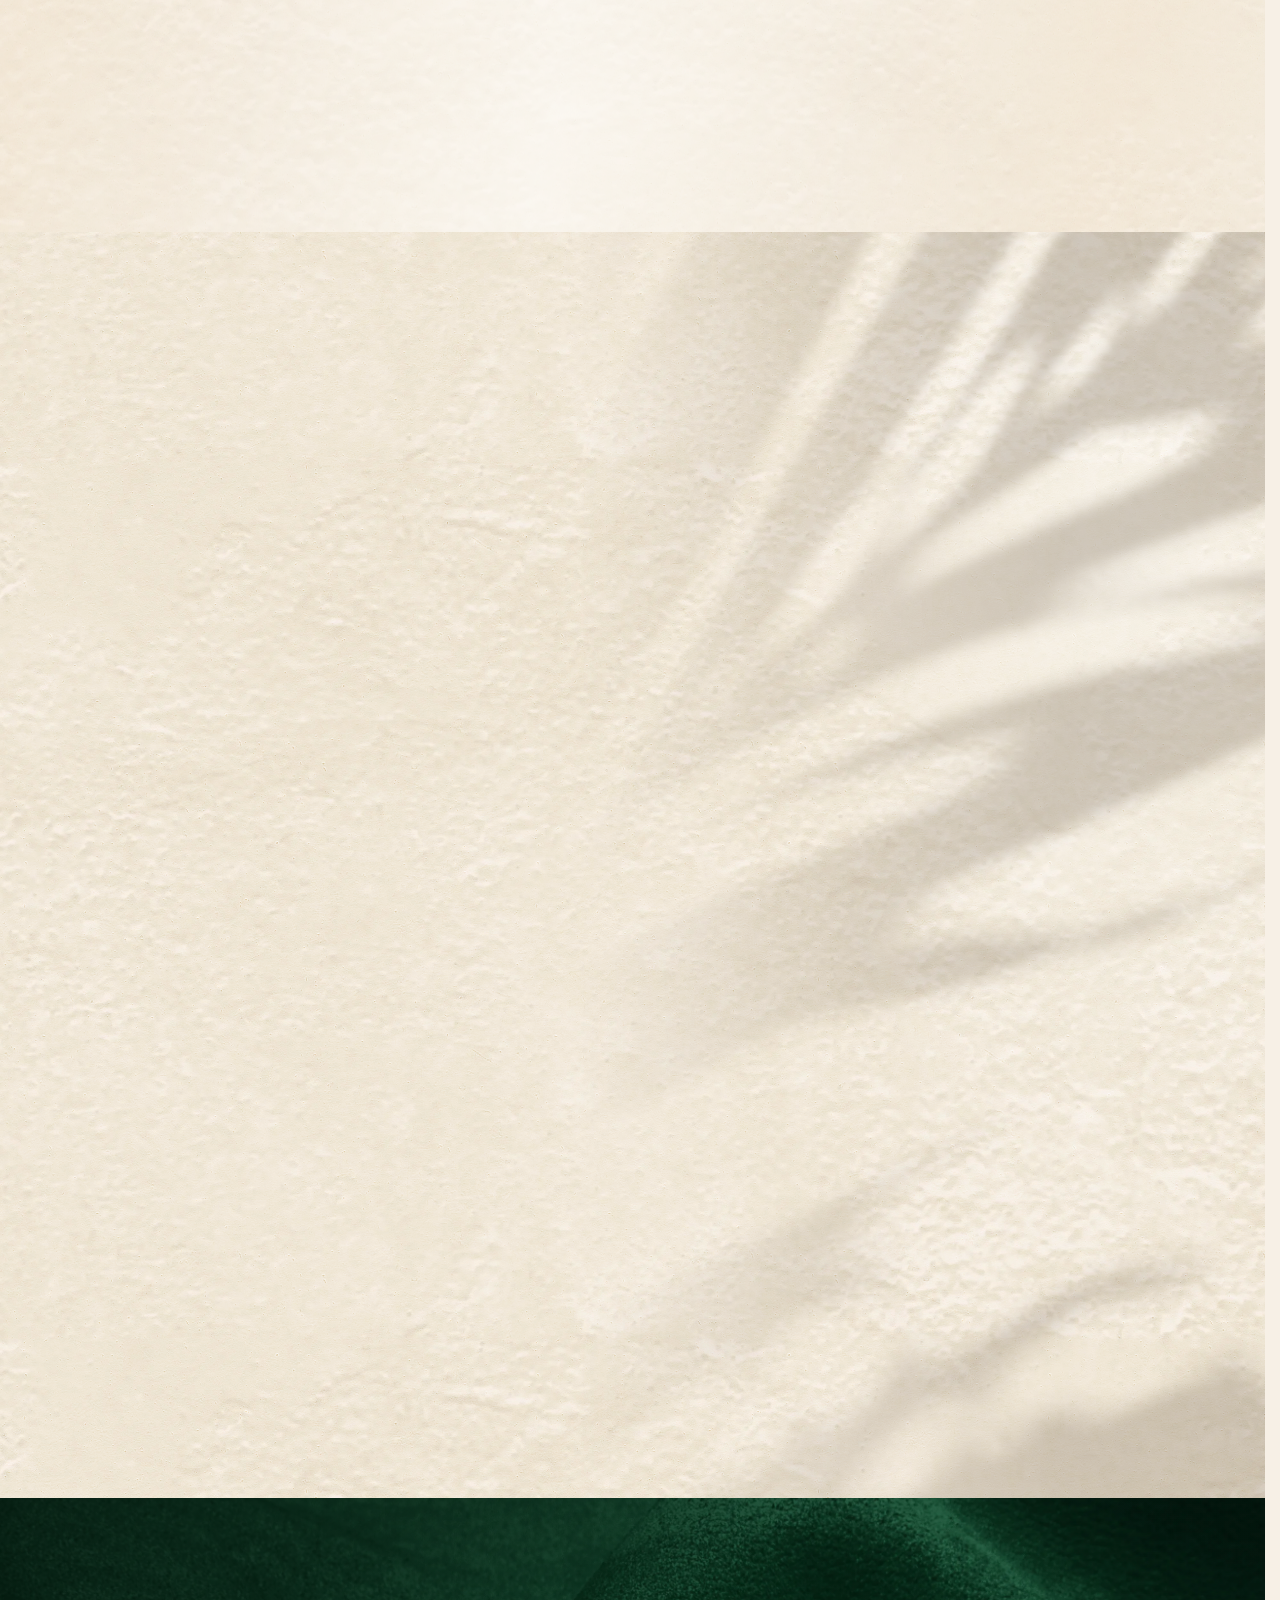
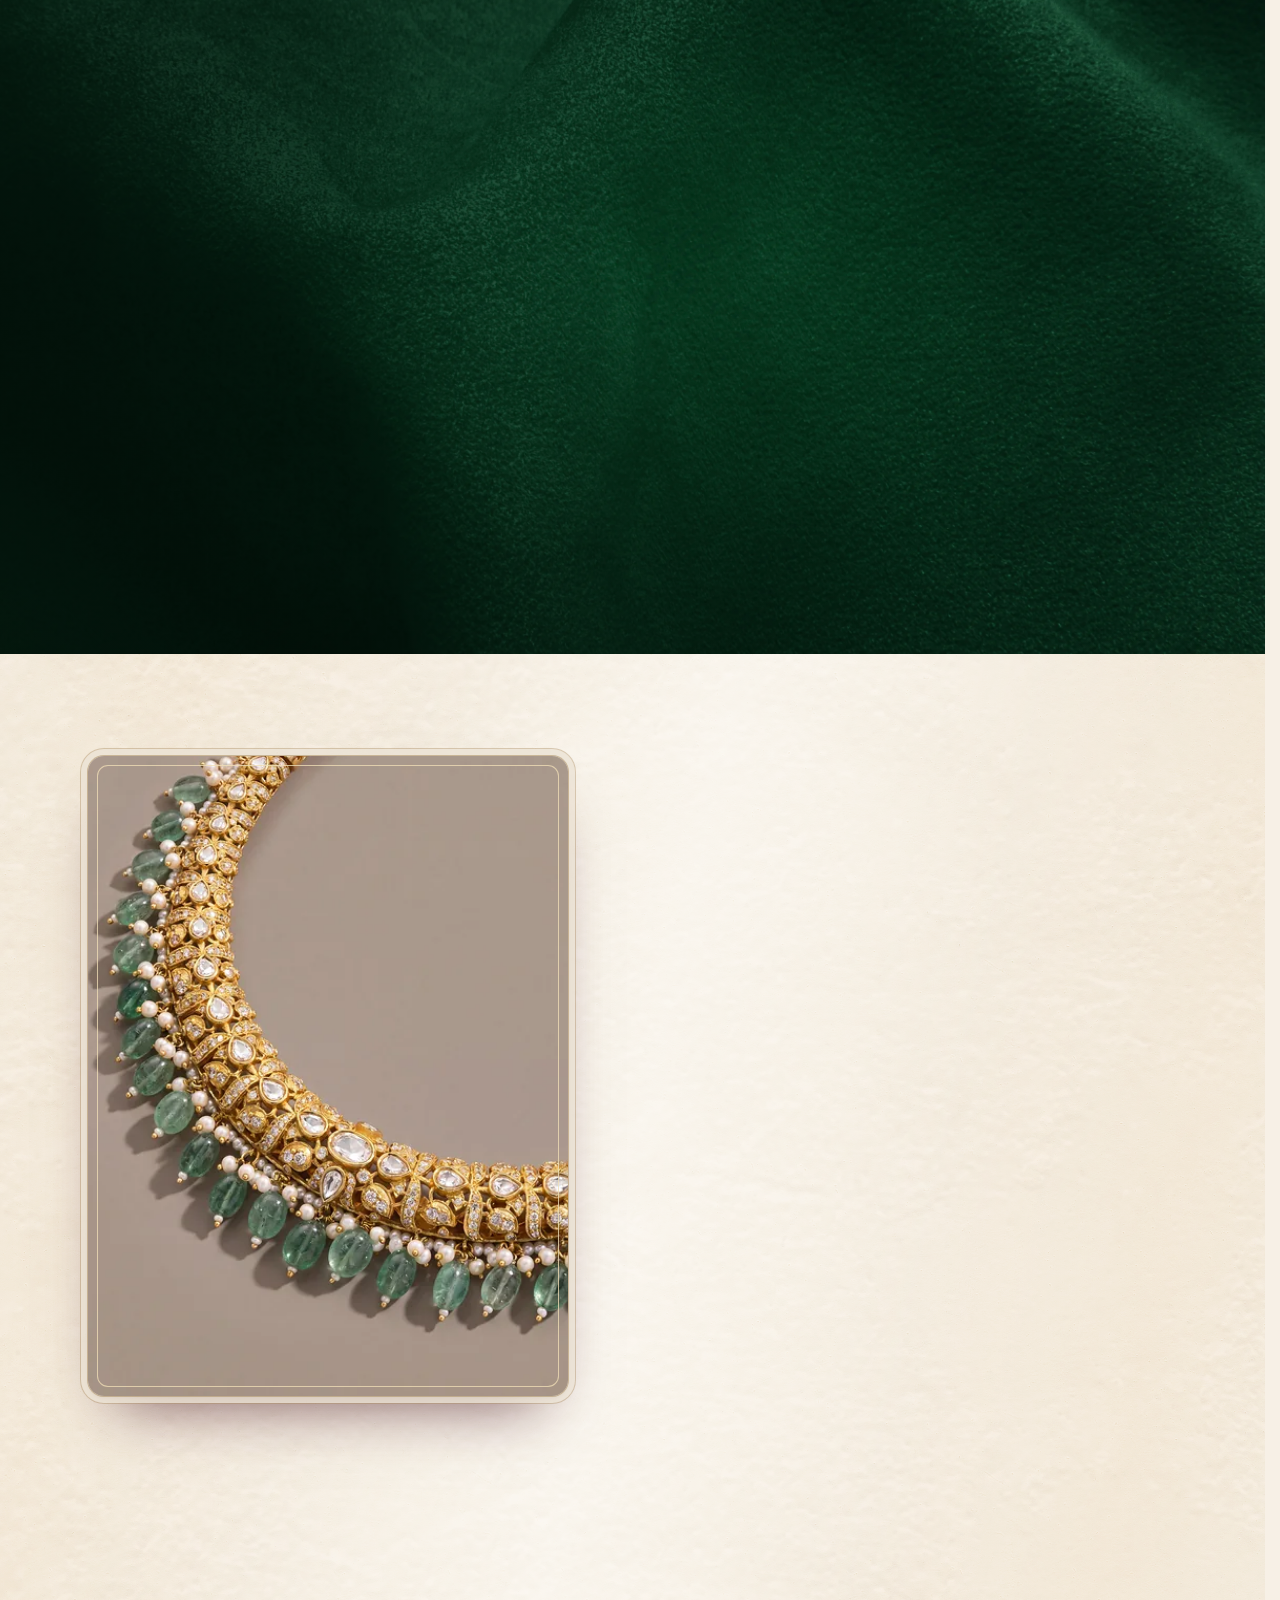
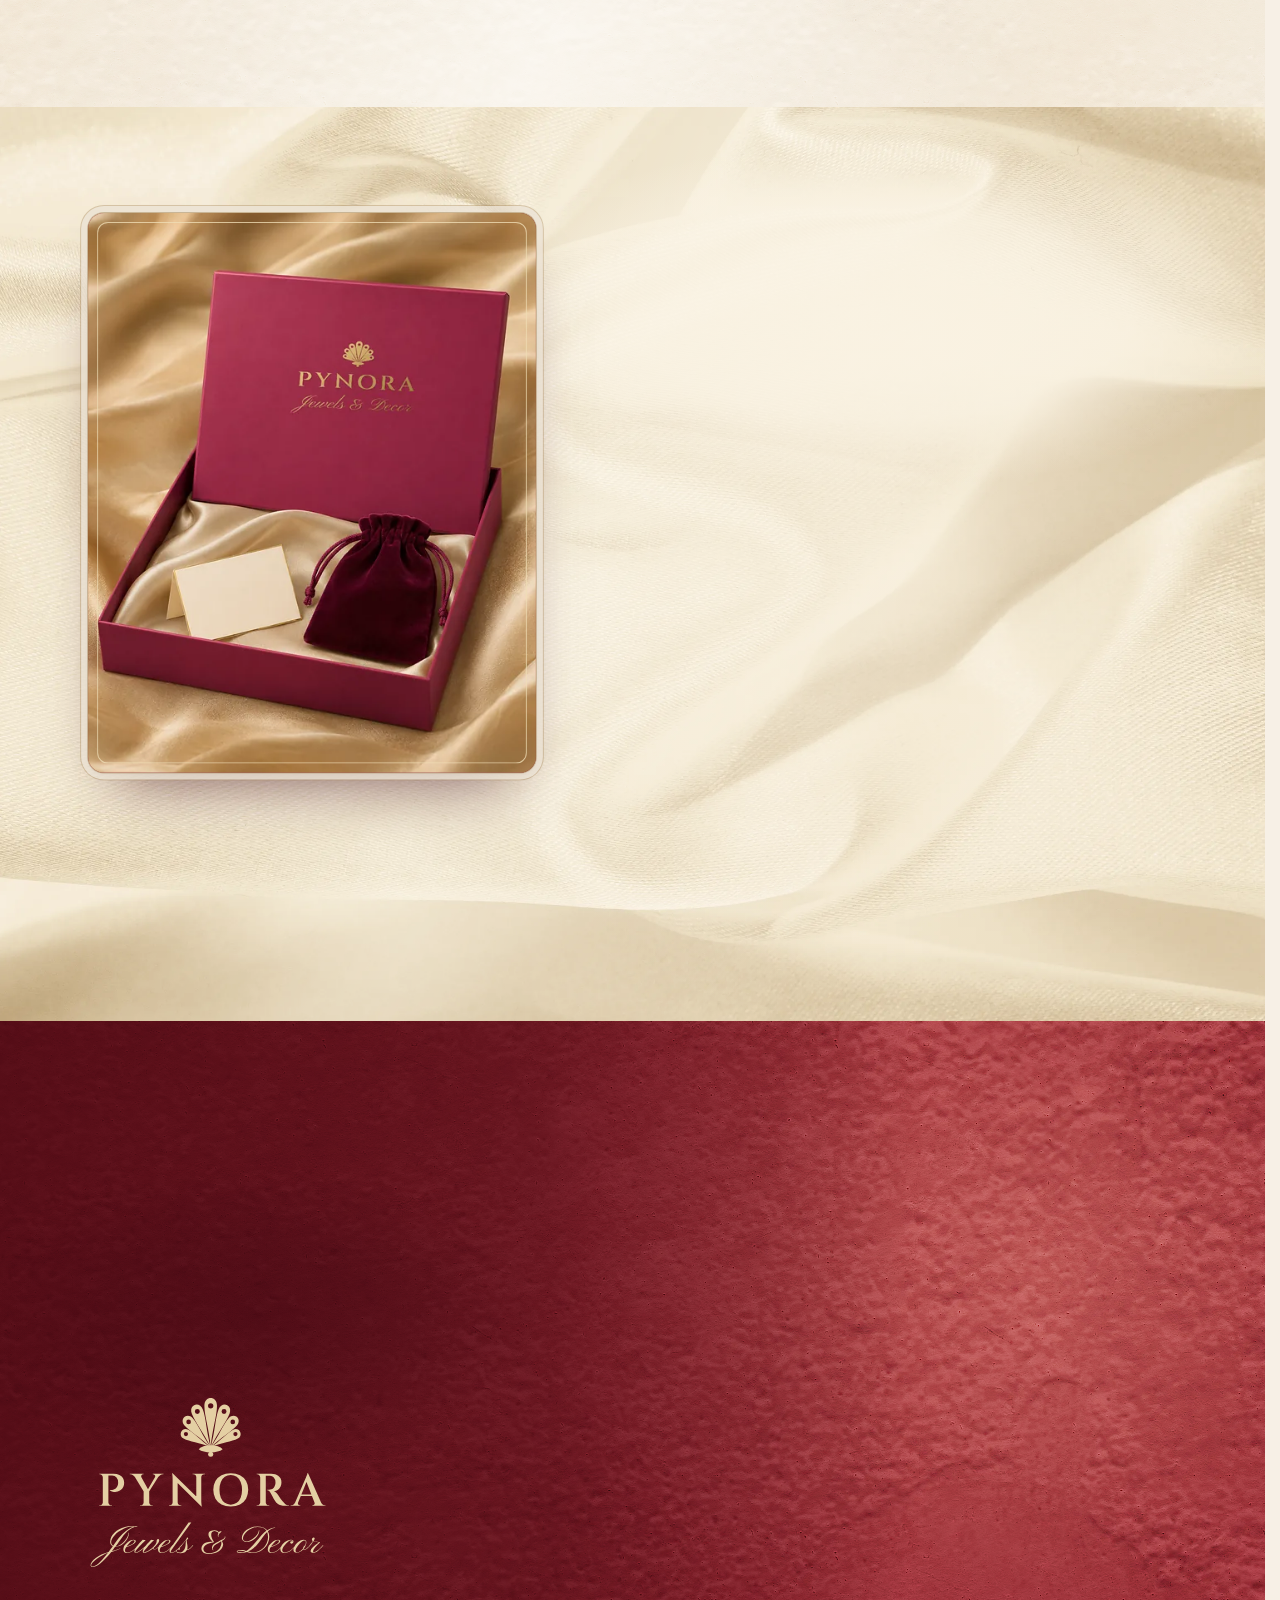
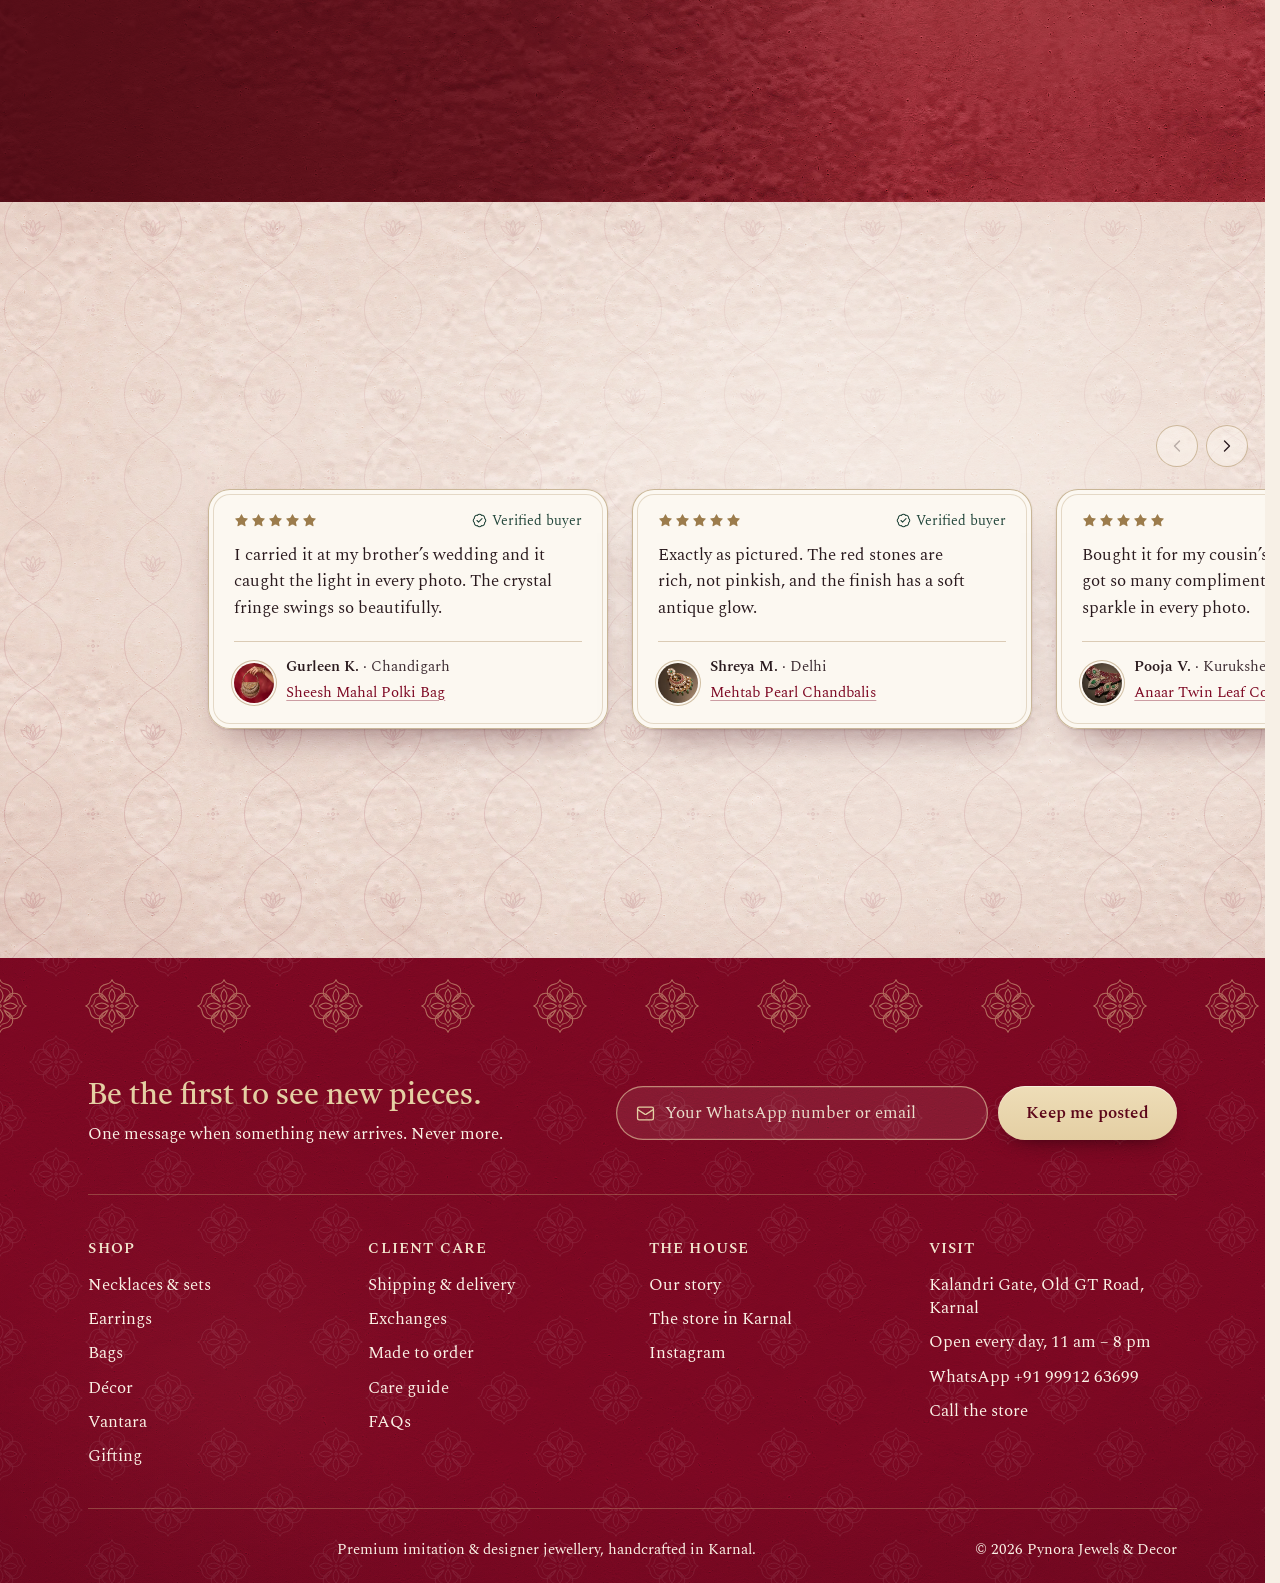
==== commit 1e0c1773: "Refinements and Collection page" ====
--- a/index.html
+++ b/index.html
@@ -122,8 +122,21 @@
 <symbol id="i-spool" viewBox="0 0 24 24"><path d="M17 13.44 4.442 17.082A2 2 0 0 0 4.982 21H19a2 2 0 0 0 .558-3.921l-1.115-.32A2 2 0 0 1 17 14.837V7.66"/><path d="m7 10.56 12.558-3.642A2 2 0 0 0 19.018 3H5a2 2 0 0 0-.558 3.921l1.115.32A2 2 0 0 1 7 9.163v7.178"/></symbol>
 <symbol id="i-sparkle" viewBox="0 0 24 24"><path d="M11.017 2.814a1 1 0 0 1 1.966 0l1.051 5.558a2 2 0 0 0 1.594 1.594l5.558 1.051a1 1 0 0 1 0 1.966l-5.558 1.051a2 2 0 0 0-1.594 1.594l-1.051 5.558a1 1 0 0 1-1.966 0l-1.051-5.558a2 2 0 0 0-1.594-1.594l-5.558-1.051a1 1 0 0 1 0-1.966l5.558-1.051a2 2 0 0 0 1.594-1.594z"/></symbol>
 <symbol id="i-banknote" viewBox="0 0 24 24"><rect width="20" height="12" x="2" y="6" rx="2"/><circle cx="12" cy="12" r="2"/><path d="M6 12h.01M18 12h.01"/></symbol>
+<symbol id="i-sliders" viewBox="0 0 24 24"><path d="M10 5H3"/><path d="M12 19H3"/><path d="M14 3v4"/><path d="M16 17v4"/><path d="M21 12h-9"/><path d="M21 19h-5"/><path d="M21 5h-7"/><path d="M8 10v4"/><path d="M8 12H3"/></symbol>
+<symbol id="i-arrow-up-down" viewBox="0 0 24 24"><path d="m21 16-4 4-4-4"/><path d="M17 20V4"/><path d="m3 8 4-4 4 4"/><path d="M7 4v16"/></symbol>
+<symbol id="i-zoom-in" viewBox="0 0 24 24"><circle cx="11" cy="11" r="8"/><path d="m21 21-4.35-4.35"/><path d="M11 8v6"/><path d="M8 11h6"/></symbol>
+<symbol id="i-layers" viewBox="0 0 24 24"><path d="M12 2 2 7l10 5 10-5-10-5Z"/><path d="m2 17 10 5 10-5"/><path d="m2 12 10 5 10-5"/></symbol>
+<symbol id="i-gem" viewBox="0 0 24 24"><path d="M6 3h12l4 6-10 13L2 9Z"/><path d="M11 3 8 9l4 13 4-13-3-6"/><path d="M2 9h20"/></symbol>
+<symbol id="i-ruler" viewBox="0 0 24 24"><path d="M21.3 15.3a2.4 2.4 0 0 1 0 3.4l-2.6 2.6a2.4 2.4 0 0 1-3.4 0L2.7 8.7a2.41 2.41 0 0 1 0-3.4l2.6-2.6a2.41 2.41 0 0 1 3.4 0Z"/><path d="m14.5 12.5 2-2"/><path d="m11.5 9.5 2-2"/><path d="m8.5 6.5 2-2"/><path d="m17.5 15.5 2-2"/></symbol>
+<symbol id="i-weight" viewBox="0 0 24 24"><circle cx="12" cy="5" r="3"/><path d="M6.5 8a2 2 0 0 0-1.905 1.46L2.1 18.5A2 2 0 0 0 4 21h16a2 2 0 0 0 1.925-2.54L19.4 9.5A2 2 0 0 0 17.48 8Z"/></symbol>
+<symbol id="i-link" viewBox="0 0 24 24"><path d="M10 13a5 5 0 0 0 7.54.54l3-3a5 5 0 0 0-7.07-7.07l-1.72 1.71"/><path d="M14 11a5 5 0 0 0-7.54-.54l-3 3a5 5 0 0 0 7.07 7.07l1.71-1.71"/></symbol>
+<symbol id="i-droplet-off" viewBox="0 0 24 24"><path d="M18.715 13.186C18.29 11.858 17.384 10.607 16 9.5c-2-1.6-3.5-4-4-6.5a10.7 10.7 0 0 1-.884 2.586"/><path d="m2 2 20 20"/><path d="M8.795 8.797A11 11 0 0 1 8 9.5C6 11.1 5 13 5 15a7 7 0 0 0 13.222 3.208"/></symbol>
+<symbol id="i-hand" viewBox="0 0 24 24"><path d="M18 11V6a2 2 0 0 0-2-2a2 2 0 0 0-2 2"/><path d="M14 10V4a2 2 0 0 0-2-2a2 2 0 0 0-2 2v2"/><path d="M10 10.5V6a2 2 0 0 0-2-2a2 2 0 0 0-2 2v8"/><path d="M18 8a2 2 0 1 1 4 0v6a8 8 0 0 1-8 8h-2c-2.8 0-4.5-.86-5.99-2.34l-3.6-3.6a2 2 0 0 1 2.83-2.82L7 15"/></symbol>
+<symbol id="i-lock-open" viewBox="0 0 24 24"><rect width="18" height="11" x="3" y="11" rx="2" ry="2"/><path d="M7 11V7a5 5 0 0 1 9.9-1"/></symbol>
+<symbol id="i-flower" viewBox="0 0 24 24"><path d="M12 5a3 3 0 1 1 3 3m-3-3a3 3 0 1 0-3 3m3-3v1M9 8a3 3 0 1 0 3 3M9 8h1m5 0a3 3 0 1 1-3 3m3-3h-1m-2 3v-1"/><circle cx="12" cy="8" r="2"/><path d="M12 10v12"/><path d="M12 22c4.2 0 7-1.667 7-5-4.2 0-7 1.667-7 5Z"/><path d="M12 22c-4.2 0-7-1.667-7-5 4.2 0 7 1.667 7 5Z"/></symbol>
 <symbol id="i-refresh-ccw" viewBox="0 0 24 24"><path d="M21 12a9 9 0 0 0-9-9 9.75 9.75 0 0 0-6.74 2.74L3 8"/><path d="M3 3v5h5"/><path d="M3 12a9 9 0 0 0 9 9 9.75 9.75 0 0 0 6.74-2.74L21 16"/><path d="M16 16h5v5"/></symbol>
 <symbol id="i-camera" viewBox="0 0 24 24"><path d="M13.997 4a2 2 0 0 1 1.76 1.05l.486.9A2 2 0 0 0 18.003 7H20a2 2 0 0 1 2 2v9a2 2 0 0 1-2 2H4a2 2 0 0 1-2-2V9a2 2 0 0 1 2-2h1.997a2 2 0 0 0 1.759-1.048l.489-.904A2 2 0 0 1 10.004 4z"/><circle cx="12" cy="13" r="3"/></symbol>
+<symbol id="i-video" viewBox="0 0 24 24"><path d="m16 13 5.223 3.482a.5.5 0 0 0 .777-.416V7.87a.5.5 0 0 0-.752-.432L16 10.5"/><rect x="2" y="6" width="14" height="12" rx="2"/></symbol>
 <symbol id="i-instagram" viewBox="0 0 24 24"><rect width="20" height="20" x="2" y="2" rx="5" ry="5"/><path d="M16 11.37A4 4 0 1 1 12.63 8 4 4 0 0 1 16 11.37z"/><line x1="17.5" x2="17.51" y1="6.5" y2="6.5"/></symbol>
 <symbol id="i-wa" viewBox="-4 -4 32 32"><path fill="currentColor" stroke="none" d="M17.472 14.382c-.297-.149-1.758-.867-2.03-.967-.273-.099-.471-.148-.67.15-.197.297-.767.966-.94 1.164-.173.199-.347.223-.644.075-.297-.15-1.255-.463-2.39-1.475-.883-.788-1.48-1.761-1.653-2.059-.173-.297-.018-.458.13-.606.134-.133.298-.347.446-.52.149-.174.198-.298.298-.497.099-.198.05-.371-.025-.52-.075-.149-.669-1.612-.916-2.207-.242-.579-.487-.5-.669-.51-.173-.008-.371-.01-.57-.01-.198 0-.52.074-.792.372-.272.297-1.04 1.016-1.04 2.479 0 1.462 1.065 2.875 1.213 3.074.149.198 2.096 3.2 5.077 4.487.709.306 1.262.489 1.694.625.712.227 1.36.195 1.871.118.571-.085 1.758-.719 2.006-1.413.248-.694.248-1.289.173-1.413-.074-.124-.272-.198-.57-.347m-5.421 7.403h-.004a9.87 9.87 0 01-5.031-1.378l-.361-.214-3.741.982.998-3.648-.235-.374a9.86 9.86 0 01-1.51-5.26c.001-5.45 4.436-9.884 9.888-9.884 2.64 0 5.122 1.03 6.988 2.898a9.825 9.825 0 012.893 6.994c-.003 5.45-4.437 9.884-9.885 9.884m8.413-18.297A11.815 11.815 0 0012.05 0C5.495 0 .16 5.335.157 11.892c0 2.096.547 4.142 1.588 5.945L.057 24l6.305-1.654a11.882 11.882 0 005.683 1.448h.005c6.554 0 11.89-5.335 11.893-11.893a11.821 11.821 0 00-3.48-8.413Z"/></symbol>
 </defs>
@@ -212,7 +225,7 @@
           <div class="op__clip">
             <picture>
               <source media="(max-width: 760px)" srcset="assets/img/home/opening-shahi-panna-dressing-table-phone-720.webp 720w, assets/img/home/opening-shahi-panna-dressing-table-phone-1074.webp 1074w" sizes="calc(100vw - 32px)" width="1074" height="1020">
-              <img class="op__img" src="assets/img/home/opening-shahi-panna-dressing-table-1520.webp" srcset="assets/img/home/opening-shahi-panna-dressing-table-760.webp 760w, assets/img/home/opening-shahi-panna-dressing-table-1140.webp 1140w, assets/img/home/opening-shahi-panna-dressing-table-1520.webp 1520w" sizes="(max-width: 1079px) 620px, 760px" width="1520" height="1456" alt="The Shahi Panna polki-style bridal set on a polished dark dressing table in late jharokha light." fetchpriority="high" decoding="async">
+              <img class="op__img" src="assets/img/home/opening-shahi-panna-dressing-table-1520.webp" srcset="assets/img/home/opening-shahi-panna-dressing-table-760.webp 760w, assets/img/home/opening-shahi-panna-dressing-table-1140.webp 1140w, assets/img/home/opening-shahi-panna-dressing-table-1520.webp 1520w" sizes="(max-width: 1079px) 620px, calc((100vh - 270px) * 1.016)" width="1520" height="1456" alt="The Shahi Panna polki-style bridal set on a polished dark dressing table in late jharokha light." fetchpriority="high" decoding="async">
             </picture>
             <div class="op__light" aria-hidden="true"></div>
           </div>
@@ -271,7 +284,7 @@
         <span class="orn-rule orn-rule--leaf new__rule" aria-hidden="true"><span class="orn-leaf orn-fan"></span></span>
         <p class="t-lead line"><span class="line__in">New in the studio this festive season.</span></p>
       </div>
-      <div class="row row--cards new__row" data-row>
+      <div class="row row--cards new__row" data-row data-loop data-loop-speed="24 22" data-loop-label="Pause the new pieces">
         <div class="row__bar">
           <div class="ib-arrows" hidden>
             <button class="ib ib--ring" type="button" data-row-prev aria-label="Previous pieces"><svg class="i" aria-hidden="true" focusable="false"><use href="#i-left"/></svg></button>
@@ -279,7 +292,7 @@
           </div>
         </div>
         <div class="row__scroller">
-          <ul class="track new__list" role="list" aria-label="Just arrived" data-cards="row" data-collection="new" data-eager="4" data-item-class="row__item new__item" data-sizes="(max-width: 760px) 244px, (max-width: 1079px) 260px, 269px"></ul>
+          <ul class="track new__list" role="list" aria-label="Just arrived" data-cards="row" data-collection="new" data-eager="4" data-item-class="row__item new__item" data-sizes="(max-width: 760px) 244px, (max-width: 1079px) 260px, (min-width: 1441px) calc((269px + (100vw - 1440px) * 0.08) * 1.25), 269px"></ul>
         </div>
       </div>
       <div class="sec-foot line new__foot" data-row>
@@ -363,11 +376,11 @@
       </div>
       <div class="brd__pics" data-row>
         <figure class="brd__portrait" data-layer="pic">
-          <img src="assets/img/products/shahi-panna-polki-bridal-set/shahi-panna-polki-bridal-set-04-on-model-1200.webp" srcset="assets/img/products/shahi-panna-polki-bridal-set/shahi-panna-polki-bridal-set-04-on-model-480.webp 480w, assets/img/products/shahi-panna-polki-bridal-set/shahi-panna-polki-bridal-set-04-on-model-800.webp 800w, assets/img/products/shahi-panna-polki-bridal-set/shahi-panna-polki-bridal-set-04-on-model-1200.webp 1200w, assets/img/products/shahi-panna-polki-bridal-set/shahi-panna-polki-bridal-set-04-on-model-1600.webp 1600w" sizes="(max-width: 760px) calc(100vw - 32px), (max-width: 1079px) 525px, clamp(450px, 40vw, 575px)" width="800" height="800" alt="The Shahi Panna Polki Bridal Set, worn with a blush saree, the maang tikka in place." loading="lazy" decoding="async">
+          <img src="assets/img/products/shahi-panna-polki-bridal-set/shahi-panna-polki-bridal-set-04-on-model-1200.webp" srcset="assets/img/products/shahi-panna-polki-bridal-set/shahi-panna-polki-bridal-set-04-on-model-480.webp 480w, assets/img/products/shahi-panna-polki-bridal-set/shahi-panna-polki-bridal-set-04-on-model-800.webp 800w, assets/img/products/shahi-panna-polki-bridal-set/shahi-panna-polki-bridal-set-04-on-model-1200.webp 1200w, assets/img/products/shahi-panna-polki-bridal-set/shahi-panna-polki-bridal-set-04-on-model-1600.webp 1600w" sizes="(max-width: 760px) calc(100vw - 32px), (max-width: 1079px) 525px, (min-width: 1441px) min(750px, calc((460px + (100vw - 1440px) * 0.13) * 1.25)), clamp(450px, 40vw, 575px)" width="800" height="800" alt="The Shahi Panna Polki Bridal Set, worn with a blush saree, the maang tikka in place." loading="lazy" decoding="async">
         </figure>
-        <div class="brd__edit on-paper" data-layer="card">
+        <div class="brd__edit on-paper" data-layer="card" data-loop data-loop-speed="22" data-loop-label="Pause the bridal pieces">
           <p class="brd__edit-head" id="brd-edit-head">The edit · 5 pieces</p>
-          <ul class="brd__rows" role="list" aria-labelledby="brd-edit-head" data-collection="bridal-edit"></ul>
+          <div class="brd__sc" data-loop-scroller><ul class="brd__rows" role="list" aria-labelledby="brd-edit-head" data-collection="bridal-edit"></ul></div>
         </div>
       </div>
     </div>
@@ -381,7 +394,7 @@
   <div class="bg__content full"><div class="wrap band-pad">
     <div class="dec__grid">
       <div class="dec__pic" data-row data-layer="pic">
-        <div class="dec__clip"><img src="assets/img/products/hariyali-kundan-hasli/hariyali-kundan-hasli-03-detail-1200.webp" srcset="assets/img/products/hariyali-kundan-hasli/hariyali-kundan-hasli-03-detail-480.webp 480w, assets/img/products/hariyali-kundan-hasli/hariyali-kundan-hasli-03-detail-800.webp 800w, assets/img/products/hariyali-kundan-hasli/hariyali-kundan-hasli-03-detail-1200.webp 1200w" sizes="(max-width: 760px) calc(100vw - 32px), (max-width: 1079px) 42vw, clamp(400px, 37.5vw, 540px)" width="1200" height="1600" alt="Hariyali Kundan Hasli, close-up of the kundan-style settings and the textured gold-tone work." loading="lazy" decoding="async"></div>
+        <div class="dec__clip"><img src="assets/img/products/hariyali-kundan-hasli/hariyali-kundan-hasli-03-detail-1200.webp" srcset="assets/img/products/hariyali-kundan-hasli/hariyali-kundan-hasli-03-detail-480.webp 480w, assets/img/products/hariyali-kundan-hasli/hariyali-kundan-hasli-03-detail-800.webp 800w, assets/img/products/hariyali-kundan-hasli/hariyali-kundan-hasli-03-detail-1200.webp 1200w" sizes="(max-width: 760px) calc(100vw - 32px), (max-width: 1079px) 42vw, (min-width: 1441px) min(680px, calc(540px + (100vw - 1440px) * 0.13)), clamp(400px, 37.5vw, 540px)" width="1200" height="1600" alt="Hariyali Kundan Hasli, close-up of the kundan-style settings and the textured gold-tone work." loading="lazy" decoding="async"></div>
         <div class="dec__lens" aria-hidden="true" data-src="assets/img/products/hariyali-kundan-hasli/hariyali-kundan-hasli-03-detail-2400.webp"></div>
         <button class="dec__dot" type="button" tabindex="-1" aria-hidden="true" data-fact="1" style="left: 55%; top: 61%">1</button>
         <button class="dec__dot" type="button" tabindex="-1" aria-hidden="true" data-fact="2" style="left: 24%; top: 36%">2</button>
@@ -395,14 +408,14 @@
           <span class="orn-rule" aria-hidden="true"><span class="orn-fan"></span></span>
           <p class="t-lead"><span class="line"><span class="line__in">Every Pynora piece is set, polished and checked by hand by our karigars.</span></span></p>
         </div>
-        <div class="dec__facts-wrap" data-row>
-          <ol class="dec__facts" aria-label="Five details of the Hariyali Kundan Hasli">
+        <div class="dec__facts-wrap" data-row data-loop data-loop-speed="24" data-loop-label="Pause the details">
+          <div class="dec__facts-sc" data-loop-scroller><ol class="dec__facts" aria-label="Five details of the Hariyali Kundan Hasli">
             <li class="dec__fact" data-layer="card"><button class="dec__fbtn" type="button" aria-pressed="false" data-fact="1"><span class="dec__num" aria-hidden="true">1</span><span class="dec__ftitle">The centre stone</span><span class="dec__fline">One large oval of kundan-style glass anchors the front.</span></button></li>
             <li class="dec__fact" data-layer="card"><button class="dec__fbtn" type="button" aria-pressed="false" data-fact="2"><span class="dec__num" aria-hidden="true">2</span><span class="dec__ftitle">Textured gold-tone work</span><span class="dec__fline">Antique gold-tone plating on brass, worked all round by hand.</span></button></li>
             <li class="dec__fact" data-layer="card"><button class="dec__fbtn" type="button" aria-pressed="false" data-fact="3"><span class="dec__num" aria-hidden="true">3</span><span class="dec__ftitle">Mint-green glass beads</span><span class="dec__fline">A fringe of mint-green glass beads along the lower edge.</span></button></li>
             <li class="dec__fact" data-layer="card"><button class="dec__fbtn" type="button" aria-pressed="false" data-fact="4"><span class="dec__num" aria-hidden="true">4</span><span class="dec__ftitle">Shell seed pearls</span><span class="dec__fline">Shell seed pearls between the beads catch the light.</span></button></li>
             <li class="dec__fact" data-layer="card"><button class="dec__fbtn" type="button" aria-pressed="false" data-fact="5"><span class="dec__num" aria-hidden="true">5</span><span class="dec__ftitle">Kundan-style settings</span><span class="dec__fline">Each stone sits in a kundan-style setting, finished by hand.</span></button></li>
-          </ol>
+          </ol></div>
         </div>
         <div class="dec__piece on-paper" data-row data-layer="card">
           <img class="dec__thumb" src="assets/img/products/hariyali-kundan-hasli/hariyali-kundan-hasli-01-still-life-160.webp" width="64" height="80" alt="" loading="lazy" decoding="async">
@@ -433,11 +446,11 @@
       </div>
       <div class="gft__pic" data-row>
         <figure class="gft__frame" data-layer="pic">
-          <img src="assets/img/home/gift-crimson-box-open-840.webp" srcset="assets/img/home/gift-crimson-box-open-560.webp 560w, assets/img/home/gift-crimson-box-open-840.webp 840w, assets/img/home/gift-crimson-box-open-1100.webp 1100w" sizes="(max-width: 760px) calc(100vw - 32px), (max-width: 1079px) 45vw, (max-width: 1279px) 340px, 500px" width="500" height="625" loading="lazy" decoding="async" alt="The crimson Pynora gift box with its gold logo, the lid lifted to show a satin insert, a note card and a velvet pouch.">
+          <img src="assets/img/home/gift-crimson-box-open-840.webp" srcset="assets/img/home/gift-crimson-box-open-560.webp 560w, assets/img/home/gift-crimson-box-open-840.webp 840w, assets/img/home/gift-crimson-box-open-1100.webp 1100w" sizes="(max-width: 760px) calc(100vw - 32px), (max-width: 1079px) 45vw, (max-width: 1279px) 340px, (min-width: 1441px) calc(500px + (100vw - 1440px) * 0.16), 500px" width="500" height="625" loading="lazy" decoding="async" alt="The crimson Pynora gift box with its gold logo, the lid lifted to show a satin insert, a note card and a velvet pouch.">
         </figure>
       </div>
       <div class="gft__cards" data-row>
-        <div class="row row--cards gft__row">
+        <div class="row row--cards gft__row" data-loop data-loop-speed="24 22" data-loop-label="Pause the gifts">
           <div class="row__bar">
             <div class="ib-arrows" hidden>
               <button class="ib ib--ring" type="button" data-row-prev aria-label="Previous gifts"><svg class="i" aria-hidden="true" focusable="false"><use href="#i-left"/></svg></button>
@@ -445,7 +458,7 @@
             </div>
           </div>
           <div class="row__scroller">
-            <ul class="track" role="list" aria-label="Gifts" data-cards="row" data-reveal="dissolve" data-products="mehtab-pearl-chandbalis,vantara-bhanwra-bee-studs,vantara-hiran-nano-bag" data-sizes="(max-width: 760px) 200px, (max-width: 1079px) 280px, 200px"></ul>
+            <ul class="track" role="list" aria-label="Gifts" data-cards="row" data-reveal="dissolve" data-products="mehtab-pearl-chandbalis,vantara-bhanwra-bee-studs,vantara-hiran-nano-bag" data-sizes="(max-width: 760px) 200px, (max-width: 1079px) 280px, (min-width: 1441px) calc(186px + (100vw - 1440px) * 0.09), 200px"></ul>
           </div>
         </div>
       </div>
@@ -476,7 +489,7 @@
         <figure class="visit__frame" data-layer="pic">
           <picture>
             <source media="(max-width: 760px)" srcset="assets/img/home/store-sage-niche-phone-square-720.webp 720w, assets/img/home/store-sage-niche-phone-square-1074.webp 1074w" sizes="calc(100vw - 32px)">
-            <img src="assets/img/home/store-sage-niche-760.webp" srcset="assets/img/home/store-sage-niche-400.webp 400w, assets/img/home/store-sage-niche-760.webp 760w, assets/img/home/store-sage-niche-1100.webp 1100w" sizes="(max-width: 1079px) 55vw, 380px" width="380" height="475" loading="lazy" decoding="async" alt="A sage arched niche in the Karnal store, lit warm from within, with a necklace on a crimson stand.">
+            <img src="assets/img/home/store-sage-niche-760.webp" srcset="assets/img/home/store-sage-niche-400.webp 400w, assets/img/home/store-sage-niche-760.webp 760w, assets/img/home/store-sage-niche-1100.webp 1100w" sizes="(max-width: 1079px) 55vw, (min-width: 1441px) calc(380px + (100vw - 1440px) * 0.14), 380px" width="380" height="475" loading="lazy" decoding="async" alt="A sage arched niche in the Karnal store, lit warm from within, with a necklace on a crimson stand.">
           </picture>
         </figure>
       </div>
@@ -510,7 +523,7 @@
       <p class="rv__avg"><span class="line"><span class="line__in"><span class="stars rv__stars" aria-hidden="true"><svg class="i i--fill" aria-hidden="true" focusable="false"><use href="#i-star"/></svg><svg class="i i--fill" aria-hidden="true" focusable="false"><use href="#i-star"/></svg><svg class="i i--fill" aria-hidden="true" focusable="false"><use href="#i-star"/></svg><svg class="i i--fill" aria-hidden="true" focusable="false"><use href="#i-star"/></svg><svg class="i i--fill" aria-hidden="true" focusable="false"><use href="#i-star"/></svg><span class="stars__fill" style="width:96%"><svg class="i i--fill" aria-hidden="true" focusable="false"><use href="#i-star"/></svg><svg class="i i--fill" aria-hidden="true" focusable="false"><use href="#i-star"/></svg><svg class="i i--fill" aria-hidden="true" focusable="false"><use href="#i-star"/></svg><svg class="i i--fill" aria-hidden="true" focusable="false"><use href="#i-star"/></svg><svg class="i i--fill" aria-hidden="true" focusable="false"><use href="#i-star"/></svg></span></span><span class="vh">Rated </span><b class="rv__n">4.8</b> from 62 reviews</span></span></p>
     </div>
     <div class="rv__rowwrap" data-row>
-      <div class="row row--reviews rv__row">
+      <div class="row row--reviews rv__row" data-loop="always" data-loop-speed="32 26" data-loop-label="Pause the reviews">
         <div class="row__bar">
           <div class="ib-arrows" hidden>
             <button class="ib ib--ring" type="button" data-row-prev aria-label="Previous reviews"><svg class="i" aria-hidden="true" focusable="false"><use href="#i-left"/></svg></button>
--- a/assets/css/tokens-type.css
+++ b/assets/css/tokens-type.css
@@ -57,6 +57,27 @@
   --measure-heading: 18em;
 
   /* ---------- Logo heights in the header (the lock-up SVG keeps its own proportions) ---------- */
-  --logo-h-laptop: 46px;
+  --logo-h-laptop: 50px; /* the top tier at rest (header.css steps it with the screen) */
   --logo-h-phone: 40px;  /* 40 rather than 36-38: keeps the script ampersand readable on phones */
 }
+
+/* Wide screens (from 1,441 px): the sizes keep growing gently with the column (tokens-components.css --wrap), so a
+   1,920 or 2,560 px screen reads like the 1,440 px design rather than a small island. Headings grow by up to 18%,
+   reading sizes by up to 8-10%, all reached at 2,560 px. */
+@media (min-width: 1441px) {
+  :root {
+    --fs-hero: clamp(3.5rem, calc(3.5rem + (100vw - 1440px) * 0.009), 4.13rem);               /* 56 -> 66 px */
+    --fs-section: clamp(2.625rem, calc(2.625rem + (100vw - 1440px) * 0.00675), 3.0975rem);    /* 42 -> 49.6 px */
+    --fs-sub: clamp(1.875rem, calc(1.875rem + (100vw - 1440px) * 0.00482), 2.2125rem);        /* 30 -> 35.4 px */
+    --fs-hindi-lead: clamp(1.875rem, calc(1.875rem + (100vw - 1440px) * 0.00482), 2.2125rem); /* 30 -> 35.4 px */
+    --fs-hindi: clamp(1.625rem, calc(1.625rem + (100vw - 1440px) * 0.00418), 1.9175rem);      /* 26 -> 30.7 px */
+    --fs-card: clamp(1.375rem, calc(1.375rem + (100vw - 1440px) * 0.00236), 1.54rem);         /* 22 -> 24.6 px */
+    --fs-lead: clamp(1.3125rem, calc(1.3125rem + (100vw - 1440px) * 0.00188), 1.4438rem);     /* 21 -> 23.1 px */
+    --fs-body: clamp(1.1875rem, calc(1.1875rem + (100vw - 1440px) * 0.00136), 1.2825rem);     /* 19 -> 20.5 px */
+    --fs-price: clamp(1.1875rem, calc(1.1875rem + (100vw - 1440px) * 0.00136), 1.2825rem);    /* 19 -> 20.5 px */
+    --fs-button: clamp(1.0625rem, calc(1.0625rem + (100vw - 1440px) * 0.00121), 1.1475rem);   /* 17 -> 18.4 px */
+    --fs-menu: clamp(1.0625rem, calc(1.0625rem + (100vw - 1440px) * 0.00121), 1.1475rem);     /* 17 -> 18.4 px */
+    --fs-label: clamp(0.9375rem, calc(0.9375rem + (100vw - 1440px) * 0.00107), 1.0125rem);    /* 15 -> 16.2 px */
+    --fs-small: clamp(0.9375rem, calc(0.9375rem + (100vw - 1440px) * 0.00107), 1.0125rem);    /* 15 -> 16.2 px */
+  }
+}
--- a/assets/css/tokens-components.css
+++ b/assets/css/tokens-components.css
@@ -54,3 +54,16 @@
 @media (max-width: 760px) {
   :root { --gut: 16px; }
 }
+
+/* Wide screens (from 1,441 px): the column widens with the screen (1,920 -> 1,394 px, 2,200 -> 1,484, 2,560 -> 1,600)
+   and the shared text sizes grow a little with it, as the type tokens do */
+@media (min-width: 1441px) {
+  :root {
+    --wrap: clamp(1240px, calc(1240px + (100vw - 1440px) * 0.3214), 1600px);
+    --fs-compact: clamp(1.0625rem, calc(1.0625rem + (100vw - 1440px) * 0.00121), 1.1475rem);        /* 17 -> 18.4 px */
+    --fs-card-name: clamp(1.1875rem, calc(1.1875rem + (100vw - 1440px) * 0.00136), 1.2825rem);      /* 19 -> 20.5 px */
+    --fs-card-price: clamp(1.09375rem, calc(1.09375rem + (100vw - 1440px) * 0.00125), 1.1813rem);   /* 17.5 -> 18.9 px */
+    --fs-card-caption: clamp(1rem, calc(1rem + (100vw - 1440px) * 0.00114), 1.08rem);               /* 16 -> 17.3 px */
+    --fs-pill: clamp(0.84375rem, calc(0.84375rem + (100vw - 1440px) * 0.00072), 0.8944rem);         /* 13.5 -> 14.3 px */
+  }
+}
--- a/assets/css/ornament.css
+++ b/assets/css/ornament.css
@@ -81,6 +81,62 @@
   mask: linear-gradient(270deg, transparent, #000 45%);
 }
 .orn-rule--leaf > .orn-fan { width: 26px; height: 26px; }
+
+/* ---------- The gleam: now and then a narrow light runs along a gold line ----------
+   backgrounds.js adds <i class="orn-gleam"><i></i></i> to each divider inside a band and two to each gilt frame (on
+   its mount line), and runs one pass at a time: 1.8 s along a divider, 2.2 s across a frame, each line every
+   7-11 s, never two at once on the page. The light is the inner <i>; at rest it waits outside its line. Only its transform
+   moves; nothing here repaints. Without the script, or with less motion, there is no gleam. */
+.orn-rule { position: relative; }
+.orn-gleam {
+  position: absolute;
+  pointer-events: none;
+  overflow: hidden;
+}
+.orn-gleam > i {                               /* on a light wall the line warms to bright gold as the light passes */
+  position: absolute;
+  inset: 0;
+  transform: translateX(-60%);
+  background: linear-gradient(90deg, rgba(222, 178, 92, 0) 40%, rgba(222, 178, 92, 0.9) 46%, rgba(246, 214, 140, 1) 50%, rgba(222, 178, 92, 0.9) 54%, rgba(222, 178, 92, 0) 60%);
+}
+.on-dark .orn-gleam > i {                      /* on a dark wall it turns to pale light */
+  background: linear-gradient(90deg, rgba(255, 232, 170, 0) 40%, rgba(255, 232, 170, 0.85) 46.5%, rgba(255, 249, 228, 1) 50%, rgba(255, 232, 170, 0.85) 53.5%, rgba(255, 232, 170, 0) 60%);
+}
+/* a divider: one strip over both lines (each min(140px, 22vw)), cut to their fade and clear of the fan */
+.orn-rule > .orn-gleam {
+  --gl: min(140px, 22vw);                      /* one line */
+  --gf: 24px;                                  /* centre to a line's inner end: half the fan + the 14 px gap */
+  left: calc(50% - var(--gl) - var(--gf));
+  top: calc(50% - 0.5px);
+  width: calc(2 * (var(--gl) + var(--gf)));
+  height: 1px;
+  -webkit-mask: linear-gradient(90deg, transparent, #000 calc(var(--gl) * 0.45), #000 var(--gl), transparent var(--gl), transparent calc(100% - var(--gl)), #000 calc(100% - var(--gl)), #000 calc(100% - var(--gl) * 0.45), transparent);
+  mask: linear-gradient(90deg, transparent, #000 calc(var(--gl) * 0.45), #000 var(--gl), transparent var(--gl), transparent calc(100% - var(--gl)), #000 calc(100% - var(--gl)), #000 calc(100% - var(--gl) * 0.45), transparent);
+}
+.orn-rule--leaf > .orn-gleam { --gf: 27px; top: calc(50% - 1px); height: 2px; }
+.hs--start > .orn-rule > .orn-gleam {          /* the fan first, then one line running right */
+  left: calc(var(--gf) * 2 - 14px);
+  width: var(--gl);
+  -webkit-mask: linear-gradient(270deg, transparent, #000 45%);
+  mask: linear-gradient(270deg, transparent, #000 45%);
+}
+/* a gilt frame: two 2 px strips centred on the top and bottom edges of its 1 px mount line, between the rounded
+   corners (the script places them from the line's own inset and corners); the light crosses the top edge, then the
+   bottom 0.42 s later, as a slanted light would. Its ends fade, so it never stops short at a corner. */
+.orn-gleam--edge {
+  z-index: 3;
+  height: 2px;
+  -webkit-mask: linear-gradient(90deg, transparent, #000 7%, #000 93%, transparent);
+  mask: linear-gradient(90deg, transparent, #000 7%, #000 93%, transparent);
+}
+.orn-gleam--edge > i,
+.on-dark .orn-gleam--edge > i {               /* over the photograph: pale light on the light-gold line */
+  background: linear-gradient(90deg, rgba(255, 236, 184, 0) 40%, rgba(255, 236, 184, 0.8) 46.5%, rgba(255, 252, 240, 1) 50%, rgba(255, 236, 184, 0.8) 53.5%, rgba(255, 236, 184, 0) 60%);
+}
+.bg.is-live .orn-gleam > i { will-change: transform; }   /* its own layer while its band is on screen: a pass never repaints */
+@media (prefers-reduced-motion: reduce) {
+  .orn-gleam { display: none; }
+}
 
 /* ---------- Pearl divider: inside cards, under product names ---------- */
 .orn-pearls { gap: 10px; color: var(--c-gold); }
--- a/assets/css/backgrounds.css
+++ b/assets/css/backgrounds.css
@@ -11,11 +11,15 @@
    The first band of a page also carries class="is-near" so its surface paints at once.
 
    backgrounds.js adds .is-near (within 1.5 screens: textures load) and .is-live (on screen: loops run); the motion
-   scripts add .is-held, which pauses a band's loops while more than three things would move on their own.
+   scripts add .is-held, which pauses a band's light loops while more than three things would move on their own.
    Loops animate transform and opacity only; the script moves layers with the separate `translate` property,
-   so scroll drift, mouse lean and the lamp add to the loops instead of replacing them. The script also adds three
-   elements of its own (.bg__drift, the rose wall's drawing; .bg__lamp-gold, the gold pattern under the lamp;
-   .bg__glow, the lamp's warm light), so that moving them never repaints anything.
+   so scroll drift, mouse lean and the lamp add to the loops instead of replacing them. The script also adds four
+   elements of its own (.bg__drift, the rose wall's drawing; .bg__sheen, the light gliding over the quiet sandstone;
+   .bg__lamp-gold, the gold pattern under the lamp; .bg__glow, the lamp's warm light), so that moving them never
+   repaints anything.
+   The walls never stand still: the rose wall's drawing rises one pattern at a time, the sandstone's light glides
+   across, the velvet's sheen breathes, the footer's flowers slide slowly sideways. These ambient loops are not
+   counted as movers and are not held; like every loop they pause off screen and in a hidden tab.
    Without the script, or when the visitor asks for less motion, every band rests in its still state. */
 
 /* ---------- The band ---------- */
@@ -38,12 +42,14 @@
 .bg__tex,
 .bg__a,
 .bg__b,
+.bg__sheen,
 .bg__scrim {
   position: absolute;
   pointer-events: none;
 }
 .bg__tex { inset: -48px 0; z-index: -5; }  /* 48 px spare above and below for the scroll drift (at most 36 px) */
 .bg__a { inset: 0; z-index: -4; }
+.bg__sheen { inset: 0; z-index: -4; }
 .bg__b { inset: 0; z-index: -3; }
 .bg__scrim { inset: 0; z-index: -2; }
 .bg__content {
@@ -58,17 +64,22 @@
 .bg.is-live .bg__a,
 .bg.is-live .bg__b,
 .bg.is-live .bg__drift,
+.bg.is-live .bg__sheen,
 .bg.is-live .bg__lamp,
 .bg.is-live .bg__lamp-gold,
 .bg.is-live .bg__glow { will-change: transform; }
 .bg:not(.is-live) .bg__tex,
 .bg:not(.is-live) .bg__a,
 .bg:not(.is-live) .bg__b,
+.bg:not(.is-live) .bg__drift,
+.bg:not(.is-live) .bg__sheen,
 html.bg-asleep .bg__tex,
 html.bg-asleep .bg__a,
 html.bg-asleep .bg__b,
+html.bg-asleep .bg__drift,
+html.bg-asleep .bg__sheen,
 .bg.is-held .bg__tex,                       /* held by the motion scripts: at most three things move on their own */
-.bg.is-held .bg__a,
+.bg.is-held .bg__a,                         /* (the drawing and the sandstone's light are ambient: never held) */
 .bg.is-held .bg__b { animation-play-state: paused; }
 
 /* ---------- Clear zone: a soft-edged hole around the words (box + 24 px, then a gradual fade) ----------
@@ -138,12 +149,20 @@
 .bg--rose .bg__b { z-index: -4; opacity: 0.13; }          /* the wall drawing sits on the plaster, under the light */
 .bg--rose .bg__b::before,
 .bg--rose .bg__drift {                                       /* the drawing; the script moves it with the scroll */
+  --motif-h: 168px;                                          /* one pattern period, top to top */
   content: "";
   position: absolute;
-  inset: -96px 0;
-  background: url("../img/ornament/wall-damask-fan.svg") 50% 0 / 120px 168px repeat;
+  inset: -96px 0 calc(-96px - var(--motif-h));               /* 96 px spare for the scroll drift (at most 90 px), */
+  background: url("../img/ornament/wall-damask-fan.svg") 50% 0 / 120px var(--motif-h) repeat;   /* + one period */
 }
 .bg--rose .bg__b:not(:empty)::before { content: none; }
+/* The drawing rises without end, under the grain and the light (which keep their own pace): one period in 18 s
+   (9.3 px/s; 8 px/s on phones), then it starts again exactly one pattern lower, so the loop never shows a seam.
+   Its travel is always a whole period: --motion-amp at 0 stops it, any other value leaves it whole. */
+.bg--rose .bg__drift { animation: bg-motif-rise calc(18s * var(--motion-speed)) linear infinite; }
+@keyframes bg-motif-rise {
+  to { transform: translateY(calc(var(--motif-h) * -1 * min(1, 1000 * var(--motion-amp)))); }
+}
 .bg--rose .bg__a {                                           /* afternoon daylight: a warm pool with the wall in */
   inset: auto;                                               /* comparative shade around it, both soft-light, so */
   left: -55%;                                                /* the plaster's grain stays visible in light and shade */
@@ -178,22 +197,29 @@
   background: radial-gradient(55% 65% at 72% 28%, rgba(255, 247, 230, 0.62), rgba(255, 247, 230, 0) 72%);
   mix-blend-mode: screen;
   opacity: 0.75;
-  animation: bg-palm-sun calc(9s * var(--motion-speed)) var(--ease-io) infinite alternate;
+  animation: bg-palm-sun calc(12s * var(--motion-speed)) var(--ease-io) infinite alternate;
 }
 .bg--palm .bg__b {                                           /* palm shade from the right edge, clear on the left */
   inset: -16% -9% auto auto;
   width: 74%;
   height: 138%;
+  --palm-shade: 0.24;                                        /* the fronds' shade at its deepest */
   background: var(--tex-palm, none) 100% 0 / cover no-repeat;
-  opacity: 0.24;
+  opacity: var(--palm-shade);
   transform-origin: 100% 0;
   -webkit-mask: linear-gradient(270deg, #000 34%, transparent 86%);
   mask: linear-gradient(270deg, #000 34%, transparent 86%);
-  animation: bg-palm-sway calc(8s * var(--motion-speed)) var(--ease-io) infinite alternate;
-}
-@keyframes bg-palm-sun {
-  from { transform: translate(calc(-1.5% * var(--motion-amp)), calc(1% * var(--motion-amp))); opacity: 0.45; }
-  to { transform: translate(calc(1.5% * var(--motion-amp)), calc(-1% * var(--motion-amp))); opacity: 1; }
+  animation:
+    bg-palm-sway calc(8s * var(--motion-speed)) var(--ease-io) infinite alternate,
+    bg-palm-cloud calc(10.5s * var(--motion-speed)) var(--ease-io) infinite alternate;
+}
+@keyframes bg-palm-sun {                                   /* the sun moves behind the fronds: about 180 px across */
+  from { transform: translate(calc(-9% * var(--motion-amp)), calc(5% * var(--motion-amp))); opacity: 0.45; }
+  to { transform: translate(calc(9% * var(--motion-amp)), calc(-5% * var(--motion-amp))); opacity: 1; }
+}
+@keyframes bg-palm-cloud {                                 /* the sun goes in and comes out: the fronds' shade fades */
+  from { opacity: var(--palm-shade); }                       /* to half and returns, never deeper than at rest */
+  to { opacity: calc(var(--palm-shade) * 0.5); }
 }
 @keyframes bg-palm-sway {
   0% { transform: rotate(calc(-1.2deg * var(--motion-amp))); }
@@ -280,7 +306,14 @@
   min-height: 0;
   align-items: stretch;
 }
-.bg--footer .bg__a { opacity: 0.62; }                         /* tone on tone, so cream and champagne words stay at 7:1 */
+.bg--footer .bg__a {                                         /* tone on tone, so cream and champagne words stay at 7:1 */
+  right: calc(var(--lattice) * -1);                          /* one tile wider: the flowers slide left one tile in 22 s */
+  opacity: 0.62;                                             /* (5 px/s), then start again exactly one tile back; the */
+  animation: bg-lattice-slide calc(22s * var(--motion-speed)) linear infinite;   /* script keeps the lamp's gold in */
+}                                                            /* register. Sideways, so the gold row stays on its line */
+@keyframes bg-lattice-slide {
+  to { transform: translateX(calc(var(--lattice) * -1 * min(1, 1000 * var(--motion-amp)))); }
+}
 .bg--footer .bg__a::after {                                  /* the whole row of flowers centred --lattice-y down, in gold; */
   content: "";                                               /* the window ends in the empty gaps between rows (a flower */
   position: absolute;                                        /* reaches 0.235 tiles from its centre, the next row 0.265) */
@@ -304,7 +337,20 @@
   inset: -10%;                                               /* a jewel emerald instead of a green haze */
   background: radial-gradient(36% 44% at 50% 50%, rgba(190, 240, 210, 0.95) 0%, rgba(160, 225, 190, 0.5) 40%, rgba(150, 220, 185, 0.16) 72%, rgba(150, 220, 185, 0) 100%);
   mix-blend-mode: soft-light;
-  animation: bg-velvet-sheen calc(10s * var(--motion-speed)) var(--ease-io) infinite alternate;
+  animation:
+    bg-velvet-sheen calc(10s * var(--motion-speed)) var(--ease-io) infinite alternate,
+    bg-velvet-breathe calc(6.5s * var(--motion-speed)) var(--ease-io) infinite alternate;
+}
+.bg--velvet .bg__tex {                                       /* the drape shifts on its rail, so the folds move under */
+  animation: bg-velvet-pile calc(19s * var(--motion-speed)) var(--ease-io) infinite alternate;   /* the light */
+}
+@keyframes bg-velvet-breathe {                              /* the sheen breathes: never brighter than it was */
+  from { opacity: 0.62; }
+  to { opacity: 1; }
+}
+@keyframes bg-velvet-pile {                                 /* the drape still covers the band at each end */
+  from { transform: scale(1.04) translate(calc(-1.2% * var(--motion-amp)), calc(-0.6% * var(--motion-amp))); }
+  to { transform: scale(1.08) translate(calc(1.4% * var(--motion-amp)), calc(0.8% * var(--motion-amp))); }
 }
 .bg--velvet .bg__scrim {
   background:
@@ -340,11 +386,24 @@
   to { transform: translate(calc(6% * var(--motion-amp)), calc(4% * var(--motion-amp))) scale(1.1); opacity: 1; }
 }
 
-/* ---------- Quiet sandstone: product grids, the Collection page, product details (drift only) ---------- */
+/* ---------- Quiet sandstone: product grids, the Collection page, product details ----------
+   A broad shaft of afternoon light glides across the sandstone and back (14 s each way), with a soft shade on
+   either side of it, all in one soft-light layer. The shade is at most 3 levels: second text keeps 8:1 or more. */
 .bg--quiet {
   min-height: 0;
   align-items: start;
   background-color: var(--c-ground);
+}
+.bg--quiet .bg__sheen {
+  inset: 0 -45%;                                             /* 190% of the band: the shaft's soft edges never show */
+  background:
+    linear-gradient(102deg, rgba(92, 62, 44, 0) 16%, rgba(92, 62, 44, 0.42) 29%, rgba(92, 62, 44, 0) 38%, rgba(255, 247, 232, 0.6) 44%, rgba(255, 251, 244, 1) 50%, rgba(255, 247, 232, 0.6) 56%, rgba(92, 62, 44, 0) 62%, rgba(92, 62, 44, 0.42) 71%, rgba(92, 62, 44, 0) 84%);
+  mix-blend-mode: soft-light;
+  animation: bg-quiet-light calc(14s * var(--motion-speed)) var(--ease-io) infinite alternate;
+}
+@keyframes bg-quiet-light {                                  /* the shaft's heart crosses from 12% to 88% of the band */
+  from { transform: translateX(calc(-20% * var(--motion-amp))); }
+  to { transform: translateX(calc(20% * var(--motion-amp))); }
 }
 
 /* ---------- Still states: no script, or the visitor asks for less motion ---------- */
@@ -354,7 +413,9 @@
 @media (prefers-reduced-motion: reduce) {
   .bg__tex,
   .bg__a,
-  .bg__b { animation: none !important; }
+  .bg__b,
+  .bg__drift,
+  .bg__sheen { animation: none !important; }
 }
 
 /* ---------- Phones and narrow screens ---------- */
@@ -362,8 +423,9 @@
   .bg { min-height: 0; }
   .bg__content { padding-block: 64px; }
   .bg--rose .bg__b { opacity: 0.11; }
+  .bg--rose .bg__drift { animation-duration: calc(21s * var(--motion-speed)); }   /* 8 px/s on a phone's narrower wall */
   .bg--palm .bg__b {
-    opacity: 0.17;
+    --palm-shade: 0.17;
     width: 150%;
     right: -45%;
     -webkit-mask: linear-gradient(212deg, #000 18%, transparent 60%);
--- a/assets/css/layout.css
+++ b/assets/css/layout.css
@@ -5,7 +5,7 @@
 /* ---------- Page ---------- */
 *, *::before, *::after { box-sizing: border-box; }
 html {
-  scroll-padding-top: 76px;      /* anchors such as #visit and #reviews land clear of the scrolled header */
+  scroll-padding-top: 80px;      /* anchors such as #visit and #reviews land 16 px clear of the scrolled header (64 px) */
   scrollbar-gutter: stable;      /* nothing jumps when a drawer locks the page */
 }
 body { margin: 0; background: var(--c-ground); }
@@ -14,6 +14,9 @@
 button { color: inherit; }
 [hidden] { display: none !important; }
 
+@media (min-width: 1680px) and (min-height: 1000px) {
+  html { scroll-padding-top: 84px; }   /* the scrolled header is 68 px there */
+}
 @media (max-width: 1079px) {
   html { scroll-padding-top: 72px; }
 }
--- a/assets/css/header.css
+++ b/assets/css/header.css
@@ -9,20 +9,41 @@
    </header>
 
    The header takes no room in the page: its bar sits over the top of the first band, which keeps the bar's
-   height free (--hdr-h). Laptops (from 1,080 px): two tiers, 52 + 36 px, transparent; after scrolling one paper
-   bar of 60 px with the strong double edge. Tablets and phones: one row of 64 / 60 px; after scrolling 56 px.
-   header.js adds .is-scrolled once the strip has left the screen. */
-
-:root { --hdr-h: 88px; }
-@media (max-width: 1079px) { :root { --hdr-h: 64px; } }
-@media (max-width: 760px)  { :root { --hdr-h: 60px; } }
+   height free (--hdr-h). Laptops (from 1,080 px): two tiers, transparent, the logo tier over the collections
+   tier: 76 + 50 px with a 50 px logo; short screens (up to 860 px tall) 68 + 46 px, very short (up to 720 px)
+   62 + 44 px; large screens (from 1,680 x 1,000) 84 + 54 px, very large (from 2,200 x 1,300) 90 + 58 px. After
+   scrolling one paper bar of 64 px (68 on large screens) with the strong double edge. Tablets and phones: one row
+   of 64 / 60 px; after scrolling 56 px. header.js adds .is-scrolled once the strip has left the screen. */
+
+:root {
+  --strip-h: 36px;
+  --hdr-top: 76px;        /* the logo tier */
+  --hdr-row: 50px;        /* the collections tier */
+  --hdr-logo: 50px;
+  --hdr-fold: 64px;       /* the one-tier bar after scrolling */
+  --hdr-h: 126px;         /* the two tiers together */
+}
+@media (min-width: 1080px) and (max-height: 860px) {
+  :root { --hdr-top: 68px; --hdr-row: 46px; --hdr-logo: 46px; --hdr-h: 114px; }
+}
+@media (min-width: 1080px) and (max-height: 720px) {
+  :root { --hdr-top: 62px; --hdr-row: 44px; --hdr-logo: 44px; --hdr-h: 106px; }
+}
+@media (min-width: 1680px) and (min-height: 1000px) {
+  :root { --hdr-top: 84px; --hdr-row: 54px; --hdr-logo: 54px; --hdr-fold: 68px; --hdr-h: 138px; }
+}
+@media (min-width: 2200px) and (min-height: 1300px) {
+  :root { --hdr-top: 92px; --hdr-row: 58px; --hdr-logo: 62px; --hdr-h: 150px; }
+}
+@media (max-width: 1079px) { :root { --hdr-logo: 40px; --hdr-h: 64px; } }
+@media (max-width: 760px)  { :root { --strip-h: 32px; --hdr-h: 60px; } }
 
 /* =====================================================================
    The strip: her maroon, three lines that take turns
    ===================================================================== */
 .strip {
   position: relative;
-  height: 36px;
+  height: var(--strip-h);
   padding: 0 16px;
   overflow: hidden;
   overflow: clip;                  /* never scrolled by the browser when a hidden line's link takes focus */
@@ -91,7 +112,7 @@
   top: 0;
   left: 0;
   right: 0;
-  height: 88px;
+  height: var(--hdr-h);
   color: var(--c-ink);
   --c-focus: var(--c-maroon);
   --c-tlink: var(--c-maroon);
@@ -103,7 +124,7 @@
   margin-inline: auto;
   padding-inline: var(--gut);
   display: grid;
-  grid-template-rows: 52px 36px;
+  grid-template-rows: var(--hdr-top) var(--hdr-row);
 }
 
 /* ---------- Tier 1: visit · logo · icons ---------- */
@@ -113,11 +134,12 @@
   align-items: center;
   column-gap: 24px;
   min-width: 0;
+  padding-bottom: 2px;             /* the logo sits a breath above the middle: more air over the gold line below it */
 }
 .hdr__start { justify-self: start; display: flex; align-items: center; gap: 4px; }
 .hdr__tools { justify-self: end; display: flex; align-items: center; gap: 6px; }
 .hdr__logo { justify-self: center; display: flex; align-items: center; min-height: 44px; line-height: 0; border-radius: 6px; }
-.hdr__logo img { width: auto; height: 40px; max-width: none; }
+.hdr__logo img { width: auto; height: var(--hdr-logo); max-width: none; }
 
 .hdr__visit {
   display: inline-flex;
@@ -139,14 +161,20 @@
 .hdr__visit .i { font-size: 17px; color: var(--c-gold-deep); }
 .hdr__visit:hover { color: var(--hdr-press); text-decoration-color: rgba(171, 142, 98, 0.8); }
 
-/* icon buttons: 40 px circles, no rings; 44 px to the touch */
+/* icon buttons: 40 px circles, no rings; 44 px to the touch. Beside the larger logo at rest: 44 px circles. */
 .hdr .ib { width: 40px; height: 40px; }
 .hdr__small { display: none; }
+@media (min-width: 1080px) {
+  .hdr__top .ib { width: 44px; height: 44px; }
+  .hdr__top .ib .i { font-size: 21px; }
+  .hdr__top .hdr__tools { gap: 8px; }
+}
 
 /* ---------- Tier 2: the collections between two gold lines ---------- */
 .hdr__row {
   display: flex;
   justify-content: center;
+  align-items: stretch;
   min-width: 0;
   background:
     linear-gradient(90deg, rgba(171, 142, 98, 0), rgba(171, 142, 98, 0.34) 12%, rgba(171, 142, 98, 0.34) 88%, rgba(171, 142, 98, 0)) top / 100% 1px no-repeat,
@@ -166,9 +194,9 @@
 .hdr__item + .hdr__item::before {
   content: "";
   flex: none;
-  width: 7px;
-  height: 7px;
-  margin: 0 14px;
+  width: 8px;
+  height: 8px;
+  margin: 0 18px;
   background-color: var(--c-gold-antique);
   -webkit-mask: var(--mask-flower) center / contain no-repeat;
   mask: var(--mask-flower) center / contain no-repeat;
@@ -179,16 +207,16 @@
   align-items: center;
   gap: 5px;
   margin: 0;
-  padding: 8px 6px;
+  padding: 10px 8px;
   border: 0;
   border-radius: 4px;              /* the focus ring matches the other rings */
   background: none;
   cursor: pointer;
   font-family: var(--font-text);
   font-weight: 400;
-  font-size: 1.0625rem;            /* 17 px */
+  font-size: 1.0625rem;            /* 17 px (18 px on large screens) */
   line-height: 1;
-  letter-spacing: 0.01em;
+  letter-spacing: 0.015em;
   color: var(--c-ink);
   text-decoration: none;
   white-space: nowrap;
@@ -199,7 +227,7 @@
   position: absolute;
   left: 0;
   right: 0;
-  bottom: 3px;
+  bottom: 4px;
   height: 1.5px;
   border-radius: 2px;
   background: linear-gradient(90deg, rgba(171, 142, 98, 0), var(--c-gold) 30%, var(--c-gold) 70%, rgba(171, 142, 98, 0));
@@ -228,7 +256,7 @@
    After scrolling: one paper bar, the strong double edge along its foot
    ===================================================================== */
 .hdr.is-scrolled .hdr__bar {
-  height: 60px;
+  height: var(--hdr-fold);
   --hdr-press: var(--c-maroon);
   background: rgba(252, 248, 241, 0.96);
   box-shadow: var(--border-double-strong-bottom), var(--sh-float);
@@ -243,7 +271,7 @@
 @media not all and (hover: hover) and (pointer: fine) {
   .hdr.is-scrolled .hdr__bar { background: var(--c-paper); }
 }
-.hdr.is-scrolled .hdr__in { grid-template-rows: 60px; }
+.hdr.is-scrolled .hdr__in { grid-template-rows: var(--hdr-fold); }
 .hdr.is-scrolled .hdr__top { display: none; }
 .hdr.is-scrolled .hdr__row {
   display: grid;
@@ -251,8 +279,11 @@
   column-gap: 24px;
   background: none;
 }
+/* the folded bar keeps its compact spacing */
+.hdr.is-scrolled .hdr__item + .hdr__item::before { width: 7px; height: 7px; margin: 0 14px; }
+.hdr.is-scrolled .hdr__link { padding: 8px 6px; }
 .hdr.is-scrolled .hdr__logo--bar { display: flex; justify-self: start; align-self: center; }
-.hdr.is-scrolled .hdr__logo--bar img { height: 38px; }
+.hdr.is-scrolled .hdr__logo--bar img { height: 40px; }
 .hdr.is-scrolled .hdr__tools--bar { display: flex; justify-self: end; align-self: center; }
 @media (hover: hover) {
   .hdr.is-scrolled .ib:not(:disabled):hover { background: var(--c-rose-50); }
@@ -263,6 +294,27 @@
   .hdr.is-scrolled .hdr__item + .hdr__item::before { margin: 0 10px; }
   .hdr.is-scrolled .hdr__link { padding-inline: 4px; }
   .hdr.is-scrolled .hdr__tools--bar { gap: 4px; }
+}
+/* narrow laptops at rest: the collections a little closer, so the row keeps its margins */
+@media (min-width: 1080px) and (max-width: 1179px) {
+  .hdr__item + .hdr__item::before { margin: 0 15px; }
+  .hdr__link { padding-inline: 6px; }
+}
+/* large screens: the words and the folded bar a size up with the taller tiers */
+@media (min-width: 1680px) and (min-height: 1000px) {
+  .hdr__visit { font-size: 1.0625rem; }                          /* 17 px */
+  .hdr__link { font-size: 1.125rem; }                            /* 18 px */
+  .hdr__item + .hdr__item::before { margin: 0 20px; }
+  .hdr.is-scrolled .hdr__link { font-size: 1.0625rem; }
+  .hdr.is-scrolled .hdr__logo--bar img { height: 42px; }
+}
+@media (min-width: 2200px) and (min-height: 1300px) {
+  .hdr__visit { font-size: 1.125rem; }                           /* 18 px */
+  .hdr__visit .i { font-size: 18px; }
+  .hdr__link { font-size: 1.1875rem; }                           /* 19 px */
+  .hdr__item + .hdr__item::before { margin: 0 22px; }
+  .hdr__top .ib { width: 46px; height: 46px; }
+  .hdr__top .ib .i { font-size: 22px; }
 }
 
 /* the bar arrives from above when it changes (not with less motion) */
@@ -397,7 +449,7 @@
   .hdr__row { display: none !important; }
   .hdr__small { display: inline-grid; }
   .hdr__wide { display: none; }
-  .hdr__top { column-gap: 8px; }
+  .hdr__top { column-gap: 8px; padding-bottom: 0; }
   .hdr__start, .hdr__tools { gap: 4px; }
   .hdr .badge { top: -3px; right: -2px; }    /* inside the bar */
 
--- a/assets/css/card.css
+++ b/assets/css/card.css
@@ -4,7 +4,7 @@
      <div class="card__media">
        <a class="card__pic" href="product.html?p=…" tabindex="-1" aria-hidden="true">
          <span class="card__track"><img class="card__img"> <span class="card__veil"><img class="card__img card__img--alt"></span>
-           <img class="card__img card__img--more"></span>          card--dissolve: the worn picture without its veil
+           <img class="card__img card__img--more"></span>          card--hv-…: how the worn picture appears (below)
        </a>
        <span class="card__dots">…</span>                       touch screens only (a button in a sideways row)
      </div>
@@ -16,8 +16,11 @@
      <span class="pill … card__status">…</span>
    </article>
 
-   Paper frame with the fine double gold edge; lifts 4 px on hover while the worn picture rises into view behind a
-   soft top edge (the veil), or, in a list marked data-reveal="dissolve", melts in over 700 ms. On touch screens
+   Paper frame with the fine double gold edge; lifts 4 px on hover while the worn picture comes into view in one of
+   five ways, so that neighbours never repeat (cards.js gives each card its class): card--hv-veil rises behind a
+   soft top edge, card--hv-dissolve melts in, card--hv-curtain draws across from the left behind a feathered edge,
+   card--hv-iris opens as a circle from the piece's centre, card--hv-sweep crosses from the top-left corner with a
+   faint gold gleam on its edge. A card without a class shows the veil. On touch screens
    a card in a grid swipes through its pictures; a card in a sideways row never swipes (the row does) and steps
    through them when its dots are tapped. Stars wait for the product page on cards narrower than 210 px. */
 
@@ -177,9 +180,100 @@
   .card:hover:not(.is-picking) .card__veil { transform: none; transition-duration: 560ms; }
   .card:hover:not(.is-picking) .card__veil > .card__img { translate: none; transition-duration: 450ms, 1200ms, 560ms; }
 
-  /* The dissolve: the worn picture melts in over 700 ms while it settles from 1.06 to the first picture's 1.04 */
-  .card--dissolve .card__img--alt { transform: scale(1.06); transition: opacity 700ms var(--ease), transform 1200ms var(--ease); }
-  .card--dissolve:hover .card__img--alt { transform: scale(1.04); }
+  /* The other four: the veil box is simply the picture's box, and each shows the worn picture its own way. Each
+     arrives in 620–700 ms and goes back the way it came, a little quicker. */
+  .card--hv-dissolve .card__veil,
+  .card--hv-curtain .card__veil,
+  .card--hv-iris .card__veil,
+  .card--hv-sweep .card__veil {
+    top: 0;
+    -webkit-mask-image: none;
+    mask-image: none;
+    transform: none;
+    transition: none;
+  }
+  .card--hv-dissolve .card__veil > .card__img,
+  .card--hv-curtain .card__veil > .card__img,
+  .card--hv-iris .card__veil > .card__img,
+  .card--hv-sweep .card__veil > .card__img { top: 0; height: 100%; translate: none; }
+
+  /* The dissolve: melts in over 700 ms while it settles from 1.06 to the first picture's 1.04 */
+  .card--hv-dissolve .card__veil > .card__img {
+    opacity: 0;
+    transform: scale(1.06);
+    transition: opacity 380ms var(--ease), transform 700ms var(--ease);
+  }
+  .card.card--hv-dissolve:hover:not(.is-picking) .card__veil > .card__img:not(.is-out) {
+    opacity: 1;
+    transform: scale(1.04);
+    transition: opacity 700ms var(--ease), transform 1200ms var(--ease);
+  }
+
+  /* The curtain: a mask two and a half pictures wide, opaque on its left, clear on its right, with a feathered
+     edge (30% of the picture) between; sliding it to the left draws the worn picture across from the left */
+  .card--hv-curtain .card__veil {
+    -webkit-mask-image: linear-gradient(90deg, #000 44%, transparent 56%);
+    mask-image: linear-gradient(90deg, #000 44%, transparent 56%);
+    -webkit-mask-size: 250% 100%;
+    mask-size: 250% 100%;
+    -webkit-mask-repeat: no-repeat;
+    mask-repeat: no-repeat;
+    -webkit-mask-position: 100% 0;
+    mask-position: 100% 0;
+    transition: -webkit-mask-position 420ms var(--ease), mask-position 420ms var(--ease);
+  }
+  .card.card--hv-curtain:hover:not(.is-picking) .card__veil {
+    -webkit-mask-position: 0 0;
+    mask-position: 0 0;
+    transition-duration: 620ms;
+  }
+
+  /* The iris: opens as a circle from the piece's centre while the picture settles from 1.05 to 1.02 */
+  .card--hv-iris .card__veil {
+    clip-path: circle(0% at 50% 55%);
+    transition: clip-path 420ms var(--ease);
+  }
+  .card--hv-iris .card__veil > .card__img { transform: scale(1.05); transition: opacity 450ms var(--ease), transform 700ms var(--ease); }
+  .card.card--hv-iris:hover:not(.is-picking) .card__veil { clip-path: circle(75% at 50% 55%); transition-duration: 650ms; }
+  .card.card--hv-iris:hover:not(.is-picking) .card__veil > .card__img { transform: scale(1.02); transition-duration: 450ms, 1100ms; }
+
+  /* The sweep: the same feathered mask, laid on the diagonal, crosses from the top-left corner to the bottom-right;
+     a faint gold gleam rides the middle of its edge (a second mask of the same size moving in step, over the
+     pictures) and is out of sight before and after */
+  .card--hv-sweep .card__veil,
+  .card--hv-sweep .card__pic::after {
+    -webkit-mask-size: 250% 250%;
+    mask-size: 250% 250%;
+    -webkit-mask-repeat: no-repeat;
+    mask-repeat: no-repeat;
+    -webkit-mask-position: 100% 100%;
+    mask-position: 100% 100%;
+    transition: -webkit-mask-position 460ms var(--ease), mask-position 460ms var(--ease);
+  }
+  .card--hv-sweep .card__veil {
+    -webkit-mask-image: linear-gradient(135deg, #000 44%, transparent 56%);
+    mask-image: linear-gradient(135deg, #000 44%, transparent 56%);
+  }
+  .card--hv-sweep .card__pic::after {
+    content: "";
+    position: absolute;
+    z-index: 2;
+    inset: 0;
+    pointer-events: none;
+    background: var(--c-gold-light);
+    opacity: 0.5;
+    mix-blend-mode: screen;
+    -webkit-mask-image: linear-gradient(135deg, transparent 48%, #000 50%, transparent 52%);
+    mask-image: linear-gradient(135deg, transparent 48%, #000 50%, transparent 52%);
+  }
+  .card.card--hv-sweep:hover:not(.is-picking) .card__veil,
+  .card.card--hv-sweep:hover:not(.is-picking) .card__pic::after {
+    -webkit-mask-position: 0 0;
+    mask-position: 0 0;
+    transition-duration: 700ms;
+  }
+  /* no gold line passes over a piece that has no worn picture in this colour */
+  .card.card--hv-sweep:has(.card__img--alt.is-out) .card__pic::after { display: none; }
 }
 
 /* ---------- Touch screens ---------- */
@@ -331,8 +425,10 @@
 @media (prefers-reduced-motion: reduce) {
   .card, .card__wish, .card__wish .i, .card__dots i, .card__veil { transition: none; }
   .card__img,
-  .card--dissolve .card__img--alt,
   .card:hover:not(.is-picking) .card__veil > .card__img { transition: opacity 10ms linear; }
-  .card:hover, .card:hover .card__img, .card__wish:hover,
-  .card--dissolve .card__img--alt, .card--dissolve:hover .card__img--alt { transform: none; }
-}
+  .card:hover, .card:hover .card__img, .card__wish:hover { transform: none; }
+  /* every way of showing the worn picture becomes the same instant change (these outrank the rules above) */
+  .card[class*="card--hv-"] .card__veil,
+  .card[class*="card--hv-"] .card__pic::after { transition: none !important; }
+  .card[class*="card--hv-"] .card__veil > .card__img { transform: none !important; transition: opacity 10ms linear !important; }
+}
--- a/assets/css/rows.css
+++ b/assets/css/rows.css
@@ -12,7 +12,8 @@
    </div>
    The row reaches 16 px past its column on each side (on phones: to the screen’s edges), so the first card lines
    up with the column. --row-item sets a card’s width and --row-gap the space between cards. The .track is the
-   one element that moves when the row is set in motion later; keep it as the scroller’s only child. */
+   one element that moves when the row glides (data-loop, rows.js; see the end of this file); keep it as the
+   scroller’s only child. */
 
 .row {
   --row-item: 260px;
@@ -59,7 +60,8 @@
 .row__item > * { flex: 1 1 auto; min-width: 0; }
 /* the last card snaps by its end, so the row's far end is a resting place too (a start snap there cannot be
    reached, and the row would spring back with the last card half out of sight) */
-.row__item:last-child { scroll-snap-align: end; }
+.row__item:last-child,
+[data-loop]:not(.is-looping) .row__item:has(+ [data-copy]) { scroll-snap-align: end; }
 
 /* Arrows that cannot move further stay in place and keep focus, drawn like a switched-off button */
 .row .ib[aria-disabled="true"] { cursor: default; color: rgba(42, 26, 30, 0.3); }
@@ -85,3 +87,31 @@
 @media (prefers-reduced-motion: reduce) {
   .row__scroller { scroll-behavior: auto; }
 }
+
+/* ---------- Gliding rows (rows.js, only with motion) ----------
+   A row marked data-loop (and every reviews row) is copied and glides as a circle while is-looping is on; at
+   every other moment (a width where it does not glide, less motion) its copies are not there. One period is
+   --loop-d, written by the script. */
+[data-loop]:not(.is-looping) [data-copy],
+.row--reviews:not(.is-looping) [data-copy] { display: none !important; }
+@keyframes m-loop {
+  from { transform: translateX(0); }
+  to { transform: translateX(calc(-1 * var(--loop-d, 0px))); }
+}
+
+/* its pause button (motion-micro.css draws it): beside the arrows with a mouse, shown on hover, on focus and
+   while stopped; always shown on touch screens */
+.row__pause { opacity: 0; }
+.row__pause[hidden] { display: none; }
+.row__bar > .row__pause { align-self: flex-start; margin: 0 0 14px 7px; }
+.is-looping:hover .row__pause,
+.is-looping:focus-within .row__pause,
+.is-stopped .row__pause,
+.row__pause:focus-visible { opacity: 1; }
+@media (hover: none), (pointer: coarse) {
+  .row__pause { opacity: 1; }
+}
+/* phones (touch): above the row's right end, taking no room (a row can place it otherwise in its own file) */
+@media (max-width: 760px) and (hover: none), (max-width: 760px) and (pointer: coarse) {
+  .row__bar > .row__pause { position: absolute; z-index: 2; right: 5px; bottom: 100%; margin: 0 0 1px; }
+}
--- a/assets/css/home-opening.css
+++ b/assets/css/home-opening.css
@@ -16,22 +16,81 @@
   align-items: start;
 }
 
-/* ---------- Laptops (from 1,080 px): words left, the picture fills the rest at 760 : 748 ---------- */
+/* ---------- Laptops (from 1,080 px): words left, the picture right at 760 : 748 ----------
+   The first screen is the strip, this band (the header lies over its top) and the jewel ribbon, exactly the height
+   of the screen: the band takes the screen less the strip and the ribbon, and the picture takes the height left
+   under the header (--op-pic-h), as wide as that makes it, up to the width of its column. Where the column is the
+   limit, the spare height is shared above and below the picture. */
 .op__in {
   --op-words: clamp(360px, 31vw, 440px);
+  --op-gap: 40px;
+  --op-pt: 12px;                            /* the picture's top under the header */
+  --op-pb: 30px;                            /* wall under the gilt frame, above the ribbon */
   display: grid;
   grid-template-columns: var(--op-words) minmax(0, 1fr);
   grid-template-areas: "words media";
-  column-gap: 40px;
+  column-gap: var(--op-gap);
   align-items: center;
-  padding-top: calc(var(--hdr-h) + 12px);   /* the header sits over the wall; the picture starts 12 px below it */
-  padding-bottom: 30px;                     /* 22 px of wall under the gilt frame; the ribbon starts below a 1,440 x 900 screen */
+  padding-top: calc(var(--hdr-h) + var(--op-pt));   /* the header sits over the wall */
+  padding-bottom: var(--op-pb);
 }
 
 .op__media {
   grid-area: media;
   position: relative;
   aspect-ratio: 760 / 748;
+}
+
+@media (min-width: 1080px) {
+  .op {
+    --op-h: calc(100vh - var(--strip-h) - var(--rib-h));
+  }
+  @supports (height: 100svh) {
+    .op { --op-h: calc(100svh - var(--strip-h) - var(--rib-h)); }
+  }
+  .op__in {
+    --op-pt: clamp(18px, 2.2vh, 32px);      /* 18 px to 1,440 x 900 screens, 32 px on a 1,440 px tall one */
+    --op-pb: clamp(28px, 3vh, 44px);
+    --op-pic-h: calc(var(--op-h) - var(--hdr-h) - var(--op-pt) - var(--op-pb));
+  }
+  .op__media {
+    justify-self: end;
+    width: min(100%, var(--op-pic-h) * 760 / 748);
+    container: op-pic / inline-size;        /* the price chip takes its size from the picture's width */
+  }
+}
+/* landscape laptops and desktops: the band fills the first screen with the ribbon on the fold */
+@media (min-width: 1080px) and (min-aspect-ratio: 6 / 5) {
+  .op__in {
+    min-height: var(--op-h);
+    align-content: center;
+  }
+}
+/* wide screens: the words column and its gap grow with the column (440 -> 520 px and 40 -> 64 px at 2,560) */
+@media (min-width: 1441px) {
+  .op__in {
+    --op-words: clamp(440px, calc(440px + (100vw - 1440px) * 0.0714), 520px);
+    --op-gap: clamp(40px, calc(40px + (100vw - 1440px) * 0.0214), 64px);
+  }
+}
+/* large screens (from 1,680 x 1,000): the buttons and the reviews line a size up beside the taller picture */
+@media (min-width: 1680px) and (min-height: 1000px) {
+  .op__btn-row .btn { min-height: 56px; padding-inline: 30px; font-size: 1.125rem; }   /* 18 px */
+  .op__rate { font-size: 16px; }
+  .op__star { font-size: 16px; }
+}
+/* very large screens (from 2,200 x 1,300): the words keep their presence beside a 1,000 px picture
+   (Hindi line 38 px, title 76 px, lead 24.5 px, buttons 19 px) */
+@media (min-width: 2200px) and (min-height: 1300px) {
+  .op__hindi { font-size: 2.375rem; }
+  .op__title { font-size: 4.75rem; }
+  .op__lead { margin-top: 26px; font-size: 1.53125rem; }
+  .op__btns { --gap: 46px; }
+  .op__btn-row { gap: 14px; }
+  .op__btn-row .btn { min-height: 60px; padding-inline: 34px; font-size: 1.1875rem; }
+  .op__rate-line { --gap: 28px; }
+  .op__rate { font-size: 17px; }
+  .op__star { font-size: 17px; }
 }
 
 /* the gilt frame every feature picture on the page shares: a gold edge, an ivory reveal, a fainter gold line, then
@@ -212,8 +271,20 @@
   .op__lead { font-size: min(var(--fs-lead), calc((var(--op-words) - 6px) / 19.7)); }
 }
 
-/* 1,080-1,179 px: the picture is about 507-590 px wide, so the chip is drawn a size smaller to stay clear of the cord */
-@media (min-width: 1080px) and (max-width: 1179px) {
+/* A picture 900 px wide or more (large screens): the chip a size up, so it keeps its share of the picture */
+@container op-pic (min-width: 900px) {
+  .op__chip { gap: 14px; min-height: 70px; padding: 12px 14px 12px 12px; border-radius: 18px; }
+  .op__chip-ic { width: 44px; height: 44px; }
+  .op__chip-ic .i { font-size: 21px; }
+  .op__chip-name { font-size: 21px; }
+  .op__chip-line { margin-top: 5px; font-size: 15.5px; }
+  .op__chip-price { font-size: 17px; }
+  .op__chip-go { font-size: 19px; }
+}
+
+/* A picture under 640 px wide (narrow laptops, and short laptop screens where the picture follows the height): the
+   chip is drawn a size smaller and sits further out, to stay clear of the cord */
+@container op-pic (max-width: 639px) {
   /* 10 px above and below, as the larger chip: with 8 px the price's text box reached the chip's inner gold line */
   .op__chip { right: -40px; gap: 10px; min-height: 58px; padding: 10px 10px 10px 8px; border-radius: 14px; }   /* further out: clear of the cord's knot */
   .op__chip-ic { width: 34px; height: 34px; }
@@ -222,6 +293,27 @@
   .op__chip-line { margin-top: 3px; font-size: 13.5px; }
   .op__chip-price { font-size: 15px; }
   .op__chip-go { font-size: 16px; }
+}
+/* under 520 px (very short laptop screens): the chip shows her short name, "Shahi Panna" (the full name is still read
+   aloud), so it stays narrow and clear of the necklace */
+@container op-pic (max-width: 519px) {
+  .op__chip { right: -48px; }
+  .op__chip-rest {
+    position: absolute;
+    width: 1px;
+    height: 1px;
+    margin: -1px;
+    overflow: hidden;
+    clip: rect(0 0 0 0);
+    clip-path: inset(50%);
+    white-space: nowrap;
+  }
+}
+/* under 460 px (laptop screens about 680 px tall): the chip without its crown and arrow, as on phones */
+@container op-pic (max-width: 459px) {
+  .op__chip { grid-template-columns: minmax(0, 1fr); gap: 0; min-height: 0; padding: 9px 14px 10px; }
+  .op__chip-ic,
+  .op__chip-go { display: none; }
 }
 
 /* ---------- Tablets (761-1,079 px): the picture first, centred, then the words ---------- */
--- a/assets/css/home-ribbon.css
+++ b/assets/css/home-ribbon.css
@@ -106,6 +106,15 @@
   .rib__it:hover .rib__nm { text-decoration-color: rgba(125, 8, 35, 0.5); }
 }
 
+/* ---------- Large screens: the strip a size up, as the base of a taller first screen ---------- */
+@media (min-width: 1680px) and (min-height: 1000px) {
+  :root { --rib-h: 80px; }
+  .rib__th { width: 48px; height: 48px; }
+  .rib__nm { font-size: 24px; }
+  .rib__mn { font-size: 18px; }
+  .rib__sep { margin: 0 20px; }
+}
+
 /* ---------- Phones ---------- */
 @media (max-width: 760px) {
   .rib__th { width: 36px; height: 36px; }
--- a/assets/css/home-bridal.css
+++ b/assets/css/home-bridal.css
@@ -11,6 +11,14 @@
   --brd-ew: clamp(270px, 21vw, 300px);               /* edit card width */
   --brd-gap: clamp(30px, 3vw, 60px);
   --brd-over: 80px;                                  /* how far the edit card overlaps the portrait */
+}
+/* wide screens (the column grows to 1,394 px at 1,920 and 1,600 at 2,560): the portrait and the card grow with it */
+@media (min-width: 1441px) {
+  .brd {
+    --brd-pw: clamp(460px, calc(460px + (100vw - 1440px) * 0.13), 600px);
+    --brd-ew: clamp(300px, calc(300px + (100vw - 1440px) * 0.05), 356px);
+  }
+  .brd .brd__pics { justify-self: center; }          /* what is left of the wider column falls on both sides */
 }
 
 /* lines of words keep their spacing on the wrapper, so a rising line starts fully hidden (the clip itself is
@@ -213,18 +221,24 @@
     white-space: nowrap;
     border: 0;
   }
-  .brd__rows {
-    display: flex;
-    gap: 10px;
-    min-height: 132px;
-    padding: 6px 16px 10px;                          /* room for the focus ring */
+  /* the scroller, and the list in it (the part that glides, rows.js) */
+  .brd__sc {
     overflow-x: auto;
+    overflow-y: hidden;
     overscroll-behavior-x: contain;
     scroll-snap-type: x mandatory;
     scroll-padding-inline: 16px;
     scrollbar-width: none;
   }
-  .brd__rows::-webkit-scrollbar { display: none; }
+  .brd__sc::-webkit-scrollbar { display: none; }
+  .brd__rows {
+    display: flex;
+    gap: 10px;
+    width: max-content;
+    min-width: 100%;
+    min-height: 132px;
+    padding: 6px 16px 10px;                          /* room for the focus ring */
+  }
   .brd__rows > li { flex: 0 0 160px; scroll-snap-align: start; display: flex; }
   .brd__rows > li + li { border-top: 0; }
   .brd__row {
--- a/assets/css/home-decode.css
+++ b/assets/css/home-decode.css
@@ -10,6 +10,10 @@
   --dec-gap: clamp(40px, 5.5vw, 80px);
   --dec-lens: 200px;
   --dec-dot: 30px;
+}
+/* wide screens (the column grows to 1,394 px at 1,920 and 1,600 at 2,560): the picture grows with it */
+@media (min-width: 1441px) {
+  .dec { --dec-pw: clamp(540px, calc(540px + (100vw - 1440px) * 0.13), 680px); }
 }
 
 .dec .line { padding: 0.14em 0 0.2em; margin: -0.14em 0 -0.2em; }   /* room for matras and descenders; the clip is layout.css's */
@@ -280,18 +284,24 @@
     box-shadow: 0 0 0 1px rgba(171, 142, 98, 0.55), 0 0 0 5px rgba(252, 248, 241, 0.62), 0 0 0 6px rgba(171, 142, 98, 0.42), var(--sh-lift);
   }
   .dec__pic::after { inset: 7px; border-radius: 8px; }
-  .dec__facts-wrap { min-width: 0; margin: 0 -16px; }
-  .dec__facts {
-    display: flex;
-    gap: 10px;
-    padding: 6px 16px 12px;                          /* room for the focus ring */
+  .dec__facts-wrap { position: relative; min-width: 0; margin: 0 -16px; }
+  /* the scroller, and the list in it (the part that glides, rows.js) */
+  .dec__facts-sc {
     overflow-x: auto;
+    overflow-y: hidden;
     overscroll-behavior-x: contain;
     scroll-snap-type: x mandatory;
     scroll-padding-inline: 16px;
     scrollbar-width: none;
   }
-  .dec__facts::-webkit-scrollbar { display: none; }
+  .dec__facts-sc::-webkit-scrollbar { display: none; }
+  .dec__facts {
+    display: flex;
+    gap: 10px;
+    width: max-content;
+    min-width: 100%;
+    padding: 6px 16px 12px;                          /* room for the focus ring */
+  }
   .dec__fact { flex: 0 0 280px; scroll-snap-align: start; }
   .dec__fbtn {
     align-content: start;
--- a/assets/css/home-gifts.css
+++ b/assets/css/home-gifts.css
@@ -1,6 +1,6 @@
 /* Home: gifts, the crimson box and three pieces, on the champagne silk.
    Laptops from 1,280 px: the box on the left (380–500 px, 4:5), the heading set, three 186 px cards side by side
-   and the button on the right. 1,080–1,279 px: the box 340 x 425 and the cards as a sideways row of 200 px cards.
+   and the button on the right; wide screens grow the box to 640 px and the cards to 240 px. 1,080–1,279 px: the box 340 x 425 and the cards as a sideways row of 200 px cards.
    Tablets: the box at 45% beside the words, the row of cards full width below. Phones: the words, the box,
    a sideways row of 200 px cards and the button full width.
    The still page is the resting state: --p stays at 1 here, and nothing moves through it. */
@@ -70,6 +70,17 @@
 .gft__row .pill__more { display: none; }     /* the short pill on narrow cards */
 .gft__row .track { min-height: calc(var(--row-pad-top) + 395px + var(--row-pad-bottom)); }   /* keeps its size before the cards arrive */
 
+/* ---------- Wide screens (from 1,441 px, where the column widens): the box and the cards grow with it, so the
+   three cards still fill the words' column (box 577 px and cards 229 px at 1,920; 640 and 240 px from 2,200) ---------- */
+@media (min-width: 1441px) {
+  .gft__grid { --gft-box: clamp(500px, calc(500px + (100vw - 1440px) * 0.16), 640px); }
+  .gft__row {
+    --row-item: clamp(186px, calc(186px + (100vw - 1440px) * 0.09), 240px);
+    --row-gap: clamp(20px, calc(20px + (100vw - 1440px) * 0.01), 26px);
+  }
+  .gft__row .track { min-height: calc(var(--row-pad-top) + (var(--row-item) - 20px) * 1.25 + 187px + var(--row-pad-bottom)); }
+}
+
 /* ---------- Narrow laptops: a smaller box; the cards become a sideways row of 200 px cards ---------- */
 @media (min-width: 1080px) and (max-width: 1279px) {
   .gft__grid { --gft-box: 340px; column-gap: 40px; }
--- a/assets/css/home-store.css
+++ b/assets/css/home-store.css
@@ -26,6 +26,11 @@
   grid-template-columns: var(--visit-words) minmax(40px, 1fr) var(--visit-pic) calc(var(--visit-card) - var(--visit-over));
   grid-template-areas: "words . pic card";
   align-items: start;
+}
+/* wide screens (from 1,441 px, where the column widens): the store picture grows with it (447 px at 1,920,
+   520 px from 2,440), so the wall between the words and the picture stays a pause, not a gap */
+@media (min-width: 1441px) {
+  .visit__grid { --visit-pic: clamp(380px, calc(380px + (100vw - 1440px) * 0.14), 520px); }
 }
 /* laptops: the heading and her sign sit as one group at the middle height of the picture and card, so the wall
    on the left is as full as the right (the group's top meets the card's top line) */
--- a/assets/css/motion-home.css
+++ b/assets/css/motion-home.css
@@ -1,4 +1,5 @@
-/* Home: how every section after the opening arrives, and the ribbon's and the reviews' loops.
+/* Home: how every section after the opening arrives, the ribbon's unroll, and where the gliding rows' pause
+   buttons sit (the glide itself: rows.js and rows.css).
    motion-core.js writes --p (how far a section, or a leading row, has arrived), --x (leaving) and --v (passing)
    and adds is-up to a word layer when its moment in the scroll passes; this file says, part by part, when each
    layer starts (--d, a share of that progress), how long it takes (--s) and how it moves. Pictures, tiles and
@@ -52,12 +53,6 @@
 html.motion .rib.is-waiting.is-open .rib__it .line__in {
   transform: none;
   transition: transform 520ms var(--ease) calc(180ms + var(--i, 0) * 35ms);
-}
-/* the glide (motion-loops.js sets its timing): one period (--loop-d) after another; each copy of the list starts
-   after the same empty space as the track's own padding, so the wrap is the same frame */
-@keyframes m-loop {
-  from { transform: translateX(0); }
-  to { transform: translateX(calc(-1 * var(--loop-d, 0px))); }
 }
 /* hover on a piece: its picture comes closer, her flowers on either side turn an eighth */
 html.motion .rib__th img { transition: scale 300ms var(--ease); }
@@ -284,7 +279,8 @@
   html.motion-scroll .brd__portrait { --d: 0.18; --s: 0.45; }
   html.motion-scroll .brd__edit { --d: 0.38; }
 }
-/* phones: no card; the row of five small cards slides in from the right with its row */
+/* phones: no card; the row of five small cards slides in from the right with its row (its scroller moves: the
+   list itself is the part that glides) */
 @media (max-width: 760px) {
   html.motion-scroll .brd__portrait { transform: translateY(calc((0.5 - var(--v, 0.5)) * 32px)); }
   /* the row of small cards is unveiled from the top down on cue (as it comes into view), while it slides in */
@@ -297,7 +293,7 @@
   html.motion-scroll .brd__edit.is-up { transform: none; clip-path: inset(-30px); }
   html.motion-scroll .brd__rows > li,
   html.motion-scroll .brd__edit.is-up .brd__rows > li { transform: none; clip-path: none; transition: none; }
-  html.motion-scroll .brd__rows {
+  html.motion-scroll .brd__sc {
     --t: clamp(0, (var(--p, 1) - 0.6) / 0.4, 1);
     --e: calc(1 - (1 - var(--t)) * (1 - var(--t)) * (1 - var(--t)));
     transform: translateX(calc(40px * (1 - var(--e))));
@@ -511,16 +507,15 @@
   html.motion-scroll .rv__avg .line__in { --d: 0.40; }
   html.motion-scroll .rv__rowwrap { --t: clamp(0, (var(--p, 1) - 0.3) / 0.6, 1); }
 }
-/* the pause button beside the row's arrows (laptops); alone at the row's right end on phones */
-.rv__row .rv__pause { align-self: flex-start; margin: 0 0 14px 7px; opacity: 0; }
-.rv__row:hover .rv__pause,
-.rv__row:focus-within .rv__pause,
-.rv__row.is-stopped .rv__pause,
-.rv__row .rv__pause:focus-visible { opacity: 1; }
-@media (hover: none), (pointer: coarse) {
-  .rv__row .rv__pause { opacity: 1; }
-}
-/* phones: the arrows are hidden, so the button sits above the row's right end without taking any room */
-@media (max-width: 760px) {
-  .rv__row .rv__pause { position: absolute; z-index: 2; right: 5px; bottom: 100%; margin: 0 0 1px; }
-}
+/* its pause button: beside the row's arrows with a mouse, above the row's right end on phones (rows.css) */
+
+/* =====================================================================
+   The rows that glide on touch screens (rows.js): each pause button sits on the bottom edge of its row at the
+   right, its circle half over the cards' empty foot, so it takes no room and covers no words as they pass
+   ===================================================================== */
+@media (max-width: 1079px) and (hover: none), (max-width: 1079px) and (pointer: coarse) {
+  :is(.new__row, .gft__row) > .row__bar > .row__pause { position: absolute; z-index: 3; top: auto; bottom: 1px; right: -5px; margin: 0; }
+  .gft__row > .row__bar > .row__pause { bottom: 4px; }               /* clear of the button under the row */
+  .brd__edit > .row__pause { position: absolute; z-index: 3; bottom: -21px; right: 11px; margin: 0; }
+  .dec__facts-wrap > .row__pause { position: absolute; z-index: 3; bottom: -17px; right: 11px; margin: 0; }
+}
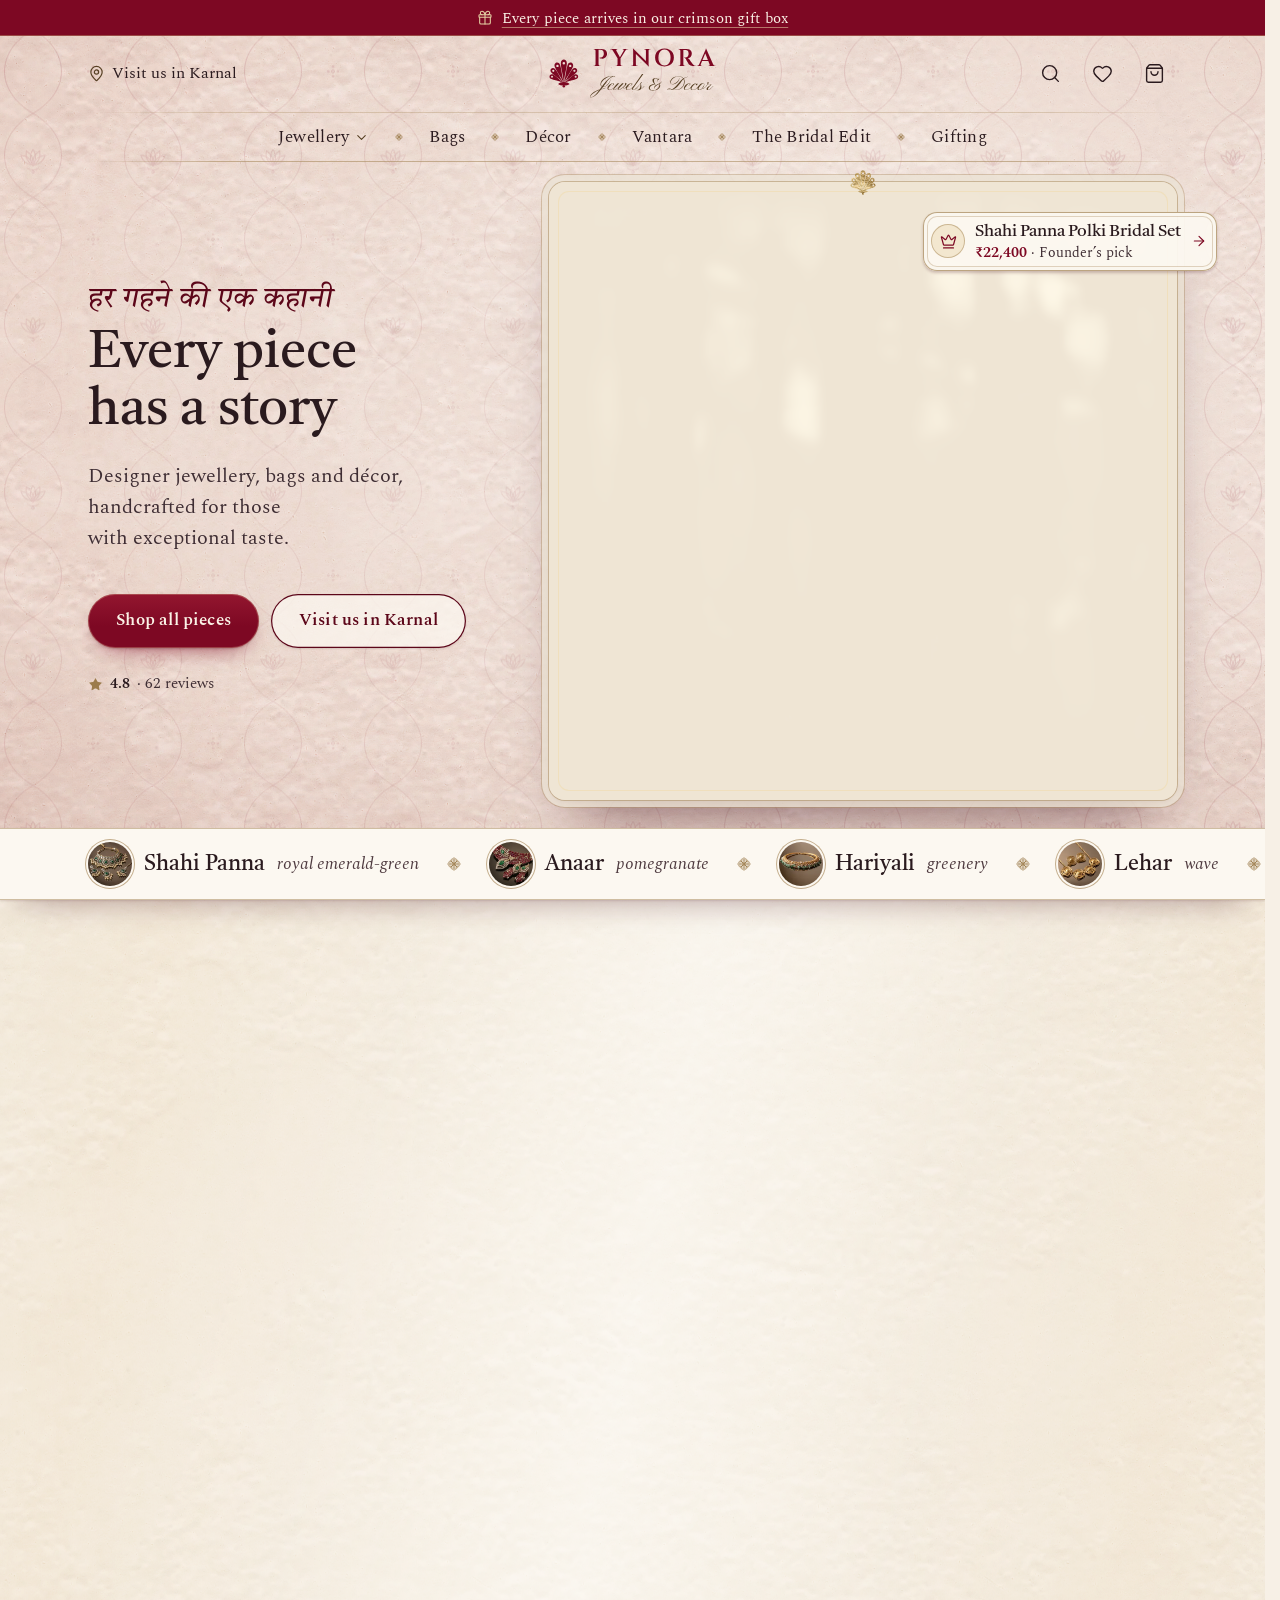
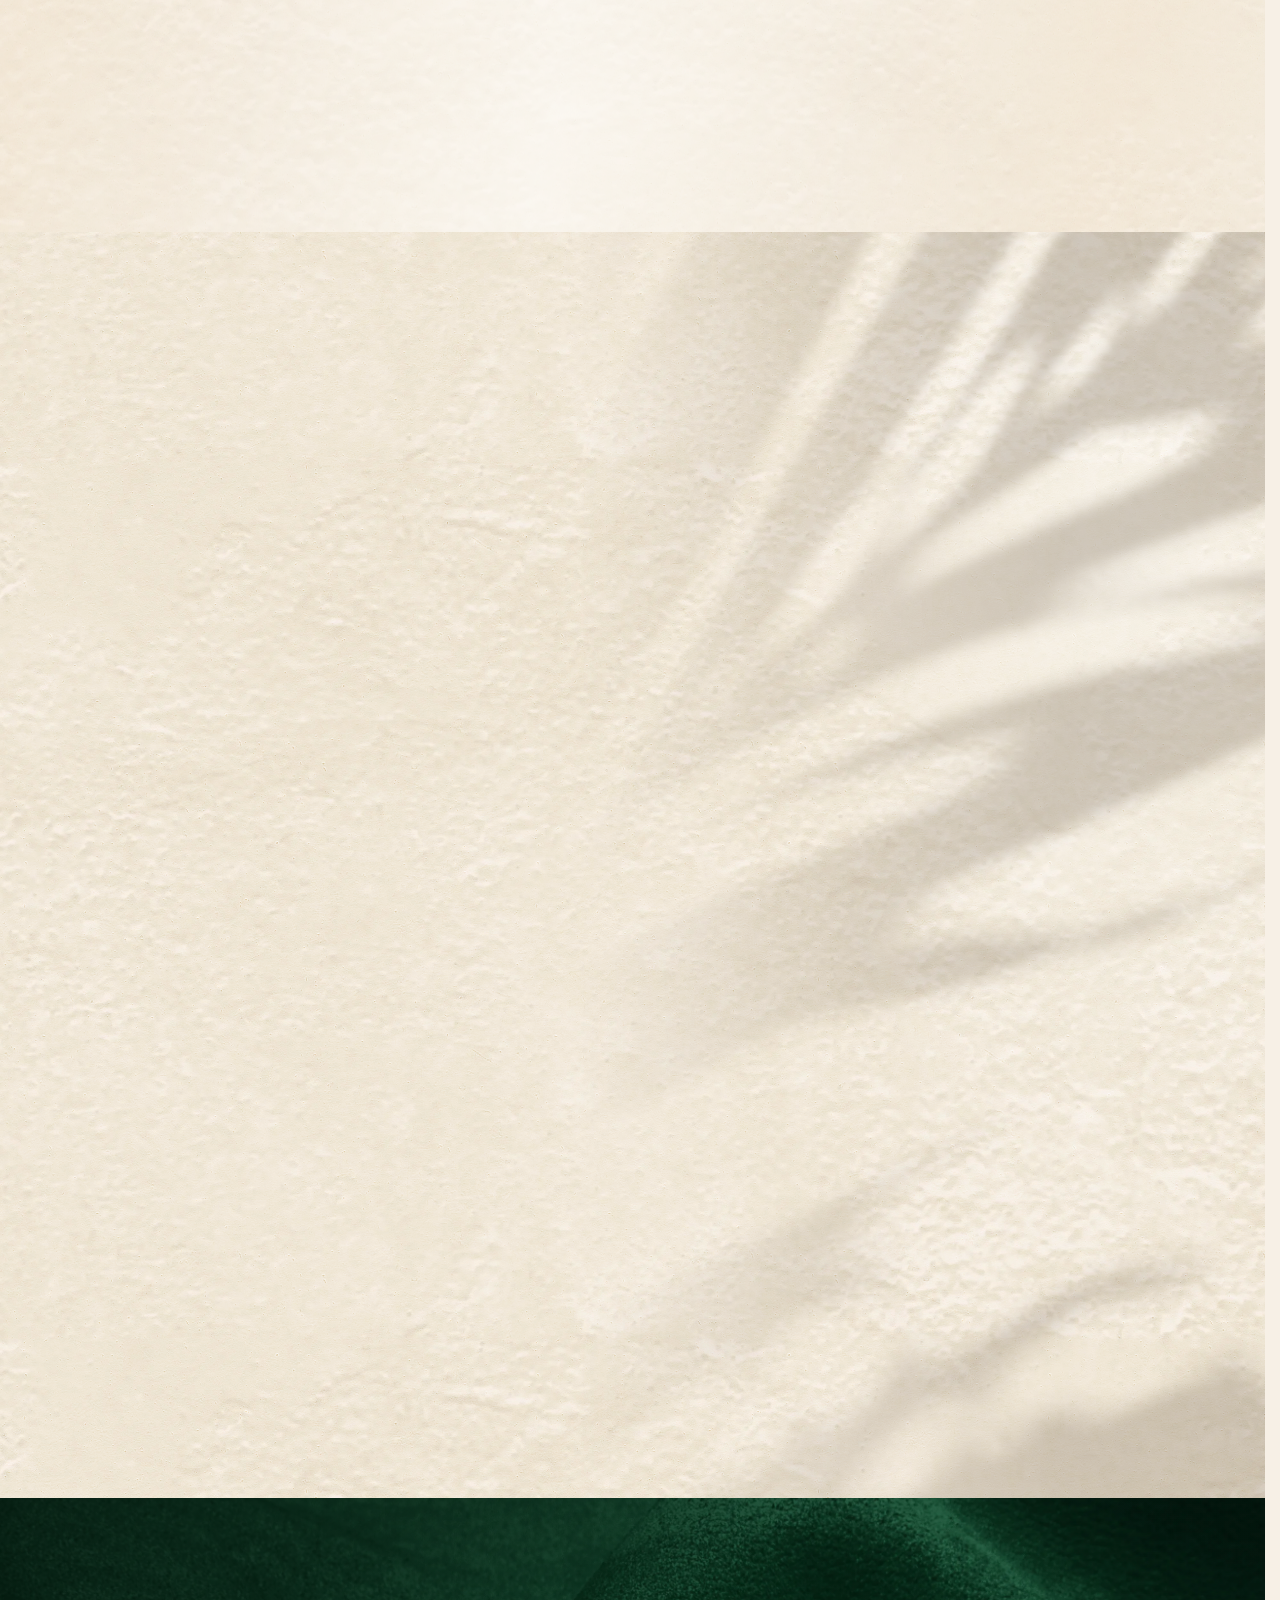
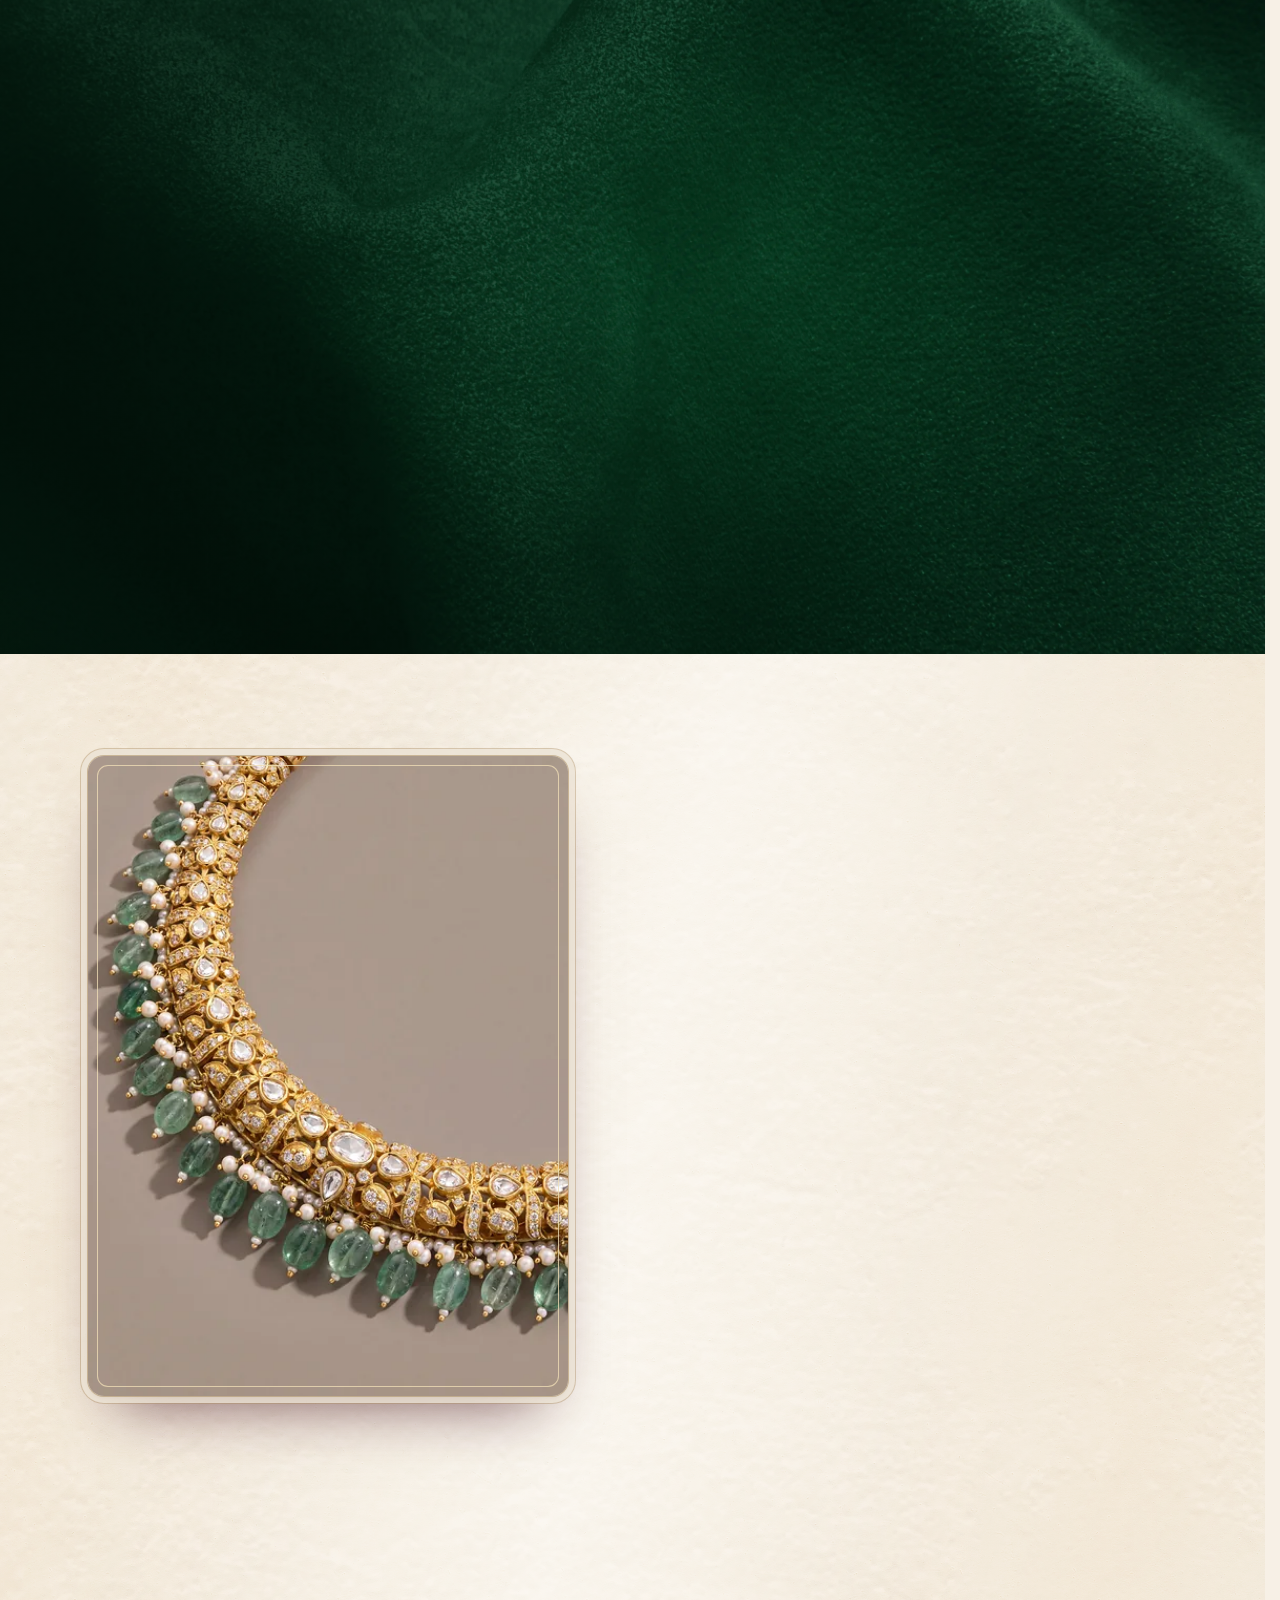
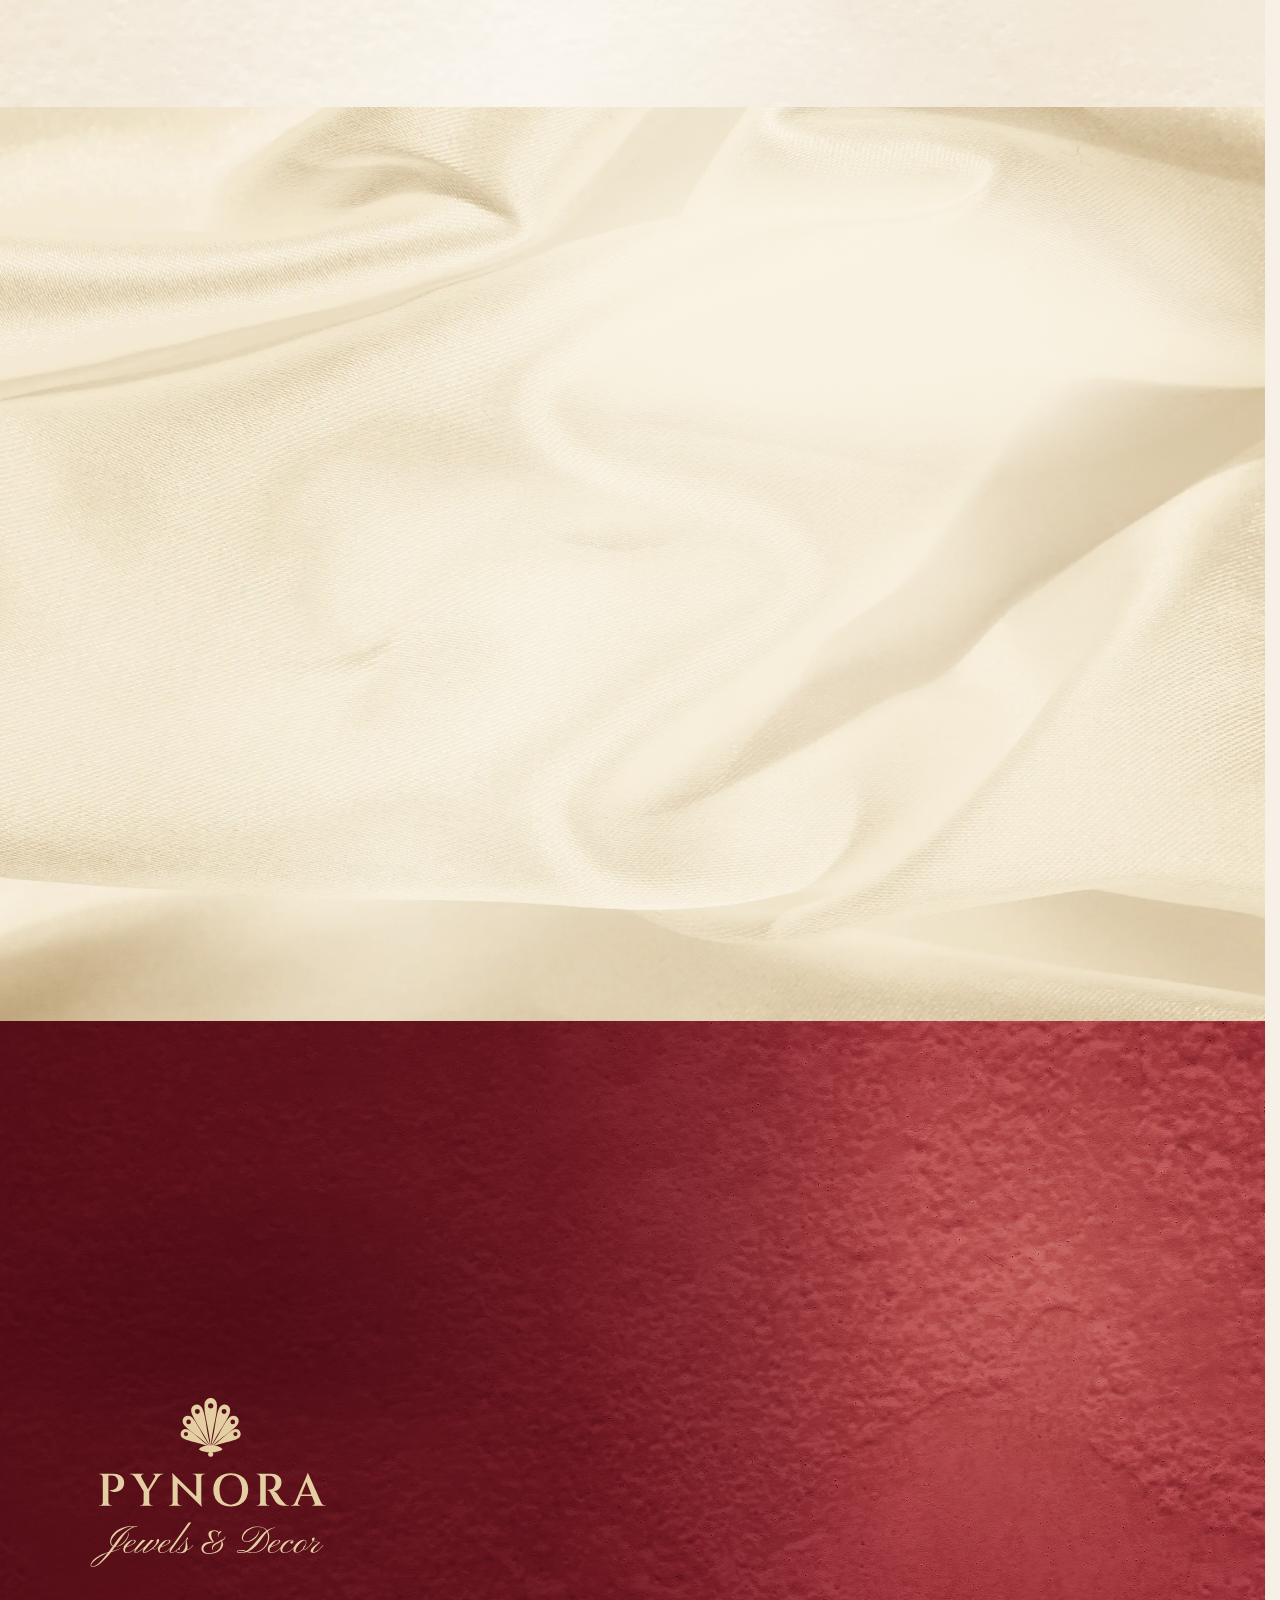
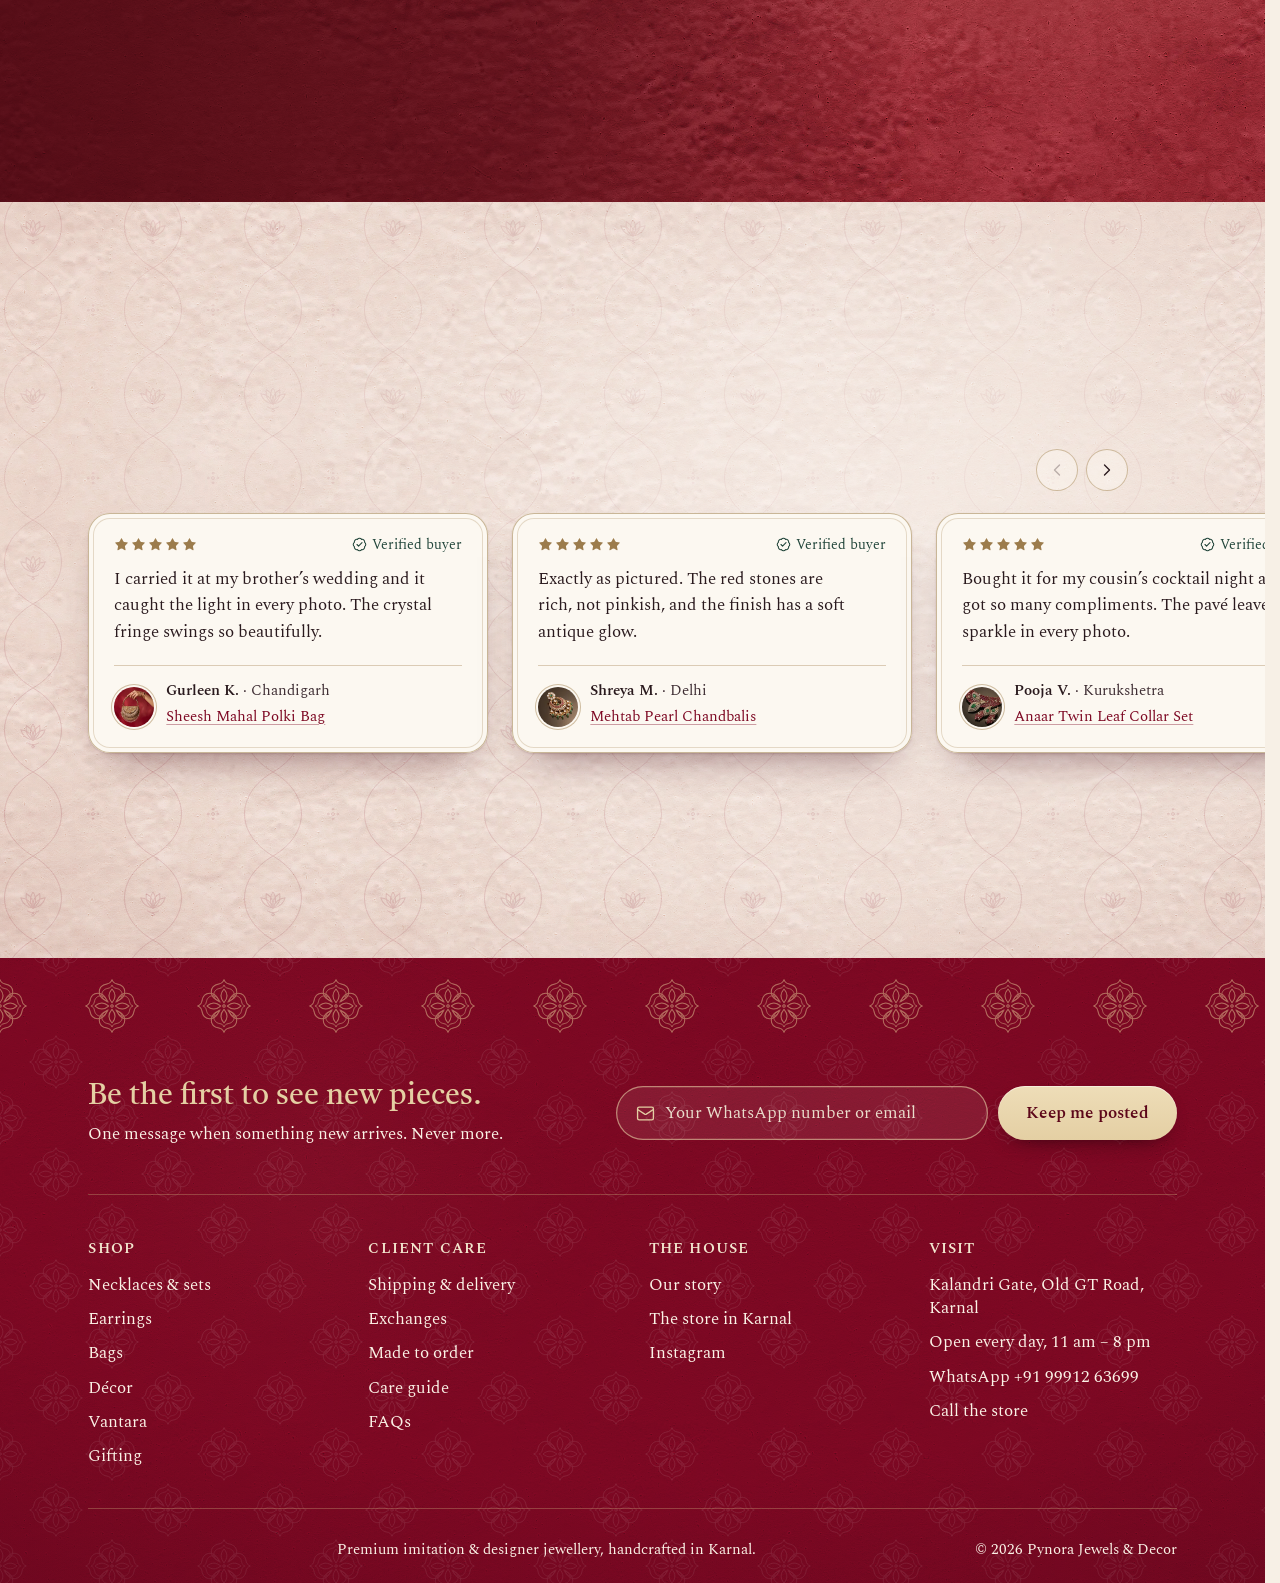
==== commit b5266048: "Reviews row, polish and smoother Collection loading" ====
--- a/index.html
+++ b/index.html
@@ -523,7 +523,7 @@
       <p class="rv__avg"><span class="line"><span class="line__in"><span class="stars rv__stars" aria-hidden="true"><svg class="i i--fill" aria-hidden="true" focusable="false"><use href="#i-star"/></svg><svg class="i i--fill" aria-hidden="true" focusable="false"><use href="#i-star"/></svg><svg class="i i--fill" aria-hidden="true" focusable="false"><use href="#i-star"/></svg><svg class="i i--fill" aria-hidden="true" focusable="false"><use href="#i-star"/></svg><svg class="i i--fill" aria-hidden="true" focusable="false"><use href="#i-star"/></svg><span class="stars__fill" style="width:96%"><svg class="i i--fill" aria-hidden="true" focusable="false"><use href="#i-star"/></svg><svg class="i i--fill" aria-hidden="true" focusable="false"><use href="#i-star"/></svg><svg class="i i--fill" aria-hidden="true" focusable="false"><use href="#i-star"/></svg><svg class="i i--fill" aria-hidden="true" focusable="false"><use href="#i-star"/></svg><svg class="i i--fill" aria-hidden="true" focusable="false"><use href="#i-star"/></svg></span></span><span class="vh">Rated </span><b class="rv__n">4.8</b> from 62 reviews</span></span></p>
     </div>
     <div class="rv__rowwrap" data-row>
-      <div class="row row--reviews rv__row" data-loop="always" data-loop-speed="32 26" data-loop-label="Pause the reviews">
+      <div class="row row--reviews rv__row" data-loop="always" data-loop-speed="50 40" data-loop-label="Pause the reviews">
         <div class="row__bar">
           <div class="ib-arrows" hidden>
             <button class="ib ib--ring" type="button" data-row-prev aria-label="Previous reviews"><svg class="i" aria-hidden="true" focusable="false"><use href="#i-left"/></svg></button>
--- a/assets/css/ornament.css
+++ b/assets/css/ornament.css
@@ -82,56 +82,65 @@
 }
 .orn-rule--leaf > .orn-fan { width: 26px; height: 26px; }
 
-/* ---------- The gleam: now and then a narrow light runs along a gold line ----------
+/* ---------- The gleam: now and then a soft light runs along a gold line ----------
    backgrounds.js adds <i class="orn-gleam"><i></i></i> to each divider inside a band and two to each gilt frame (on
-   its mount line), and runs one pass at a time: 1.8 s along a divider, 2.2 s across a frame, each line every
-   7-11 s, never two at once on the page. The light is the inner <i>; at rest it waits outside its line. Only its transform
-   moves; nothing here repaints. Without the script, or with less motion, there is no gleam. */
+   its mount line), and runs one pass at a time: 1.8 s along a divider, 2.2 s across a frame (its top, then its
+   bottom), each line every 7-11 s, never two at once on the page. The light is the inner <i>: a bright core the height of the line with a soft
+   oval glow around it, both inside its middle fifth, so that at rest (-60% or 60%) it waits wholly outside its
+   line. Only its transform moves; nothing here repaints. Without the script, or with less motion, there is none. */
 .orn-rule { position: relative; }
 .orn-gleam {
-  position: absolute;
+  --gh: 11px;                                  /* the strip: the glow's height, centred on the line */
+  --gc: 2px;                                   /* the core: the line's own height, a little more */
+  position: absolute;
+  height: var(--gh);
   pointer-events: none;
   overflow: hidden;
 }
-.orn-gleam > i {                               /* on a light wall the line warms to bright gold as the light passes */
+.orn-gleam > i {                               /* on a light wall: the line warms to bright gold, haloed in warm gold */
   position: absolute;
   inset: 0;
   transform: translateX(-60%);
-  background: linear-gradient(90deg, rgba(222, 178, 92, 0) 40%, rgba(222, 178, 92, 0.9) 46%, rgba(246, 214, 140, 1) 50%, rgba(222, 178, 92, 0.9) 54%, rgba(222, 178, 92, 0) 60%);
-}
-.on-dark .orn-gleam > i {                      /* on a dark wall it turns to pale light */
-  background: linear-gradient(90deg, rgba(255, 232, 170, 0) 40%, rgba(255, 232, 170, 0.85) 46.5%, rgba(255, 249, 228, 1) 50%, rgba(255, 232, 170, 0.85) 53.5%, rgba(255, 232, 170, 0) 60%);
+  background:
+    linear-gradient(90deg, rgba(214, 160, 62, 0) 40%, rgba(222, 170, 70, 0.95) 45%, rgba(255, 226, 150, 1) 50%, rgba(222, 170, 70, 0.95) 55%, rgba(214, 160, 62, 0) 60%) 50% 50% / 100% var(--gc) no-repeat,
+    radial-gradient(10% 50% at 50% 50%, rgba(226, 172, 74, 0.5), rgba(226, 172, 74, 0.2) 50%, rgba(226, 172, 74, 0) 100%);
+}
+.on-dark .orn-gleam > i {                      /* on a dark wall: pale light with a pale glow */
+  background:
+    linear-gradient(90deg, rgba(255, 232, 170, 0) 40%, rgba(255, 232, 170, 0.9) 45.5%, rgba(255, 250, 232, 1) 50%, rgba(255, 232, 170, 0.9) 54.5%, rgba(255, 232, 170, 0) 60%) 50% 50% / 100% var(--gc) no-repeat,
+    radial-gradient(10% 50% at 50% 50%, rgba(255, 228, 160, 0.42), rgba(255, 228, 160, 0.15) 50%, rgba(255, 228, 160, 0) 100%);
 }
 /* a divider: one strip over both lines (each min(140px, 22vw)), cut to their fade and clear of the fan */
 .orn-rule > .orn-gleam {
   --gl: min(140px, 22vw);                      /* one line */
   --gf: 24px;                                  /* centre to a line's inner end: half the fan + the 14 px gap */
   left: calc(50% - var(--gl) - var(--gf));
-  top: calc(50% - 0.5px);
+  top: calc(50% - var(--gh) / 2);
   width: calc(2 * (var(--gl) + var(--gf)));
-  height: 1px;
   -webkit-mask: linear-gradient(90deg, transparent, #000 calc(var(--gl) * 0.45), #000 var(--gl), transparent var(--gl), transparent calc(100% - var(--gl)), #000 calc(100% - var(--gl)), #000 calc(100% - var(--gl) * 0.45), transparent);
   mask: linear-gradient(90deg, transparent, #000 calc(var(--gl) * 0.45), #000 var(--gl), transparent var(--gl), transparent calc(100% - var(--gl)), #000 calc(100% - var(--gl)), #000 calc(100% - var(--gl) * 0.45), transparent);
 }
-.orn-rule--leaf > .orn-gleam { --gf: 27px; top: calc(50% - 1px); height: 2px; }
+.orn-rule--leaf > .orn-gleam { --gf: 27px; --gc: 2.5px; }
 .hs--start > .orn-rule > .orn-gleam {          /* the fan first, then one line running right */
   left: calc(var(--gf) * 2 - 14px);
   width: var(--gl);
   -webkit-mask: linear-gradient(270deg, transparent, #000 45%);
   mask: linear-gradient(270deg, transparent, #000 45%);
 }
-/* a gilt frame: two 2 px strips centred on the top and bottom edges of its 1 px mount line, between the rounded
-   corners (the script places them from the line's own inset and corners); the light crosses the top edge, then the
-   bottom 0.42 s later, as a slanted light would. Its ends fade, so it never stops short at a corner. */
+/* a gilt frame: two strips centred on the top and bottom edges of its 1 px mount line, between the rounded corners
+   (the script places them from the line's own inset and corners and the strip's height); the light crosses the top
+   edge, then the bottom 0.42 s later, as a slanted light would. Its ends fade, so it never stops short at a corner. */
 .orn-gleam--edge {
+  --gh: 12px;
   z-index: 3;
-  height: 2px;
   -webkit-mask: linear-gradient(90deg, transparent, #000 7%, #000 93%, transparent);
   mask: linear-gradient(90deg, transparent, #000 7%, #000 93%, transparent);
 }
 .orn-gleam--edge > i,
 .on-dark .orn-gleam--edge > i {               /* over the photograph: pale light on the light-gold line */
-  background: linear-gradient(90deg, rgba(255, 236, 184, 0) 40%, rgba(255, 236, 184, 0.8) 46.5%, rgba(255, 252, 240, 1) 50%, rgba(255, 236, 184, 0.8) 53.5%, rgba(255, 236, 184, 0) 60%);
+  background:
+    linear-gradient(90deg, rgba(255, 236, 184, 0) 40%, rgba(255, 236, 184, 0.9) 45.5%, rgba(255, 253, 244, 1) 50%, rgba(255, 236, 184, 0.9) 54.5%, rgba(255, 236, 184, 0) 60%) 50% 50% / 100% var(--gc) no-repeat,
+    radial-gradient(10% 50% at 50% 50%, rgba(255, 234, 178, 0.6), rgba(255, 234, 178, 0.22) 50%, rgba(255, 234, 178, 0) 100%);
 }
 .bg.is-live .orn-gleam > i { will-change: transform; }   /* its own layer while its band is on screen: a pass never repaints */
 @media (prefers-reduced-motion: reduce) {
--- a/assets/css/card.css
+++ b/assets/css/card.css
@@ -19,8 +19,8 @@
    Paper frame with the fine double gold edge; lifts 4 px on hover while the worn picture comes into view in one of
    five ways, so that neighbours never repeat (cards.js gives each card its class): card--hv-veil rises behind a
    soft top edge, card--hv-dissolve melts in, card--hv-curtain draws across from the left behind a feathered edge,
-   card--hv-iris opens as a circle from the piece's centre, card--hv-sweep crosses from the top-left corner with a
-   faint gold gleam on its edge. A card without a class shows the veil. On touch screens
+   card--hv-iris opens as a soft-edged circle from the piece's centre, card--hv-sweep crosses from the top-left
+   corner with a faint gold gleam on its edge. A card without a class shows the veil. On touch screens
    a card in a grid swipes through its pictures; a card in a sideways row never swipes (the row does) and steps
    through them when its dots are tapped. Stars wait for the product page on cards narrower than 210 px. */
 
@@ -143,6 +143,13 @@
 }
 .card__status { margin: 12px 6px 0; align-self: flex-start; }
 
+/* the iris's radius (below): registered so that it can move smoothly */
+@property --iris {
+  syntax: "<length-percentage>";
+  inherits: false;
+  initial-value: 0%;
+}
+
 /* ---------- Laptops: lift, the worn picture, a slow push-in ---------- */
 @media (hover: hover) and (pointer: fine) {
   .card:hover { transform: translateY(-4px); box-shadow: var(--border-double), var(--sh-lift); }
@@ -228,13 +235,17 @@
     transition-duration: 620ms;
   }
 
-  /* The iris: opens as a circle from the piece's centre while the picture settles from 1.05 to 1.02 */
+  /* The iris: opens as a circle from the piece's centre while the picture settles from 1.05 to 1.02. The circle is
+     a round mask with an 18 px feathered edge; its radius runs from nothing to the farthest corner plus the feather,
+     so that the open picture is wholly clear */
   .card--hv-iris .card__veil {
-    clip-path: circle(0% at 50% 55%);
-    transition: clip-path 420ms var(--ease);
+    --iris: 0%;
+    -webkit-mask-image: radial-gradient(circle farthest-corner at 50% 55%, #000 calc(var(--iris) - 18px), transparent var(--iris));
+    mask-image: radial-gradient(circle farthest-corner at 50% 55%, #000 calc(var(--iris) - 18px), transparent var(--iris));
+    transition: --iris 420ms var(--ease);
   }
   .card--hv-iris .card__veil > .card__img { transform: scale(1.05); transition: opacity 450ms var(--ease), transform 700ms var(--ease); }
-  .card.card--hv-iris:hover:not(.is-picking) .card__veil { clip-path: circle(75% at 50% 55%); transition-duration: 650ms; }
+  .card.card--hv-iris:hover:not(.is-picking) .card__veil { --iris: calc(100% + 18px); transition-duration: 650ms; }
   .card.card--hv-iris:hover:not(.is-picking) .card__veil > .card__img { transform: scale(1.02); transition-duration: 450ms, 1100ms; }
 
   /* The sweep: the same feathered mask, laid on the diagonal, crosses from the top-left corner to the bottom-right;
--- a/assets/css/rows.css
+++ b/assets/css/rows.css
@@ -91,12 +91,13 @@
 /* ---------- Gliding rows (rows.js, only with motion) ----------
    A row marked data-loop (and every reviews row) is copied and glides as a circle while is-looping is on; at
    every other moment (a width where it does not glide, less motion) its copies are not there. One period is
-   --loop-d, written by the script. */
+   --loop-d, written by the script; --loop-a, where the circle starts (a row that keeps time: its list's left
+   padding, so its left edge always shows pieces; 0 for the others). */
 [data-loop]:not(.is-looping) [data-copy],
 .row--reviews:not(.is-looping) [data-copy] { display: none !important; }
 @keyframes m-loop {
-  from { transform: translateX(0); }
-  to { transform: translateX(calc(-1 * var(--loop-d, 0px))); }
+  from { transform: translateX(calc(-1 * var(--loop-a, 0px))); }
+  to { transform: translateX(calc(-1 * (var(--loop-a, 0px) + var(--loop-d, 0px)))); }
 }
 
 /* its pause button (motion-micro.css draws it): beside the arrows with a mouse, shown on hover, on focus and
@@ -111,7 +112,8 @@
 @media (hover: none), (pointer: coarse) {
   .row__pause { opacity: 1; }
 }
-/* phones (touch): above the row's right end, taking no room (a row can place it otherwise in its own file) */
+/* phones (touch): above the row's left end, taking no room and clear of the floating WhatsApp button at the
+   screen's bottom right (a row can place it otherwise in its own file) */
 @media (max-width: 760px) and (hover: none), (max-width: 760px) and (pointer: coarse) {
-  .row__bar > .row__pause { position: absolute; z-index: 2; right: 5px; bottom: 100%; margin: 0 0 1px; }
+  .row__bar > .row__pause { position: absolute; z-index: 2; left: 5px; right: auto; bottom: 100%; margin: 0 0 1px; }
 }
--- a/assets/css/motion-home.css
+++ b/assets/css/motion-home.css
@@ -480,18 +480,19 @@
 }
 
 /* =====================================================================
-   Loved by our clients: the stars fill, the row slides in and glides (motion-loops.js)
+   Loved by our clients: the stars fill, the row rises into place and glides (rows.js)
    ===================================================================== */
 html.motion-scroll .rv__hs > .orn-rule { --d: 0; }
 html.motion-scroll .rv__avg .line__in { --d: 0.08; }
 /* the stars fill with gold from left to right once (motion-moments.js) */
 html.motion .rv__stars.is-waiting .stars__fill { clip-path: inset(0 100% 0 0); }
 html.motion .rv__stars.is-filled .stars__fill { clip-path: inset(0); transition: clip-path 800ms var(--ease); }
-/* the row slides in from the right (the scroller itself never moves: it is the loop's own box) */
+/* the row rises gently into place, never sideways, so it reaches from one edge of the screen to the other at
+   every moment of its arrival (the scroller itself never moves: it is the loop's own box) */
 html.motion-scroll .rv__rowwrap {
   --t: clamp(0, var(--p, 1) / 0.8, 1);
   --e: calc(1 - (1 - var(--t)) * (1 - var(--t)) * (1 - var(--t)));
-  transform: translateX(calc(120px * var(--om) * (1 - var(--e))));
+  transform: translateY(calc(24px * var(--om) * (1 - var(--e))));
 }
 html.motion-scroll .rv.is-done .rv__rowwrap { transform: none; }   /* at rest no transform at all (text sits on its own pixels) */
 html.motion-scroll .rv__foot {
@@ -507,15 +508,20 @@
   html.motion-scroll .rv__avg .line__in { --d: 0.40; }
   html.motion-scroll .rv__rowwrap { --t: clamp(0, (var(--p, 1) - 0.3) / 0.6, 1); }
 }
-/* its pause button: beside the row's arrows with a mouse, above the row's right end on phones (rows.css) */
+/* its pause button: beside the row's arrows with a mouse, above the row's left end on phones (rows.css) */
 
 /* =====================================================================
    The rows that glide on touch screens (rows.js): each pause button sits on the bottom edge of its row at the
-   right, its circle half over the cards' empty foot, so it takes no room and covers no words as they pass
+   left, its circle half over the cards' empty foot, so it takes no room, covers no words as they pass and stays
+   clear of the floating WhatsApp button at the screen's bottom right
    ===================================================================== */
 @media (max-width: 1079px) and (hover: none), (max-width: 1079px) and (pointer: coarse) {
-  :is(.new__row, .gft__row) > .row__bar > .row__pause { position: absolute; z-index: 3; top: auto; bottom: 1px; right: -5px; margin: 0; }
+  :is(.new__row, .gft__row) > .row__bar > .row__pause { position: absolute; z-index: 3; top: auto; bottom: 1px; left: -5px; right: auto; margin: 0; }
   .gft__row > .row__bar > .row__pause { bottom: 4px; }               /* clear of the button under the row */
-  .brd__edit > .row__pause { position: absolute; z-index: 3; bottom: -21px; right: 11px; margin: 0; }
-  .dec__facts-wrap > .row__pause { position: absolute; z-index: 3; bottom: -17px; right: 11px; margin: 0; }
-}
+  .brd__edit > .row__pause { position: absolute; z-index: 3; bottom: -21px; left: 11px; right: auto; margin: 0; }
+  .dec__facts-wrap > .row__pause { position: absolute; z-index: 3; bottom: -17px; left: 11px; right: auto; margin: 0; }
+}
+/* phones: room between the Bridal row's pause button and the button under it */
+@media (max-width: 760px) and (hover: none), (max-width: 760px) and (pointer: coarse) {
+  html.motion .brd__foot { margin-top: 40px; }
+}
